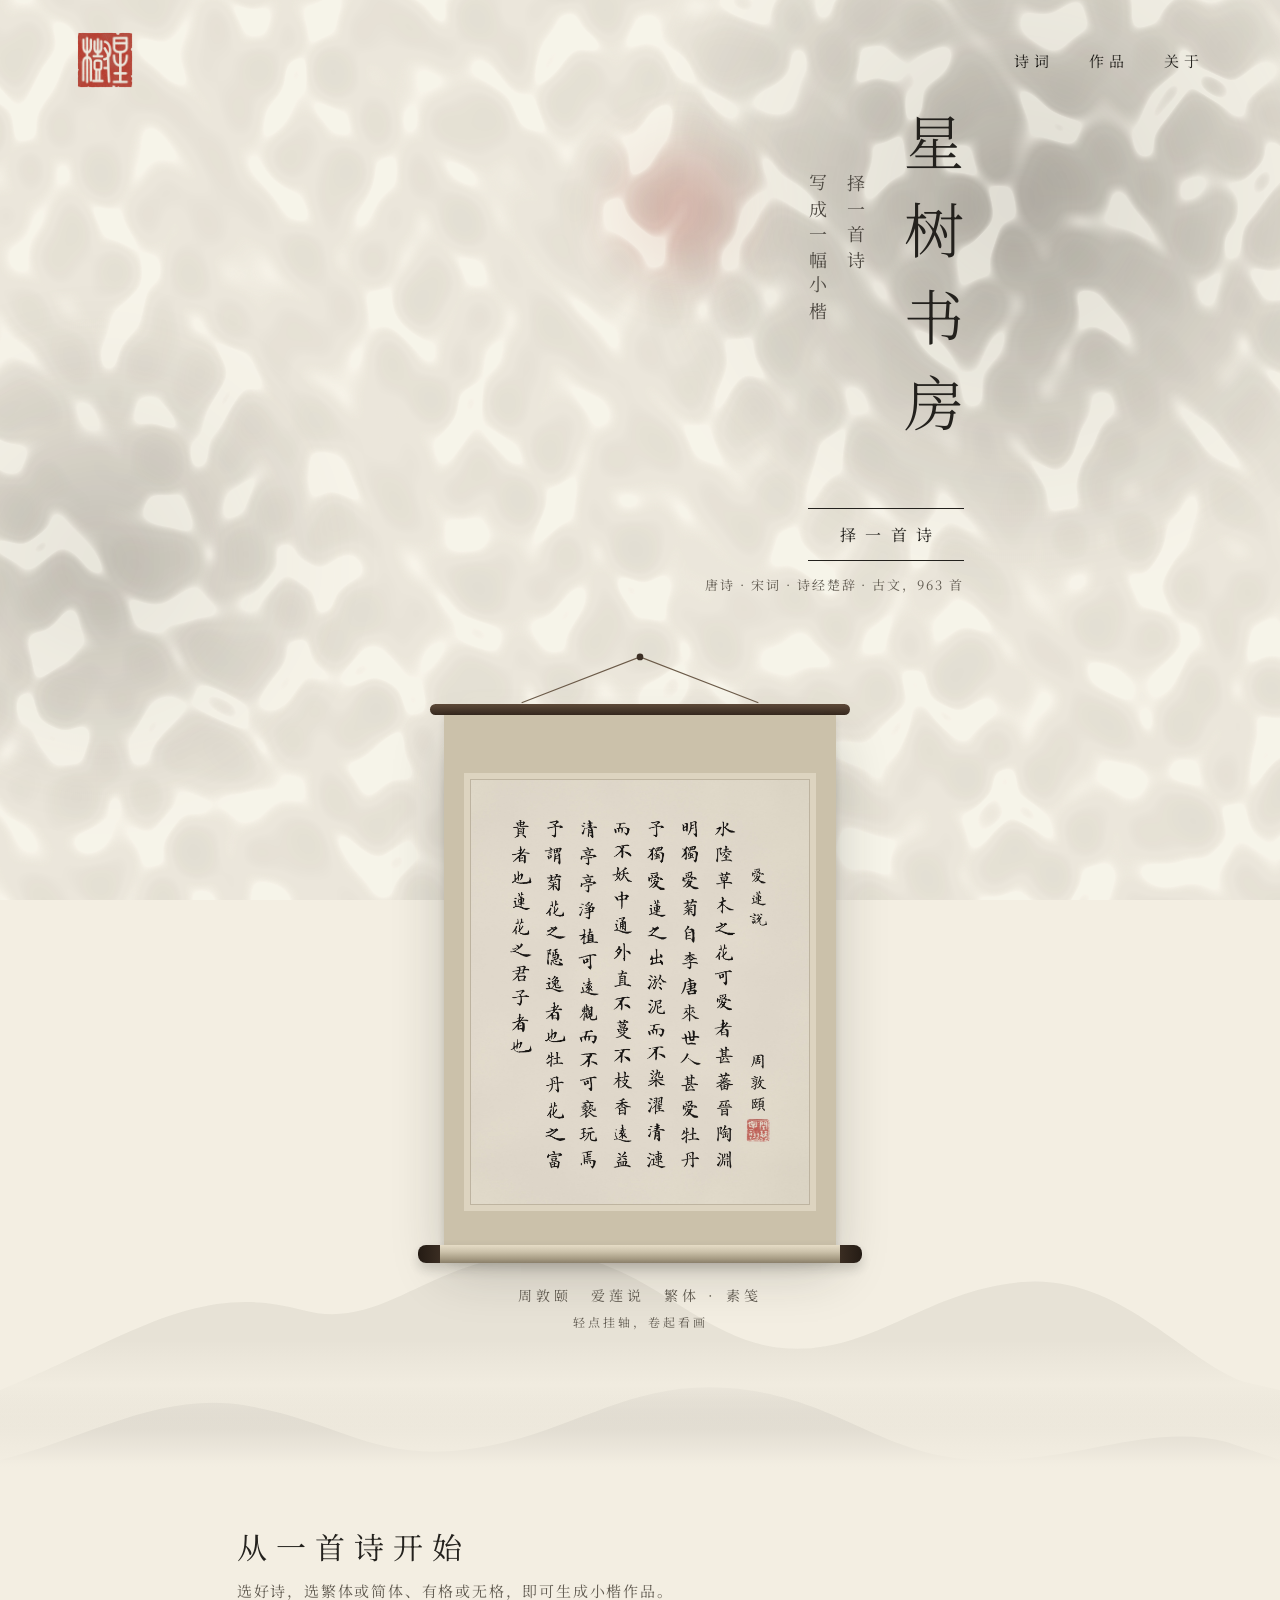
==== site/index.html @ 77167fa9 "首页：水域焦散与涟漪、挂轴卷起露出荷花图、墨虾出画回画与受惊逃散" ====
<!doctype html>
<html lang="zh-CN">
<head>
<meta charset="utf-8">
<meta name="viewport" content="width=device-width, initial-scale=1">
<title>星树书房</title>
<meta name="description" content="择一首诗，写成一幅小楷。">
<link rel="icon" href="assets/logo.png">
<link rel="preconnect" href="https://fonts.googleapis.com">
<link rel="preconnect" href="https://fonts.gstatic.com" crossorigin>
<link rel="stylesheet" href="https://fonts.googleapis.com/css2?family=Noto+Serif+SC:wght@300;400;600&amp;display=swap" media="print" onload="this.media='all'">
<link rel="stylesheet" href="css/base.css">
<style>
@keyframes mountainPan { from { transform: translateX(0) } to { transform: translateX(-50%) } }
@keyframes mistBreath { 0%, 100% { opacity: .55 } 50% { opacity: .9 } }
@keyframes riseIn { from { opacity: 0; transform: translateY(14px) } to { opacity: 1; transform: translateY(0) } }
@keyframes fallIn { from { opacity: 0; transform: translateY(-18px) } to { opacity: 1; transform: translateY(0) } }
@keyframes curlUp { 0% { opacity: 0 } 8% { opacity: 1 } 90% { opacity: 1 } 100% { opacity: 0 } }
@keyframes curlDown { 0% { opacity: 0 } 8% { opacity: 1 } 90% { opacity: 1 } 100% { opacity: 0 } }

.pond { position: relative; isolation: isolate; overflow: hidden; }
.pond-layer { position: fixed; left: 0; top: 0; width: 100%; height: 100%; pointer-events: none; z-index: -1; }
.pond-layer.top { z-index: 4; }

.hero { position: relative; min-height: 860px; box-sizing: border-box; padding: 0 6vw; }
.backdrop { position: absolute; inset: 0; pointer-events: none; z-index: -2; }
.bloom { position: absolute; }
.bloom .ink-blob { animation: inkMorph 18s ease-in-out infinite alternate, inkDrift 28s ease-in-out infinite alternate; }
.bloom.b1 { width: 760px; height: 760px; right: -120px; top: -180px; animation: inkBloom 4.5s cubic-bezier(.2,.7,.2,1) both; }
.bloom.b1 .ink-blob { background: radial-gradient(closest-side, rgba(35,33,29,.30), rgba(35,33,29,.12) 55%, rgba(35,33,29,0)); }
.bloom.b2 { width: 520px; height: 520px; left: -160px; top: 300px; animation: inkBloom 5.5s cubic-bezier(.2,.7,.2,1) .8s both; }
.bloom.b2 .ink-blob { background: radial-gradient(closest-side, rgba(35,33,29,.20), rgba(35,33,29,.07) 60%, rgba(35,33,29,0)); animation-duration: 18s, 34s; animation-direction: alternate, alternate-reverse; }
.bloom.b3 { width: 180px; height: 180px; left: 46%; top: 120px; animation: inkBloom 3.2s cubic-bezier(.2,.7,.2,1) 1.6s both; }
.bloom.b3 .ink-blob { background: radial-gradient(closest-side, rgba(168,53,43,.33), rgba(168,53,43,0)); animation-duration: 18s, 22s; }
.hills { position: absolute; left: 0; right: 0; bottom: 0; height: 300px; overflow: hidden; }
.hills .far { position: absolute; left: 0; bottom: 40px; width: 200%; height: 240px; animation: mountainPan 160s linear infinite; }
.hills .near { position: absolute; left: 0; bottom: 0; width: 200%; height: 190px; animation: mountainPan 90s linear infinite; }
.hills svg { width: 100%; height: 100%; display: block; }
.hills .mist { position: absolute; left: 0; right: 0; bottom: 70px; height: 90px; background: linear-gradient(rgba(243,238,226,0), rgba(243,238,226,.8) 50%, rgba(243,238,226,0)); animation: mistBreath 12s ease-in-out infinite; }
.hills .fade { position: absolute; left: 0; right: 0; bottom: 0; height: 110px; background: linear-gradient(rgba(243,238,226,0), var(--paper) 70%); }

.stage { position: relative; max-width: 1180px; margin: 0 auto; min-height: 780px; display: flex; flex-wrap: wrap; align-items: center; justify-content: center; gap: 56px 72px; padding: 24px 0 170px; }
.intro { flex: 0 1 240px; display: flex; flex-direction: column; align-items: flex-end; gap: 48px; animation: riseIn 1.6s ease-out 1.2s both; }
.intro .titles { display: flex; flex-direction: row-reverse; gap: 30px; align-items: flex-start; }
.intro h1 { margin: 0; writing-mode: vertical-rl; font-size: 60px; font-weight: 300; letter-spacing: .45em; line-height: 1; }
.intro .tagline { margin: 0; writing-mode: vertical-rl; padding-top: 3.4em; font-size: 18px; letter-spacing: .42em; line-height: 2.1; color: var(--ink-soft); }
.intro .cta { display: flex; flex-direction: column; align-items: flex-end; gap: 14px; }
.intro .cta p { margin: 0; font-size: 13px; letter-spacing: .15em; color: var(--muted); white-space: nowrap; }

/* 挂轴与后面的荷花图 */
.works { margin: 0; flex: 0 1 420px; min-width: 300px; display: flex; flex-direction: column; align-items: center; gap: 22px; animation: fallIn 2s ease-out .4s both; }
.works .slot { width: 100%; display: grid; }
.works .spacer { grid-area: 1 / 1; display: block; height: 86px; padding-bottom: 125.39%; visibility: hidden; }
.works .frame { grid-area: 1 / 1; align-self: stretch; margin: 95px 20px 10px; box-sizing: border-box; padding: 22px; display: flex; flex-direction: column; justify-content: center; background: #e4dccb; border: 3px solid #3b2e24; box-shadow: 0 6px 14px rgba(35,33,29,.14), inset 0 0 0 1px rgba(80,66,48,.18); }
.works .frame img { width: 100%; aspect-ratio: 1002 / 1024; display: block; box-shadow: 0 0 0 1px rgba(80,66,48,.25); }
.scroll-btn { grid-area: 1 / 1; align-self: start; position: relative; width: 100%; margin: 0; padding: 0; border: none; background: none; cursor: pointer; display: block; transform-origin: 50% 0; animation: scrollSway 9s ease-in-out infinite alternate; }
.scroll-btn:focus-visible { outline: 2px solid var(--ink); outline-offset: 4px; }
/* 纸面用 grid 行 1fr↔0fr 过渡；按钮必须是 block，不能是 flex，否则纸面和地杆缩放不同步 */
.scroll-paper { display: grid; width: calc(100% - 28px); margin: 0 auto; overflow: hidden; grid-template-rows: 1fr; transition: grid-template-rows 2.8s cubic-bezier(.4,.1,.6,.9); transition-delay: var(--roll-delay, 0s); }
.scroll-paper > span { display: block; min-height: 0; }
.scroll-paper img { aspect-ratio: 1276 / 1600; }
.rod-bottom { position: relative; display: block; width: calc(100% + 24px); margin-left: -12px; height: 18px; transition: height 2.8s cubic-bezier(.4,.1,.6,.9); transition-delay: var(--roll-delay, 0s); border-radius: 8px; background: linear-gradient(90deg, #241b14 0, #3a2d22 22px, rgba(0,0,0,0) 22px, rgba(0,0,0,0) calc(100% - 22px), #3a2d22 calc(100% - 22px), #241b14 100%), linear-gradient(#e6dcc6, #cbc1aa 38%, #a59a82 78%, #8a7f6a); box-shadow: 0 6px 12px rgba(35,33,29,.18); }
/* 卷动时地杆上方的纸面明暗，模拟纸弯进卷筒；首次点击前不播放 */
.rod-bottom .curl { position: absolute; left: 26px; right: 26px; bottom: 100%; height: 44px; background: linear-gradient(rgba(35,33,29,0), rgba(35,33,29,.08) 45%, rgba(35,33,29,.30) 88%, rgba(250,244,230,.45)); opacity: 0; animation: var(--curl, none) 2.8s cubic-bezier(.4,.1,.6,.9) both; animation-delay: var(--roll-delay, 0s); }
.works.rolled .scroll-paper { grid-template-rows: 0fr; }
.works.rolled .rod-bottom { height: 30px; }
.works figcaption { display: grid; text-align: center; }
.works figcaption > span { grid-area: 1 / 1; display: flex; flex-direction: column; align-items: center; gap: 8px; transition: opacity .5s ease; }
.works figcaption .name { font-size: 14px; letter-spacing: .3em; color: var(--muted); }
.works figcaption .hint { font-size: 12px; letter-spacing: .25em; color: var(--muted); }

.shelf { position: relative; max-width: 960px; margin: 0 auto; padding: 24px 6vw 96px; box-sizing: border-box; display: flex; flex-direction: column; gap: 40px; }
.shelf h2 { margin: 0; font-size: 30px; font-weight: 400; letter-spacing: .3em; }
.shelf .lead { margin: 0; font-size: 15px; letter-spacing: .12em; color: var(--muted); }
.shelf .heading, .shelf form { display: flex; flex-direction: column; gap: 12px; }
.shelf form { gap: 10px; }
.shelf label { font-size: 14px; letter-spacing: .2em; color: var(--ink-soft); }
.shelf input { font-family: inherit; font-size: 18px; letter-spacing: .1em; padding: 14px 4px; border: none; border-bottom: 1px solid var(--ink); border-radius: 0; background: transparent; color: var(--ink); outline-offset: 4px; -webkit-appearance: none; appearance: none; }
.shelf .cats { display: flex; flex-wrap: wrap; gap: 12px 28px; }
.shelf .cats a { text-decoration: none; font-size: 16px; letter-spacing: .2em; padding: 10px 0; min-height: 44px; box-sizing: border-box; }
.shelf .cats small { font-size: 13px; color: var(--muted); letter-spacing: .05em; margin-left: 8px; }
</style>
</head>
<body>
<div class="pond" id="pond">

  <section class="hero">
    <div class="backdrop" aria-hidden="true">
      <div class="bloom b1"><div class="ink-blob"></div></div>
      <div class="bloom b2"><div class="ink-blob"></div></div>
      <div class="bloom b3"><div class="ink-blob"></div></div>
      <div class="hills">
        <div class="far">
          <svg viewBox="0 0 2880 240" preserveAspectRatio="none">
            <path d="M0 170 C140 120 220 60 340 90 C430 112 480 40 600 34 C720 28 780 120 880 128 C980 136 1040 70 1150 62 C1260 54 1330 140 1400 162 L1440 170 L1440 240 L0 240 Z" fill="#23211d" opacity=".06"></path>
            <path transform="translate(1440 0)" d="M0 170 C140 120 220 60 340 90 C430 112 480 40 600 34 C720 28 780 120 880 128 C980 136 1040 70 1150 62 C1260 54 1330 140 1400 162 L1440 170 L1440 240 L0 240 Z" fill="#23211d" opacity=".06"></path>
          </svg>
        </div>
        <div class="near">
          <svg viewBox="0 0 2880 190" preserveAspectRatio="none">
            <path d="M0 150 C100 128 180 80 280 96 C380 112 420 150 520 140 C640 128 700 70 820 78 C940 86 990 146 1100 150 C1210 154 1290 112 1380 132 L1440 150 L1440 190 L0 190 Z" fill="#23211d" opacity=".11"></path>
            <path transform="translate(1440 0)" d="M0 150 C100 128 180 80 280 96 C380 112 420 150 520 140 C640 128 700 70 820 78 C940 86 990 146 1100 150 C1210 154 1290 112 1380 132 L1440 150 L1440 190 L0 190 Z" fill="#23211d" opacity=".11"></path>
          </svg>
        </div>
        <div class="mist"></div>
        <div class="fade"></div>
      </div>
    </div>

    <header class="site-header">
      <a class="logo" href="#top" aria-label="星树书房 首页"><img src="assets/logo.png" alt=""></a>
      <nav class="site-nav" aria-label="主导航">
        <a href="poems.html">诗词</a>
        <a href="#works">作品</a>
        <a href="#about">关于</a>
      </nav>
    </header>

    <div class="stage">
      <div class="intro">
        <div class="titles">
          <h1>星树书房</h1>
          <p class="tagline">择一首诗<br>写成一幅小楷</p>
        </div>
        <div class="cta">
          <a class="btn-line" href="poems.html">择一首诗</a>
          <p>唐诗 · 宋词 · 诗经楚辞 · 古文，963 首</p>
        </div>
      </div>

      <figure class="works" id="works">
        <div class="slot">
          <span class="spacer" aria-hidden="true"></span>
          <div class="frame">
            <img id="lotus" src="assets/lotus-wuguanzhong.jpg" alt="吴冠中 1990 年所作荷花图">
          </div>
          <button type="button" class="scroll-btn" id="scrollBtn" aria-pressed="false" aria-label="卷起《爱莲说》挂轴，看后面的荷花图">
            <svg class="scroll-hanger" viewBox="0 0 440 54" aria-hidden="true">
              <path d="M96 54 L220 6 L344 54" fill="none" stroke="#6b5a48" stroke-width="1.2"></path>
              <circle cx="220" cy="6" r="3.5" fill="#3b2e24"></circle>
            </svg>
            <span class="scroll-rod-top"></span>
            <span class="scroll-paper scroll-shadow">
              <span>
                <span class="scroll-mount">
                  <span class="scroll-core">
                    <img src="assets/ailianshuo-sample.jpg" alt="小楷作品样张：周敦颐《爱莲说》，繁体，无格素笺">
                  </span>
                </span>
              </span>
            </span>
            <span class="rod-bottom"><span class="curl"></span></span>
          </button>
        </div>
        <figcaption>
          <span id="capOpen" aria-hidden="false">
            <span class="name">周敦颐　爱莲说　繁体 · 素笺</span>
            <span class="hint">轻点挂轴，卷起看画</span>
          </span>
          <span id="capRolled" aria-hidden="true" style="opacity: 0">
            <span class="name">吴冠中　荷花　1990</span>
            <span class="hint">再点一下，放下挂轴</span>
          </span>
        </figcaption>
      </figure>
    </div>
  </section>

  <section class="shelf" id="shelf">
    <div class="heading">
      <h2>从一首诗开始</h2>
      <p class="lead">选好诗，选繁体或简体、有格或无格，即可生成小楷作品。</p>
    </div>

    <form action="poems.html" method="get" role="search">
      <label for="poemSearch">搜索</label>
      <input id="poemSearch" name="q" type="search" placeholder="诗题、作者或名句" enterkeyhint="search">
    </form>

    <div class="cats" role="list" aria-label="诗词分类">
      <a role="listitem" href="poems.html?cat=唐诗">唐诗<small>366</small></a>
      <a role="listitem" href="poems.html?cat=宋词">宋词<small>282</small></a>
      <a role="listitem" href="poems.html?cat=诗经楚辞">诗经楚辞<small>305</small></a>
      <a role="listitem" href="poems.html?cat=古文名篇">古文名篇<small>7</small></a>
      <a role="listitem" href="poems.html?cat=经文国学">经文国学<small>3</small></a>
    </div>
  </section>

  <footer class="site-footer" id="about">
    <span>星树书房 · 个人非商业项目</span>
    <span>书法渲染：[待原作者授权后确认署名]</span>
  </footer>

  <canvas class="pond-layer" id="pondUnder" aria-hidden="true"></canvas>
  <canvas class="pond-layer" id="pondWater" aria-hidden="true"></canvas>
  <canvas class="pond-layer top" id="pondTop" aria-hidden="true"></canvas>
</div>
<script type="module" src="js/page-home.js"></script>
</body>
</html>
---- site/css/base.css ----
/* 三页共用：配色、字体、页眉、页脚、挂轴、墨晕和动画 */
:root {
  --paper: #f3eee2;
  --ink: #23211d;
  --ink-soft: #4f4a43;
  --muted: #625c52;
  --accent: #a8352b;
  --rule: rgba(35, 33, 29, .18);
  --serif: 'Noto Serif SC', 'Songti SC', 'STSong', 'Noto Serif CJK SC', 'Source Han Serif SC', serif;
}

html { -webkit-text-size-adjust: 100%; }
body { margin: 0; background: var(--paper); color: var(--ink); font-family: var(--serif); }
a { color: var(--ink); }
a:hover { color: var(--accent); }
button { font-family: inherit; color: inherit; cursor: pointer; }
button:disabled { cursor: not-allowed; }
.sr { position: absolute; opacity: 0; width: 1px; height: 1px; margin: 0; pointer-events: none; }

.page { position: relative; overflow: hidden; padding: 0 6vw; }

/* 页眉 */
.site-header { position: relative; display: flex; justify-content: space-between; align-items: center; flex-wrap: wrap; gap: 16px; padding-top: 32px; }
.site-header .logo { display: flex; text-decoration: none; }
.site-header .logo img { width: 56px; height: 56px; display: block; }
.site-nav { display: flex; gap: 36px; font-size: 15px; letter-spacing: .3em; }
.site-nav a { text-decoration: none; padding: 12px 0; }
.site-nav a.on { color: var(--accent); border-bottom: 1px solid var(--accent); }

/* 页脚 */
.site-footer { max-width: 960px; margin: 0 auto; padding: 48px 6vw 64px; box-sizing: border-box; border-top: 1px solid var(--rule); display: flex; flex-wrap: wrap; justify-content: space-between; gap: 16px; font-size: 13px; letter-spacing: .15em; color: var(--muted); }

/* 上下两道细线的文字按钮：择一首诗、写成小楷、下载作品 */
.btn-line { display: inline-block; text-decoration: none; font-size: 16px; letter-spacing: .6em; padding: 14px 22px 14px 32px; border-top: 1px solid var(--ink); border-bottom: 1px solid var(--ink); min-height: 44px; box-sizing: border-box; }

/* 右上角一团慢慢变形的淡墨（选诗页、生成页） */
.ink-wash { position: absolute; width: 620px; height: 620px; right: -200px; top: -260px; pointer-events: none; }
.ink-blob { width: 100%; height: 100%; border-radius: 50%; filter: blur(22px); }
.ink-wash .ink-blob { background: radial-gradient(closest-side, rgba(35,33,29,.20), rgba(35,33,29,.07) 55%, rgba(35,33,29,0)); animation: inkMorph 18s ease-in-out infinite alternate, inkDrift 30s ease-in-out infinite alternate; }

/* 挂轴：挂绳、天杆、裱绫、纸心、地杆 */
.scroll-hanger { width: 100%; height: 54px; display: block; }
.scroll-rod-top { display: block; width: 100%; height: 11px; border-radius: 6px; background: linear-gradient(#5f4b3a, #36291f); }
.scroll-mount { display: block; box-sizing: border-box; padding: 58px 20px 34px; background: #cbc1aa; }
.scroll-core { display: block; position: relative; padding: 7px; background: #ddd4c0; }
.scroll-core img { width: 100%; display: block; box-shadow: 0 0 0 1px rgba(80,66,48,.22); }
.scroll-shadow { box-shadow: 0 26px 50px rgba(35,33,29,.20), 0 3px 8px rgba(35,33,29,.10); }

@keyframes inkBloom { 0% { transform: scale(.12); opacity: 0 } 30% { opacity: 1 } 100% { transform: scale(1); opacity: 1 } }
@keyframes inkDrift { 0% { transform: translate(0,0) scale(1) } 50% { transform: translate(4%,-3%) scale(1.07) } 100% { transform: translate(-3%,2%) scale(.95) } }
@keyframes inkMorph { 0% { border-radius: 42% 58% 63% 37%/41% 44% 56% 59% } 50% { border-radius: 58% 42% 38% 62%/55% 61% 39% 45% } 100% { border-radius: 47% 53% 55% 45%/62% 38% 62% 38% } }
@keyframes scrollSway { 0% { transform: rotate(-.45deg) } 100% { transform: rotate(.45deg) } }

@media (prefers-reduced-motion: reduce) {
  *, *::before, *::after { animation: none !important; transition: none !important; }
}
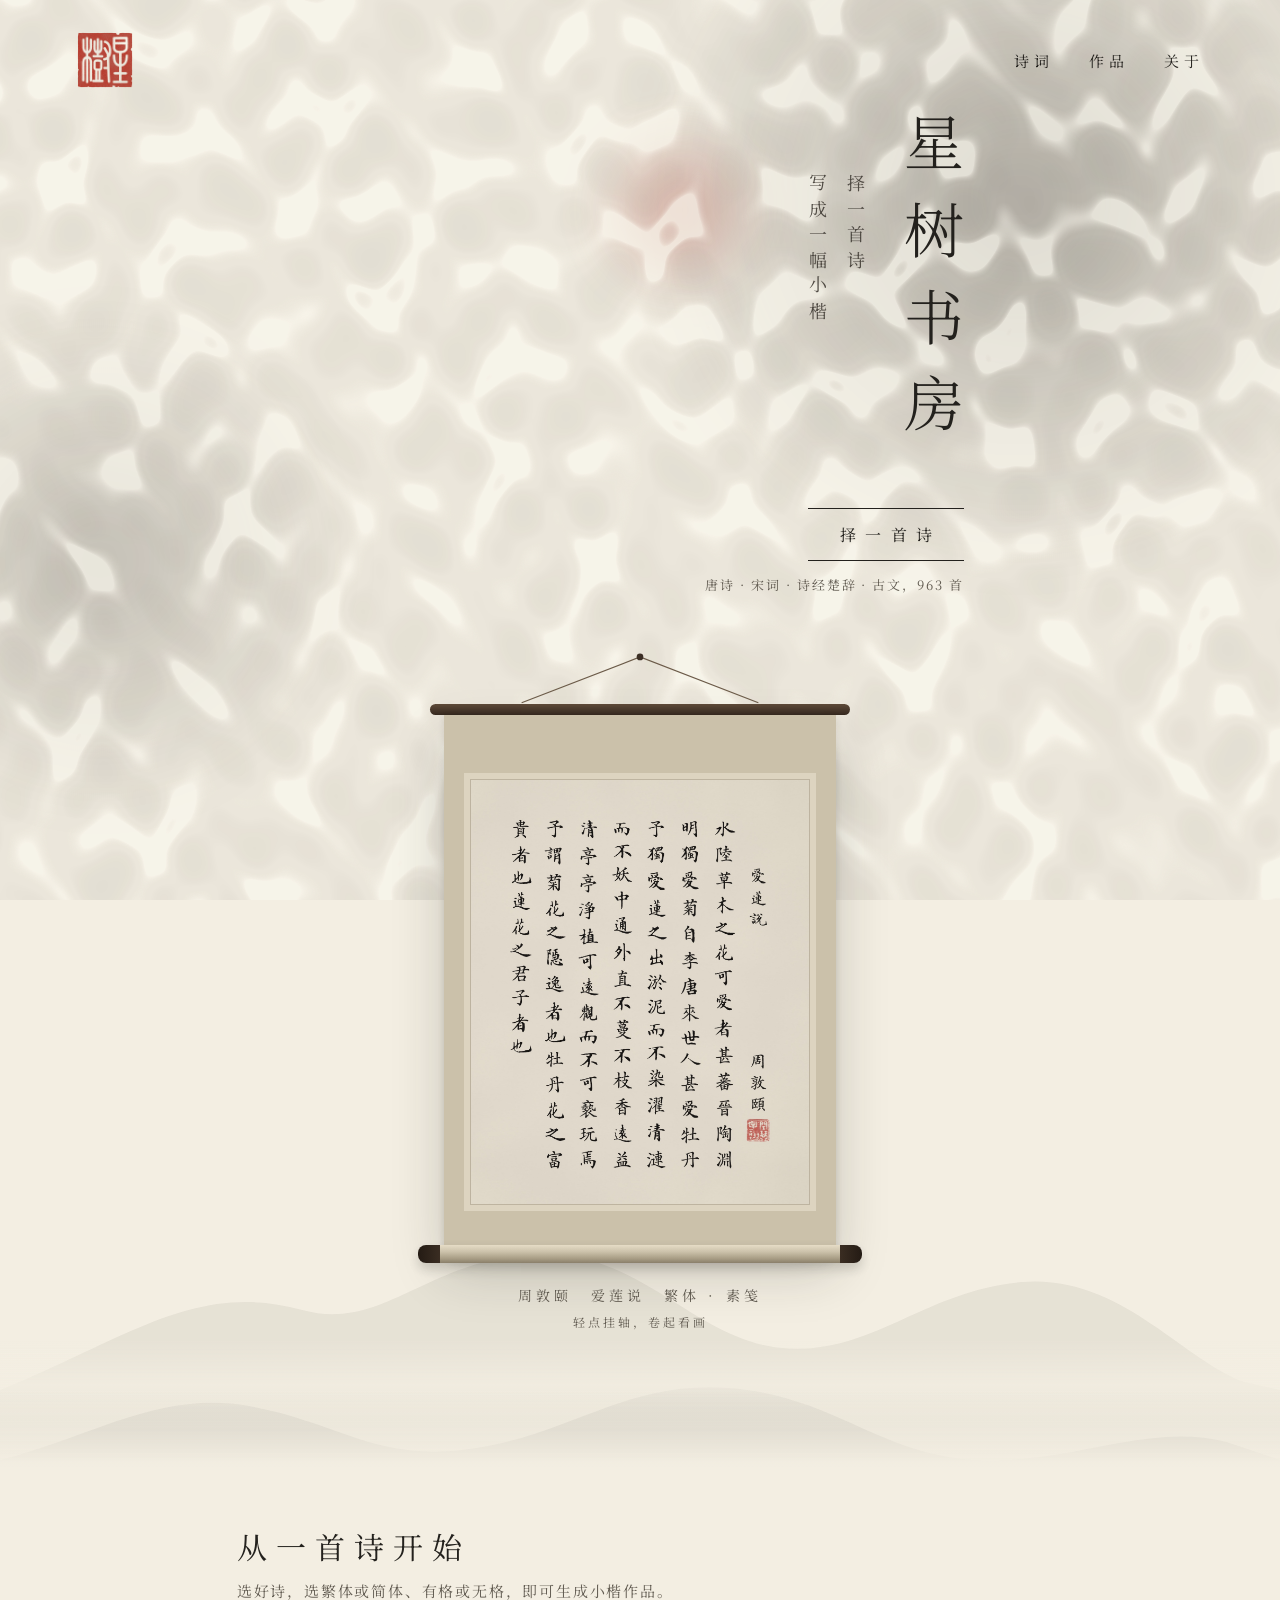
==== commit c7bd1aeb: "手机端修正：字体改为页面加载后再取，避免 Safari 连不上 Google Fonts 时整页卡住；窄屏墨晕缩小；点生成后滚到挂轴" ====
--- a/site/index.html
+++ b/site/index.html
@@ -6,9 +6,15 @@
 <title>星树书房</title>
 <meta name="description" content="择一首诗，写成一幅小楷。">
 <link rel="icon" href="assets/logo.png">
-<link rel="preconnect" href="https://fonts.googleapis.com">
-<link rel="preconnect" href="https://fonts.gstatic.com" crossorigin>
-<link rel="stylesheet" href="https://fonts.googleapis.com/css2?family=Noto+Serif+SC:wght@300;400;600&amp;display=swap" media="print" onload="this.media='all'">
+<script>
+  // 思源宋体等页面加载完再取：连不上 Google Fonts 时（Safari 会因此整页卡住）先用系统宋体
+  addEventListener('load', () => {
+    const l = document.createElement('link');
+    l.rel = 'stylesheet';
+    l.href = 'https://fonts.googleapis.com/css2?family=Noto+Serif+SC:wght@300;400;600&display=swap';
+    document.head.append(l);
+  });
+</script>
 <link rel="stylesheet" href="css/base.css">
 <style>
 @keyframes mountainPan { from { transform: translateX(0) } to { transform: translateX(-50%) } }
@@ -32,6 +38,12 @@
 .bloom.b2 .ink-blob { background: radial-gradient(closest-side, rgba(35,33,29,.20), rgba(35,33,29,.07) 60%, rgba(35,33,29,0)); animation-duration: 18s, 34s; animation-direction: alternate, alternate-reverse; }
 .bloom.b3 { width: 180px; height: 180px; left: 46%; top: 120px; animation: inkBloom 3.2s cubic-bezier(.2,.7,.2,1) 1.6s both; }
 .bloom.b3 .ink-blob { background: radial-gradient(closest-side, rgba(168,53,43,.33), rgba(168,53,43,0)); animation-duration: 18s, 22s; }
+/* 窄屏上墨晕按比例缩小，免得整屏发灰 */
+@media (max-width: 600px) {
+  .bloom.b1 { width: 420px; height: 420px; right: -160px; top: -140px; }
+  .bloom.b2 { width: 300px; height: 300px; left: -140px; top: 420px; }
+  .bloom.b3 { width: 120px; height: 120px; left: 40%; top: 160px; }
+}
 .hills { position: absolute; left: 0; right: 0; bottom: 0; height: 300px; overflow: hidden; }
 .hills .far { position: absolute; left: 0; bottom: 40px; width: 200%; height: 240px; animation: mountainPan 160s linear infinite; }
 .hills .near { position: absolute; left: 0; bottom: 0; width: 200%; height: 190px; animation: mountainPan 90s linear infinite; }
--- a/site/css/base.css
+++ b/site/css/base.css
@@ -10,6 +10,7 @@
 }
 
 html { -webkit-text-size-adjust: 100%; }
+[hidden] { display: none !important; }
 body { margin: 0; background: var(--paper); color: var(--ink); font-family: var(--serif); }
 a { color: var(--ink); }
 a:hover { color: var(--accent); }
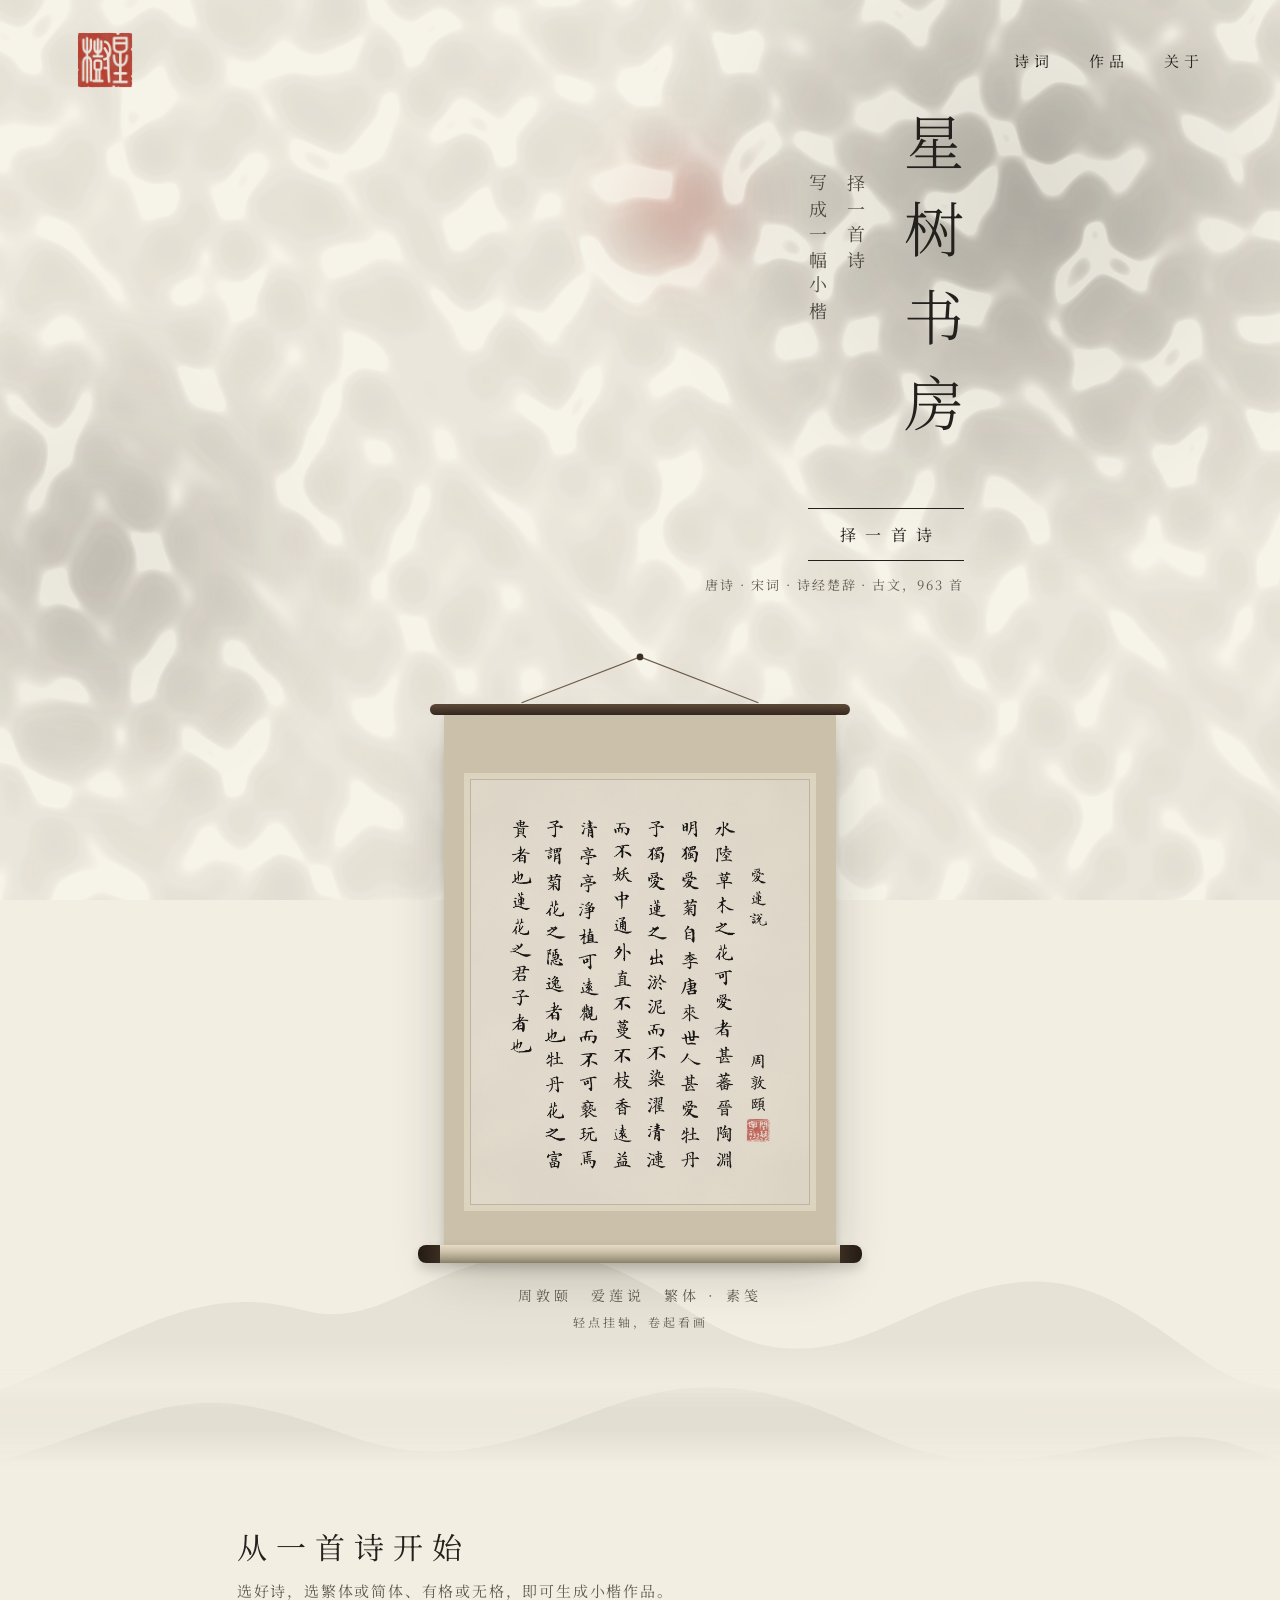
==== commit 9947b508: "字体改为自托管思源宋体切片：不再请求 Google Fonts，iPhone 上不再退回苹方黑体" ====
--- a/site/index.html
+++ b/site/index.html
@@ -6,15 +6,7 @@
 <title>星树书房</title>
 <meta name="description" content="择一首诗，写成一幅小楷。">
 <link rel="icon" href="assets/logo.png">
-<script>
-  // 思源宋体等页面加载完再取：连不上 Google Fonts 时（Safari 会因此整页卡住）先用系统宋体
-  addEventListener('load', () => {
-    const l = document.createElement('link');
-    l.rel = 'stylesheet';
-    l.href = 'https://fonts.googleapis.com/css2?family=Noto+Serif+SC:wght@300;400;600&display=swap';
-    document.head.append(l);
-  });
-</script>
+<link rel="stylesheet" href="css/fonts.css" media="print" onload="this.media='all'">
 <link rel="stylesheet" href="css/base.css">
 <style>
 @keyframes mountainPan { from { transform: translateX(0) } to { transform: translateX(-50%) } }
--- a/site/css/fonts.css
+++ b/site/css/fonts.css
@@ -0,0 +1,203 @@
+/* 思源宋体（Noto Serif SC，SIL OFL 1.1），按 Unicode 区段切片，页面只下载用到的切片。来源：@fontsource/noto-serif-sc 5.3.1 */
+@font-face { font-family: 'Noto Serif SC'; font-style: normal; font-display: swap; font-weight: 300; src: url(../fonts/noto-serif-sc-4-300-normal.woff2) format('woff2'); unicode-range: U+1f1e9-1f1f5,U+1f1f7-1f1ff,U+1f21a,U+1f232,U+1f234-1f237,U+1f250-1f251,U+1f300,U+1f302-1f308,U+1f30a-1f311,U+1f315,U+1f319-1f320,U+1f324,U+1f327,U+1f32a,U+1f32c-1f32d,U+1f330-1f357,U+1f359-1f37e; }
+@font-face { font-family: 'Noto Serif SC'; font-style: normal; font-display: swap; font-weight: 300; src: url(../fonts/noto-serif-sc-5-300-normal.woff2) format('woff2'); unicode-range: U+fee3,U+fef3,U+ff03-ff04,U+ff07,U+ff0a,U+ff17-ff19,U+ff1c-ff1d,U+ff20-ff3a,U+ff3c,U+ff3e-ff5b,U+ff5d,U+ff61-ff65,U+ff67-ff6a,U+ff6c,U+ff6f-ff78,U+ff7a-ff7d,U+ff80-ff84,U+ff86,U+ff89-ff8e,U+ff92,U+ff97-ff9b,U+ff9d-ff9f,U+ffe0-ffe4,U+ffe6,U+ffe9,U+ffeb,U+ffed,U+fffc,U+1f004,U+1f170-1f171,U+1f192-1f195,U+1f198-1f19a,U+1f1e6-1f1e8; }
+@font-face { font-family: 'Noto Serif SC'; font-style: normal; font-display: swap; font-weight: 300; src: url(../fonts/noto-serif-sc-6-300-normal.woff2) format('woff2'); unicode-range: U+f0a7,U+f0b2,U+f0b7,U+f0c9,U+f0d8,U+f0da,U+f0dc-f0dd,U+f0e0,U+f0e6,U+f0eb,U+f0fc,U+f101,U+f104-f105,U+f107,U+f10b,U+f11b,U+f14b,U+f18a,U+f193,U+f1d6-f1d7,U+f244,U+f27a,U+f296,U+f2ae,U+f471,U+f4b3,U+f610-f611,U+f880-f881,U+f8ec,U+f8f5,U+f8ff,U+f901,U+f90a,U+f92c-f92d,U+f934,U+f937,U+f941,U+f965,U+f967,U+f969,U+f96b,U+f96f,U+f974,U+f978-f979,U+f97e,U+f981,U+f98a,U+f98e,U+f997,U+f99c,U+f9b2,U+f9b5,U+f9ba,U+f9be,U+f9ca,U+f9d0-f9d1,U+f9dd,U+f9e0-f9e1,U+f9e4,U+f9f7,U+fa00-fa01,U+fa08,U+fa0a,U+fa11,U+fb01-fb02,U+fdfc,U+fe0e,U+fe30-fe31,U+fe33-fe44,U+fe49-fe52,U+fe54-fe57,U+fe59-fe66,U+fe68-fe6b,U+fe8e,U+fe92-fe93,U+feae,U+feb8,U+fecb-fecc,U+fee0; }
+@font-face { font-family: 'Noto Serif SC'; font-style: normal; font-display: swap; font-weight: 300; src: url(../fonts/noto-serif-sc-21-300-normal.woff2) format('woff2'); unicode-range: U+9f83,U+9f85-9f8d,U+9f90-9f91,U+9f94-9f96,U+9f98,U+9f9b-9f9c,U+9f9e,U+9fa0,U+9fa2,U+9ff0-9fff,U+a001,U+a007,U+a025,U+a046-a047,U+a057,U+a072,U+a078-a079,U+a083,U+a085,U+a100,U+a118,U+a132,U+a134,U+a1f4,U+a242,U+a4a6,U+a4aa,U+a4b0-a4b1,U+a4b3,U+a9c1-a9c2,U+ac00-ac01,U+ac04,U+ac08,U+ac10-ac11,U+ac13-ac16,U+ac19,U+ac1c-ac1d,U+ac24,U+ac70-ac71,U+ac74,U+ac77-ac78,U+ac80-ac81,U+ac83,U+ac8c,U+ac90,U+ac9f-aca0,U+aca8-aca9,U+acac,U+acb0,U+acbd,U+acc1,U+acc4,U+ace0-ace1,U+ace4,U+ace8,U+acf3,U+acf5,U+acfc-acfd,U+ad00,U+ad0c,U+ad11,U+ad1c,U+ad34,U+ad50,U+ad64,U+ad6c,U+ad70,U+ad74,U+ad7f,U+ad81,U+ad8c,U+adc0,U+adc8,U+addc,U+ade0,U+adf8-adf9,U+adfc,U+ae00,U+ae08-ae09,U+ae0b,U+ae30,U+ae34,U+ae38,U+ae40,U+ae4a,U+ae4c,U+ae54,U+ae68,U+aebc,U+aed8,U+af2c-af2d; }
+@font-face { font-family: 'Noto Serif SC'; font-style: normal; font-display: swap; font-weight: 300; src: url(../fonts/noto-serif-sc-22-300-normal.woff2) format('woff2'); unicode-range: U+9e30-9e33,U+9e35-9e3b,U+9e3e,U+9e40-9e44,U+9e46-9e4e,U+9e51,U+9e53,U+9e55-9e58,U+9e5a-9e5c,U+9e5e-9e63,U+9e66-9e6e,U+9e71,U+9e73,U+9e75,U+9e78-9e79,U+9e7c-9e7e,U+9e82,U+9e86-9e88,U+9e8b-9e8c,U+9e90-9e91,U+9e93,U+9e95,U+9e97,U+9e9d,U+9ea4-9ea5,U+9ea9-9eaa,U+9eb4-9eb5,U+9eb8-9eba,U+9ebc-9ebf,U+9ec3,U+9ec9,U+9ecd,U+9ed0,U+9ed2-9ed3,U+9ed5-9ed6,U+9ed9,U+9edc-9edd,U+9edf-9ee0,U+9ee2,U+9ee5,U+9ee7-9eea,U+9eef,U+9ef1,U+9ef3-9ef4,U+9ef6,U+9ef9,U+9efb-9efc,U+9efe,U+9f0b,U+9f0d,U+9f10,U+9f14,U+9f17,U+9f19,U+9f22,U+9f29,U+9f2c,U+9f2f,U+9f31,U+9f37,U+9f39,U+9f3d-9f3e,U+9f41,U+9f4a-9f4b,U+9f51-9f52,U+9f61-9f63,U+9f66-9f67,U+9f80-9f81; }
+@font-face { font-family: 'Noto Serif SC'; font-style: normal; font-display: swap; font-weight: 300; src: url(../fonts/noto-serif-sc-23-300-normal.woff2) format('woff2'); unicode-range: U+9c82-9c83,U+9c85-9c8c,U+9c8e-9c92,U+9c94-9c9b,U+9c9e-9ca3,U+9ca5-9ca7,U+9ca9,U+9cab,U+9cad-9cae,U+9cb1-9cb7,U+9cb9-9cbd,U+9cbf-9cc0,U+9cc3,U+9cc5-9cc7,U+9cc9-9cd1,U+9cd3-9cda,U+9cdc-9cdd,U+9cdf,U+9ce1-9ce3,U+9ce5,U+9ce9,U+9cee-9cef,U+9cf3-9cf4,U+9cf6,U+9cfc-9cfd,U+9d02,U+9d08-9d09,U+9d12,U+9d1b,U+9d1e,U+9d26,U+9d28,U+9d37,U+9d3b,U+9d3f,U+9d51,U+9d59,U+9d5c-9d5d,U+9d5f-9d61,U+9d6c,U+9d70,U+9d72,U+9d7a,U+9d7e,U+9d84,U+9d89,U+9d8f,U+9d92,U+9daf,U+9db4,U+9db8,U+9dbc,U+9dc4,U+9dc7,U+9dc9,U+9dd7,U+9ddf,U+9df2,U+9df9-9dfa,U+9e0a,U+9e11,U+9e1a,U+9e1e,U+9e20,U+9e22,U+9e28-9e2c,U+9e2e-9e2f; }
+@font-face { font-family: 'Noto Serif SC'; font-style: normal; font-display: swap; font-weight: 300; src: url(../fonts/noto-serif-sc-24-300-normal.woff2) format('woff2'); unicode-range: U+9a80,U+9a83,U+9a85,U+9a88-9a8a,U+9a8d-9a8e,U+9a90,U+9a92-9a93,U+9a95-9a96,U+9a98-9a99,U+9a9b-9aa2,U+9aa5,U+9aa7,U+9aaf-9ab1,U+9ab5-9ab6,U+9ab9-9aba,U+9ac0-9ac4,U+9ac8,U+9acb-9acc,U+9ace-9acf,U+9ad1-9ad2,U+9ad9,U+9adf,U+9ae1,U+9ae3,U+9aea-9aeb,U+9aed-9aef,U+9af4,U+9af9,U+9afb,U+9b03-9b04,U+9b06,U+9b08,U+9b0d,U+9b0f-9b10,U+9b13,U+9b18,U+9b1a,U+9b1f,U+9b22-9b23,U+9b25,U+9b27-9b28,U+9b2a,U+9b2f,U+9b31-9b32,U+9b3b,U+9b43,U+9b46-9b49,U+9b4d-9b4e,U+9b51,U+9b56,U+9b58,U+9b5a,U+9b5c,U+9b5f,U+9b61-9b62,U+9b6f,U+9b77,U+9b80,U+9b88,U+9b8b,U+9b8e,U+9b91,U+9b9f-9ba0,U+9ba8,U+9baa-9bab,U+9bad-9bae,U+9bb0-9bb1,U+9bb8,U+9bc9-9bca,U+9bd3,U+9bd6,U+9bdb,U+9be8,U+9bf0-9bf1,U+9c02,U+9c10,U+9c15,U+9c24,U+9c2d,U+9c32,U+9c39,U+9c3b,U+9c40,U+9c47-9c49,U+9c53,U+9c57,U+9c64,U+9c72,U+9c77-9c78,U+9c7b,U+9c7f-9c80; }
+@font-face { font-family: 'Noto Serif SC'; font-style: normal; font-display: swap; font-weight: 300; src: url(../fonts/noto-serif-sc-25-300-normal.woff2) format('woff2'); unicode-range: U+98dd,U+98e1-98e2,U+98e7-98ea,U+98ec,U+98ee-98ef,U+98f2,U+98f4,U+98fc-98fe,U+9903,U+9905,U+9908,U+990a,U+990c-990d,U+9913-9914,U+9918,U+991a-991b,U+991e,U+9921,U+9928,U+992c,U+992e,U+9935,U+9938-9939,U+993d-993e,U+9945,U+994b-994c,U+9951-9952,U+9954-9955,U+9957,U+995e,U+9963,U+9966-9969,U+996b-996c,U+996f,U+9974-9975,U+9977-9979,U+997d-997e,U+9980-9981,U+9983-9984,U+9987,U+998a-998b,U+998d-9991,U+9993-9995,U+9997-9998,U+99a5,U+99ab,U+99ad-99ae,U+99b1,U+99b3-99b4,U+99bc,U+99bf,U+99c1,U+99c3-99c6,U+99cc,U+99d0,U+99d2,U+99d5,U+99db,U+99dd,U+99e1,U+99ed,U+99f1,U+99ff,U+9a01,U+9a03-9a04,U+9a0e-9a0f,U+9a11-9a13,U+9a19,U+9a1b,U+9a28,U+9a2b,U+9a30,U+9a32,U+9a37,U+9a40,U+9a45,U+9a4a,U+9a4d-9a4e,U+9a52,U+9a55,U+9a57,U+9a5a-9a5b,U+9a5f,U+9a62,U+9a65,U+9a69,U+9a6b,U+9a6e,U+9a75,U+9a77-9a7a,U+9a7d; }
+@font-face { font-family: 'Noto Serif SC'; font-style: normal; font-display: swap; font-weight: 300; src: url(../fonts/noto-serif-sc-26-300-normal.woff2) format('woff2'); unicode-range: U+975b-975c,U+9763,U+9765-9766,U+976c-976d,U+9773,U+9776,U+977a,U+977c,U+9784-9785,U+978e-978f,U+9791-9792,U+9794-9795,U+9798,U+979a,U+979e,U+97a3,U+97a5-97a6,U+97a8,U+97ab-97ac,U+97ae-97af,U+97b2,U+97b4,U+97c6,U+97cb-97cc,U+97d3,U+97d8,U+97dc,U+97e1,U+97ea-97eb,U+97ee,U+97fb,U+97fe-97ff,U+9801-9803,U+9805-9806,U+9808,U+980c,U+9810-9814,U+9817-9818,U+981e,U+9820-9821,U+9824,U+9828,U+982b-982d,U+9830,U+9834,U+9838-9839,U+983c,U+9846,U+984d-984f,U+9851-9852,U+9854-9855,U+9857-9858,U+985a-985b,U+9862-9863,U+9865,U+9867,U+986b,U+986f-9871,U+9877-9878,U+987c,U+9880,U+9883,U+9885,U+9889,U+988b-988f,U+9893-9895,U+9899-989b,U+989e-989f,U+98a1-98a2,U+98a5-98a7,U+98a9,U+98af,U+98b1,U+98b6,U+98ba,U+98be,U+98c3-98c4,U+98c6-98c8,U+98cf-98d6,U+98da-98db; }
+@font-face { font-family: 'Noto Serif SC'; font-style: normal; font-display: swap; font-weight: 300; src: url(../fonts/noto-serif-sc-27-300-normal.woff2) format('woff2'); unicode-range: U+95c4-95ca,U+95cc-95cd,U+95d4-95d6,U+95d8,U+95e1-95e2,U+95e9,U+95f0-95f1,U+95f3,U+95f6,U+95fc,U+95fe-95ff,U+9602-9604,U+9606-960d,U+960f,U+9611-9613,U+9615-9617,U+9619-961b,U+961d,U+9621,U+9628,U+962f,U+963c-963e,U+9641-9642,U+9649,U+9654,U+965b-965f,U+9661,U+9663,U+9665,U+9667-9668,U+966c,U+9670,U+9672-9674,U+9678,U+967a,U+967d,U+9682,U+9685,U+9688,U+968a,U+968d-968e,U+9695,U+9697-9698,U+969e,U+96a0,U+96a3-96a4,U+96a8,U+96aa,U+96b0-96b1,U+96b3-96b4,U+96b7-96b9,U+96bb-96bd,U+96c9,U+96cb,U+96ce,U+96d1-96d2,U+96d6,U+96d9,U+96db-96dc,U+96de,U+96e0,U+96e3,U+96e9,U+96eb,U+96f0-96f2,U+96f9,U+96ff,U+9701-9702,U+9705,U+9708,U+970a,U+970e-970f,U+9711,U+9719,U+9727,U+972a,U+972d,U+9730,U+973d,U+9742,U+9744,U+9748-9749,U+9750-9751,U+975a; }
+@font-face { font-family: 'Noto Serif SC'; font-style: normal; font-display: swap; font-weight: 300; src: url(../fonts/noto-serif-sc-28-300-normal.woff2) format('woff2'); unicode-range: U+94f5,U+94f7,U+94f9,U+94fb-94fd,U+94ff,U+9503-9504,U+9506-9507,U+9509-950a,U+950d-950f,U+9511-9518,U+951a-9520,U+9522,U+9528-952d,U+9530-953a,U+953c-953f,U+9543-9546,U+9548-9550,U+9552-9555,U+9557-955b,U+955d-9568,U+956a-956d,U+9570-9574,U+9583,U+9586,U+9589,U+958e-958f,U+9591-9592,U+9594,U+9598-9599,U+959e-95a0,U+95a2-95a6,U+95a8-95b2,U+95b4,U+95b8-95c3; }
+@font-face { font-family: 'Noto Serif SC'; font-style: normal; font-display: swap; font-weight: 300; src: url(../fonts/noto-serif-sc-29-300-normal.woff2) format('woff2'); unicode-range: U+941c-942b,U+942d-942e,U+9432-9433,U+9435,U+9438,U+943a,U+943e,U+9444,U+944a,U+9451-9452,U+945a,U+9462-9463,U+9465,U+9470-9487,U+948a-9492,U+9494-9498,U+949a,U+949c-949d,U+94a1,U+94a3-94a4,U+94a8,U+94aa-94ad,U+94af,U+94b2,U+94b4-94ba,U+94bc-94c0,U+94c4,U+94c6-94db,U+94de-94ec,U+94ee-94f1,U+94f3; }
+@font-face { font-family: 'Noto Serif SC'; font-style: normal; font-display: swap; font-weight: 300; src: url(../fonts/noto-serif-sc-30-300-normal.woff2) format('woff2'); unicode-range: U+92ec-92ed,U+92f0,U+92f3,U+92f8,U+92fc,U+9304,U+9306,U+9310,U+9312,U+9315,U+9318,U+931a,U+931e,U+9320-9322,U+9324,U+9326-9329,U+932b-932c,U+932f,U+9331-9332,U+9335-9336,U+933e,U+9340-9341,U+934a-9360,U+9362-9363,U+9365-936b,U+936e,U+9375,U+937e,U+9382,U+938a,U+938c,U+938f,U+9393-9394,U+9396-9397,U+939a,U+93a2,U+93a7,U+93ac-93cd,U+93d0-93d1,U+93d6-93d8,U+93de-93df,U+93e1-93e2,U+93e4,U+93f8,U+93fb,U+93fd,U+940e-941a; }
+@font-face { font-family: 'Noto Serif SC'; font-style: normal; font-display: swap; font-weight: 300; src: url(../fonts/noto-serif-sc-31-300-normal.woff2) format('woff2'); unicode-range: U+9163-9164,U+9169,U+9170,U+9172,U+9174,U+9179-917a,U+917d-917e,U+9182-9183,U+9185,U+918c-918d,U+9190-9191,U+919a,U+919c,U+91a1-91a4,U+91a8,U+91aa-91af,U+91b4-91b5,U+91b8,U+91ba,U+91be,U+91c0-91c1,U+91c6,U+91c8,U+91cb,U+91d0,U+91d2,U+91d7-91d8,U+91dd,U+91e3,U+91e6-91e7,U+91ed,U+91f0,U+91f5,U+91f9,U+9200,U+9205,U+9207-920a,U+920d-920e,U+9210,U+9214-9215,U+921c,U+921e,U+9221,U+9223-9227,U+9229-922a,U+922d,U+9234-9235,U+9237,U+9239-923a,U+923c-9240,U+9244-9246,U+9249,U+924e-924f,U+9251,U+9253,U+9257,U+925b,U+925e,U+9262,U+9264-9266,U+9268,U+926c,U+926f,U+9271,U+927b,U+927e,U+9280,U+9283,U+9285-928a,U+928e,U+9291,U+9293,U+9296,U+9298,U+929c-929d,U+92a8,U+92ab-92ae,U+92b3,U+92b6-92b7,U+92b9,U+92c1,U+92c5-92c6,U+92c8,U+92cc,U+92d0,U+92d2,U+92e4,U+92ea; }
+@font-face { font-family: 'Noto Serif SC'; font-style: normal; font-display: swap; font-weight: 300; src: url(../fonts/noto-serif-sc-32-300-normal.woff2) format('woff2'); unicode-range: U+9004,U+900b,U+9011,U+9015-9016,U+901e,U+9021,U+9026,U+902d,U+902f,U+9031,U+9035-9036,U+9039-903a,U+9041,U+9044-9046,U+904a,U+904f-9052,U+9054-9055,U+9058-9059,U+905b-905e,U+9060-9062,U+9068-9069,U+906f,U+9072,U+9074,U+9076-907a,U+907c-907d,U+9081,U+9083,U+9085,U+9087-908b,U+908f,U+9095,U+9097,U+9099-909b,U+909d,U+90a0-90a1,U+90a8-90a9,U+90ac,U+90b0,U+90b2-90b4,U+90b6,U+90b8,U+90ba,U+90bd-90be,U+90c3-90c5,U+90c7-90c8,U+90cf-90d0,U+90d3,U+90d5,U+90d7,U+90da-90dc,U+90de,U+90e2,U+90e4,U+90e6-90e7,U+90ea-90eb,U+90ef,U+90f4-90f5,U+90f7,U+90fe-9100,U+9104,U+9109,U+910c,U+9112,U+9114-9115,U+9118,U+911c,U+911e,U+9120,U+9122-9123,U+9127,U+912d,U+912f-9132,U+9139-913a,U+9143,U+9146,U+9149-914a,U+914c,U+914e-9150,U+9154,U+9157,U+915a,U+915d-915e,U+9161-9162; }
+@font-face { font-family: 'Noto Serif SC'; font-style: normal; font-display: swap; font-weight: 300; src: url(../fonts/noto-serif-sc-33-300-normal.woff2) format('woff2'); unicode-range: U+8e41-8e42,U+8e47,U+8e49-8e4b,U+8e50-8e53,U+8e59-8e5a,U+8e5f-8e60,U+8e64,U+8e69,U+8e6c,U+8e70,U+8e74,U+8e76,U+8e7a-8e7c,U+8e7f,U+8e84-8e85,U+8e87,U+8e89,U+8e8b,U+8e8d,U+8e8f-8e90,U+8e94,U+8e99,U+8e9c,U+8e9e,U+8eaa,U+8eac,U+8eb0,U+8eb6,U+8ec0,U+8ec6,U+8eca-8ece,U+8ed2,U+8eda,U+8edf,U+8ee2,U+8eeb,U+8ef8,U+8efb-8efe,U+8f03,U+8f09,U+8f0b,U+8f12-8f15,U+8f1b,U+8f1d,U+8f1f,U+8f29-8f2a,U+8f2f,U+8f36,U+8f38,U+8f3b,U+8f3e-8f3f,U+8f44-8f45,U+8f49,U+8f4d-8f4e,U+8f5f,U+8f6b,U+8f6d,U+8f71-8f73,U+8f75-8f76,U+8f78-8f7a,U+8f7c,U+8f7e,U+8f81-8f82,U+8f84,U+8f87,U+8f8a-8f8b,U+8f8d-8f8f,U+8f94-8f95,U+8f97-8f9a,U+8fa6,U+8fad-8faf,U+8fb2,U+8fb5-8fb7,U+8fba-8fbc,U+8fbf,U+8fc2,U+8fcb,U+8fcd,U+8fd3,U+8fd5,U+8fd7,U+8fda,U+8fe2-8fe5,U+8fe8-8fe9,U+8fee,U+8ff3-8ff4,U+8ff8,U+8ffa; }
+@font-face { font-family: 'Noto Serif SC'; font-style: normal; font-display: swap; font-weight: 300; src: url(../fonts/noto-serif-sc-34-300-normal.woff2) format('woff2'); unicode-range: U+8cbd,U+8cbf-8cc4,U+8cc7-8cc8,U+8cca,U+8ccd,U+8cd1,U+8cd3,U+8cdb-8cdc,U+8cde,U+8ce0,U+8ce2-8ce4,U+8ce6-8ce8,U+8cea,U+8ced,U+8cf4,U+8cf8,U+8cfa,U+8cfc-8cfd,U+8d04-8d05,U+8d07-8d08,U+8d0a,U+8d0d,U+8d0f,U+8d13-8d14,U+8d16,U+8d1b,U+8d20,U+8d30,U+8d32-8d33,U+8d36,U+8d3b,U+8d3d,U+8d40,U+8d42-8d43,U+8d45-8d46,U+8d48-8d4a,U+8d4d,U+8d51,U+8d53,U+8d55,U+8d59,U+8d5c-8d5d,U+8d5f,U+8d61,U+8d66-8d67,U+8d6a,U+8d6d,U+8d71,U+8d73,U+8d84,U+8d90-8d91,U+8d94-8d95,U+8d99,U+8da8,U+8daf,U+8db1,U+8db5,U+8db8,U+8dba,U+8dbc,U+8dbf,U+8dc2,U+8dc4,U+8dc6,U+8dcb,U+8dce-8dcf,U+8dd6-8dd7,U+8dda-8ddb,U+8dde,U+8de1,U+8de3-8de4,U+8de9,U+8deb-8dec,U+8df0-8df1,U+8df6-8dfd,U+8e05,U+8e07,U+8e09-8e0a,U+8e0c,U+8e0e,U+8e10,U+8e14,U+8e1d-8e1f,U+8e23,U+8e26,U+8e2b-8e31,U+8e34-8e35,U+8e39-8e3a,U+8e3d,U+8e40; }
+@font-face { font-family: 'Noto Serif SC'; font-style: normal; font-display: swap; font-weight: 300; src: url(../fonts/noto-serif-sc-35-300-normal.woff2) format('woff2'); unicode-range: U+8b80,U+8b83,U+8b8a,U+8b8c,U+8b90,U+8b93,U+8b99-8b9a,U+8ba0,U+8ba3,U+8ba5-8ba7,U+8baa-8bac,U+8bb4-8bb5,U+8bb7,U+8bb9,U+8bc2-8bc3,U+8bc5,U+8bcb-8bcc,U+8bce-8bd0,U+8bd2-8bd4,U+8bd6,U+8bd8-8bd9,U+8bdc,U+8bdf,U+8be3-8be4,U+8be7-8be9,U+8beb-8bec,U+8bee,U+8bf0,U+8bf2-8bf3,U+8bf6,U+8bf9,U+8bfc-8bfd,U+8bff-8c00,U+8c02,U+8c04,U+8c06-8c07,U+8c0c,U+8c0f,U+8c11-8c12,U+8c14-8c1b,U+8c1d-8c21,U+8c24-8c25,U+8c27,U+8c2a-8c2c,U+8c2e-8c30,U+8c32-8c36,U+8c3f,U+8c47-8c4c,U+8c4e-8c50,U+8c54-8c56,U+8c62,U+8c68,U+8c6c,U+8c73,U+8c78,U+8c7a,U+8c82,U+8c85,U+8c89-8c8a,U+8c8d-8c8e,U+8c90,U+8c93-8c94,U+8c98,U+8c9d-8c9e,U+8ca0-8ca2,U+8ca7-8cac,U+8caf-8cb0,U+8cb3-8cb4,U+8cb6-8cb9,U+8cbb-8cbc; }
+@font-face { font-family: 'Noto Serif SC'; font-style: normal; font-display: swap; font-weight: 300; src: url(../fonts/noto-serif-sc-36-300-normal.woff2) format('woff2'); unicode-range: U+8a15-8a18,U+8a1a-8a1b,U+8a1d,U+8a1f,U+8a22-8a23,U+8a25,U+8a2b,U+8a2d,U+8a31,U+8a33-8a34,U+8a36-8a38,U+8a3a,U+8a3c,U+8a3e,U+8a40-8a41,U+8a46,U+8a48,U+8a50,U+8a52,U+8a54-8a55,U+8a58,U+8a5b,U+8a5d-8a63,U+8a66,U+8a69-8a6b,U+8a6d-8a6e,U+8a70,U+8a72-8a73,U+8a7a,U+8a85,U+8a87,U+8a8a,U+8a8c-8a8d,U+8a90-8a92,U+8a95,U+8a98,U+8aa0-8aa1,U+8aa3-8aa6,U+8aa8-8aa9,U+8aac-8aae,U+8ab0,U+8ab2,U+8ab8-8ab9,U+8abc,U+8abe-8abf,U+8ac7,U+8acf,U+8ad2,U+8ad6-8ad7,U+8adb-8adc,U+8adf,U+8ae1,U+8ae6-8ae8,U+8aeb,U+8aed-8aee,U+8af1,U+8af3-8af4,U+8af7-8af8,U+8afa,U+8afe,U+8b00-8b02,U+8b07,U+8b0a,U+8b0c,U+8b0e,U+8b10,U+8b17,U+8b19,U+8b1b,U+8b1d,U+8b20-8b21,U+8b26,U+8b28,U+8b2c,U+8b33,U+8b39,U+8b3e-8b3f,U+8b41,U+8b45,U+8b49,U+8b4c,U+8b4f,U+8b57-8b58,U+8b5a,U+8b5c,U+8b5e,U+8b60,U+8b6c,U+8b6f-8b70,U+8b72,U+8b74,U+8b77,U+8b7d; }
+@font-face { font-family: 'Noto Serif SC'; font-style: normal; font-display: swap; font-weight: 300; src: url(../fonts/noto-serif-sc-37-300-normal.woff2) format('woff2'); unicode-range: U+8882,U+8884-8886,U+8888,U+888f,U+8892-8893,U+889b,U+88a2,U+88a4,U+88a6,U+88a8,U+88aa,U+88ae,U+88b1,U+88b4,U+88b7,U+88bc,U+88c0,U+88c6-88c9,U+88ce-88cf,U+88d1-88d3,U+88d8,U+88db-88dd,U+88df,U+88e1-88e3,U+88e5,U+88e8,U+88ec,U+88f0-88f1,U+88f3-88f4,U+88fc-88fe,U+8900,U+8902,U+8906-8907,U+8909-890c,U+8912-8915,U+8918-891b,U+8921,U+8925,U+892b,U+8930,U+8932,U+8934,U+8936,U+893b,U+893d,U+8941,U+894c,U+8955-8956,U+8959,U+895c,U+895e-8960,U+8966,U+896a,U+896c,U+896f-8970,U+8972,U+897b,U+897e,U+8980,U+8983,U+8985,U+8987-8988,U+898c,U+898f,U+8993,U+8997,U+899a,U+89a1,U+89a7,U+89a9-89aa,U+89b2-89b3,U+89b7,U+89c0,U+89c7,U+89ca-89cc,U+89ce-89d1,U+89d6,U+89da,U+89dc,U+89de,U+89e5,U+89e7,U+89eb,U+89ef,U+89f1,U+89f3-89f4,U+89f8,U+89ff,U+8a01-8a03,U+8a07-8a0a,U+8a0e-8a0f,U+8a13; }
+@font-face { font-family: 'Noto Serif SC'; font-style: normal; font-display: swap; font-weight: 300; src: url(../fonts/noto-serif-sc-38-300-normal.woff2) format('woff2'); unicode-range: U+86f4,U+86f8-86f9,U+86fb,U+86fe,U+8703,U+8706-870a,U+870d,U+8711-8713,U+871a,U+871e,U+8722-8723,U+8725,U+8729,U+872e,U+8731,U+8734,U+8737,U+873a-873b,U+873e-8740,U+8742,U+8747-8748,U+8753,U+8755,U+8757-8758,U+875d,U+875f,U+8762-8766,U+8768,U+876e,U+8770,U+8772,U+8775,U+8778,U+877b-877e,U+8782,U+8785,U+8788,U+878b,U+8793,U+8797,U+879a,U+879e-87a0,U+87a2-87a3,U+87a8,U+87ab-87ad,U+87af,U+87b3,U+87b5,U+87bd,U+87c0,U+87c4,U+87c6,U+87ca-87cb,U+87d1-87d2,U+87db-87dc,U+87de,U+87e0,U+87e5,U+87ea,U+87ec,U+87ee,U+87f2-87f3,U+87fb,U+87fd-87fe,U+8802-8803,U+8805,U+880a-880b,U+880d,U+8813-8816,U+8819,U+881b,U+881f,U+8821,U+8823,U+8831-8832,U+8835-8836,U+8839,U+883b-883c,U+8844,U+8846,U+884a,U+884e,U+8852-8853,U+8855,U+8859,U+885b,U+885d-885e,U+8862,U+8864,U+8869-886a,U+886e-886f,U+8872,U+8879,U+887d-887f; }
+@font-face { font-family: 'Noto Serif SC'; font-style: normal; font-display: swap; font-weight: 300; src: url(../fonts/noto-serif-sc-39-300-normal.woff2) format('woff2'); unicode-range: U+8548,U+854e,U+8553,U+8556-8557,U+8559,U+855e,U+8561,U+8564-8565,U+8568-856a,U+856d,U+856f-8570,U+8572,U+8576,U+8579-857b,U+8580,U+8585-8586,U+8588,U+858a,U+858f,U+8591,U+8594,U+8599,U+859c,U+85a2,U+85a4,U+85a6,U+85a8-85a9,U+85ab-85ac,U+85ae,U+85b7-85b9,U+85be,U+85c1,U+85c7,U+85cd,U+85d0,U+85d3,U+85d5,U+85dc-85dd,U+85df-85e0,U+85e5-85e6,U+85e8-85ea,U+85f4,U+85f9,U+85fe-85ff,U+8602,U+8605-8607,U+860a-860b,U+8616,U+8618,U+861a,U+8627,U+8629,U+862d,U+8638,U+863c,U+863f,U+864d,U+864f,U+8652-8655,U+865b-865c,U+865f,U+8662,U+8667,U+866c,U+866e,U+8671,U+8675,U+867a-867c,U+867f,U+868b,U+868d,U+8693,U+869c-869d,U+86a1,U+86a3-86a4,U+86a7-86a9,U+86ac,U+86af-86b1,U+86b4-86b6,U+86ba,U+86c0,U+86c4,U+86c6,U+86c9-86ca,U+86cd-86d1,U+86d4,U+86d8,U+86de-86df,U+86e4,U+86e6,U+86e9,U+86ed,U+86ef-86f3; }
+@font-face { font-family: 'Noto Serif SC'; font-style: normal; font-display: swap; font-weight: 300; src: url(../fonts/noto-serif-sc-40-300-normal.woff2) format('woff2'); unicode-range: U+83c5,U+83c8-83c9,U+83cb,U+83d1,U+83d3-83d6,U+83d8,U+83db,U+83dd,U+83df,U+83e1,U+83e5,U+83ea-83eb,U+83f0,U+83f4,U+83f8-83f9,U+83fb,U+83fd,U+83ff,U+8401,U+8406,U+840a-840b,U+840f,U+8411,U+8418,U+841c,U+8420,U+8422-8424,U+8426,U+8429,U+842c,U+8438-8439,U+843b-843c,U+843f,U+8446-8447,U+8449,U+844e,U+8451-8452,U+8456,U+8459-845a,U+845c,U+8462,U+8466,U+846d,U+846f-8470,U+8473,U+8476-8478,U+847a,U+847d,U+8484-8485,U+8487,U+8489,U+848c,U+848e,U+8490,U+8493-8494,U+8497,U+849b,U+849e-849f,U+84a1,U+84a5,U+84a8,U+84af,U+84b4,U+84b9-84bf,U+84c1-84c2,U+84c5-84c7,U+84ca-84cb,U+84cd,U+84d0-84d1,U+84d3,U+84d6,U+84df-84e0,U+84e2-84e3,U+84e5-84e7,U+84ee,U+84f3,U+84f6,U+84fa,U+84fc,U+84ff-8500,U+850c,U+8511,U+8514-8515,U+8517-8518,U+851f,U+8523,U+8525-8526,U+8529,U+852b,U+852d,U+8532,U+8534-8535,U+8538-853a,U+853c,U+8543,U+8545; }
+@font-face { font-family: 'Noto Serif SC'; font-style: normal; font-display: swap; font-weight: 300; src: url(../fonts/noto-serif-sc-41-300-normal.woff2) format('woff2'); unicode-range: U+82bc,U+82be,U+82c0-82c2,U+82c4-82c8,U+82ca-82cc,U+82ce,U+82d0,U+82d2-82d3,U+82d5-82d6,U+82d8-82d9,U+82dc-82de,U+82e0-82e4,U+82e7,U+82e9-82eb,U+82ed-82ee,U+82f3-82f4,U+82f7-82f8,U+82fa-8301,U+8306-8308,U+830c-830d,U+830f,U+8311,U+8313-8315,U+8318,U+831a-831b,U+831d,U+8324,U+8327,U+832a,U+832c-832d,U+832f,U+8331-8334,U+833a-833c,U+8340,U+8343-8345,U+8347-8348,U+834a,U+834c,U+834f,U+8351,U+8356,U+8358-835c,U+835e,U+8360,U+8364-8366,U+8368-836a,U+836c-836e,U+8373,U+8378,U+837b-837d,U+837f-8380,U+8382,U+8388,U+838a-838b,U+8392,U+8394,U+8396,U+8398-8399,U+839b-839c,U+83a0,U+83a2-83a3,U+83a8-83aa,U+83ae-83b0,U+83b3-83b4,U+83b6,U+83b8,U+83ba,U+83bc-83bd,U+83bf-83c0,U+83c2; }
+@font-face { font-family: 'Noto Serif SC'; font-style: normal; font-display: swap; font-weight: 300; src: url(../fonts/noto-serif-sc-42-300-normal.woff2) format('woff2'); unicode-range: U+8166-8169,U+816b,U+816d,U+8171,U+8173-8174,U+8178,U+817c-817d,U+8182,U+8188,U+8191,U+8198-819b,U+81a0,U+81a3,U+81a5-81a6,U+81a9,U+81b6,U+81ba-81bb,U+81bd,U+81bf,U+81c1,U+81c3,U+81c6,U+81c9-81ca,U+81cc-81cd,U+81d1,U+81d3-81d4,U+81d8,U+81db-81dc,U+81de-81df,U+81e5,U+81e7-81e9,U+81eb-81ec,U+81ee-81ef,U+81f5,U+81f8,U+81fa,U+81fc,U+81fe,U+8200-8202,U+8204,U+8208-820a,U+820e-8210,U+8216-8218,U+821b-821c,U+8221-8224,U+8226-8228,U+822b,U+822d,U+822f,U+8232-8234,U+8237-8238,U+823a-823b,U+823e,U+8244,U+8249,U+824b,U+824f,U+8259-825a,U+825f,U+8266,U+8268,U+826e,U+8271,U+8276-8279,U+827d,U+827f,U+8283-8284,U+8288-828a,U+828d-8291,U+8293-8294,U+8296-8298,U+829f-82a1,U+82a3-82a4,U+82a7-82ab,U+82ae,U+82b0,U+82b2,U+82b4-82b6; }
+@font-face { font-family: 'Noto Serif SC'; font-style: normal; font-display: swap; font-weight: 300; src: url(../fonts/noto-serif-sc-43-300-normal.woff2) format('woff2'); unicode-range: U+8016,U+8018-8019,U+801c,U+801e,U+8026-802a,U+8031,U+8034-8035,U+8037,U+8043,U+804b,U+804d,U+8052,U+8056,U+8059,U+805e,U+8061,U+8068-8069,U+806e-8074,U+8076-8078,U+807c-8080,U+8082,U+8084-8085,U+8088,U+808f,U+8093,U+809c,U+809f,U+80ab,U+80ad-80ae,U+80b1,U+80b6-80b8,U+80bc-80bd,U+80c2,U+80c4,U+80ca,U+80cd,U+80d1,U+80d4,U+80d7,U+80d9-80db,U+80dd,U+80e0,U+80e4-80e5,U+80e7-80ed,U+80ef-80f1,U+80f3-80f4,U+80fc,U+8101,U+8104-8105,U+8107-8108,U+810c-810e,U+8112-8115,U+8117-8119,U+811b-811f,U+8121-8130,U+8132-8134,U+8137,U+8139,U+813f-8140,U+8142,U+8146,U+8148,U+814d-814e,U+8151,U+8153,U+8158-815a,U+815e,U+8160; }
+@font-face { font-family: 'Noto Serif SC'; font-style: normal; font-display: swap; font-weight: 300; src: url(../fonts/noto-serif-sc-44-300-normal.woff2) format('woff2'); unicode-range: U+7ef0-7ef2,U+7ef6,U+7efa-7efb,U+7efe,U+7f01-7f04,U+7f08,U+7f0a-7f12,U+7f17,U+7f19,U+7f1b-7f1c,U+7f1f,U+7f21-7f23,U+7f25-7f28,U+7f2a-7f33,U+7f35-7f37,U+7f3d,U+7f42,U+7f44-7f45,U+7f4c-7f4d,U+7f52,U+7f54,U+7f58-7f59,U+7f5d,U+7f5f-7f61,U+7f63,U+7f65,U+7f68,U+7f70-7f71,U+7f73-7f75,U+7f77,U+7f79,U+7f7d-7f7e,U+7f85-7f86,U+7f88-7f89,U+7f8b-7f8c,U+7f90-7f91,U+7f94-7f96,U+7f98-7f9b,U+7f9d,U+7f9f,U+7fa3,U+7fa7-7fa9,U+7fac-7fb2,U+7fb4,U+7fb6,U+7fb8,U+7fbc,U+7fbf-7fc0,U+7fc3,U+7fca,U+7fcc,U+7fce,U+7fd2,U+7fd5,U+7fd9-7fdb,U+7fdf,U+7fe3,U+7fe5-7fe7,U+7fe9,U+7feb-7fec,U+7fee-7fef,U+7ff1,U+7ff3-7ff4,U+7ff9-7ffa,U+7ffe,U+8004,U+8006,U+800b,U+800e,U+8011-8012,U+8014; }
+@font-face { font-family: 'Noto Serif SC'; font-style: normal; font-display: swap; font-weight: 300; src: url(../fonts/noto-serif-sc-45-300-normal.woff2) format('woff2'); unicode-range: U+7dd2,U+7dd4,U+7dd6-7dd8,U+7dda-7de0,U+7de2-7de6,U+7de8-7ded,U+7def,U+7df1-7df5,U+7df7,U+7df9,U+7dfb-7dfc,U+7dfe-7e02,U+7e04,U+7e08-7e0b,U+7e12,U+7e1b,U+7e1e,U+7e20,U+7e22-7e23,U+7e26,U+7e29,U+7e2b,U+7e2e-7e2f,U+7e31,U+7e37,U+7e39-7e3e,U+7e40,U+7e43-7e44,U+7e46-7e47,U+7e4a-7e4b,U+7e4d-7e4e,U+7e51,U+7e54-7e56,U+7e58-7e5b,U+7e5d-7e5e,U+7e61,U+7e66-7e67,U+7e69-7e6b,U+7e6d,U+7e70,U+7e73,U+7e77,U+7e79,U+7e7b-7e7d,U+7e81-7e82,U+7e8c-7e8d,U+7e8f,U+7e92-7e94,U+7e96,U+7e98,U+7e9a-7e9c,U+7e9e-7e9f,U+7ea1,U+7ea3,U+7ea5,U+7ea8-7ea9,U+7eab,U+7ead-7eae,U+7eb0,U+7ebb,U+7ebe,U+7ec0-7ec2,U+7ec9,U+7ecb-7ecc,U+7ed0,U+7ed4,U+7ed7,U+7edb,U+7ee0-7ee2,U+7ee5-7ee6,U+7ee8,U+7eeb; }
+@font-face { font-family: 'Noto Serif SC'; font-style: normal; font-display: swap; font-weight: 300; src: url(../fonts/noto-serif-sc-46-300-normal.woff2) format('woff2'); unicode-range: U+7ce8,U+7cec,U+7cf0,U+7cf5-7cf9,U+7cfc,U+7cfe,U+7d00,U+7d04-7d0b,U+7d0d,U+7d10-7d14,U+7d17-7d19,U+7d1b-7d1f,U+7d21,U+7d24-7d26,U+7d28-7d2a,U+7d2c-7d2e,U+7d30-7d31,U+7d33,U+7d35-7d36,U+7d38-7d3a,U+7d40,U+7d42-7d44,U+7d46,U+7d4b-7d4c,U+7d4f,U+7d51,U+7d54-7d56,U+7d58,U+7d5b-7d5c,U+7d5e,U+7d61-7d63,U+7d66,U+7d68,U+7d6a-7d6c,U+7d6f,U+7d71-7d73,U+7d75-7d77,U+7d79-7d7a,U+7d7e,U+7d81,U+7d84-7d8b,U+7d8d,U+7d8f,U+7d91,U+7d94,U+7d96,U+7d98-7d9a,U+7d9c-7da0,U+7da2,U+7da6,U+7daa-7db1,U+7db4-7db8,U+7dba-7dbf,U+7dc1,U+7dc4,U+7dc7-7dc8,U+7dca-7dcd,U+7dcf,U+7dd1; }
+@font-face { font-family: 'Noto Serif SC'; font-style: normal; font-display: swap; font-weight: 300; src: url(../fonts/noto-serif-sc-47-300-normal.woff2) format('woff2'); unicode-range: U+7bd3-7bd4,U+7bd9-7bda,U+7bdd,U+7be0-7be1,U+7be4-7be6,U+7be9-7bea,U+7bef,U+7bf4,U+7bf6,U+7bfc,U+7bfe,U+7c01,U+7c03,U+7c07-7c08,U+7c0a-7c0d,U+7c0f,U+7c11,U+7c15-7c16,U+7c19,U+7c1e-7c21,U+7c23-7c24,U+7c26,U+7c28-7c33,U+7c35,U+7c37-7c3b,U+7c3d-7c3e,U+7c40-7c41,U+7c43,U+7c47-7c48,U+7c4c,U+7c50,U+7c53-7c54,U+7c59,U+7c5f-7c60,U+7c63-7c65,U+7c6c,U+7c6e,U+7c72,U+7c74,U+7c79-7c7a,U+7c7c,U+7c81-7c82,U+7c84-7c85,U+7c88,U+7c8a-7c91,U+7c93-7c96,U+7c99,U+7c9b-7c9e,U+7ca0-7ca2,U+7ca6-7ca9,U+7cac,U+7caf-7cb3,U+7cb5-7cb7,U+7cba-7cbd,U+7cbf-7cc2,U+7cc5,U+7cc7-7cc9,U+7ccc-7ccd,U+7cd7,U+7cdc,U+7cde,U+7ce0,U+7ce4-7ce5,U+7ce7; }
+@font-face { font-family: 'Noto Serif SC'; font-style: normal; font-display: swap; font-weight: 300; src: url(../fonts/noto-serif-sc-48-300-normal.woff2) format('woff2'); unicode-range: U+7ae6,U+7af4-7af7,U+7afa-7afb,U+7afd-7b0a,U+7b0c,U+7b0e-7b0f,U+7b13,U+7b15-7b16,U+7b18-7b19,U+7b1e-7b20,U+7b22-7b25,U+7b29-7b2b,U+7b2d-7b2e,U+7b30-7b3b,U+7b3e-7b3f,U+7b41-7b42,U+7b44-7b47,U+7b4a,U+7b4c-7b50,U+7b58,U+7b5a,U+7b5c,U+7b60,U+7b66-7b67,U+7b69,U+7b6c-7b6f,U+7b72-7b76,U+7b7b-7b7d,U+7b7f,U+7b82,U+7b85,U+7b87,U+7b8b-7b96,U+7b98-7b99,U+7b9b-7b9f,U+7ba2-7ba4,U+7ba6-7bac,U+7bae-7bb0,U+7bb4,U+7bb7-7bb9,U+7bbb,U+7bc0-7bc1,U+7bc3-7bc4,U+7bc6,U+7bc8-7bcc,U+7bd1; }
+@font-face { font-family: 'Noto Serif SC'; font-style: normal; font-display: swap; font-weight: 300; src: url(../fonts/noto-serif-sc-49-300-normal.woff2) format('woff2'); unicode-range: U+798b-798e,U+7992,U+7994-7995,U+7997-7998,U+799a-799c,U+799f,U+79a3-79a6,U+79a8-79ac,U+79ae-79b1,U+79b3-79b5,U+79b8,U+79ba,U+79bf,U+79c2,U+79c6,U+79c8,U+79cf,U+79d5-79d6,U+79dd-79de,U+79e3,U+79e7-79e8,U+79eb,U+79ed,U+79f4,U+79f7-79f8,U+79fa,U+79fe,U+7a02-7a03,U+7a05,U+7a0a,U+7a14,U+7a17,U+7a19,U+7a1c,U+7a1e-7a1f,U+7a23,U+7a25-7a26,U+7a2c,U+7a2e,U+7a30-7a32,U+7a36-7a37,U+7a39,U+7a3c,U+7a40,U+7a42,U+7a47,U+7a49,U+7a4c-7a4f,U+7a51,U+7a55,U+7a5b,U+7a5d-7a5e,U+7a62-7a63,U+7a66,U+7a68-7a69,U+7a6b,U+7a70,U+7a78,U+7a80,U+7a85-7a88,U+7a8a,U+7a90,U+7a93-7a96,U+7a98,U+7a9b-7a9c,U+7a9e,U+7aa0-7aa1,U+7aa3,U+7aa8-7aaa,U+7aac-7ab0,U+7ab3,U+7ab8,U+7aba,U+7abd-7abf,U+7ac4-7ac5,U+7ac7-7ac8,U+7aca,U+7ad1-7ad2,U+7ada-7add,U+7ae1,U+7ae4; }
+@font-face { font-family: 'Noto Serif SC'; font-style: normal; font-display: swap; font-weight: 300; src: url(../fonts/noto-serif-sc-50-300-normal.woff2) format('woff2'); unicode-range: U+784c,U+784e-7854,U+7856-7857,U+7859-785a,U+7865,U+7869-786a,U+786d,U+786f,U+7876-7877,U+787c,U+787e-787f,U+7881,U+7887-7889,U+7893-7894,U+7898-789e,U+78a1,U+78a3,U+78a5,U+78a9,U+78ad,U+78b2,U+78b4,U+78b6,U+78b9-78ba,U+78bc,U+78bf,U+78c3,U+78c9,U+78cb,U+78d0-78d2,U+78d4,U+78d9-78da,U+78dc,U+78de,U+78e1,U+78e5-78e6,U+78ea,U+78ec,U+78ef,U+78f1-78f2,U+78f4,U+78fa-78fb,U+78fe,U+7901-7902,U+7905,U+7907,U+7909,U+790b-790c,U+790e,U+7910,U+7913,U+7919-791b,U+791e-791f,U+7921,U+7924,U+7926,U+792a-792b,U+7934,U+7936,U+7939,U+793b,U+793d,U+7940,U+7942-7943,U+7945-7947,U+7949-794a,U+794c,U+794e-7951,U+7953-7955,U+7957-795a,U+795c,U+795f-7960,U+7962,U+7964,U+7966-7967,U+7969,U+796b,U+796f,U+7972,U+7974,U+7979,U+797b-797c,U+797e-7980,U+7982,U+7986-7987,U+7989-798a; }
+@font-face { font-family: 'Noto Serif SC'; font-style: normal; font-display: swap; font-weight: 300; src: url(../fonts/noto-serif-sc-51-300-normal.woff2) format('woff2'); unicode-range: U+7722,U+7726,U+7728,U+772b-7730,U+7732-7736,U+7739-773a,U+773d-773f,U+7743,U+7746-7747,U+774c-774f,U+7751-7752,U+7758-775a,U+775c-775e,U+7762,U+7765-7766,U+7768-776a,U+776c-776d,U+7771-7772,U+777a,U+777c-777e,U+7780,U+7785,U+7787,U+778b-778d,U+778f-7791,U+7793,U+779e-77a0,U+77a2,U+77a5,U+77ad,U+77af,U+77b4-77b7,U+77bd-77c0,U+77c2,U+77c5,U+77c7,U+77cd,U+77d6-77d7,U+77d9-77da,U+77dd-77de,U+77e7,U+77ea,U+77ec,U+77ef,U+77f8,U+77fb,U+77fd-77fe,U+7800,U+7803,U+7806,U+7809,U+780f-7812,U+7815,U+7817-7818,U+781a-781f,U+7821-7823,U+7825-7827,U+7829,U+782b-7830,U+7832-7833,U+7835,U+7837,U+7839-783c,U+783e,U+7841-7844,U+7847-7849,U+784b; }
+@font-face { font-family: 'Noto Serif SC'; font-style: normal; font-display: swap; font-weight: 300; src: url(../fonts/noto-serif-sc-52-300-normal.woff2) format('woff2'); unicode-range: U+7613-7619,U+761b-761d,U+761f-7622,U+7625,U+7627-762a,U+762e-7630,U+7632-7635,U+7638-763a,U+763c-763d,U+763f-7640,U+7642-7643,U+7647-7648,U+764d-764e,U+7652,U+7654,U+7658,U+765a,U+765c,U+765e-765f,U+7661-7663,U+7665,U+7669,U+766c,U+766e-766f,U+7671-7673,U+7675-7676,U+7678-767a,U+767f,U+7681,U+7683,U+7688,U+768a-768c,U+768e,U+7690-7692,U+7695,U+7698,U+769a-769b,U+769d-76a0,U+76a2,U+76a4-76a7,U+76ab-76ac,U+76af-76b0,U+76b2,U+76b4-76b5,U+76ba-76bb,U+76bf,U+76c2-76c3,U+76c5,U+76c9,U+76cc-76ce,U+76dc-76de,U+76e1-76ea,U+76f1,U+76f9-76fb,U+76fd,U+76ff-7700,U+7703-7704,U+7707-7708,U+770c-770f,U+7712,U+7714,U+7716,U+7719-771b,U+771e,U+7721; }
+@font-face { font-family: 'Noto Serif SC'; font-style: normal; font-display: swap; font-weight: 300; src: url(../fonts/noto-serif-sc-53-300-normal.woff2) format('woff2'); unicode-range: U+750d,U+750f,U+7511,U+7513,U+7515,U+7517,U+7519,U+7521-7527,U+752a,U+752c-752d,U+752f,U+7534,U+7536,U+753a,U+753e,U+7540,U+7544,U+7547-754b,U+754d-754e,U+7550-7553,U+7556-7557,U+755a-755b,U+755d-755e,U+7560,U+7562,U+7564,U+7566-7568,U+756b-756c,U+756f-7573,U+7575,U+7579-757c,U+757e-757f,U+7581-7584,U+7587,U+7589-758e,U+7590,U+7592,U+7594,U+7596,U+7599-759a,U+759d,U+759f-75a0,U+75a3,U+75a5,U+75a8,U+75ac-75ad,U+75b0-75b1,U+75b3-75b5,U+75b8,U+75bd,U+75c1-75c4,U+75c8-75ca,U+75cc-75cd,U+75d4,U+75d6,U+75d9,U+75de,U+75e0,U+75e2-75e4,U+75e6-75ea,U+75f1-75f3,U+75f7,U+75f9-75fa,U+75fc,U+75fe-7601,U+7603,U+7605-7606,U+7608-760e,U+7610-7612; }
+@font-face { font-family: 'Noto Serif SC'; font-style: normal; font-display: swap; font-weight: 300; src: url(../fonts/noto-serif-sc-54-300-normal.woff2) format('woff2'); unicode-range: U+73f0,U+73f2,U+73f4-73f5,U+73f7,U+73f9-73fa,U+73fc-73fd,U+73ff-7402,U+7404,U+7407-7408,U+740a-740f,U+7418,U+741a-741c,U+741e,U+7424-7425,U+7428-7429,U+742c-7430,U+7432,U+7435-7436,U+7438-743b,U+743e-7441,U+7443-7446,U+7448,U+744a-744b,U+7452,U+7457,U+745b,U+745d,U+7460,U+7462-7465,U+7467-746a,U+746d,U+746f,U+7471,U+7473-7474,U+7477,U+747a,U+747e,U+7481-7482,U+7484,U+7486,U+7488-748b,U+748e-748f,U+7493,U+7498,U+749a,U+749c-74a0,U+74a3,U+74a6,U+74a9-74aa,U+74ae,U+74b0-74b2,U+74b6,U+74b8-74ba,U+74bd,U+74bf,U+74c1,U+74c3,U+74c5,U+74c8,U+74ca,U+74cc,U+74cf,U+74d1-74d2,U+74d4-74d5,U+74d8-74db,U+74de-74e0,U+74e2,U+74e4-74e5,U+74e7-74e9,U+74ee-74ef,U+74f4,U+74ff,U+7501,U+7503,U+7505,U+7508; }
+@font-face { font-family: 'Noto Serif SC'; font-style: normal; font-display: swap; font-weight: 300; src: url(../fonts/noto-serif-sc-55-300-normal.woff2) format('woff2'); unicode-range: U+72e6,U+72e8,U+72ef-72f0,U+72f2-72f4,U+72f6-72f7,U+72f9-72fb,U+72fd,U+7300-7304,U+7307,U+730a-730c,U+7313-7317,U+731d-7322,U+7327,U+7329,U+732c-732d,U+7330-7331,U+7333,U+7335-7337,U+7339,U+733d-733e,U+7340,U+7342,U+7344-7345,U+734a,U+734d-7350,U+7352,U+7355,U+7357,U+7359,U+735f-7360,U+7362-7363,U+7365,U+7368,U+736c-736d,U+736f-7370,U+7372,U+7374-7376,U+7378,U+737a-737b,U+737d-737e,U+7382-7383,U+7386,U+7388,U+738a,U+738c-7393,U+7395,U+7397-739a,U+739c,U+739e,U+73a0-73a3,U+73a5-73a8,U+73aa,U+73ad,U+73b1,U+73b3,U+73b6-73b7,U+73b9,U+73c2,U+73c5-73c9,U+73cc,U+73ce-73d0,U+73d2,U+73d6,U+73d9,U+73db-73de,U+73e3,U+73e5-73ea,U+73ee-73ef; }
+@font-face { font-family: 'Noto Serif SC'; font-style: normal; font-display: swap; font-weight: 300; src: url(../fonts/noto-serif-sc-56-300-normal.woff2) format('woff2'); unicode-range: U+71a8,U+71af,U+71b1-71bc,U+71be,U+71c1-71c2,U+71c4,U+71c8-71cb,U+71ce-71d0,U+71d2,U+71d4,U+71d9-71da,U+71dc,U+71df-71e0,U+71e6-71e8,U+71ea,U+71ed-71ee,U+71f4,U+71f6,U+71f9,U+71fb-71fc,U+71ff-7200,U+7207,U+720c-720d,U+7210,U+7216,U+721a-721e,U+7223,U+7228,U+722b,U+722d-722e,U+7230,U+7232,U+723a-723c,U+723e-7242,U+7246,U+724b,U+724d-724e,U+7252,U+7256,U+7258,U+725a,U+725c-725d,U+7260,U+7264-7266,U+726a,U+726c,U+726e-726f,U+7271,U+7273-7274,U+7278,U+727b,U+727d-727e,U+7281-7282,U+7284,U+7287,U+728a,U+728d,U+728f,U+7292,U+729b,U+729f-72a0,U+72a7,U+72ad-72ae,U+72b0-72b5,U+72b7-72b8,U+72ba-72be,U+72c0-72c1,U+72c3,U+72c5-72c6,U+72c8,U+72cc-72ce,U+72d2,U+72d6,U+72db,U+72dd-72df,U+72e1,U+72e5; }
+@font-face { font-family: 'Noto Serif SC'; font-style: normal; font-display: swap; font-weight: 300; src: url(../fonts/noto-serif-sc-57-300-normal.woff2) format('woff2'); unicode-range: U+700b,U+700d,U+7015,U+7018,U+701b,U+701d-701f,U+7023,U+7026-7028,U+702c,U+702e-7030,U+7035,U+7037,U+7039-703a,U+703c-703e,U+7044,U+7049-704b,U+704f,U+7051,U+7058,U+705a,U+705c-705e,U+7061,U+7064,U+7066,U+706c,U+707d,U+7080-7081,U+7085-7086,U+708a,U+708f,U+7091,U+7094-7095,U+7098-7099,U+709c-709d,U+709f,U+70a4,U+70a9-70aa,U+70af-70b2,U+70b4-70b7,U+70bb,U+70c0,U+70c3,U+70c7,U+70cb,U+70ce-70cf,U+70d4,U+70d9-70da,U+70dc-70dd,U+70e0,U+70e9,U+70ec,U+70f7,U+70fa,U+70fd,U+70ff,U+7104,U+7108-7109,U+710c,U+7110,U+7113-7114,U+7116-7118,U+711c,U+711e,U+7120,U+712e-712f,U+7131,U+713c,U+7142,U+7144-7147,U+7149-714b,U+7150,U+7152,U+7155-7156,U+7159-715a,U+715c,U+7161,U+7165-7166,U+7168-7169,U+716d,U+7173-7174,U+7176,U+7178,U+717a,U+717d,U+717f-7180,U+7184,U+7186-7188,U+7192,U+7198,U+719c,U+71a0,U+71a4-71a5; }
+@font-face { font-family: 'Noto Serif SC'; font-style: normal; font-display: swap; font-weight: 300; src: url(../fonts/noto-serif-sc-58-300-normal.woff2) format('woff2'); unicode-range: U+6ed9,U+6edb,U+6edd,U+6edf-6ee0,U+6ee2,U+6ee6,U+6eea,U+6eec,U+6eee-6eef,U+6ef2-6ef3,U+6ef7-6efa,U+6efe,U+6f01,U+6f03,U+6f08-6f09,U+6f15-6f16,U+6f19,U+6f22-6f25,U+6f28-6f2a,U+6f2c-6f2d,U+6f2f,U+6f32,U+6f36-6f38,U+6f3f,U+6f43-6f46,U+6f48,U+6f4b,U+6f4e-6f4f,U+6f51,U+6f54-6f57,U+6f59-6f5b,U+6f5e-6f5f,U+6f61,U+6f64-6f67,U+6f69-6f6c,U+6f6f-6f72,U+6f74-6f76,U+6f78-6f7e,U+6f80-6f83,U+6f86,U+6f89,U+6f8b-6f8d,U+6f90,U+6f92,U+6f94,U+6f97-6f98,U+6f9b,U+6fa3-6fa5,U+6fa7,U+6faa,U+6faf,U+6fb1,U+6fb4,U+6fb6,U+6fb9,U+6fc1-6fcb,U+6fd1-6fd3,U+6fd5,U+6fdb,U+6fde-6fe1,U+6fe4,U+6fe9,U+6feb-6fec,U+6fee-6ff1,U+6ffa,U+6ffe,U+7005-7006,U+7009; }
+@font-face { font-family: 'Noto Serif SC'; font-style: normal; font-display: swap; font-weight: 300; src: url(../fonts/noto-serif-sc-59-300-normal.woff2) format('woff2'); unicode-range: U+6dc3,U+6dc5-6dc6,U+6dc9,U+6dcc,U+6dcf,U+6dd2-6dd3,U+6dd6,U+6dd9-6dde,U+6de0,U+6de4,U+6de6,U+6de8-6dea,U+6dec,U+6def-6df0,U+6df5-6df6,U+6df8,U+6dfa,U+6dfc,U+6e03-6e04,U+6e07-6e09,U+6e0b-6e0c,U+6e0e,U+6e11,U+6e13,U+6e15-6e16,U+6e19-6e1b,U+6e1e-6e1f,U+6e22,U+6e25-6e27,U+6e2b-6e2c,U+6e36-6e37,U+6e39-6e3a,U+6e3c-6e41,U+6e44-6e45,U+6e47,U+6e49-6e4b,U+6e4d-6e4e,U+6e51,U+6e53-6e55,U+6e5c-6e5f,U+6e61-6e63,U+6e65-6e67,U+6e6a-6e6b,U+6e6d-6e70,U+6e72-6e74,U+6e76-6e78,U+6e7c,U+6e80-6e82,U+6e86-6e87,U+6e89,U+6e8d,U+6e8f,U+6e96,U+6e98,U+6e9d-6e9f,U+6ea1,U+6ea5-6ea7,U+6eab,U+6eb1-6eb2,U+6eb4,U+6eb7,U+6ebb-6ebd,U+6ebf-6ec6,U+6ec8-6ec9,U+6ecc,U+6ecf-6ed0,U+6ed3-6ed4,U+6ed7-6ed8; }
+@font-face { font-family: 'Noto Serif SC'; font-style: normal; font-display: swap; font-weight: 300; src: url(../fonts/noto-serif-sc-60-300-normal.woff2) format('woff2'); unicode-range: U+6cb1-6cb2,U+6cb4-6cb5,U+6cb7,U+6cba,U+6cbc-6cbd,U+6cc1-6cc3,U+6cc5-6cc7,U+6cd0-6cd4,U+6cd6-6cd7,U+6cd9-6cda,U+6cde-6ce0,U+6ce4,U+6ce6,U+6ce9,U+6ceb-6cef,U+6cf1-6cf2,U+6cf6-6cf7,U+6cfa,U+6cfe,U+6d03-6d05,U+6d07-6d08,U+6d0a,U+6d0c,U+6d0e-6d11,U+6d13-6d14,U+6d16,U+6d18-6d1a,U+6d1c,U+6d1f,U+6d22-6d23,U+6d26-6d29,U+6d2b,U+6d2e-6d30,U+6d33,U+6d35-6d36,U+6d38-6d3a,U+6d3c,U+6d3f,U+6d42-6d44,U+6d48-6d49,U+6d4d,U+6d50,U+6d52,U+6d54,U+6d56-6d58,U+6d5a-6d5c,U+6d5e,U+6d60-6d61,U+6d63-6d65,U+6d67,U+6d6c-6d6d,U+6d6f,U+6d75,U+6d7b-6d7d,U+6d87,U+6d8a,U+6d8e,U+6d90-6d9a,U+6d9c-6da0,U+6da2-6da3,U+6da7,U+6daa-6dac,U+6dae,U+6db3-6db4,U+6db6,U+6db8,U+6dbc,U+6dbf,U+6dc2; }
+@font-face { font-family: 'Noto Serif SC'; font-style: normal; font-display: swap; font-weight: 300; src: url(../fonts/noto-serif-sc-61-300-normal.woff2) format('woff2'); unicode-range: U+6b83-6b86,U+6b89,U+6b8d,U+6b91-6b93,U+6b95,U+6b97-6b98,U+6b9a-6b9b,U+6b9e,U+6ba1-6ba4,U+6ba9-6baa,U+6bad,U+6baf-6bb0,U+6bb2-6bb3,U+6bba-6bbd,U+6bc0,U+6bc2,U+6bc6,U+6bca-6bcc,U+6bce,U+6bd0-6bd1,U+6bd3,U+6bd6-6bd8,U+6bda,U+6be1,U+6be6,U+6bec,U+6bf1,U+6bf3-6bf5,U+6bf9,U+6bfd,U+6c05-6c08,U+6c0d,U+6c10,U+6c15-6c1a,U+6c21,U+6c23-6c26,U+6c29-6c2d,U+6c30-6c33,U+6c35-6c37,U+6c39-6c3a,U+6c3c-6c3f,U+6c46,U+6c4a-6c4c,U+6c4e-6c50,U+6c54,U+6c56,U+6c59-6c5c,U+6c5e,U+6c63,U+6c67-6c69,U+6c6b,U+6c6d,U+6c6f,U+6c72-6c74,U+6c78-6c7a,U+6c7c,U+6c84-6c87,U+6c8b-6c8c,U+6c8f,U+6c91,U+6c93-6c96,U+6c98,U+6c9a,U+6c9d,U+6ca2-6ca4,U+6ca8-6ca9,U+6cac-6cae; }
+@font-face { font-family: 'Noto Serif SC'; font-style: normal; font-display: swap; font-weight: 300; src: url(../fonts/noto-serif-sc-62-300-normal.woff2) format('woff2'); unicode-range: U+69fe-6a01,U+6a06,U+6a09,U+6a0b,U+6a11,U+6a13,U+6a17-6a19,U+6a1b,U+6a1e,U+6a23,U+6a28-6a29,U+6a2b,U+6a2f-6a30,U+6a35,U+6a38-6a40,U+6a46-6a48,U+6a4a-6a4b,U+6a4e,U+6a50,U+6a52,U+6a5b,U+6a5e,U+6a62,U+6a65-6a67,U+6a6b,U+6a79,U+6a7c,U+6a7e-6a7f,U+6a84,U+6a86,U+6a8e,U+6a90-6a91,U+6a94,U+6a97,U+6a9c,U+6a9e,U+6aa0,U+6aa2,U+6aa4,U+6aa9,U+6aab,U+6aae-6ab0,U+6ab2-6ab3,U+6ab5,U+6ab7-6ab8,U+6aba-6abb,U+6abd,U+6abf,U+6ac2-6ac4,U+6ac6,U+6ac8,U+6acc,U+6ace,U+6ad2-6ad3,U+6ad8-6adc,U+6adf-6ae0,U+6ae4-6ae5,U+6ae7-6ae8,U+6afb,U+6b04-6b05,U+6b0d-6b13,U+6b16-6b17,U+6b19,U+6b24-6b25,U+6b2c,U+6b37-6b39,U+6b3b,U+6b3d,U+6b43,U+6b46,U+6b4e,U+6b50,U+6b53-6b54,U+6b58-6b59,U+6b5b,U+6b60,U+6b69,U+6b6d,U+6b6f-6b70,U+6b73-6b74,U+6b77-6b7a,U+6b80-6b82; }
+@font-face { font-family: 'Noto Serif SC'; font-style: normal; font-display: swap; font-weight: 300; src: url(../fonts/noto-serif-sc-63-300-normal.woff2) format('woff2'); unicode-range: U+68d3,U+68d7,U+68dd,U+68df,U+68e1,U+68e3-68e4,U+68e6-68ed,U+68ef-68f0,U+68f2,U+68f4,U+68f6-68f7,U+68f9,U+68fb-68fd,U+68ff-6902,U+6906-6908,U+690b,U+6910,U+691a-691c,U+691f-6920,U+6924-6925,U+692a,U+692d,U+6934,U+6939,U+693c-6945,U+694a-694b,U+6952-6954,U+6957,U+6959,U+695b,U+695d,U+695f,U+6962-6964,U+6966,U+6968-696c,U+696e-696f,U+6971,U+6973-6974,U+6978-6979,U+697d,U+697f-6980,U+6985,U+6987-698a,U+698d-698e,U+6994-6999,U+699b,U+69a3-69a4,U+69a6-69a7,U+69ab,U+69ad-69ae,U+69b1,U+69b7,U+69bb-69bc,U+69c1,U+69c3-69c5,U+69c7,U+69ca-69ce,U+69d0-69d1,U+69d3-69d4,U+69d7-69da,U+69e0,U+69e4,U+69e6,U+69ec-69ed,U+69f1-69f3,U+69f8,U+69fa-69fc; }
+@font-face { font-family: 'Noto Serif SC'; font-style: normal; font-display: swap; font-weight: 300; src: url(../fonts/noto-serif-sc-64-300-normal.woff2) format('woff2'); unicode-range: U+678b-678d,U+678f,U+6792-6793,U+6796,U+6798,U+679e-67a1,U+67a5,U+67a7-67a9,U+67ac-67ad,U+67b0-67b1,U+67b3,U+67b5,U+67b7,U+67b9,U+67bb-67bc,U+67c0-67c1,U+67c3,U+67c5-67ca,U+67d1-67d2,U+67d7-67d9,U+67dd-67df,U+67e2-67e4,U+67e6-67e9,U+67f0,U+67f5,U+67f7-67f8,U+67fa-67fb,U+67fd-67fe,U+6800-6801,U+6803-6804,U+6806,U+6809-680a,U+680c,U+680e,U+6812,U+681d-681f,U+6822,U+6824-6829,U+682b-682d,U+6831-6835,U+683b,U+683e,U+6840-6841,U+6844-6845,U+6849,U+684e,U+6853,U+6855-6856,U+685c-685d,U+685f-6862,U+6864,U+6866-6868,U+686b,U+686f,U+6872,U+6874,U+6877,U+687f,U+6883,U+6886,U+688f,U+689b,U+689f-68a0,U+68a2-68a3,U+68b1,U+68b6,U+68b9-68ba,U+68bc-68bf,U+68c1-68c4,U+68c6,U+68c8,U+68ca,U+68cc,U+68d0-68d1; }
+@font-face { font-family: 'Noto Serif SC'; font-style: normal; font-display: swap; font-weight: 300; src: url(../fonts/noto-serif-sc-65-300-normal.woff2) format('woff2'); unicode-range: U+6631,U+6633-6634,U+6636,U+663a-663b,U+663d,U+6641,U+6644-6645,U+6649,U+664c,U+664f,U+6654,U+6659,U+665b,U+665d-665e,U+6660-6667,U+6669,U+666b-666c,U+6671,U+6673,U+6677-6679,U+667c,U+6680-6681,U+6684-6685,U+6688-6689,U+668b-668e,U+6690,U+6692,U+6695,U+6698,U+669a,U+669d,U+669f-66a0,U+66a2-66a3,U+66a6,U+66aa-66ab,U+66b1-66b2,U+66b5,U+66b8-66b9,U+66bb,U+66be,U+66c1,U+66c6-66c9,U+66cc,U+66d5-66d8,U+66da-66dc,U+66de-66e2,U+66e8-66ea,U+66ec,U+66f1,U+66f3,U+66f7,U+66fa,U+66fd,U+6702,U+6705,U+670a,U+670f-6710,U+6713,U+6715,U+6719,U+6722-6723,U+6725-6727,U+6729,U+672d-672e,U+6732-6733,U+6736,U+6739,U+673b,U+673f,U+6744,U+6748,U+674c-674d,U+6753,U+6755,U+6762,U+6767,U+6769-676c,U+676e,U+6772-6773,U+6775,U+6777,U+677a-677d,U+6782-6783,U+6787,U+678a; }
+@font-face { font-family: 'Noto Serif SC'; font-style: normal; font-display: swap; font-weight: 300; src: url(../fonts/noto-serif-sc-66-300-normal.woff2) format('woff2'); unicode-range: U+64f1-64f2,U+64f4,U+64f7-64f8,U+64fa,U+64fc,U+64fe-64ff,U+6503,U+6509,U+650f,U+6514,U+6518,U+651c-651e,U+6522-6525,U+652a-652c,U+652e,U+6530-6532,U+6534-6535,U+6537-6538,U+653a,U+653c-653d,U+6542,U+6549-654b,U+654d-654e,U+6553-6555,U+6557-6558,U+655d,U+6564,U+6569,U+656b,U+656d-656f,U+6571,U+6573,U+6575-6576,U+6578-657e,U+6581-6583,U+6585-6586,U+6589,U+658e-658f,U+6592-6593,U+6595-6596,U+659b,U+659d,U+659f-65a1,U+65a3,U+65ab-65ac,U+65b2,U+65b6-65b7,U+65ba-65bb,U+65be-65c0,U+65c2-65c4,U+65c6-65c8,U+65cc,U+65ce,U+65d0,U+65d2-65d3,U+65d6,U+65db,U+65dd,U+65e1,U+65e3,U+65ee-65f0,U+65f3-65f5,U+65f8,U+65fb-65fc,U+65fe-6600,U+6603,U+6607,U+6609,U+660b,U+6610-6611,U+6619-661a,U+661c-661e,U+6621,U+6624,U+6626,U+662a-662c,U+662e,U+6630; }
+@font-face { font-family: 'Noto Serif SC'; font-style: normal; font-display: swap; font-weight: 300; src: url(../fonts/noto-serif-sc-67-300-normal.woff2) format('woff2'); unicode-range: U+63b8-63bc,U+63be,U+63c0,U+63c3-63c4,U+63c6,U+63c8,U+63cd-63ce,U+63d1,U+63d6,U+63da-63db,U+63de,U+63e0,U+63e3,U+63e9-63ea,U+63ee,U+63f2,U+63f5-63fa,U+63fc,U+63fe-6400,U+6406,U+640b-640d,U+6410,U+6414,U+6416-6417,U+641b,U+6420-6423,U+6425-6428,U+642a,U+6431-6432,U+6434-6437,U+643d-6442,U+6445,U+6448,U+6450-6452,U+645b-645f,U+6462,U+6465,U+6468,U+646d,U+646f-6471,U+6473,U+6477,U+6479-647d,U+6482-6485,U+6487-6488,U+648c,U+6490,U+6493,U+6496-649a,U+649d,U+64a0,U+64a5,U+64ab-64ac,U+64b1-64b7,U+64b9-64bb,U+64be-64c1,U+64c4,U+64c7,U+64c9-64cb,U+64d0,U+64d4,U+64d7-64d8,U+64da,U+64de,U+64e0-64e2,U+64e4,U+64e9,U+64ec,U+64f0; }
+@font-face { font-family: 'Noto Serif SC'; font-style: normal; font-display: swap; font-weight: 300; src: url(../fonts/noto-serif-sc-68-300-normal.woff2) format('woff2'); unicode-range: U+622c,U+622e-6230,U+6232,U+6238,U+623b,U+623d-623e,U+6243,U+6246,U+6248-6249,U+624c,U+6255,U+6259,U+625e,U+6260-6261,U+6265-6266,U+626a,U+6271,U+627a,U+627c-627d,U+6283,U+6286,U+6289,U+628e,U+6294,U+629c,U+629e-629f,U+62a1,U+62a8,U+62ba-62bb,U+62bf,U+62c2,U+62c4,U+62c8,U+62ca-62cb,U+62cf,U+62d1,U+62d7,U+62d9-62da,U+62dd,U+62e0-62e1,U+62e3-62e4,U+62e7,U+62eb,U+62ee,U+62f0,U+62f4-62f6,U+6308,U+630a-630e,U+6310,U+6312-6313,U+6317,U+6319,U+631b,U+631d-631f,U+6322,U+6326,U+6329,U+6331-6332,U+6334-6337,U+6339,U+633b-633c,U+633e-6340,U+6343,U+6347,U+634b-634e,U+6354,U+635c-635d,U+6368-6369,U+636d,U+636f-6372,U+6376,U+637a-637b,U+637d,U+6382-6383,U+6387,U+638a-638b,U+638d-638e,U+6391,U+6393-6397,U+6399,U+639b,U+639e-639f,U+63a1,U+63a3-63a4,U+63ac-63ae,U+63b1-63b5; }
+@font-face { font-family: 'Noto Serif SC'; font-style: normal; font-display: swap; font-weight: 300; src: url(../fonts/noto-serif-sc-69-300-normal.woff2) format('woff2'); unicode-range: U+60ed-60ee,U+60f0-60f1,U+60f4,U+60f6,U+60fa,U+6100,U+6106,U+610d-610e,U+6112,U+6114-6115,U+6119,U+611c,U+6120,U+6122-6123,U+6126,U+6128-6130,U+6136-6137,U+613a,U+613d-613e,U+6144,U+6146-6147,U+614a-614b,U+6151,U+6153,U+6158,U+615a,U+615c-615d,U+615f,U+6161,U+6163-6165,U+616b-616c,U+616e,U+6171,U+6173-6177,U+617e,U+6182,U+6187,U+618a,U+618d-618e,U+6190-6191,U+6194,U+6199-619a,U+619c,U+619f,U+61a1,U+61a3-61a4,U+61a7-61a9,U+61ab-61ad,U+61b2-61b3,U+61b5-61b7,U+61ba-61bb,U+61bf,U+61c3-61c4,U+61c6-61c7,U+61c9-61cb,U+61d0-61d1,U+61d3-61d4,U+61d7,U+61da,U+61df-61e1,U+61e6,U+61ee,U+61f0,U+61f2,U+61f6-61f8,U+61fa,U+61fc-61fe,U+6200,U+6206-6207,U+6209,U+620b,U+620d-620e,U+6213-6215,U+6217,U+6219,U+621b-6223,U+6225-6226; }
+@font-face { font-family: 'Noto Serif SC'; font-style: normal; font-display: swap; font-weight: 300; src: url(../fonts/noto-serif-sc-70-300-normal.woff2) format('woff2'); unicode-range: U+5fc4,U+5fc9,U+5fcb,U+5fce-5fd6,U+5fda-5fde,U+5fe1-5fe2,U+5fe4-5fe5,U+5fea,U+5fed-5fee,U+5ff1-5ff3,U+5ff6,U+5ff8,U+5ffb,U+5ffe-5fff,U+6002-6006,U+600a,U+600d,U+600f,U+6014,U+6019,U+601b,U+6020,U+6023,U+6026,U+6029,U+602b,U+602e-602f,U+6031,U+6033,U+6035,U+6039,U+603f,U+6041-6043,U+6046,U+604f,U+6053-6054,U+6058-605b,U+605d-605e,U+6060,U+6063,U+6065,U+6067,U+606a-606c,U+6075,U+6078-6079,U+607b,U+607d,U+607f,U+6083,U+6085-6087,U+608a,U+608c,U+608e-608f,U+6092-6093,U+6095-6097,U+609b-609d,U+60a2,U+60a7,U+60a9-60ab,U+60ad,U+60af-60b1,U+60b3-60b6,U+60b8,U+60bb,U+60bd-60be,U+60c0-60c3,U+60c6-60c9,U+60cb,U+60ce,U+60d3-60d4,U+60d7-60db,U+60dd,U+60e1-60e4,U+60e6,U+60ea,U+60ec; }
+@font-face { font-family: 'Noto Serif SC'; font-style: normal; font-display: swap; font-weight: 300; src: url(../fonts/noto-serif-sc-71-300-normal.woff2) format('woff2'); unicode-range: U+5e98,U+5e9b,U+5e9d,U+5ea0-5ea5,U+5ea8,U+5eab,U+5eaf,U+5eb3,U+5eb5-5eb6,U+5eb9,U+5ebe,U+5ec1-5ec3,U+5ec6,U+5ec8,U+5ecb-5ecc,U+5ed1-5ed2,U+5ed4,U+5ed9-5edb,U+5edd,U+5edf-5ee0,U+5ee2-5ee3,U+5ee8,U+5eea,U+5eec,U+5eef-5ef0,U+5ef3-5ef4,U+5ef8,U+5efb-5efc,U+5efe-5eff,U+5f01,U+5f07,U+5f0b-5f0e,U+5f10-5f12,U+5f14,U+5f1a,U+5f22,U+5f28-5f29,U+5f2c-5f2d,U+5f35-5f36,U+5f38,U+5f3b-5f43,U+5f45-5f4a,U+5f4c-5f4e,U+5f50,U+5f54,U+5f56-5f59,U+5f5b-5f5f,U+5f61,U+5f63,U+5f65,U+5f67-5f68,U+5f6b,U+5f6e-5f6f,U+5f72-5f78,U+5f7a,U+5f7e-5f7f,U+5f82-5f83,U+5f87,U+5f89-5f8a,U+5f8d,U+5f91,U+5f93,U+5f95,U+5f98-5f99,U+5f9c,U+5f9e,U+5fa0,U+5fa6-5fa9,U+5fac-5fad,U+5faf,U+5fb3-5fb5,U+5fb9,U+5fbc; }
+@font-face { font-family: 'Noto Serif SC'; font-style: normal; font-display: swap; font-weight: 300; src: url(../fonts/noto-serif-sc-72-300-normal.woff2) format('woff2'); unicode-range: U+5d26-5d27,U+5d2e-5d34,U+5d3c-5d3e,U+5d41-5d44,U+5d46-5d48,U+5d4a-5d4b,U+5d4e,U+5d50,U+5d52,U+5d55-5d58,U+5d5a-5d5d,U+5d68-5d69,U+5d6b-5d6c,U+5d6f,U+5d74,U+5d7f,U+5d82-5d89,U+5d8b-5d8c,U+5d8f,U+5d92-5d93,U+5d99,U+5d9d,U+5db2,U+5db6-5db7,U+5dba,U+5dbc-5dbd,U+5dc2-5dc3,U+5dc6-5dc7,U+5dc9,U+5dcc,U+5dd2,U+5dd4,U+5dd6-5dd8,U+5ddb-5ddc,U+5de3,U+5ded,U+5def,U+5df3,U+5df6,U+5dfa-5dfd,U+5dff-5e00,U+5e07,U+5e0f,U+5e11,U+5e13-5e14,U+5e19-5e1b,U+5e22,U+5e25,U+5e28,U+5e2a,U+5e2f-5e31,U+5e33-5e34,U+5e36,U+5e39-5e3c,U+5e3e,U+5e40,U+5e44,U+5e46-5e48,U+5e4c,U+5e4f,U+5e53-5e54,U+5e57,U+5e59,U+5e5b,U+5e5e-5e5f,U+5e61,U+5e63,U+5e6a-5e6b,U+5e75,U+5e77,U+5e79-5e7a,U+5e7e,U+5e80-5e81,U+5e83,U+5e85,U+5e87,U+5e8b,U+5e91-5e92,U+5e96; }
+@font-face { font-family: 'Noto Serif SC'; font-style: normal; font-display: swap; font-weight: 300; src: url(../fonts/noto-serif-sc-73-300-normal.woff2) format('woff2'); unicode-range: U+5bec,U+5bee-5bf0,U+5bf2-5bf3,U+5bf5-5bf6,U+5bfe,U+5c02-5c03,U+5c05,U+5c07-5c09,U+5c0b-5c0c,U+5c0e,U+5c10,U+5c12-5c13,U+5c15,U+5c17,U+5c19,U+5c1b-5c1c,U+5c1e-5c1f,U+5c22,U+5c25,U+5c28,U+5c2a-5c2b,U+5c2f-5c30,U+5c37,U+5c3b,U+5c43-5c44,U+5c46-5c47,U+5c4d,U+5c50,U+5c59,U+5c5b-5c5c,U+5c62-5c64,U+5c66,U+5c6c,U+5c6e,U+5c74,U+5c78-5c7e,U+5c80,U+5c83-5c84,U+5c88,U+5c8b-5c8d,U+5c91,U+5c94-5c96,U+5c98-5c99,U+5c9c,U+5c9e,U+5ca1-5ca3,U+5cab-5cac,U+5cb1,U+5cb5,U+5cb7,U+5cba,U+5cbd-5cbf,U+5cc1,U+5cc3-5cc4,U+5cc7,U+5ccb,U+5cd2,U+5cd8-5cd9,U+5cdf-5ce0,U+5ce3-5ce6,U+5ce8-5cea,U+5ced,U+5cef,U+5cf3-5cf4,U+5cf6,U+5cf8,U+5cfd,U+5d00-5d04,U+5d06,U+5d08,U+5d0b-5d0d,U+5d0f-5d13,U+5d15,U+5d17-5d1a,U+5d1d-5d22,U+5d24-5d25; }
+@font-face { font-family: 'Noto Serif SC'; font-style: normal; font-display: swap; font-weight: 300; src: url(../fonts/noto-serif-sc-74-300-normal.woff2) format('woff2'); unicode-range: U+5aa0,U+5aa3-5aa4,U+5aaa,U+5aae-5aaf,U+5ab1-5ab2,U+5ab4-5ab5,U+5ab7-5aba,U+5abd-5abf,U+5ac3-5ac4,U+5ac6-5ac8,U+5aca-5acb,U+5acd,U+5acf-5ad2,U+5ad4,U+5ad8-5ada,U+5adc,U+5adf-5ae2,U+5ae4,U+5ae6,U+5ae8,U+5aea-5aed,U+5af0-5af3,U+5af5,U+5af9-5afb,U+5afd,U+5b01,U+5b05,U+5b08,U+5b0b-5b0c,U+5b11,U+5b16-5b17,U+5b1b,U+5b21-5b22,U+5b24,U+5b27-5b2e,U+5b30,U+5b32,U+5b34,U+5b36-5b38,U+5b3e-5b40,U+5b43,U+5b45,U+5b4a-5b4b,U+5b51-5b53,U+5b56,U+5b5a-5b5b,U+5b62,U+5b65,U+5b67,U+5b6a-5b6e,U+5b70-5b71,U+5b73,U+5b7a-5b7b,U+5b7f-5b80,U+5b84,U+5b8d,U+5b91,U+5b93-5b95,U+5b9f,U+5ba5-5ba6,U+5bac,U+5bae,U+5bb8,U+5bc0,U+5bc3,U+5bcb,U+5bd0-5bd1,U+5bd4-5bd8,U+5bda-5bdc,U+5be2,U+5be4-5be5,U+5be7,U+5be9,U+5beb; }
+@font-face { font-family: 'Noto Serif SC'; font-style: normal; font-display: swap; font-weight: 300; src: url(../fonts/noto-serif-sc-75-300-normal.woff2) format('woff2'); unicode-range: U+596a,U+596c-596e,U+5977,U+597b-597c,U+5981,U+598f,U+5997-5998,U+599a,U+599c-599d,U+59a0-59a1,U+59a3-59a4,U+59a7,U+59aa-59ad,U+59af,U+59b2-59b3,U+59b5-59b6,U+59b8,U+59ba,U+59bd-59be,U+59c0-59c1,U+59c3-59c4,U+59c7-59ca,U+59cc-59cd,U+59cf,U+59d2,U+59d5-59d6,U+59d8-59d9,U+59db,U+59dd-59e0,U+59e2-59e7,U+59e9-59eb,U+59ee,U+59f1,U+59f3,U+59f5,U+59f7-59f9,U+59fd,U+5a06,U+5a08-5a0a,U+5a0c-5a0d,U+5a11-5a13,U+5a15-5a16,U+5a1a-5a1b,U+5a21-5a23,U+5a2d-5a2f,U+5a32,U+5a38,U+5a3c,U+5a3e-5a45,U+5a47,U+5a4a,U+5a4c-5a4d,U+5a4f-5a51,U+5a53,U+5a55-5a57,U+5a5e,U+5a60,U+5a62,U+5a65-5a67,U+5a6a,U+5a6c-5a6d,U+5a72-5a73,U+5a75-5a76,U+5a79-5a7c,U+5a81-5a84,U+5a8c,U+5a8e,U+5a93,U+5a96-5a97,U+5a9c,U+5a9e; }
+@font-face { font-family: 'Noto Serif SC'; font-style: normal; font-display: swap; font-weight: 300; src: url(../fonts/noto-serif-sc-76-300-normal.woff2) format('woff2'); unicode-range: U+5820,U+5822-5823,U+5825-5826,U+582c,U+582f,U+5831,U+583a,U+583d,U+583f-5842,U+5844-5846,U+5848,U+584a,U+584d,U+5852,U+5857,U+5859-585a,U+585c-585d,U+5862,U+5868-5869,U+586c-586d,U+586f-5873,U+5875,U+5879,U+587d-587e,U+5880-5881,U+5888-588a,U+588d,U+5892,U+5896-5898,U+589a,U+589c-589d,U+58a0-58a1,U+58a3,U+58a6,U+58a9,U+58ab-58ae,U+58b0,U+58b3,U+58bb-58bf,U+58c2-58c3,U+58c5-58c8,U+58ca,U+58cc,U+58ce,U+58d1-58d3,U+58d5,U+58d8-58d9,U+58de-58df,U+58e2,U+58e9,U+58ec,U+58ef,U+58f1-58f2,U+58f5,U+58f7-58f8,U+58fa,U+58fd,U+5900,U+5902,U+5906,U+5908-590c,U+590e,U+5910,U+5914,U+5919,U+591b,U+591d-591e,U+5920,U+5922-5925,U+5928,U+592c-592d,U+592f,U+5932,U+5936,U+593c,U+593e,U+5940-5942,U+5944,U+594c-594d,U+5950,U+5953,U+5958,U+595a,U+5961,U+5966-5968; }
+@font-face { font-family: 'Noto Serif SC'; font-style: normal; font-display: swap; font-weight: 300; src: url(../fonts/noto-serif-sc-77-300-normal.woff2) format('woff2'); unicode-range: U+56f9,U+56fc,U+56ff-5700,U+5703-5704,U+5709-570a,U+570c-570d,U+570f,U+5712-5713,U+5718-5719,U+571c,U+571e,U+5725,U+5727,U+5729-572a,U+572c,U+572e-572f,U+5734-5735,U+5739,U+573b,U+5741,U+5743,U+5745,U+5749,U+574c-574d,U+575c,U+5763,U+5768-5769,U+576b,U+576d-576e,U+5770,U+5773,U+5775,U+5777,U+577b-577c,U+5785-5786,U+5788,U+578c,U+578e-578f,U+5793-5795,U+5799-57a1,U+57a3-57a4,U+57a6-57aa,U+57ac-57ad,U+57af-57b2,U+57b4-57b6,U+57b8-57b9,U+57bd-57bf,U+57c2,U+57c4-57c8,U+57cc-57cd,U+57cf,U+57d2,U+57d5-57de,U+57e1-57e2,U+57e4-57e5,U+57e7,U+57eb,U+57ed,U+57ef,U+57f4-57f8,U+57fc-57fd,U+5800-5801,U+5803,U+5805,U+5807,U+5809,U+580b-580e,U+5811,U+5814,U+5819,U+581b-581f; }
+@font-face { font-family: 'Noto Serif SC'; font-style: normal; font-display: swap; font-weight: 300; src: url(../fonts/noto-serif-sc-78-300-normal.woff2) format('woff2'); unicode-range: U+55f5-55f7,U+55fb,U+55fe,U+5600-5601,U+5605-5606,U+5608,U+560c-560d,U+560f,U+5614,U+5616-5617,U+561a,U+561c,U+561e,U+5621-5625,U+5627,U+5629,U+562b-5630,U+5636,U+5638-563a,U+563c,U+5640-5642,U+5649,U+564c-5650,U+5653-5655,U+5657-565b,U+5660,U+5663-5664,U+5666,U+566b,U+566f-5671,U+5673-567c,U+567e,U+5684-5687,U+568c,U+568e-5693,U+5695,U+5697,U+569b-569c,U+569e-569f,U+56a1-56a2,U+56a4-56a9,U+56ac-56af,U+56b1,U+56b4,U+56b6-56b8,U+56bf,U+56c1-56c3,U+56c9,U+56cd,U+56d1,U+56d4,U+56d6-56d9,U+56dd,U+56df,U+56e1,U+56e3-56e6,U+56e8-56ec,U+56ee-56ef,U+56f1-56f3,U+56f5,U+56f7-56f8; }
+@font-face { font-family: 'Noto Serif SC'; font-style: normal; font-display: swap; font-weight: 300; src: url(../fonts/noto-serif-sc-79-300-normal.woff2) format('woff2'); unicode-range: U+550f,U+5511-5514,U+5516-5517,U+5519,U+551b,U+551d-551e,U+5520,U+5522-5523,U+5526-5527,U+552a-552c,U+5530,U+5532-5535,U+5537-5538,U+553b-5541,U+5543-5544,U+5547-5549,U+554b,U+554d,U+5550,U+5553,U+5555-5558,U+555b-555f,U+5567-5569,U+556b-5572,U+5574-5577,U+557b-557c,U+557e-557f,U+5581,U+5583,U+5585-5586,U+5588,U+558b-558c,U+558e-5591,U+5593,U+5599-559a,U+559f,U+55a5-55a6,U+55a8-55ac,U+55ae,U+55b0-55b3,U+55b6,U+55b9-55ba,U+55bc-55be,U+55c4,U+55c6-55c7,U+55c9,U+55cc-55d2,U+55d4-55db,U+55dd-55df,U+55e1,U+55e3-55e6,U+55ea-55ee,U+55f0-55f3; }
+@font-face { font-family: 'Noto Serif SC'; font-style: normal; font-display: swap; font-weight: 300; src: url(../fonts/noto-serif-sc-80-300-normal.woff2) format('woff2'); unicode-range: U+53e7-53e9,U+53f1,U+53f4-53f5,U+53fa-5400,U+5402,U+5405-5407,U+540b,U+540f,U+5412,U+5414,U+5416,U+5418-541a,U+541d,U+5420-5423,U+5425,U+5429-542a,U+542d-542e,U+5431-5433,U+5436,U+543d,U+543f,U+5442-5443,U+5449,U+544b-544c,U+544e,U+5451-5454,U+5456,U+5459,U+545b-545c,U+5461,U+5463-5464,U+546a-5472,U+5474,U+5476-5478,U+547a,U+547e-5484,U+5486,U+548a,U+548d-548e,U+5490-5491,U+5494,U+5497-5499,U+549b,U+549d,U+54a1-54a7,U+54a9,U+54ab,U+54ad,U+54b4-54b5,U+54b9,U+54bb,U+54be-54bf,U+54c2-54c3,U+54c9-54cc,U+54cf-54d0,U+54d3,U+54d5-54d6,U+54d9-54da,U+54dc-54de,U+54e2,U+54e7,U+54f3-54f4,U+54f8-54f9,U+54fd-54ff,U+5501,U+5504-5506,U+550c-550e; }
+@font-face { font-family: 'Noto Serif SC'; font-style: normal; font-display: swap; font-weight: 300; src: url(../fonts/noto-serif-sc-81-300-normal.woff2) format('woff2'); unicode-range: U+5289,U+528b,U+528d,U+528f,U+5291-5293,U+529a,U+52a2,U+52a6-52a7,U+52ac-52ad,U+52af,U+52b4-52b5,U+52b9,U+52bb-52bc,U+52be,U+52c1,U+52c5,U+52ca,U+52cd,U+52d0,U+52d6-52d7,U+52d9,U+52db,U+52dd-52de,U+52e0,U+52e2-52e3,U+52e5,U+52e7-52f0,U+52f2-52f3,U+52f5-52f9,U+52fb-52fc,U+5302,U+5304,U+530b,U+530d,U+530f-5310,U+5315,U+531a,U+531c-531d,U+5321,U+5323,U+5326,U+532e-5331,U+5338,U+533c-533e,U+5344-5345,U+534b-534d,U+5350,U+5354,U+5358,U+535d-535f,U+5363,U+5368-5369,U+536c,U+536e-536f,U+5372,U+5379-537b,U+537d,U+538d-538e,U+5390,U+5393-5394,U+5396,U+539b-539d,U+53a0-53a1,U+53a3-53a5,U+53a9,U+53ad-53ae,U+53b0,U+53b2-53b3,U+53b5-53b8,U+53bc,U+53be,U+53c1,U+53c3-53c7,U+53ce-53cf,U+53d2-53d3,U+53d5,U+53da,U+53de-53df,U+53e1-53e2; }
+@font-face { font-family: 'Noto Serif SC'; font-style: normal; font-display: swap; font-weight: 300; src: url(../fonts/noto-serif-sc-82-300-normal.woff2) format('woff2'); unicode-range: U+5104,U+5106-5107,U+5109-510b,U+510d,U+510f-5110,U+5113,U+5115,U+5117-5118,U+511a-511c,U+511e-511f,U+5121,U+5128,U+512b-512d,U+5131-5135,U+5137-5139,U+513c,U+5140,U+5142,U+5147,U+514c,U+514e-5150,U+5155-5158,U+5162,U+5169,U+5172,U+517f,U+5181-5184,U+5186-5187,U+518b,U+518f,U+5191,U+5195-5197,U+519a,U+51a2-51a3,U+51a6-51ab,U+51ad-51ae,U+51b1,U+51b4,U+51bc-51bd,U+51bf,U+51c3,U+51c7-51c8,U+51ca-51cb,U+51cd-51ce,U+51d4,U+51d6,U+51db-51dc,U+51e6,U+51e8-51eb,U+51f1,U+51f5,U+51fc,U+51ff,U+5202,U+5205,U+5208,U+520b,U+520d-520e,U+5215-5216,U+5228,U+522a,U+522c-522d,U+5233,U+523c-523d,U+523f-5240,U+5245,U+5247,U+5249,U+524b-524c,U+524e,U+5250,U+525b-525f,U+5261,U+5263-5264,U+5270,U+5273,U+5275,U+5277,U+527d,U+527f,U+5281-5285,U+5287; }
+@font-face { font-family: 'Noto Serif SC'; font-style: normal; font-display: swap; font-weight: 300; src: url(../fonts/noto-serif-sc-83-300-normal.woff2) format('woff2'); unicode-range: U+4fd1,U+4fd3,U+4fda-4fdc,U+4fdf-4fe0,U+4fe2-4fe4,U+4fe6,U+4fe8,U+4feb-4fed,U+4ff3,U+4ff5-4ff6,U+4ff8,U+4ffe,U+5001,U+5005-5006,U+5009,U+500c,U+500f,U+5013-5018,U+501b-501e,U+5022-5025,U+5027-5028,U+502b-502e,U+5030,U+5033-5034,U+5036-5039,U+503b,U+5041-5043,U+5045-5046,U+5048-504a,U+504c-504e,U+5051,U+5053,U+5055-5057,U+505b,U+505e,U+5060,U+5062-5063,U+5067,U+506a,U+506c,U+5070-5072,U+5074-5075,U+5078,U+507b,U+507d-507e,U+5080,U+5088-5089,U+5091-5092,U+5095,U+5097-509e,U+50a2-50a3,U+50a5-50a7,U+50a9,U+50ad,U+50b3,U+50b5,U+50b7,U+50ba,U+50be,U+50c4-50c5,U+50c7,U+50ca,U+50cd,U+50d1,U+50d5-50d6,U+50da,U+50de,U+50e5-50e6,U+50ec-50ee,U+50f0-50f1,U+50f3,U+50f9-50fb,U+50fe-5102; }
+@font-face { font-family: 'Noto Serif SC'; font-style: normal; font-display: swap; font-weight: 300; src: url(../fonts/noto-serif-sc-84-300-normal.woff2) format('woff2'); unicode-range: U+4ea3,U+4ea5,U+4eb0-4eb1,U+4eb3-4eb6,U+4eb8-4eb9,U+4ebb-4ebe,U+4ec2-4ec4,U+4ec8-4ec9,U+4ecc,U+4ecf-4ed0,U+4ed2,U+4eda-4edb,U+4edd-4ee1,U+4ee6-4ee9,U+4eeb,U+4eee-4eef,U+4ef3-4ef5,U+4ef8-4efa,U+4efc,U+4f00,U+4f03-4f05,U+4f08-4f09,U+4f0b,U+4f0e,U+4f12-4f13,U+4f15,U+4f1b,U+4f1d,U+4f21-4f22,U+4f25,U+4f27-4f29,U+4f2b-4f2e,U+4f31-4f33,U+4f36-4f37,U+4f39,U+4f3e,U+4f40-4f41,U+4f43,U+4f47-4f49,U+4f54,U+4f57-4f58,U+4f5d-4f5e,U+4f61-4f62,U+4f64-4f65,U+4f67,U+4f6a,U+4f6e-4f6f,U+4f72,U+4f74-4f7e,U+4f80-4f82,U+4f84,U+4f89-4f8a,U+4f8e-4f98,U+4f9e,U+4fa1,U+4fa5,U+4fa9-4faa,U+4fac,U+4fb3,U+4fb6-4fb8,U+4fbd,U+4fc2,U+4fc5-4fc6,U+4fcd-4fce,U+4fd0; }
+@font-face { font-family: 'Noto Serif SC'; font-style: normal; font-display: swap; font-weight: 300; src: url(../fonts/noto-serif-sc-85-300-normal.woff2) format('woff2'); unicode-range: U+3129,U+3131,U+3134,U+3137,U+3139,U+3141-3142,U+3145,U+3147-3148,U+314b,U+314d-314e,U+315c,U+3160-3161,U+3163-3164,U+3186,U+318d,U+3192,U+3196-3198,U+319e-319f,U+3220-3229,U+3231,U+3268,U+3297,U+3299,U+32a3,U+338e-338f,U+3395,U+339c-339e,U+33c4,U+33d1-33d2,U+33d5,U+3434,U+34dc,U+34ee,U+353e,U+355d,U+3566,U+3575,U+3592,U+35a0-35a1,U+35ad,U+35ce,U+36a2,U+36ab,U+38a8,U+3dab,U+3de7,U+3deb,U+3e1a,U+3f1b,U+3f6d,U+4495,U+4723,U+48fa,U+4ca3,U+4db6-4dbf,U+4e02,U+4e04-4e06,U+4e0c,U+4e0f,U+4e15,U+4e17,U+4e1f-4e21,U+4e26,U+4e29,U+4e2c,U+4e2f,U+4e31,U+4e35,U+4e37,U+4e3c,U+4e3f-4e42,U+4e44,U+4e46-4e47,U+4e57,U+4e5a-4e5c,U+4e64-4e65,U+4e67,U+4e69,U+4e6d,U+4e78,U+4e7f-4e82,U+4e85,U+4e87,U+4e8a,U+4e8d,U+4e93,U+4e96,U+4e98-4e99,U+4e9c,U+4e9e-4ea0,U+4ea2; }
+@font-face { font-family: 'Noto Serif SC'; font-style: normal; font-display: swap; font-weight: 300; src: url(../fonts/noto-serif-sc-86-300-normal.woff2) format('woff2'); unicode-range: U+279f-27a2,U+27a4-27a5,U+27a8,U+27b0,U+27b2-27b3,U+27b9,U+27e8-27e9,U+27f6,U+2800,U+28ec,U+2913,U+2921-2922,U+2934-2935,U+2a2f,U+2b05-2b07,U+2b50,U+2b55,U+2bc5-2bc6,U+2e1c-2e1d,U+2ebb,U+2f00,U+2f08,U+2f24,U+2f2d,U+2f2f-2f30,U+2f3c,U+2f45,U+2f63-2f64,U+2f74,U+2f83,U+2f8f,U+2fbc,U+3003,U+3005-3007,U+3012-3013,U+301c-301e,U+3021,U+3023-3024,U+3030,U+3034-3035,U+3041,U+3043,U+3045,U+3047,U+3049,U+3056,U+3058,U+305c,U+305e,U+3062,U+306c,U+3074,U+3077,U+307a,U+307c-307d,U+3080,U+308e,U+3090-3091,U+3099-309b,U+309d-309e,U+30a5,U+30bc,U+30be,U+30c2,U+30c5,U+30cc,U+30d8,U+30e2,U+30e8,U+30ee,U+30f0-30f2,U+30f4-30f6,U+30fd-30fe,U+3105-3126,U+3128; }
+@font-face { font-family: 'Noto Serif SC'; font-style: normal; font-display: swap; font-weight: 300; src: url(../fonts/noto-serif-sc-87-300-normal.woff2) format('woff2'); unicode-range: U+2651-2655,U+2658,U+265a-265b,U+265d-265e,U+2660-266d,U+266f,U+267b,U+2688,U+2693-2696,U+2698-2699,U+269c,U+26a0-26a1,U+26a4,U+26aa-26ab,U+26bd-26be,U+26c4-26c5,U+26d4,U+26e9,U+26f0-26f1,U+26f3,U+26f5,U+26fd,U+2702,U+2704-2706,U+2708-270f,U+2712-2718,U+271a-271b,U+271d,U+271f,U+2721,U+2724-2730,U+2732-2734,U+273a,U+273d-2744,U+2747-2749,U+274c,U+274e-274f,U+2753-2757,U+275b,U+275d-275e,U+2763,U+2765-2767,U+276e-276f,U+2776-277e,U+2780-2782,U+278a-278c,U+278e,U+2794-2796,U+279c; }
+@font-face { font-family: 'Noto Serif SC'; font-style: normal; font-display: swap; font-weight: 300; src: url(../fonts/noto-serif-sc-88-300-normal.woff2) format('woff2'); unicode-range: U+2550-2551,U+2554,U+2557,U+255a-255b,U+255d,U+255f-2560,U+2562-2563,U+2565-2567,U+2569-256a,U+256c-2572,U+2579,U+2580-2595,U+25a1,U+25a3,U+25a9-25ad,U+25b0,U+25b3-25bb,U+25bd-25c2,U+25c4,U+25c8-25cb,U+25cd,U+25d0-25d1,U+25d4-25d5,U+25d8,U+25dc-25e6,U+25ea-25eb,U+25ef,U+25fe,U+2600-2604,U+2609,U+260e-260f,U+2611,U+2614-2615,U+2618,U+261a-2620,U+2622-2623,U+262a,U+262d-2630,U+2639-2640,U+2642,U+2648-2650; }
+@font-face { font-family: 'Noto Serif SC'; font-style: normal; font-display: swap; font-weight: 300; src: url(../fonts/noto-serif-sc-89-300-normal.woff2) format('woff2'); unicode-range: U+23f0,U+23f3,U+2445,U+2449,U+2465-2471,U+2474-249b,U+24b8,U+24c2,U+24c7,U+24c9,U+24d0,U+24d2,U+24d4,U+24d8,U+24dd-24de,U+24e3,U+24e6,U+24e8,U+2500-2509,U+250b-2526,U+2528-2534,U+2536-2537,U+253b-2548,U+254a-254b; }
+@font-face { font-family: 'Noto Serif SC'; font-style: normal; font-display: swap; font-weight: 300; src: url(../fonts/noto-serif-sc-90-300-normal.woff2) format('woff2'); unicode-range: U+207c-2083,U+208c-208e,U+2092,U+20a6,U+20a8-20ad,U+20af,U+20b1,U+20b4-20b5,U+20b8-20ba,U+20bd,U+20db,U+20dd,U+20e0,U+20e3,U+2105,U+2109,U+2113,U+2116-2117,U+2120-2121,U+2126,U+212b,U+2133,U+2139,U+2194,U+2196-2199,U+21a0,U+21a9-21aa,U+21af,U+21b3,U+21b5,U+21ba-21bb,U+21c4,U+21ca,U+21cc,U+21d0-21d4,U+21e1,U+21e6-21e9,U+2200,U+2202,U+2205-2208,U+220f,U+2211-2212,U+2215,U+2217-2219,U+221d-2220,U+2223,U+2225,U+2227-222b,U+222e,U+2234-2237,U+223c-223d,U+2248,U+224c,U+2252,U+2256,U+2260-2261,U+2266-2267,U+226a-226b,U+226e-226f,U+2282-2283,U+2295,U+2297,U+2299,U+22a5,U+22b0-22b1,U+22b9,U+22bf,U+22c5-22c6,U+22ef,U+2304,U+2307,U+230b,U+2312-2314,U+2318,U+231a-231b,U+2323,U+239b,U+239d-239e,U+23a0,U+23e9; }
+@font-face { font-family: 'Noto Serif SC'; font-style: normal; font-display: swap; font-weight: 300; src: url(../fonts/noto-serif-sc-91-300-normal.woff2) format('woff2'); unicode-range: U+1d34-1d35,U+1d38-1d3a,U+1d3c,U+1d3f-1d40,U+1d49,U+1d4e-1d4f,U+1d52,U+1d55,U+1d5b,U+1d5e,U+1d9c,U+1da0,U+1dc4-1dc5,U+1e69,U+1e73,U+1ea0-1ea9,U+1eab-1ead,U+1eaf,U+1eb1,U+1eb3,U+1eb5,U+1eb7,U+1eb9,U+1ebb,U+1ebd-1ebe,U+1ec0-1ec3,U+1ec5-1ec6,U+1ec9-1ecd,U+1ecf-1ed3,U+1ed5,U+1ed7-1edf,U+1ee1,U+1ee3,U+1ee5-1eeb,U+1eed,U+1eef-1ef1,U+1ef3,U+1ef7,U+1ef9,U+1f62,U+1f7b,U+2001-2002,U+2004-2006,U+2009-200a,U+200c-2012,U+2015-2016,U+201a,U+201e-2021,U+2023,U+2025,U+2028,U+202a-202d,U+202f-2030,U+2032-2033,U+2035,U+2038,U+203c,U+203e-203f,U+2043-2044,U+2049,U+204d-204e,U+2060-2061,U+2070,U+2074-2078,U+207a-207b; }
+@font-face { font-family: 'Noto Serif SC'; font-style: normal; font-display: swap; font-weight: 300; src: url(../fonts/noto-serif-sc-97-300-normal.woff2) format('woff2'); unicode-range: U+2ae-2b3,U+2b5-2bf,U+2c2-2c3,U+2c6-2d1,U+2d8-2da,U+2dc,U+2e1-2e3,U+2e5,U+2eb,U+2ee-2f0,U+2f2-2f7,U+2f9-2ff,U+302-30d,U+311,U+31b,U+321-325,U+327-329,U+32b-32c,U+32e-32f,U+331-339,U+33c-33d,U+33f,U+348,U+352,U+35c,U+35e-35f,U+361,U+363,U+368,U+36c,U+36f,U+530-540,U+55d-55e,U+561,U+563,U+565,U+56b,U+56e-579; }
+@font-face { font-family: 'Noto Serif SC'; font-style: normal; font-display: swap; font-weight: 300; src: url(../fonts/noto-serif-sc-98-300-normal.woff2) format('woff2'); unicode-range: U+176-17f,U+192,U+194,U+19a-19b,U+19d,U+1a0-1a1,U+1a3-1a4,U+1aa,U+1ac-1ad,U+1af-1bf,U+1d2,U+1d4,U+1d6,U+1d8,U+1da,U+1dc,U+1e3,U+1e7,U+1e9,U+1ee,U+1f0-1f1,U+1f3,U+1f5-1ff,U+219-21b,U+221,U+223-226,U+228,U+22b,U+22f,U+231,U+234-237,U+23a-23b,U+23d,U+250-252,U+254-255,U+259-25e,U+261-263,U+265,U+268,U+26a-26b,U+26f-277,U+279,U+27b-280,U+282-283,U+285,U+28a,U+28c,U+28f,U+292,U+294-296,U+298-29a,U+29c,U+29f,U+2a1-2a4,U+2a6-2a7,U+2a9,U+2ab; }
+@font-face { font-family: 'Noto Serif SC'; font-style: normal; font-display: swap; font-weight: 300; src: url(../fonts/noto-serif-sc-99-300-normal.woff2) format('woff2'); unicode-range: U+a1-a4,U+a6-a8,U+aa,U+ac,U+af,U+b1,U+b3-b6,U+b8-ba,U+bc-d6,U+d8-de,U+e6,U+eb,U+ee-f0,U+f5,U+f7-f8,U+fb,U+fd-100,U+102,U+104-107,U+10d,U+10f-112,U+115,U+117,U+119,U+11b,U+11e-11f,U+121,U+123,U+125-127,U+129-12a,U+12d,U+12f-13f,U+141-142,U+144,U+146,U+14b-14c,U+14f-153,U+158-15b,U+15e-160,U+163-165,U+168-16a,U+16d-175; }
+@font-face { font-family: 'Noto Serif SC'; font-style: normal; font-display: swap; font-weight: 300; src: url(../fonts/noto-serif-sc-100-300-normal.woff2) format('woff2'); unicode-range: U+221a,U+2264,U+2464,U+25a0,U+3008,U+4e10,U+512a,U+5152,U+5201,U+5241,U+5340,U+5352,U+549a,U+54b2,U+54c6,U+54d7,U+54e1,U+5509,U+55c5,U+5618,U+5716,U+576f,U+5784,U+57a2,U+589f,U+5a20,U+5a25,U+5a29,U+5a34,U+5a7f,U+5ad6,U+5b09,U+5b5c,U+5bc7,U+5be6,U+5c27,U+5d2d,U+5dcd,U+5f1b,U+5f37,U+604d,U+6055,U+6073,U+60eb,U+61ff,U+62ce,U+62ed,U+6345,U+6390,U+63b0,U+63b7,U+64ae,U+64c2,U+64d2,U+6556,U+663c,U+667e,U+66d9,U+66f8,U+6756,U+6789,U+689d,U+68f1,U+695e,U+6975,U+6a1f,U+6b0a,U+6b61,U+6b87,U+6c5d,U+6c7e,U+6c92,U+6d31,U+6df9,U+6e0d,U+6e2d,U+6f31,U+6f3e,U+70b3,U+70bd,U+70ca,U+70e8,U+725f,U+733f,U+7396,U+739f,U+7459,U+74a7,U+75a1,U+75f0,U+76cf,U+76d4,U+7729,U+77aa,U+77b0,U+77e3,U+780c,U+78d5,U+7941,U+7977,U+797a,U+79c3,U+7a20,U+7a92,U+7b71,U+7bf1,U+7c9f,U+7eb6,U+7eca,U+7ef7,U+7f07,U+7f09,U+7f15,U+7f81,U+7fb9,U+8038,U+8098,U+80b4,U+8110,U+814b-814c,U+816e,U+818a,U+8205,U+8235,U+828b,U+82a5,U+82b7,U+82d4,U+82db,U+82df,U+8317,U+8338,U+8385-8386,U+83c1,U+83cf,U+8537,U+853b,U+854a,U+8715,U+8783,U+892a,U+8a71,U+8bb3,U+8d2e,U+8d58,U+8dbe,U+8f67,U+8fab,U+8fc4,U+8fe6,U+9023,U+9084,U+9091,U+916a,U+91c9,U+91dc,U+94b3,U+9502,U+9523,U+9551,U+956f,U+960e,U+962a,U+962e,U+9647,U+96f3,U+9739,U+97a0,U+97ed,U+983b,U+985e,U+988a,U+99ac,U+9a6f,U+9a87,U+9a8b,U+9ab7,U+9abc,U+9ac5,U+9e25,U+e608,U+e621,U+ff06,U+ff14-ff16; }
+@font-face { font-family: 'Noto Serif SC'; font-style: normal; font-display: swap; font-weight: 300; src: url(../fonts/noto-serif-sc-101-300-normal.woff2) format('woff2'); unicode-range: U+161,U+926,U+928,U+939,U+93f-940,U+94d,U+e17,U+e22,U+e44,U+25c7,U+25ce,U+2764,U+3009,U+3016-3017,U+4e4d,U+4e53,U+4f5a,U+4f70,U+4fae,U+4fd8,U+4ffa,U+5011,U+501a,U+51c4,U+5225,U+547b,U+5495,U+54e8,U+54ee,U+5594,U+55d3,U+55dc,U+55fd,U+560e,U+565c,U+5662,U+5669,U+566c,U+56bc,U+5742,U+5824,U+5834,U+598a,U+5992,U+59a9,U+5a04,U+5ac9,U+5b75,U+5b7d,U+5bc5,U+5c49,U+5c90,U+5e1c,U+5e27,U+5e2b,U+5e37,U+5e90,U+618b,U+61f5,U+620a,U+620c,U+6273,U+62c7,U+62f7,U+6320,U+6342,U+6401-6402,U+6413,U+6512,U+655b,U+65a7,U+65f1,U+65f7,U+665f,U+6687,U+66a7,U+673d,U+67b8,U+6854,U+68d8,U+68fa,U+696d,U+6a02,U+6a0a,U+6a80,U+6b7c,U+6bd9,U+6c2e,U+6c76,U+6cf8,U+6d4a,U+6d85,U+6e24,U+6e32,U+6ec7,U+6f88,U+700f,U+701a,U+7078,U+707c,U+70ac,U+70c1,U+72e9,U+7409,U+7422,U+745a,U+7480,U+74a8,U+752b,U+7574,U+7656,U+7699,U+7737,U+785d,U+78be,U+79b9,U+7a3d,U+7a91,U+7a9f,U+7ae3,U+7b77,U+7c3f,U+7d1a,U+7d50,U+7d93,U+8042,U+808b,U+8236,U+82b8-82b9,U+82ef,U+8309,U+836b,U+83ef,U+8431,U+85c9,U+865e,U+868c,U+8759,U+8760,U+8845,U+89ba,U+8a2a,U+8aaa,U+8c41,U+8d2c,U+8d4e,U+8e66,U+8e6d,U+8eaf,U+902e,U+914b,U+916e,U+919b,U+949b,U+94a0,U+94b0,U+9541-9542,U+9556,U+95eb,U+95f5,U+964b,U+968b,U+96cc-96cd,U+96cf,U+9713,U+9890,U+98a8,U+9985,U+9992,U+9a6d,U+9a81,U+9a86,U+9ab8,U+9ca4,U+e606-e607,U+e60a,U+e60c,U+e60e,U+fe0f,U+ff02,U+ff1e; }
+@font-face { font-family: 'Noto Serif SC'; font-style: normal; font-display: swap; font-weight: 300; src: url(../fonts/noto-serif-sc-102-300-normal.woff2) format('woff2'); unicode-range: U+10c,U+627-629,U+639,U+644,U+64a,U+203b,U+2265,U+2463,U+2573,U+25b2,U+3448-3449,U+4e1e,U+4e5e,U+4f3a,U+4f5f,U+4fea,U+5026,U+508d,U+516e,U+5189,U+5254,U+5288,U+52d8,U+52fa,U+5306,U+5308,U+5364,U+5384,U+53ed,U+543c,U+5450,U+5455,U+5466,U+54c4,U+5578,U+55a7,U+561f,U+5631,U+572d,U+575f,U+57ae,U+57e0,U+5830,U+594e,U+5984,U+5993,U+5bdd,U+5c0d,U+5c7f,U+5c82,U+5e62,U+5ed3,U+5f08,U+607a,U+60bc,U+625b,U+6292,U+62e2,U+6363,U+6467,U+6714,U+675e,U+6771,U+67a2,U+67ff,U+6805,U+68a7,U+68e0,U+6930,U+6986,U+69a8,U+69df,U+6a44,U+6a5f,U+6c13,U+6c1f,U+6c22,U+6c2f,U+6c40,U+6c81,U+6c9b,U+6ca5,U+6da4,U+6df3,U+6e85,U+6eba,U+6ed5,U+6f13,U+6f33,U+6f62,U+715e,U+72c4,U+73d1,U+7405,U+7487,U+7578,U+75a4,U+75eb,U+7693,U+7738,U+7741,U+776b,U+7792,U+77a7,U+77a9,U+77b3,U+788c,U+7984,U+79a7,U+79e4,U+7a1a,U+7a57,U+7aa6,U+7b0b,U+7b5d,U+7c27,U+7c7d,U+7caa,U+7cd9,U+7cef,U+7eda,U+7ede,U+7f24,U+803f,U+8046,U+80fa,U+81fb,U+8207,U+8258,U+8335,U+8339,U+8354,U+840e,U+85b0,U+85fb,U+8695,U+86aa,U+8717,U+8749,U+874c,U+8996,U+89bd,U+89c5,U+8bdb,U+8bf5,U+8c5a,U+8cec,U+8d3f,U+8d9f,U+8e44,U+8fed,U+9005,U+9019,U+9082,U+90af,U+90dd,U+90e1,U+90f8,U+916f,U+9176,U+949e,U+94a7,U+94c2,U+9525,U+9580,U+95dc,U+96e2,U+96fb,U+9704,U+9a7c,U+9a7f,U+9b41,U+9ca8,U+9cc4,U+9cde,U+9e92,U+9ede,U+9f9a,U+e60b,U+e610,U+ff10,U+ff13,U+ff3b,U+ff3d,U+f012b; }
+@font-face { font-family: 'Noto Serif SC'; font-style: normal; font-display: swap; font-weight: 300; src: url(../fonts/noto-serif-sc-103-300-normal.woff2) format('woff2'); unicode-range: U+60,U+631,U+2606,U+3014-3015,U+309c,U+33a1,U+4e52,U+4ec6,U+4f86,U+4f8d,U+4fde,U+4fef,U+500b,U+502a,U+515c,U+518a,U+51a5,U+51f3,U+5243,U+52c9,U+52d5,U+53a2,U+53ee,U+54ce,U+54fa,U+54fc,U+5580,U+5587,U+563f,U+56da,U+5792,U+5815,U+5960,U+59d7,U+5b78,U+5b9b,U+5be1,U+5c4e,U+5c51,U+5c6f,U+5c9a,U+5cfb,U+5d16,U+5ed6,U+5f27,U+5f6a,U+609a,U+60df,U+6168,U+61c8,U+6236,U+62f1,U+62fd,U+631a,U+6328,U+632b,U+6346,U+638f,U+63a0,U+63c9,U+655e,U+6590,U+6615,U+6627,U+66ae,U+66e6,U+66f0,U+67da,U+67ec,U+6813,U+6816,U+6869,U+6893,U+68ad,U+68f5,U+6977,U+6984,U+69db,U+6b72,U+6bb7,U+6ce3,U+6cfb,U+6d47,U+6da1,U+6dc4,U+6e43,U+6eaf,U+6eff,U+6f8e,U+7011,U+7063,U+7076,U+7096,U+70ba,U+70db,U+70ef,U+7119-711a,U+7172,U+718f,U+7194,U+727a,U+72d9,U+72ed,U+7325,U+73ae,U+73ba,U+73c0,U+73fe,U+7410,U+7426,U+7455,U+7554,U+7576,U+75ae,U+75b9,U+762b,U+766b,U+7682,U+7750,U+7779,U+7784,U+77eb,U+77ee,U+78f7,U+79e9,U+7a79,U+7b1b,U+7b28,U+7bf7,U+7db2,U+7ec5,U+7eee,U+7f14,U+7f1a,U+7fe1,U+8087,U+809b,U+81b3,U+8231,U+830e,U+835f,U+83e9,U+849c,U+851a,U+868a,U+8718,U+874e,U+8822,U+8910,U+8944,U+8a3b,U+8bb6,U+8bbc,U+8e72,U+8f9c,U+900d,U+904b,U+904e,U+9063,U+90a2,U+90b9,U+9119,U+94f2,U+952f,U+9576-9577,U+9593,U+95f8,U+961c,U+969b,U+96a7,U+96c1,U+9716,U+9761,U+97ad,U+97e7,U+98a4,U+997a,U+9a73,U+9b44,U+9e3d,U+9ecf,U+9ed4,U+ff11-ff12,U+fffd; }
+@font-face { font-family: 'Noto Serif SC'; font-style: normal; font-display: swap; font-weight: 300; src: url(../fonts/noto-serif-sc-104-300-normal.woff2) format('woff2'); unicode-range: U+2003,U+2193,U+2462,U+4e19,U+4e2b,U+4e36,U+4ea8,U+4ed1,U+4ed7,U+4f51,U+4f63,U+4f83,U+50e7,U+5112,U+5167,U+51a4,U+51b6,U+5239,U+5265,U+532a,U+5351,U+537f,U+5401,U+548f,U+5492,U+54af,U+54b3,U+54bd,U+54d1,U+54df,U+554f,U+5564,U+5598,U+5632,U+56a3,U+56e7,U+574e,U+575d-575e,U+57d4,U+584c,U+58e4,U+5937,U+5955,U+5a05,U+5a1f,U+5a49,U+5ac2,U+5c39,U+5c61,U+5d0e,U+5de9,U+5e9a,U+5eb8,U+5f0a,U+5f13,U+5f6c,U+5f8c,U+603c,U+608d,U+611b,U+6127,U+62a0,U+62d0,U+634f,U+635e,U+63fd,U+6577,U+658b,U+65bc,U+660a,U+6643,U+6656,U+6703,U+6760,U+67af,U+67c4,U+67e0,U+6817,U+68cd,U+690e,U+6960,U+69b4,U+6a71,U+6aac,U+6b67,U+6bb4,U+6c55,U+6c70,U+6c82,U+6ca6,U+6cb8,U+6cbe,U+6ede,U+6ee5,U+6f4d,U+6f84,U+6f9c,U+7115,U+7121,U+722a,U+7261,U+7272,U+7280,U+72f8,U+7504,U+754f,U+75d8,U+767c,U+76ef,U+778e,U+77bb,U+77f6,U+786b,U+78b1,U+7948,U+7985,U+79be,U+7a83,U+7a8d,U+7eac,U+7eef,U+7ef8,U+7efd,U+7f00,U+803d,U+8086,U+810a,U+8165,U+819d,U+81a8,U+8214,U+829c,U+831c,U+832b,U+8367,U+83e0,U+83f1,U+8403,U+846b,U+8475,U+84b2,U+8513,U+8574,U+85af,U+86d9,U+86db,U+8acb,U+8bbd,U+8be0-8be1,U+8c0e,U+8d29,U+8d50,U+8d63,U+8f7f,U+9032,U+9042,U+90b1,U+90b5,U+9165,U+9175,U+94a6,U+94c5,U+950c,U+9610,U+9631,U+9699,U+973e,U+978d,U+97ec,U+97f6,U+984c,U+987d,U+9882,U+9965,U+996a,U+9972,U+9a8f,U+9ad3,U+9ae6,U+9cb8,U+9edb,U+e600,U+e60f,U+e611,U+ff05,U+ff0b; }
+@font-face { font-family: 'Noto Serif SC'; font-style: normal; font-display: swap; font-weight: 300; src: url(../fonts/noto-serif-sc-105-300-normal.woff2) format('woff2'); unicode-range: U+5e,U+2190,U+250a,U+25bc,U+25cf,U+4e56,U+4ea9,U+4f3d,U+4f6c,U+4f88,U+4fa8,U+4fcf,U+5029,U+5188,U+51f9,U+5203,U+524a,U+5256,U+529d,U+5375,U+53db,U+541f,U+5435,U+5457,U+548b,U+54c7,U+54d4,U+54e9,U+556a,U+5589,U+55bb,U+55e8,U+55ef,U+563b,U+566a,U+576a,U+58f9,U+598d,U+599e,U+59a8,U+5a9b,U+5ae3,U+5bb0,U+5bde,U+5c4c,U+5c60,U+5d1b,U+5deb,U+5df7,U+5e18,U+5f26,U+5f64,U+601c,U+6084,U+60e9,U+614c,U+6208,U+621a,U+6233,U+6254,U+62d8,U+62e6,U+62ef,U+6323,U+632a,U+633d,U+6361,U+6405,U+640f,U+6614,U+6642,U+6657,U+67a3,U+6808,U+683d,U+6850,U+6897,U+68b3,U+68b5,U+68d5,U+6a58,U+6b47,U+6b6a,U+6c28,U+6c90,U+6ca7,U+6cf5,U+6d51,U+6da9,U+6dc7,U+6dd1,U+6e0a,U+6e5b,U+6e9c,U+6f47,U+6f6d,U+70ad,U+70f9,U+710a,U+7130,U+71ac,U+745f,U+7476,U+7490,U+7529,U+7538,U+75d2,U+7696,U+76b1,U+76fc,U+777f,U+77dc,U+789f,U+795b,U+79bd,U+79c9,U+7a3b,U+7a46,U+7aa5,U+7ad6,U+7ca5,U+7cb9,U+7cdf,U+7d6e,U+7f06,U+7f38,U+7fa1,U+7fc1,U+8015,U+803b,U+80a2,U+80aa,U+8116,U+813e,U+82bd,U+8305,U+8328,U+8346,U+846c,U+8549,U+859b,U+8611,U+8680,U+87f9,U+884d,U+8877,U+888d,U+88d4,U+898b,U+8a79,U+8a93,U+8c05,U+8c0d,U+8c26,U+8d1e,U+8d31,U+8d81,U+8e22,U+8e81,U+8f90,U+8f96,U+90ca,U+916c,U+917f,U+9187,U+918b,U+9499,U+94a9,U+9524,U+9540,U+958b,U+9600,U+9640,U+96b6,U+96c7,U+96ef,U+98d9,U+9976,U+997f,U+9a74,U+9a84,U+9c8d,U+9e26,U+9e9f,U+ad6d,U+c5b4,U+d55c,U+ff0f; }
+@font-face { font-family: 'Noto Serif SC'; font-style: normal; font-display: swap; font-weight: 300; src: url(../fonts/noto-serif-sc-106-300-normal.woff2) format('woff2'); unicode-range: U+b0,U+2191,U+2460-2461,U+25c6,U+300e-300f,U+4e1b,U+4e7e,U+4ed5,U+4ef2,U+4f10,U+4f1e,U+4f50,U+4fa6,U+4faf,U+5021,U+50f5,U+5179,U+5180,U+51d1,U+522e,U+52a3,U+52c3,U+52cb,U+5300,U+5319,U+5320,U+5349,U+5395,U+53d9,U+541e,U+5428,U+543e,U+54b1,U+54c0,U+54d2,U+570b,U+5858,U+58f6,U+5974,U+59a5,U+59e8,U+59ec,U+5a36,U+5a9a,U+5ab3,U+5b99,U+5baa,U+5ce1,U+5d14,U+5d4c,U+5dc5,U+5de2,U+5e99,U+5e9e,U+5f18,U+5f66,U+5f70,U+6070,U+60d5,U+60e7,U+6101,U+611a,U+61be,U+6241,U+6252,U+626f,U+6296,U+62bc,U+62cc,U+6380,U+63a9,U+644a,U+6454,U+64a9,U+64b8,U+6500,U+6572,U+65a5,U+65a9,U+65ec,U+660f,U+6749,U+6795,U+67ab,U+68da,U+6912,U+6bbf,U+6bef,U+6cab,U+6cca,U+6ccc,U+6cfc,U+6d3d,U+6d78,U+6dee,U+6e17,U+6e34,U+6e83,U+6ea2,U+6eb6,U+6f20,U+6fa1,U+707f,U+70d8,U+70eb,U+714c,U+714e,U+7235,U+7239,U+73ca,U+743c,U+745c,U+7624,U+763e,U+76f2,U+77db,U+77e9,U+780d,U+7838,U+7845,U+78ca,U+796d,U+7a84,U+7aed,U+7b3c,U+7eb2,U+7f05,U+7f20,U+7f34,U+7f62,U+7fc5,U+7fd8,U+7ff0,U+800d,U+8036,U+80ba,U+80be,U+80c0-80c1,U+8155,U+817a,U+8180,U+81e3,U+8206,U+8247,U+8270,U+8299,U+82ad,U+8304,U+8393,U+83b9,U+840d,U+8427,U+8469,U+8471,U+84c4,U+84ec,U+853d,U+8681-8682,U+8721,U+8854,U+88d5,U+88f9,U+8bc0,U+8c0a,U+8c29,U+8c2d,U+8d41,U+8dea,U+8eb2,U+8f9f,U+903b,U+903e,U+9102,U+9493,U+94a5,U+94f8,U+95f7,U+9706,U+9709,U+9774,U+98a0,U+9e64,U+9f9f,U+e603; }
+@font-face { font-family: 'Noto Serif SC'; font-style: normal; font-display: swap; font-weight: 300; src: url(../fonts/noto-serif-sc-107-300-normal.woff2) format('woff2'); unicode-range: U+200b,U+2103,U+4e18,U+4e27-4e28,U+4e38,U+4e59,U+4e8f,U+4ead,U+4ec7,U+4fe9,U+503a,U+5085,U+5146,U+51af,U+51f8,U+52ab,U+5339,U+535c,U+5378,U+538c,U+5398,U+53f9,U+5415,U+5475,U+54aa,U+54ac,U+54b8,U+5582,U+5760,U+5764,U+57cb,U+5835,U+5885,U+5951,U+5983,U+59da,U+5a77,U+5b5d,U+5b5f,U+5bb5,U+5bc2,U+5be8,U+5bfa,U+5c2c,U+5c34,U+5c41,U+5c48,U+5c65,U+5cad,U+5e06,U+5e42,U+5ef7,U+5f17,U+5f25,U+5f6d,U+5f79,U+6028,U+6064,U+6068,U+606d,U+607c,U+6094,U+6109,U+6124,U+6247,U+626d,U+6291,U+629a,U+62ac,U+62b9,U+62fe,U+6324,U+6349,U+6367,U+6398,U+6495,U+64a4,U+64b0,U+64bc,U+64ce,U+658c,U+65ed,U+6602,U+6674,U+6691,U+66a8,U+674f,U+679a,U+67ef,U+67f4,U+680b,U+6876,U+68a8,U+6a59,U+6a61,U+6b20,U+6bc5,U+6d12,U+6d46,U+6d8c,U+6dc0,U+6e14,U+6e23,U+6f06,U+7164,U+716e,U+7199,U+71e5,U+72ac,U+742a,U+755c,U+75ab,U+75b2,U+75f4,U+7897,U+78b3,U+78c5,U+7978,U+79fd,U+7a74,U+7b4b,U+7b5b,U+7ece,U+7ed2,U+7ee3,U+7ef3,U+7f50,U+7f55,U+7f9e,U+7fe0,U+809d,U+8106,U+814a,U+8154,U+817b,U+818f,U+81c2,U+81ed,U+821f,U+82a6,U+82d1,U+8302,U+83c7,U+83ca,U+845b,U+848b,U+84c9,U+85e4,U+86ee,U+8700,U+8774,U+8881,U+8c1c,U+8c79,U+8d2a,U+8d3c,U+8eba,U+8f70,U+8fa9,U+8fb1,U+900a,U+9017,U+901d,U+9022,U+906e,U+946b,U+94dd,U+94ed,U+953b,U+95ef,U+95fa,U+95fd,U+96c0,U+971e,U+9753,U+9756,U+97e6,U+9881,U+9887,U+9b4f,U+9e2d,U+9f0e,U+e601-e602,U+e604-e605,U+ff5c; }
+@font-face { font-family: 'Noto Serif SC'; font-style: normal; font-display: swap; font-weight: 300; src: url(../fonts/noto-serif-sc-108-300-normal.woff2) format('woff2'); unicode-range: U+24,U+4e08,U+4e43,U+4e4f,U+4ef0,U+4f2a,U+507f,U+50ac,U+50bb,U+5151,U+51bb,U+51f6,U+51fd,U+5272,U+52fe,U+5362,U+53c9,U+53d4,U+53e0,U+543b,U+54f2,U+5507,U+5524,U+558a,U+55b5,U+561b,U+56ca,U+5782,U+57c3,U+5893,U+5915,U+5949,U+5962,U+59ae,U+59dc,U+59fb,U+5bd3,U+5c38,U+5cb3,U+5d07,U+5d29,U+5de1,U+5dfe,U+5e15,U+5eca,U+5f2f,U+5f7c,U+5fcc,U+6021,U+609f,U+60f9,U+6108,U+6148,U+6155,U+6170,U+61d2,U+6251,U+629b,U+62ab,U+62e8,U+62f3,U+6321,U+6350,U+6566,U+659c,U+65e8,U+6635,U+6655,U+6670,U+66f9,U+6734,U+679d,U+6851,U+6905,U+6b49,U+6b96,U+6c1b,U+6c41,U+6c6a,U+6c83,U+6cf3,U+6d9b,U+6dcb,U+6e1d,U+6e20-6e21,U+6eaa,U+6ee4,U+6ee9,U+6f58,U+70e4,U+722c,U+7262,U+7267,U+72b9,U+72e0,U+72ee,U+72f1,U+7334,U+73ab,U+7433,U+7470,U+758f,U+75d5,U+764c,U+7686,U+76c6,U+76fe,U+7720,U+77e2,U+7802,U+7816,U+788d,U+7891,U+7a00,U+7a9d,U+7b52,U+7bad,U+7c98,U+7cca,U+7eba,U+7eea,U+7ef5,U+7f1d,U+7f69,U+806a,U+809a,U+80bf,U+80c3,U+81c0,U+820c,U+82ac,U+82af,U+82cd,U+82d7,U+838e,U+839e,U+8404,U+84b8,U+852c,U+8587,U+8650,U+8679,U+86c7,U+8702,U+87ba,U+886b-886c,U+8870,U+8c10,U+8c23,U+8c6b,U+8d3e,U+8d4b-8d4c,U+8d64,U+8d6b,U+8d74,U+8e29,U+8f69,U+8f74,U+8fb0,U+8fdf,U+901b,U+9038,U+9093,U+9171,U+9489,U+94ae,U+94c3,U+9508,U+9510,U+9601,U+9614,U+964c,U+9675,U+971c,U+97f5,U+9888,U+98d8,U+9971,U+9aa4,U+9e3f,U+9e45,U+9e4f,U+9e70,U+9f7f,U+e715; }
+@font-face { font-family: 'Noto Serif SC'; font-style: normal; font-display: swap; font-weight: 300; src: url(../fonts/noto-serif-sc-109-300-normal.woff2) format('woff2'); unicode-range: U+a5,U+2192,U+2605,U+4e11,U+4e22,U+4e32,U+4f0d,U+4f0f,U+4f69,U+4ff1,U+50b2,U+5154,U+51dd,U+51f0,U+5211,U+5269,U+533f,U+5366-5367,U+5389,U+5413,U+5440,U+5446,U+5561,U+574a,U+5751,U+57ab,U+5806,U+5821,U+582a,U+58f3,U+5938,U+5948,U+5978,U+59d1,U+5a03,U+5a07,U+5ac1,U+5acc,U+5ae9,U+5bb4,U+5bc4,U+5c3f,U+5e3d,U+5e7d,U+5f92,U+5faa,U+5fe0,U+5ffd,U+6016,U+60a0,U+60dc,U+60e8,U+614e,U+6212,U+6284,U+62c6,U+62d3-62d4,U+63f4,U+642c,U+6478,U+6491-6492,U+64e6,U+6591,U+65a4,U+664b,U+6735,U+6746,U+67f1,U+67f3,U+6842,U+68af,U+68c9,U+68cb,U+6a31,U+6b3a,U+6bc1,U+6c0f,U+6c27,U+6c57,U+6cc4,U+6ce5,U+6d2a,U+6d66,U+6d69,U+6daf,U+6e58,U+6ecb,U+6ef4,U+707e,U+7092,U+70ab,U+71d5,U+7275,U+7384,U+73b2,U+7434,U+74e6,U+74f7,U+75bc,U+76c8,U+76d0,U+7709,U+77ac,U+7855,U+78a7,U+78c1,U+7a77,U+7b79,U+7c92,U+7cae,U+7cd5,U+7ea4,U+7eb5,U+7ebd,U+7f5a,U+7fd4,U+7ffc,U+8083,U+8096,U+80a0,U+80d6,U+80de,U+8102,U+8109,U+810f,U+8179,U+8292,U+82b3,U+8352,U+8361,U+83cc,U+841d,U+8461,U+8482,U+8521,U+857e,U+85aa,U+866b,U+8776,U+8896,U+889c,U+88f8,U+8a9e,U+8bc8,U+8bf8,U+8c0b,U+8c28,U+8d2b,U+8d2f,U+8d37,U+8d3a,U+8d54,U+8dc3,U+8dcc,U+8df5,U+8e0f,U+8e48,U+8f86,U+8f88,U+8f9e,U+8fc1,U+8fc8,U+8feb,U+9065,U+90a6,U+90aa,U+90bb,U+90c1,U+94dc,U+9521,U+9676,U+96d5,U+970d,U+9897,U+997c,U+9a70,U+9a76,U+9a9a,U+9ad4,U+9e23,U+9e7f,U+9f3b,U+e675,U+e6b9,U+ffe5; }
+@font-face { font-family: 'Noto Serif SC'; font-style: normal; font-display: swap; font-weight: 300; src: url(../fonts/noto-serif-sc-110-300-normal.woff2) format('woff2'); unicode-range: U+300c-300d,U+4e54,U+4e58,U+4e95,U+4ec1,U+4f2f,U+4f38,U+4fa3,U+4fca,U+503e,U+5141,U+5144,U+517c,U+51cc,U+51ed,U+5242,U+52b2,U+52d2,U+52e4,U+540a,U+5439,U+5448,U+5496,U+54ed,U+5565,U+5761,U+5766,U+58ee,U+593a,U+594b,U+594f,U+5954,U+5996,U+59c6,U+59ff,U+5b64,U+5bff,U+5c18,U+5c1d,U+5c97,U+5ca9,U+5cb8,U+5e9f,U+5ec9,U+5f04,U+5f7b,U+5fa1,U+5fcd,U+6012,U+60a6,U+60ac,U+60b2,U+60ef,U+626e,U+6270,U+6276,U+62d6,U+62dc,U+6316,U+632f,U+633a,U+6355,U+63aa,U+6447,U+649e,U+64c5,U+654c,U+65c1,U+65cb,U+65e6,U+6606,U+6731,U+675c,U+67cf,U+67dc,U+6846,U+6b8b,U+6beb,U+6c61,U+6c88,U+6cbf,U+6cdb,U+6cea,U+6d45,U+6d53,U+6d74,U+6d82,U+6da8,U+6db5,U+6deb,U+6eda,U+6ee8,U+6f0f,U+706d,U+708e,U+70ae,U+70bc,U+70c2,U+70e6,U+7237-7238,U+72fc,U+730e,U+731b,U+739b,U+73bb,U+7483,U+74dc,U+74f6,U+7586,U+7626,U+775b,U+77ff,U+788e,U+78b0,U+7956,U+7965,U+79e6,U+7af9,U+7bee,U+7c97,U+7eb1,U+7eb7,U+7ed1,U+7ed5,U+7f6a,U+7f72,U+7fbd,U+8017,U+808c,U+80a9,U+80c6,U+80ce,U+8150,U+8170,U+819c,U+820d,U+8230,U+8239,U+827e,U+8377,U+8389,U+83b2,U+8428,U+8463,U+867e,U+88c2,U+88d9,U+8986,U+8bca,U+8bde,U+8c13,U+8c8c,U+8d21,U+8d24,U+8d56,U+8d60,U+8d8b,U+8db4,U+8e2a,U+8f68,U+8f89,U+8f9b,U+8fa8,U+8fbd,U+9003,U+90ce,U+90ed,U+9189,U+94bb,U+9505,U+95f9,U+963b,U+9655,U+966a,U+9677,U+96fe,U+9896,U+99a8,U+9a71,U+9a82,U+9a91,U+9b45,U+9ece,U+9f20,U+feff,U+ff0d; }
+@font-face { font-family: 'Noto Serif SC'; font-style: normal; font-display: swap; font-weight: 300; src: url(../fonts/noto-serif-sc-111-300-normal.woff2) format('woff2'); unicode-range: U+4e4c,U+4e88,U+4ea1,U+4ea6,U+4ed3-4ed4,U+4eff,U+4f30,U+4fa7,U+4fc4,U+4fd7,U+500d,U+504f,U+5076-5077,U+517d,U+5192,U+51c9,U+51ef,U+5238,U+5251,U+526a,U+52c7,U+52df,U+52ff,U+53a6,U+53a8,U+53ec,U+5410,U+559d,U+55b7,U+5634,U+573e,U+5783,U+585e,U+586b,U+58a8,U+5999,U+59d3,U+5a1c,U+5a46,U+5b54-5b55,U+5b85,U+5b8b,U+5b8f,U+5bbf,U+5bd2,U+5c16,U+5c24,U+5e05,U+5e45,U+5e7c,U+5e84,U+5f03,U+5f1f,U+5f31,U+5f84,U+5f90,U+5fbd,U+5fc6,U+5fd9,U+5fe7,U+6052,U+6062,U+6089,U+60a3,U+60d1,U+6167,U+622a,U+6234,U+624e,U+6269,U+626c,U+62b5,U+62d2,U+6325,U+63e1,U+643a,U+6446,U+6562,U+656c,U+65e2,U+65fa,U+660c,U+6628,U+6652,U+6668,U+6676,U+66fc,U+66ff,U+6717,U+676d,U+67aa,U+67d4,U+6843,U+6881,U+68d2,U+695a,U+69fd,U+6a2a,U+6b8a,U+6c60,U+6c64,U+6c9f,U+6caa,U+6cc9,U+6ce1,U+6cfd,U+6d1b,U+6d1e,U+6d6e,U+6de1,U+6e10,U+6e7f,U+6f5c,U+704c,U+7070,U+7089,U+70b8,U+718a,U+71c3,U+723d,U+732a,U+73cd,U+7518,U+756a,U+75af,U+75be,U+75c7,U+76d2,U+76d7,U+7763,U+78e8,U+795d,U+79df,U+7c4d,U+7d2f,U+7ee9,U+7f13,U+7f8a,U+8000,U+8010,U+80af,U+80f6,U+80f8,U+8212,U+8273,U+82f9,U+83ab,U+83b1,U+83f2,U+8584,U+871c,U+8861,U+888b,U+88c1,U+88e4,U+8bd1,U+8bf1,U+8c31,U+8d5a,U+8d75-8d76,U+8de8,U+8f85,U+8fa3,U+8fc5,U+9006,U+903c,U+904d,U+9075,U+9178,U+9274,U+950b,U+9526,U+95ea,U+9636,U+9686,U+978b,U+987f,U+9a7e,U+9b42,U+9e1f,U+9ea6,U+9f13,U+9f84,U+ff5e; }
+@font-face { font-family: 'Noto Serif SC'; font-style: normal; font-display: swap; font-weight: 300; src: url(../fonts/noto-serif-sc-112-300-normal.woff2) format('woff2'); unicode-range: U+23,U+3d,U+4e01,U+4e39,U+4e73,U+4ecd,U+4ed9,U+4eea,U+4f0a,U+4f1f,U+4f5b,U+4fa0,U+4fc3,U+501f,U+50a8,U+515a,U+5175,U+51a0,U+51c0,U+51e1,U+51e4,U+5200,U+520a,U+5224,U+523a,U+52aa,U+52b1,U+52b3,U+5348,U+5353,U+5360,U+5371,U+5377,U+539a,U+541b,U+5434,U+547c,U+54e6,U+5510,U+5531,U+5609,U+56f0,U+56fa,U+5733,U+574f,U+5851,U+5854,U+5899,U+58c1,U+592e,U+5939,U+5976,U+5986,U+59bb,U+5a18,U+5a74,U+5b59,U+5b87,U+5b97,U+5ba0,U+5bab,U+5bbd-5bbe,U+5bf8,U+5c0a,U+5c3a,U+5c4a,U+5e16,U+5e1d,U+5e2d,U+5e8a,U+6015,U+602a,U+6050,U+6069,U+6162,U+61c2,U+6293,U+6297,U+62b1,U+62bd,U+62df,U+62fc,U+6302,U+635f,U+638c,U+63ed,U+6458,U+6469,U+6563,U+6620,U+6653,U+6696-6697,U+66dd,U+675f,U+676f-6770,U+67d0,U+67d3,U+684c,U+6865,U+6885,U+68b0,U+68ee,U+690d,U+6b23,U+6b32,U+6bd5,U+6c89,U+6d01,U+6d25,U+6d89,U+6da6,U+6db2,U+6df7,U+6ed1,U+6f02,U+70c8,U+70df,U+70e7,U+7126,U+7236,U+7259,U+731c,U+745e,U+74e3,U+751a,U+751c,U+7532,U+7545,U+75db,U+7761,U+7a0d,U+7b51,U+7ca4,U+7cd6,U+7d2b,U+7ea0,U+7eb9,U+7ed8,U+7f18,U+7f29,U+8033,U+804a,U+80a4-80a5,U+80e1,U+817f,U+829d,U+82e6,U+8336,U+840c,U+8499,U+864e,U+8651,U+865a,U+88ad,U+89e6,U+8bd7,U+8bfa,U+8c37,U+8d25,U+8d38,U+8ddd,U+8fea,U+9010,U+9012,U+906d,U+907f-9080,U+90d1,U+9177,U+91ca,U+94fa,U+9501,U+9634-9635,U+9694,U+9707,U+9738,U+9769,U+9a7b,U+9a97,U+9aa8,U+9b3c,U+9c81,U+9ed8; }
+@font-face { font-family: 'Noto Serif SC'; font-style: normal; font-display: swap; font-weight: 300; src: url(../fonts/noto-serif-sc-113-300-normal.woff2) format('woff2'); unicode-range: U+26,U+3c,U+d7,U+4e4e,U+4e61,U+4e71,U+4ebf,U+4f26,U+5012,U+51ac,U+51b0,U+51b2,U+51b7,U+5218,U+521a,U+5220,U+5237,U+523b,U+526f,U+5385,U+53bf,U+53e5,U+53eb,U+53f3,U+53f6,U+5409,U+5438,U+54c8,U+54e5,U+552f,U+5584,U+5706,U+5723,U+5750,U+575a,U+5987-5988,U+59b9,U+59d0,U+59d4,U+5b88,U+5b9c,U+5bdf,U+5bfb,U+5c01,U+5c04,U+5c3e,U+5c4b,U+5c4f,U+5c9b,U+5cf0,U+5ddd,U+5de6,U+5de8,U+5e01,U+5e78,U+5e7b,U+5e9c,U+5ead,U+5ef6,U+5f39,U+5fd8,U+6000,U+6025,U+604b,U+6076,U+613f,U+6258,U+6263,U+6267,U+6298,U+62a2,U+62e5,U+62ec,U+6311,U+6377,U+6388-6389,U+63a2,U+63d2,U+641e,U+642d,U+654f,U+6551,U+6597,U+65cf,U+65d7,U+65e7,U+6682,U+66f2,U+671d,U+672b,U+6740,U+6751,U+6768,U+6811,U+6863,U+6982,U+6bd2,U+6cf0,U+6d0b,U+6d17,U+6d59,U+6dd8,U+6dfb,U+6e7e,U+6f6e,U+6fb3,U+706f,U+719f,U+72af,U+72d0,U+72d7,U+732b,U+732e,U+7389,U+73e0,U+7530,U+7687,U+76d6,U+76db,U+7840,U+786c,U+79cb,U+79d2,U+7a0e,U+7a33,U+7a3f,U+7a97,U+7ade-7adf,U+7b26,U+7e41,U+7ec3,U+7f3a,U+8089,U+80dc,U+811a,U+8131,U+8138,U+821e,U+8349,U+83dc,U+8457,U+867d,U+86cb,U+8a89,U+8ba8,U+8bad,U+8bef,U+8bfe,U+8c6a,U+8d1d,U+8d4f,U+8d62,U+8dd1,U+8df3,U+8f6e,U+8ff9,U+900f,U+9014,U+9057,U+9192,U+91ce,U+9488,U+94a2,U+9547,U+955c,U+95f2,U+9644,U+964d,U+96c4-96c5,U+96e8,U+96f6-96f7,U+9732,U+9759,U+9760,U+987a,U+989c,U+9910,U+996d-996e,U+9b54,U+9e21,U+9ebb,U+9f50; }
+@font-face { font-family: 'Noto Serif SC'; font-style: normal; font-display: swap; font-weight: 300; src: url(../fonts/noto-serif-sc-114-300-normal.woff2) format('woff2'); unicode-range: U+7e,U+2026,U+4e03,U+4e25,U+4e30,U+4e34,U+4e45,U+4e5d,U+4e89,U+4eae,U+4ed8,U+4f11,U+4f19,U+4f24,U+4f34,U+4f59,U+4f73,U+4f9d,U+4fb5,U+5047,U+505c,U+5170,U+519c,U+51cf,U+5267,U+5356,U+5374,U+5382,U+538b,U+53e6,U+5426,U+542b,U+542f,U+5462,U+5473,U+554a,U+5566,U+5708,U+571f,U+5757,U+57df,U+57f9,U+5802,U+590f,U+591c,U+591f,U+592b,U+5965,U+5979,U+5a01,U+5a5a,U+5b63,U+5b69,U+5b81,U+5ba1,U+5ba3,U+5c3c,U+5c42,U+5c81,U+5de7,U+5dee,U+5e0c,U+5e10,U+5e55,U+5e86,U+5e8f,U+5ea7,U+5f02,U+5f52,U+5f81,U+5ff5,U+60ca,U+60e0,U+6279,U+62c5,U+62ff,U+63cf,U+6444,U+64cd,U+653b,U+65bd,U+65e9,U+665a,U+66b4,U+66fe,U+6728,U+6742,U+677e,U+67b6,U+680f,U+68a6,U+68c0,U+699c,U+6b4c,U+6b66,U+6b7b,U+6bcd,U+6bdb,U+6c38,U+6c47,U+6c49,U+6cb3,U+6cb9,U+6ce2,U+6d32,U+6d3e,U+6d4f,U+6e56,U+6fc0,U+7075,U+7206,U+725b,U+72c2,U+73ed,U+7565,U+7591,U+7597,U+75c5,U+76ae,U+76d1,U+76df,U+7834,U+7968,U+7981,U+79c0,U+7a7f,U+7a81,U+7ae5,U+7b14,U+7c89,U+7d27,U+7eaf,U+7eb3,U+7eb8,U+7ec7,U+7ee7,U+7eff,U+7f57,U+7ffb,U+805a,U+80a1,U+822c,U+82cf,U+82e5,U+8363,U+836f,U+84dd,U+878d,U+8840,U+8857,U+8863,U+8865,U+8b66,U+8bb2,U+8bda,U+8c01,U+8c08,U+8c46,U+8d1f,U+8d35,U+8d5b,U+8d5e,U+8da3,U+8ddf,U+8f93,U+8fdd,U+8ff0,U+8ff7,U+8ffd,U+9000,U+9047,U+9152,U+949f,U+94c1,U+94f6,U+9646,U+9648,U+9669,U+969c,U+96ea,U+97e9,U+987b,U+987e,U+989d,U+9970,U+9986,U+9c7c,U+9c9c; }
+@font-face { font-family: 'Noto Serif SC'; font-style: normal; font-display: swap; font-weight: 300; src: url(../fonts/noto-serif-sc-115-300-normal.woff2) format('woff2'); unicode-range: U+25,U+4e14,U+4e1d,U+4e3d,U+4e49,U+4e60,U+4e9a,U+4eb2,U+4ec5,U+4efd,U+4f3c,U+4f4f,U+4f8b,U+4fbf,U+5019,U+5145,U+514b,U+516b,U+516d,U+5174,U+5178,U+517b,U+5199,U+519b,U+51b3,U+51b5,U+5207,U+5212,U+5219,U+521d,U+52bf,U+533b,U+5343,U+5347,U+534a,U+536b,U+5370,U+53e4,U+53f2,U+5403,U+542c,U+547d,U+54a8,U+54cd,U+54ea,U+552e,U+56f4,U+5747,U+575b,U+5883,U+589e,U+5931,U+5947,U+5956-5957,U+5a92,U+5b83,U+5ba4,U+5bb3,U+5bcc,U+5c14,U+5c1a,U+5c3d,U+5c40,U+5c45,U+5c5e,U+5df4,U+5e72,U+5e95,U+5f80,U+5f85,U+5fb7,U+5fd7,U+601d,U+626b,U+627f,U+62c9,U+62cd,U+6309,U+63a7,U+6545,U+65ad,U+65af,U+65c5,U+666e,U+667a,U+670b,U+671b,U+674e,U+677f,U+6781,U+6790,U+6797,U+6821,U+6838-6839,U+697c,U+6b27,U+6b62,U+6bb5,U+6c7d,U+6c99,U+6d4b,U+6d4e,U+6d6a,U+6e29,U+6e2f,U+6ee1,U+6f14,U+6f2b,U+72b6,U+72ec,U+7387,U+7533,U+753b,U+76ca,U+76d8,U+7701,U+773c,U+77ed,U+77f3,U+7814,U+793c,U+79bb,U+79c1,U+79d8,U+79ef,U+79fb,U+7a76,U+7b11,U+7b54,U+7b56,U+7b97,U+7bc7,U+7c73,U+7d20,U+7eaa,U+7ec8,U+7edd,U+7eed,U+7efc,U+7fa4,U+804c,U+8058,U+80cc,U+8111,U+817e,U+826f,U+8303,U+843d,U+89c9,U+89d2,U+8ba2,U+8bbf,U+8bc9,U+8bcd,U+8be6,U+8c22,U+8c61,U+8d22,U+8d26-8d27,U+8d8a,U+8f6f,U+8f7b,U+8f83,U+8f91,U+8fb9,U+8fd4,U+8fdc,U+9002,U+94b1,U+9519,U+95ed,U+961f,U+9632-9633,U+963f,U+968f-9690,U+96be,U+9876,U+9884,U+98de,U+9988,U+9999,U+9ec4,U+ff1b; }
+@font-face { font-family: 'Noto Serif SC'; font-style: normal; font-display: swap; font-weight: 300; src: url(../fonts/noto-serif-sc-116-300-normal.woff2) format('woff2'); unicode-range: U+2b,U+40,U+3000,U+300a-300b,U+4e16,U+4e66,U+4e70,U+4e91-4e92,U+4e94,U+4e9b,U+4ec0,U+4eca,U+4f01,U+4f17-4f18,U+4f46,U+4f4e,U+4f9b,U+4fee,U+503c,U+5065,U+50cf,U+513f,U+5148,U+518d,U+51c6,U+51e0,U+5217,U+529e-529f,U+5341,U+534f,U+5361,U+5386,U+53c2,U+53c8,U+53cc,U+53d7-53d8,U+53ea,U+5404,U+5411,U+5417,U+5427,U+5468,U+559c,U+5668,U+56e0,U+56e2,U+56ed,U+5740,U+57fa,U+58eb,U+5904,U+592a,U+59cb,U+5a31,U+5b58,U+5b9d,U+5bc6,U+5c71,U+5dde,U+5df1,U+5e08,U+5e26,U+5e2e,U+5e93,U+5e97,U+5eb7,U+5f15,U+5f20,U+5f3a,U+5f62,U+5f69,U+5f88,U+5f8b,U+5fc5,U+600e,U+620f,U+6218,U+623f,U+627e,U+628a,U+62a4,U+62db,U+62e9,U+6307,U+6362,U+636e,U+64ad,U+6539,U+653f,U+6548,U+6574,U+6613,U+6625,U+663e,U+666f,U+672a,U+6750,U+6784,U+6a21,U+6b3e,U+6b65,U+6bcf,U+6c11,U+6c5f,U+6df1,U+706b,U+7167,U+724c,U+738b,U+73a9,U+73af,U+7403,U+7537,U+754c,U+7559,U+767d,U+7740,U+786e,U+795e,U+798f,U+79f0,U+7aef,U+7b7e,U+7bb1,U+7ea2,U+7ea6,U+7ec4,U+7ec6,U+7ecd,U+7edc,U+7ef4,U+8003,U+80b2,U+81f3-81f4,U+822a,U+827a,U+82f1,U+83b7,U+8425,U+89c2,U+89c8,U+8ba9,U+8bb8,U+8bc6,U+8bd5,U+8be2,U+8be5,U+8bed,U+8c03,U+8d23,U+8d2d,U+8d34,U+8d70,U+8db3,U+8fbe,U+8fce,U+8fd1,U+8fde,U+9001,U+901f-9020,U+90a3,U+914d,U+91c7,U+94fe,U+9500,U+952e,U+9605,U+9645,U+9662,U+9664,U+9700,U+9752,U+975e,U+97f3,U+9879,U+9886,U+98df,U+9a6c,U+9a8c,U+9ed1,U+9f99; }
+@font-face { font-family: 'Noto Serif SC'; font-style: normal; font-display: swap; font-weight: 300; src: url(../fonts/noto-serif-sc-117-300-normal.woff2) format('woff2'); unicode-range: U+4e,U+201c-201d,U+3010-3011,U+4e07,U+4e1c,U+4e24,U+4e3e,U+4e48,U+4e50,U+4e5f,U+4e8b-4e8c,U+4ea4,U+4eab-4eac,U+4ecb,U+4ece,U+4ed6,U+4ee3,U+4ef6-4ef7,U+4efb,U+4f20,U+4f55,U+4f7f,U+4fdd,U+505a,U+5143,U+5149,U+514d,U+5171,U+5177,U+518c,U+51fb,U+521b,U+5229,U+522b,U+52a9,U+5305,U+5317,U+534e,U+5355,U+5357,U+535a,U+5373,U+539f,U+53bb,U+53ca,U+53cd,U+53d6,U+53e3,U+53f0,U+5458,U+5546,U+56db,U+573a,U+578b,U+57ce,U+58f0,U+590d,U+5934,U+5973,U+5b57,U+5b8c,U+5b98,U+5bb9,U+5bfc,U+5c06,U+5c11,U+5c31,U+5c55,U+5df2,U+5e03,U+5e38,U+5e76,U+5e94,U+5efa,U+5f71,U+5f97,U+5feb,U+6001,U+603b,U+60f3,U+611f,U+6216,U+624d,U+6253,U+6295,U+6301,U+6392,U+641c,U+652f,U+653e,U+6559,U+6599,U+661f,U+671f,U+672f,U+6761,U+67e5,U+6807,U+6837,U+683c,U+6848,U+6b22,U+6b64,U+6bd4,U+6c14,U+6c34,U+6c42,U+6ca1,U+6d41,U+6d77,U+6d88,U+6e05,U+6e38,U+6e90,U+7136,U+7231,U+7531,U+767e,U+76ee,U+76f4,U+771f,U+7801,U+793a,U+79cd,U+7a0b,U+7a7a,U+7acb,U+7ae0,U+7b2c,U+7b80,U+7ba1,U+7cbe,U+7d22,U+7ea7,U+7ed3,U+7ed9,U+7edf,U+7f16,U+7f6e,U+8001,U+800c,U+8272,U+8282,U+82b1,U+8350,U+88ab,U+88c5,U+897f,U+89c1,U+89c4,U+89e3,U+8a00,U+8ba1,U+8ba4,U+8bae-8bb0,U+8bbe,U+8bc1,U+8bc4,U+8bfb,U+8d28,U+8d39,U+8d77,U+8d85,U+8def,U+8eab,U+8f66,U+8f6c,U+8f7d,U+8fd0,U+9009,U+90ae,U+90fd,U+91cc-91cd,U+91cf,U+95fb,U+9650,U+96c6,U+9891,U+98ce,U+ff1f; }
+@font-face { font-family: 'Noto Serif SC'; font-style: normal; font-display: swap; font-weight: 300; src: url(../fonts/noto-serif-sc-118-300-normal.woff2) format('woff2'); unicode-range: U+d,U+3e,U+5f,U+7c,U+a0,U+a9,U+4e09-4e0b,U+4e0d-4e0e,U+4e13,U+4e1a,U+4e2a,U+4e3a-4e3b,U+4e4b,U+4e86,U+4e8e,U+4ea7,U+4eba,U+4ee4-4ee5,U+4eec,U+4f1a,U+4f4d,U+4f53,U+4f5c,U+4f60,U+4fe1,U+5165,U+5168,U+516c,U+5173,U+5176,U+5185,U+51fa,U+5206,U+5230,U+5236,U+524d,U+529b,U+52a0-52a1,U+52a8,U+5316,U+533a,U+53cb,U+53d1,U+53ef,U+53f7-53f8,U+5408,U+540c-540e,U+544a,U+548c,U+54c1,U+56de,U+56fd-56fe,U+5728,U+5730,U+5907,U+5916,U+591a,U+5927,U+5929,U+597d,U+5982,U+5b50,U+5b66,U+5b89,U+5b9a,U+5b9e,U+5ba2,U+5bb6,U+5bf9,U+5c0f,U+5de5,U+5e02,U+5e73-5e74,U+5e7f,U+5ea6,U+5f00,U+5f0f,U+5f53,U+5f55,U+5fae,U+5fc3,U+6027,U+606f,U+60a8,U+60c5,U+610f,U+6210-6211,U+6237,U+6240,U+624b,U+6280,U+62a5,U+63a5,U+63a8,U+63d0,U+6536,U+6570,U+6587,U+65b9,U+65e0,U+65f6,U+660e,U+662d,U+662f,U+66f4,U+6700,U+670d,U+672c,U+673a,U+6743,U+6765,U+679c,U+682a,U+6b21,U+6b63,U+6cbb,U+6cd5,U+6ce8,U+6d3b,U+70ed,U+7247-7248,U+7269,U+7279,U+73b0,U+7406,U+751f,U+7528,U+7535,U+767b,U+76f8,U+770b,U+77e5,U+793e,U+79d1,U+7ad9,U+7b49,U+7c7b,U+7cfb,U+7ebf,U+7ecf,U+7f8e,U+8005,U+8054,U+80fd,U+81ea,U+85cf,U+884c,U+8868,U+8981,U+89c6,U+8bba,U+8bdd,U+8bf4,U+8bf7,U+8d44,U+8fc7,U+8fd8-8fd9,U+8fdb,U+901a,U+9053,U+90e8,U+91d1,U+957f,U+95e8,U+95ee,U+95f4,U+9762,U+9875,U+9898,U+9996,U+9ad8,U+ff01,U+ff08-ff09; }
+@font-face { font-family: 'Noto Serif SC'; font-style: normal; font-display: swap; font-weight: 300; src: url(../fonts/noto-serif-sc-119-300-normal.woff2) format('woff2'); unicode-range: U+20-22,U+27-2a,U+2c-3b,U+3f,U+41-4d,U+4f-5d,U+61-7b,U+7d,U+ab,U+ae,U+b2,U+b7,U+bb,U+df-e5,U+e7-ea,U+ec-ed,U+f1-f4,U+f6,U+f9-fa,U+fc,U+101,U+103,U+113,U+12b,U+148,U+14d,U+16b,U+1ce,U+1d0,U+300-301,U+1ebf,U+1ec7,U+2013-2014,U+2022,U+2027,U+2039-203a,U+2122,U+3001-3002,U+3042,U+3044,U+3046,U+3048,U+304a-3055,U+3057,U+3059-305b,U+305d,U+305f-3061,U+3063-306b,U+306d-3073,U+3075-3076,U+3078-3079,U+307b,U+307e-307f,U+3081-308d,U+308f,U+3092-3093,U+30a1-30a4,U+30a6-30bb,U+30bd,U+30bf-30c1,U+30c3-30c4,U+30c6-30cb,U+30cd-30d7,U+30d9-30e1,U+30e3-30e7,U+30e9-30ed,U+30ef,U+30f3,U+30fb-30fc,U+3127,U+4e00,U+4e2d,U+65b0,U+65e5,U+6708-6709,U+70b9,U+7684,U+7f51,U+ff0c,U+ff0e,U+ff1a; }
+@font-face { font-family: 'Noto Serif SC'; font-style: normal; font-display: swap; font-weight: 300; src: url(../fonts/noto-serif-sc-cyrillic-300-normal.woff2) format('woff2'); unicode-range: U+0301,U+0400-045F,U+0490-0491,U+04B0-04B1,U+2116; }
+@font-face { font-family: 'Noto Serif SC'; font-style: normal; font-display: swap; font-weight: 300; src: url(../fonts/noto-serif-sc-vietnamese-300-normal.woff2) format('woff2'); unicode-range: U+0102-0103,U+0110-0111,U+0128-0129,U+0168-0169,U+01A0-01A1,U+01AF-01B0,U+0300-0301,U+0303-0304,U+0308-0309,U+0323,U+0329,U+1EA0-1EF9,U+20AB; }
+@font-face { font-family: 'Noto Serif SC'; font-style: normal; font-display: swap; font-weight: 300; src: url(../fonts/noto-serif-sc-latin-ext-300-normal.woff2) format('woff2'); unicode-range: U+0100-02BA,U+02BD-02C5,U+02C7-02CC,U+02CE-02D7,U+02DD-02FF,U+0304,U+0308,U+0329,U+1D00-1DBF,U+1E00-1E9F,U+1EF2-1EFF,U+2020,U+20A0-20AB,U+20AD-20C4,U+2113,U+2C60-2C7F,U+A720-A7FF; }
+@font-face { font-family: 'Noto Serif SC'; font-style: normal; font-display: swap; font-weight: 300; src: url(../fonts/noto-serif-sc-latin-300-normal.woff2) format('woff2'); unicode-range: U+0000-00FF,U+0131,U+0152-0153,U+02BB-02BC,U+02C6,U+02DA,U+02DC,U+0304,U+0308,U+0329,U+2000-206F,U+20AC,U+2122,U+2191,U+2193,U+2212,U+2215,U+FEFF,U+FFFD; }
+@font-face { font-family: 'Noto Serif SC'; font-style: normal; font-display: swap; font-weight: 400; src: url(../fonts/noto-serif-sc-4-400-normal.woff2) format('woff2'); unicode-range: U+1f1e9-1f1f5,U+1f1f7-1f1ff,U+1f21a,U+1f232,U+1f234-1f237,U+1f250-1f251,U+1f300,U+1f302-1f308,U+1f30a-1f311,U+1f315,U+1f319-1f320,U+1f324,U+1f327,U+1f32a,U+1f32c-1f32d,U+1f330-1f357,U+1f359-1f37e; }
+@font-face { font-family: 'Noto Serif SC'; font-style: normal; font-display: swap; font-weight: 400; src: url(../fonts/noto-serif-sc-5-400-normal.woff2) format('woff2'); unicode-range: U+fee3,U+fef3,U+ff03-ff04,U+ff07,U+ff0a,U+ff17-ff19,U+ff1c-ff1d,U+ff20-ff3a,U+ff3c,U+ff3e-ff5b,U+ff5d,U+ff61-ff65,U+ff67-ff6a,U+ff6c,U+ff6f-ff78,U+ff7a-ff7d,U+ff80-ff84,U+ff86,U+ff89-ff8e,U+ff92,U+ff97-ff9b,U+ff9d-ff9f,U+ffe0-ffe4,U+ffe6,U+ffe9,U+ffeb,U+ffed,U+fffc,U+1f004,U+1f170-1f171,U+1f192-1f195,U+1f198-1f19a,U+1f1e6-1f1e8; }
+@font-face { font-family: 'Noto Serif SC'; font-style: normal; font-display: swap; font-weight: 400; src: url(../fonts/noto-serif-sc-6-400-normal.woff2) format('woff2'); unicode-range: U+f0a7,U+f0b2,U+f0b7,U+f0c9,U+f0d8,U+f0da,U+f0dc-f0dd,U+f0e0,U+f0e6,U+f0eb,U+f0fc,U+f101,U+f104-f105,U+f107,U+f10b,U+f11b,U+f14b,U+f18a,U+f193,U+f1d6-f1d7,U+f244,U+f27a,U+f296,U+f2ae,U+f471,U+f4b3,U+f610-f611,U+f880-f881,U+f8ec,U+f8f5,U+f8ff,U+f901,U+f90a,U+f92c-f92d,U+f934,U+f937,U+f941,U+f965,U+f967,U+f969,U+f96b,U+f96f,U+f974,U+f978-f979,U+f97e,U+f981,U+f98a,U+f98e,U+f997,U+f99c,U+f9b2,U+f9b5,U+f9ba,U+f9be,U+f9ca,U+f9d0-f9d1,U+f9dd,U+f9e0-f9e1,U+f9e4,U+f9f7,U+fa00-fa01,U+fa08,U+fa0a,U+fa11,U+fb01-fb02,U+fdfc,U+fe0e,U+fe30-fe31,U+fe33-fe44,U+fe49-fe52,U+fe54-fe57,U+fe59-fe66,U+fe68-fe6b,U+fe8e,U+fe92-fe93,U+feae,U+feb8,U+fecb-fecc,U+fee0; }
+@font-face { font-family: 'Noto Serif SC'; font-style: normal; font-display: swap; font-weight: 400; src: url(../fonts/noto-serif-sc-21-400-normal.woff2) format('woff2'); unicode-range: U+9f83,U+9f85-9f8d,U+9f90-9f91,U+9f94-9f96,U+9f98,U+9f9b-9f9c,U+9f9e,U+9fa0,U+9fa2,U+9ff0-9fff,U+a001,U+a007,U+a025,U+a046-a047,U+a057,U+a072,U+a078-a079,U+a083,U+a085,U+a100,U+a118,U+a132,U+a134,U+a1f4,U+a242,U+a4a6,U+a4aa,U+a4b0-a4b1,U+a4b3,U+a9c1-a9c2,U+ac00-ac01,U+ac04,U+ac08,U+ac10-ac11,U+ac13-ac16,U+ac19,U+ac1c-ac1d,U+ac24,U+ac70-ac71,U+ac74,U+ac77-ac78,U+ac80-ac81,U+ac83,U+ac8c,U+ac90,U+ac9f-aca0,U+aca8-aca9,U+acac,U+acb0,U+acbd,U+acc1,U+acc4,U+ace0-ace1,U+ace4,U+ace8,U+acf3,U+acf5,U+acfc-acfd,U+ad00,U+ad0c,U+ad11,U+ad1c,U+ad34,U+ad50,U+ad64,U+ad6c,U+ad70,U+ad74,U+ad7f,U+ad81,U+ad8c,U+adc0,U+adc8,U+addc,U+ade0,U+adf8-adf9,U+adfc,U+ae00,U+ae08-ae09,U+ae0b,U+ae30,U+ae34,U+ae38,U+ae40,U+ae4a,U+ae4c,U+ae54,U+ae68,U+aebc,U+aed8,U+af2c-af2d; }
+@font-face { font-family: 'Noto Serif SC'; font-style: normal; font-display: swap; font-weight: 400; src: url(../fonts/noto-serif-sc-22-400-normal.woff2) format('woff2'); unicode-range: U+9e30-9e33,U+9e35-9e3b,U+9e3e,U+9e40-9e44,U+9e46-9e4e,U+9e51,U+9e53,U+9e55-9e58,U+9e5a-9e5c,U+9e5e-9e63,U+9e66-9e6e,U+9e71,U+9e73,U+9e75,U+9e78-9e79,U+9e7c-9e7e,U+9e82,U+9e86-9e88,U+9e8b-9e8c,U+9e90-9e91,U+9e93,U+9e95,U+9e97,U+9e9d,U+9ea4-9ea5,U+9ea9-9eaa,U+9eb4-9eb5,U+9eb8-9eba,U+9ebc-9ebf,U+9ec3,U+9ec9,U+9ecd,U+9ed0,U+9ed2-9ed3,U+9ed5-9ed6,U+9ed9,U+9edc-9edd,U+9edf-9ee0,U+9ee2,U+9ee5,U+9ee7-9eea,U+9eef,U+9ef1,U+9ef3-9ef4,U+9ef6,U+9ef9,U+9efb-9efc,U+9efe,U+9f0b,U+9f0d,U+9f10,U+9f14,U+9f17,U+9f19,U+9f22,U+9f29,U+9f2c,U+9f2f,U+9f31,U+9f37,U+9f39,U+9f3d-9f3e,U+9f41,U+9f4a-9f4b,U+9f51-9f52,U+9f61-9f63,U+9f66-9f67,U+9f80-9f81; }
+@font-face { font-family: 'Noto Serif SC'; font-style: normal; font-display: swap; font-weight: 400; src: url(../fonts/noto-serif-sc-23-400-normal.woff2) format('woff2'); unicode-range: U+9c82-9c83,U+9c85-9c8c,U+9c8e-9c92,U+9c94-9c9b,U+9c9e-9ca3,U+9ca5-9ca7,U+9ca9,U+9cab,U+9cad-9cae,U+9cb1-9cb7,U+9cb9-9cbd,U+9cbf-9cc0,U+9cc3,U+9cc5-9cc7,U+9cc9-9cd1,U+9cd3-9cda,U+9cdc-9cdd,U+9cdf,U+9ce1-9ce3,U+9ce5,U+9ce9,U+9cee-9cef,U+9cf3-9cf4,U+9cf6,U+9cfc-9cfd,U+9d02,U+9d08-9d09,U+9d12,U+9d1b,U+9d1e,U+9d26,U+9d28,U+9d37,U+9d3b,U+9d3f,U+9d51,U+9d59,U+9d5c-9d5d,U+9d5f-9d61,U+9d6c,U+9d70,U+9d72,U+9d7a,U+9d7e,U+9d84,U+9d89,U+9d8f,U+9d92,U+9daf,U+9db4,U+9db8,U+9dbc,U+9dc4,U+9dc7,U+9dc9,U+9dd7,U+9ddf,U+9df2,U+9df9-9dfa,U+9e0a,U+9e11,U+9e1a,U+9e1e,U+9e20,U+9e22,U+9e28-9e2c,U+9e2e-9e2f; }
+@font-face { font-family: 'Noto Serif SC'; font-style: normal; font-display: swap; font-weight: 400; src: url(../fonts/noto-serif-sc-24-400-normal.woff2) format('woff2'); unicode-range: U+9a80,U+9a83,U+9a85,U+9a88-9a8a,U+9a8d-9a8e,U+9a90,U+9a92-9a93,U+9a95-9a96,U+9a98-9a99,U+9a9b-9aa2,U+9aa5,U+9aa7,U+9aaf-9ab1,U+9ab5-9ab6,U+9ab9-9aba,U+9ac0-9ac4,U+9ac8,U+9acb-9acc,U+9ace-9acf,U+9ad1-9ad2,U+9ad9,U+9adf,U+9ae1,U+9ae3,U+9aea-9aeb,U+9aed-9aef,U+9af4,U+9af9,U+9afb,U+9b03-9b04,U+9b06,U+9b08,U+9b0d,U+9b0f-9b10,U+9b13,U+9b18,U+9b1a,U+9b1f,U+9b22-9b23,U+9b25,U+9b27-9b28,U+9b2a,U+9b2f,U+9b31-9b32,U+9b3b,U+9b43,U+9b46-9b49,U+9b4d-9b4e,U+9b51,U+9b56,U+9b58,U+9b5a,U+9b5c,U+9b5f,U+9b61-9b62,U+9b6f,U+9b77,U+9b80,U+9b88,U+9b8b,U+9b8e,U+9b91,U+9b9f-9ba0,U+9ba8,U+9baa-9bab,U+9bad-9bae,U+9bb0-9bb1,U+9bb8,U+9bc9-9bca,U+9bd3,U+9bd6,U+9bdb,U+9be8,U+9bf0-9bf1,U+9c02,U+9c10,U+9c15,U+9c24,U+9c2d,U+9c32,U+9c39,U+9c3b,U+9c40,U+9c47-9c49,U+9c53,U+9c57,U+9c64,U+9c72,U+9c77-9c78,U+9c7b,U+9c7f-9c80; }
+@font-face { font-family: 'Noto Serif SC'; font-style: normal; font-display: swap; font-weight: 400; src: url(../fonts/noto-serif-sc-25-400-normal.woff2) format('woff2'); unicode-range: U+98dd,U+98e1-98e2,U+98e7-98ea,U+98ec,U+98ee-98ef,U+98f2,U+98f4,U+98fc-98fe,U+9903,U+9905,U+9908,U+990a,U+990c-990d,U+9913-9914,U+9918,U+991a-991b,U+991e,U+9921,U+9928,U+992c,U+992e,U+9935,U+9938-9939,U+993d-993e,U+9945,U+994b-994c,U+9951-9952,U+9954-9955,U+9957,U+995e,U+9963,U+9966-9969,U+996b-996c,U+996f,U+9974-9975,U+9977-9979,U+997d-997e,U+9980-9981,U+9983-9984,U+9987,U+998a-998b,U+998d-9991,U+9993-9995,U+9997-9998,U+99a5,U+99ab,U+99ad-99ae,U+99b1,U+99b3-99b4,U+99bc,U+99bf,U+99c1,U+99c3-99c6,U+99cc,U+99d0,U+99d2,U+99d5,U+99db,U+99dd,U+99e1,U+99ed,U+99f1,U+99ff,U+9a01,U+9a03-9a04,U+9a0e-9a0f,U+9a11-9a13,U+9a19,U+9a1b,U+9a28,U+9a2b,U+9a30,U+9a32,U+9a37,U+9a40,U+9a45,U+9a4a,U+9a4d-9a4e,U+9a52,U+9a55,U+9a57,U+9a5a-9a5b,U+9a5f,U+9a62,U+9a65,U+9a69,U+9a6b,U+9a6e,U+9a75,U+9a77-9a7a,U+9a7d; }
+@font-face { font-family: 'Noto Serif SC'; font-style: normal; font-display: swap; font-weight: 400; src: url(../fonts/noto-serif-sc-26-400-normal.woff2) format('woff2'); unicode-range: U+975b-975c,U+9763,U+9765-9766,U+976c-976d,U+9773,U+9776,U+977a,U+977c,U+9784-9785,U+978e-978f,U+9791-9792,U+9794-9795,U+9798,U+979a,U+979e,U+97a3,U+97a5-97a6,U+97a8,U+97ab-97ac,U+97ae-97af,U+97b2,U+97b4,U+97c6,U+97cb-97cc,U+97d3,U+97d8,U+97dc,U+97e1,U+97ea-97eb,U+97ee,U+97fb,U+97fe-97ff,U+9801-9803,U+9805-9806,U+9808,U+980c,U+9810-9814,U+9817-9818,U+981e,U+9820-9821,U+9824,U+9828,U+982b-982d,U+9830,U+9834,U+9838-9839,U+983c,U+9846,U+984d-984f,U+9851-9852,U+9854-9855,U+9857-9858,U+985a-985b,U+9862-9863,U+9865,U+9867,U+986b,U+986f-9871,U+9877-9878,U+987c,U+9880,U+9883,U+9885,U+9889,U+988b-988f,U+9893-9895,U+9899-989b,U+989e-989f,U+98a1-98a2,U+98a5-98a7,U+98a9,U+98af,U+98b1,U+98b6,U+98ba,U+98be,U+98c3-98c4,U+98c6-98c8,U+98cf-98d6,U+98da-98db; }
+@font-face { font-family: 'Noto Serif SC'; font-style: normal; font-display: swap; font-weight: 400; src: url(../fonts/noto-serif-sc-27-400-normal.woff2) format('woff2'); unicode-range: U+95c4-95ca,U+95cc-95cd,U+95d4-95d6,U+95d8,U+95e1-95e2,U+95e9,U+95f0-95f1,U+95f3,U+95f6,U+95fc,U+95fe-95ff,U+9602-9604,U+9606-960d,U+960f,U+9611-9613,U+9615-9617,U+9619-961b,U+961d,U+9621,U+9628,U+962f,U+963c-963e,U+9641-9642,U+9649,U+9654,U+965b-965f,U+9661,U+9663,U+9665,U+9667-9668,U+966c,U+9670,U+9672-9674,U+9678,U+967a,U+967d,U+9682,U+9685,U+9688,U+968a,U+968d-968e,U+9695,U+9697-9698,U+969e,U+96a0,U+96a3-96a4,U+96a8,U+96aa,U+96b0-96b1,U+96b3-96b4,U+96b7-96b9,U+96bb-96bd,U+96c9,U+96cb,U+96ce,U+96d1-96d2,U+96d6,U+96d9,U+96db-96dc,U+96de,U+96e0,U+96e3,U+96e9,U+96eb,U+96f0-96f2,U+96f9,U+96ff,U+9701-9702,U+9705,U+9708,U+970a,U+970e-970f,U+9711,U+9719,U+9727,U+972a,U+972d,U+9730,U+973d,U+9742,U+9744,U+9748-9749,U+9750-9751,U+975a; }
+@font-face { font-family: 'Noto Serif SC'; font-style: normal; font-display: swap; font-weight: 400; src: url(../fonts/noto-serif-sc-28-400-normal.woff2) format('woff2'); unicode-range: U+94f5,U+94f7,U+94f9,U+94fb-94fd,U+94ff,U+9503-9504,U+9506-9507,U+9509-950a,U+950d-950f,U+9511-9518,U+951a-9520,U+9522,U+9528-952d,U+9530-953a,U+953c-953f,U+9543-9546,U+9548-9550,U+9552-9555,U+9557-955b,U+955d-9568,U+956a-956d,U+9570-9574,U+9583,U+9586,U+9589,U+958e-958f,U+9591-9592,U+9594,U+9598-9599,U+959e-95a0,U+95a2-95a6,U+95a8-95b2,U+95b4,U+95b8-95c3; }
+@font-face { font-family: 'Noto Serif SC'; font-style: normal; font-display: swap; font-weight: 400; src: url(../fonts/noto-serif-sc-29-400-normal.woff2) format('woff2'); unicode-range: U+941c-942b,U+942d-942e,U+9432-9433,U+9435,U+9438,U+943a,U+943e,U+9444,U+944a,U+9451-9452,U+945a,U+9462-9463,U+9465,U+9470-9487,U+948a-9492,U+9494-9498,U+949a,U+949c-949d,U+94a1,U+94a3-94a4,U+94a8,U+94aa-94ad,U+94af,U+94b2,U+94b4-94ba,U+94bc-94c0,U+94c4,U+94c6-94db,U+94de-94ec,U+94ee-94f1,U+94f3; }
+@font-face { font-family: 'Noto Serif SC'; font-style: normal; font-display: swap; font-weight: 400; src: url(../fonts/noto-serif-sc-30-400-normal.woff2) format('woff2'); unicode-range: U+92ec-92ed,U+92f0,U+92f3,U+92f8,U+92fc,U+9304,U+9306,U+9310,U+9312,U+9315,U+9318,U+931a,U+931e,U+9320-9322,U+9324,U+9326-9329,U+932b-932c,U+932f,U+9331-9332,U+9335-9336,U+933e,U+9340-9341,U+934a-9360,U+9362-9363,U+9365-936b,U+936e,U+9375,U+937e,U+9382,U+938a,U+938c,U+938f,U+9393-9394,U+9396-9397,U+939a,U+93a2,U+93a7,U+93ac-93cd,U+93d0-93d1,U+93d6-93d8,U+93de-93df,U+93e1-93e2,U+93e4,U+93f8,U+93fb,U+93fd,U+940e-941a; }
+@font-face { font-family: 'Noto Serif SC'; font-style: normal; font-display: swap; font-weight: 400; src: url(../fonts/noto-serif-sc-31-400-normal.woff2) format('woff2'); unicode-range: U+9163-9164,U+9169,U+9170,U+9172,U+9174,U+9179-917a,U+917d-917e,U+9182-9183,U+9185,U+918c-918d,U+9190-9191,U+919a,U+919c,U+91a1-91a4,U+91a8,U+91aa-91af,U+91b4-91b5,U+91b8,U+91ba,U+91be,U+91c0-91c1,U+91c6,U+91c8,U+91cb,U+91d0,U+91d2,U+91d7-91d8,U+91dd,U+91e3,U+91e6-91e7,U+91ed,U+91f0,U+91f5,U+91f9,U+9200,U+9205,U+9207-920a,U+920d-920e,U+9210,U+9214-9215,U+921c,U+921e,U+9221,U+9223-9227,U+9229-922a,U+922d,U+9234-9235,U+9237,U+9239-923a,U+923c-9240,U+9244-9246,U+9249,U+924e-924f,U+9251,U+9253,U+9257,U+925b,U+925e,U+9262,U+9264-9266,U+9268,U+926c,U+926f,U+9271,U+927b,U+927e,U+9280,U+9283,U+9285-928a,U+928e,U+9291,U+9293,U+9296,U+9298,U+929c-929d,U+92a8,U+92ab-92ae,U+92b3,U+92b6-92b7,U+92b9,U+92c1,U+92c5-92c6,U+92c8,U+92cc,U+92d0,U+92d2,U+92e4,U+92ea; }
+@font-face { font-family: 'Noto Serif SC'; font-style: normal; font-display: swap; font-weight: 400; src: url(../fonts/noto-serif-sc-32-400-normal.woff2) format('woff2'); unicode-range: U+9004,U+900b,U+9011,U+9015-9016,U+901e,U+9021,U+9026,U+902d,U+902f,U+9031,U+9035-9036,U+9039-903a,U+9041,U+9044-9046,U+904a,U+904f-9052,U+9054-9055,U+9058-9059,U+905b-905e,U+9060-9062,U+9068-9069,U+906f,U+9072,U+9074,U+9076-907a,U+907c-907d,U+9081,U+9083,U+9085,U+9087-908b,U+908f,U+9095,U+9097,U+9099-909b,U+909d,U+90a0-90a1,U+90a8-90a9,U+90ac,U+90b0,U+90b2-90b4,U+90b6,U+90b8,U+90ba,U+90bd-90be,U+90c3-90c5,U+90c7-90c8,U+90cf-90d0,U+90d3,U+90d5,U+90d7,U+90da-90dc,U+90de,U+90e2,U+90e4,U+90e6-90e7,U+90ea-90eb,U+90ef,U+90f4-90f5,U+90f7,U+90fe-9100,U+9104,U+9109,U+910c,U+9112,U+9114-9115,U+9118,U+911c,U+911e,U+9120,U+9122-9123,U+9127,U+912d,U+912f-9132,U+9139-913a,U+9143,U+9146,U+9149-914a,U+914c,U+914e-9150,U+9154,U+9157,U+915a,U+915d-915e,U+9161-9162; }
+@font-face { font-family: 'Noto Serif SC'; font-style: normal; font-display: swap; font-weight: 400; src: url(../fonts/noto-serif-sc-33-400-normal.woff2) format('woff2'); unicode-range: U+8e41-8e42,U+8e47,U+8e49-8e4b,U+8e50-8e53,U+8e59-8e5a,U+8e5f-8e60,U+8e64,U+8e69,U+8e6c,U+8e70,U+8e74,U+8e76,U+8e7a-8e7c,U+8e7f,U+8e84-8e85,U+8e87,U+8e89,U+8e8b,U+8e8d,U+8e8f-8e90,U+8e94,U+8e99,U+8e9c,U+8e9e,U+8eaa,U+8eac,U+8eb0,U+8eb6,U+8ec0,U+8ec6,U+8eca-8ece,U+8ed2,U+8eda,U+8edf,U+8ee2,U+8eeb,U+8ef8,U+8efb-8efe,U+8f03,U+8f09,U+8f0b,U+8f12-8f15,U+8f1b,U+8f1d,U+8f1f,U+8f29-8f2a,U+8f2f,U+8f36,U+8f38,U+8f3b,U+8f3e-8f3f,U+8f44-8f45,U+8f49,U+8f4d-8f4e,U+8f5f,U+8f6b,U+8f6d,U+8f71-8f73,U+8f75-8f76,U+8f78-8f7a,U+8f7c,U+8f7e,U+8f81-8f82,U+8f84,U+8f87,U+8f8a-8f8b,U+8f8d-8f8f,U+8f94-8f95,U+8f97-8f9a,U+8fa6,U+8fad-8faf,U+8fb2,U+8fb5-8fb7,U+8fba-8fbc,U+8fbf,U+8fc2,U+8fcb,U+8fcd,U+8fd3,U+8fd5,U+8fd7,U+8fda,U+8fe2-8fe5,U+8fe8-8fe9,U+8fee,U+8ff3-8ff4,U+8ff8,U+8ffa; }
+@font-face { font-family: 'Noto Serif SC'; font-style: normal; font-display: swap; font-weight: 400; src: url(../fonts/noto-serif-sc-34-400-normal.woff2) format('woff2'); unicode-range: U+8cbd,U+8cbf-8cc4,U+8cc7-8cc8,U+8cca,U+8ccd,U+8cd1,U+8cd3,U+8cdb-8cdc,U+8cde,U+8ce0,U+8ce2-8ce4,U+8ce6-8ce8,U+8cea,U+8ced,U+8cf4,U+8cf8,U+8cfa,U+8cfc-8cfd,U+8d04-8d05,U+8d07-8d08,U+8d0a,U+8d0d,U+8d0f,U+8d13-8d14,U+8d16,U+8d1b,U+8d20,U+8d30,U+8d32-8d33,U+8d36,U+8d3b,U+8d3d,U+8d40,U+8d42-8d43,U+8d45-8d46,U+8d48-8d4a,U+8d4d,U+8d51,U+8d53,U+8d55,U+8d59,U+8d5c-8d5d,U+8d5f,U+8d61,U+8d66-8d67,U+8d6a,U+8d6d,U+8d71,U+8d73,U+8d84,U+8d90-8d91,U+8d94-8d95,U+8d99,U+8da8,U+8daf,U+8db1,U+8db5,U+8db8,U+8dba,U+8dbc,U+8dbf,U+8dc2,U+8dc4,U+8dc6,U+8dcb,U+8dce-8dcf,U+8dd6-8dd7,U+8dda-8ddb,U+8dde,U+8de1,U+8de3-8de4,U+8de9,U+8deb-8dec,U+8df0-8df1,U+8df6-8dfd,U+8e05,U+8e07,U+8e09-8e0a,U+8e0c,U+8e0e,U+8e10,U+8e14,U+8e1d-8e1f,U+8e23,U+8e26,U+8e2b-8e31,U+8e34-8e35,U+8e39-8e3a,U+8e3d,U+8e40; }
+@font-face { font-family: 'Noto Serif SC'; font-style: normal; font-display: swap; font-weight: 400; src: url(../fonts/noto-serif-sc-35-400-normal.woff2) format('woff2'); unicode-range: U+8b80,U+8b83,U+8b8a,U+8b8c,U+8b90,U+8b93,U+8b99-8b9a,U+8ba0,U+8ba3,U+8ba5-8ba7,U+8baa-8bac,U+8bb4-8bb5,U+8bb7,U+8bb9,U+8bc2-8bc3,U+8bc5,U+8bcb-8bcc,U+8bce-8bd0,U+8bd2-8bd4,U+8bd6,U+8bd8-8bd9,U+8bdc,U+8bdf,U+8be3-8be4,U+8be7-8be9,U+8beb-8bec,U+8bee,U+8bf0,U+8bf2-8bf3,U+8bf6,U+8bf9,U+8bfc-8bfd,U+8bff-8c00,U+8c02,U+8c04,U+8c06-8c07,U+8c0c,U+8c0f,U+8c11-8c12,U+8c14-8c1b,U+8c1d-8c21,U+8c24-8c25,U+8c27,U+8c2a-8c2c,U+8c2e-8c30,U+8c32-8c36,U+8c3f,U+8c47-8c4c,U+8c4e-8c50,U+8c54-8c56,U+8c62,U+8c68,U+8c6c,U+8c73,U+8c78,U+8c7a,U+8c82,U+8c85,U+8c89-8c8a,U+8c8d-8c8e,U+8c90,U+8c93-8c94,U+8c98,U+8c9d-8c9e,U+8ca0-8ca2,U+8ca7-8cac,U+8caf-8cb0,U+8cb3-8cb4,U+8cb6-8cb9,U+8cbb-8cbc; }
+@font-face { font-family: 'Noto Serif SC'; font-style: normal; font-display: swap; font-weight: 400; src: url(../fonts/noto-serif-sc-36-400-normal.woff2) format('woff2'); unicode-range: U+8a15-8a18,U+8a1a-8a1b,U+8a1d,U+8a1f,U+8a22-8a23,U+8a25,U+8a2b,U+8a2d,U+8a31,U+8a33-8a34,U+8a36-8a38,U+8a3a,U+8a3c,U+8a3e,U+8a40-8a41,U+8a46,U+8a48,U+8a50,U+8a52,U+8a54-8a55,U+8a58,U+8a5b,U+8a5d-8a63,U+8a66,U+8a69-8a6b,U+8a6d-8a6e,U+8a70,U+8a72-8a73,U+8a7a,U+8a85,U+8a87,U+8a8a,U+8a8c-8a8d,U+8a90-8a92,U+8a95,U+8a98,U+8aa0-8aa1,U+8aa3-8aa6,U+8aa8-8aa9,U+8aac-8aae,U+8ab0,U+8ab2,U+8ab8-8ab9,U+8abc,U+8abe-8abf,U+8ac7,U+8acf,U+8ad2,U+8ad6-8ad7,U+8adb-8adc,U+8adf,U+8ae1,U+8ae6-8ae8,U+8aeb,U+8aed-8aee,U+8af1,U+8af3-8af4,U+8af7-8af8,U+8afa,U+8afe,U+8b00-8b02,U+8b07,U+8b0a,U+8b0c,U+8b0e,U+8b10,U+8b17,U+8b19,U+8b1b,U+8b1d,U+8b20-8b21,U+8b26,U+8b28,U+8b2c,U+8b33,U+8b39,U+8b3e-8b3f,U+8b41,U+8b45,U+8b49,U+8b4c,U+8b4f,U+8b57-8b58,U+8b5a,U+8b5c,U+8b5e,U+8b60,U+8b6c,U+8b6f-8b70,U+8b72,U+8b74,U+8b77,U+8b7d; }
+@font-face { font-family: 'Noto Serif SC'; font-style: normal; font-display: swap; font-weight: 400; src: url(../fonts/noto-serif-sc-37-400-normal.woff2) format('woff2'); unicode-range: U+8882,U+8884-8886,U+8888,U+888f,U+8892-8893,U+889b,U+88a2,U+88a4,U+88a6,U+88a8,U+88aa,U+88ae,U+88b1,U+88b4,U+88b7,U+88bc,U+88c0,U+88c6-88c9,U+88ce-88cf,U+88d1-88d3,U+88d8,U+88db-88dd,U+88df,U+88e1-88e3,U+88e5,U+88e8,U+88ec,U+88f0-88f1,U+88f3-88f4,U+88fc-88fe,U+8900,U+8902,U+8906-8907,U+8909-890c,U+8912-8915,U+8918-891b,U+8921,U+8925,U+892b,U+8930,U+8932,U+8934,U+8936,U+893b,U+893d,U+8941,U+894c,U+8955-8956,U+8959,U+895c,U+895e-8960,U+8966,U+896a,U+896c,U+896f-8970,U+8972,U+897b,U+897e,U+8980,U+8983,U+8985,U+8987-8988,U+898c,U+898f,U+8993,U+8997,U+899a,U+89a1,U+89a7,U+89a9-89aa,U+89b2-89b3,U+89b7,U+89c0,U+89c7,U+89ca-89cc,U+89ce-89d1,U+89d6,U+89da,U+89dc,U+89de,U+89e5,U+89e7,U+89eb,U+89ef,U+89f1,U+89f3-89f4,U+89f8,U+89ff,U+8a01-8a03,U+8a07-8a0a,U+8a0e-8a0f,U+8a13; }
+@font-face { font-family: 'Noto Serif SC'; font-style: normal; font-display: swap; font-weight: 400; src: url(../fonts/noto-serif-sc-38-400-normal.woff2) format('woff2'); unicode-range: U+86f4,U+86f8-86f9,U+86fb,U+86fe,U+8703,U+8706-870a,U+870d,U+8711-8713,U+871a,U+871e,U+8722-8723,U+8725,U+8729,U+872e,U+8731,U+8734,U+8737,U+873a-873b,U+873e-8740,U+8742,U+8747-8748,U+8753,U+8755,U+8757-8758,U+875d,U+875f,U+8762-8766,U+8768,U+876e,U+8770,U+8772,U+8775,U+8778,U+877b-877e,U+8782,U+8785,U+8788,U+878b,U+8793,U+8797,U+879a,U+879e-87a0,U+87a2-87a3,U+87a8,U+87ab-87ad,U+87af,U+87b3,U+87b5,U+87bd,U+87c0,U+87c4,U+87c6,U+87ca-87cb,U+87d1-87d2,U+87db-87dc,U+87de,U+87e0,U+87e5,U+87ea,U+87ec,U+87ee,U+87f2-87f3,U+87fb,U+87fd-87fe,U+8802-8803,U+8805,U+880a-880b,U+880d,U+8813-8816,U+8819,U+881b,U+881f,U+8821,U+8823,U+8831-8832,U+8835-8836,U+8839,U+883b-883c,U+8844,U+8846,U+884a,U+884e,U+8852-8853,U+8855,U+8859,U+885b,U+885d-885e,U+8862,U+8864,U+8869-886a,U+886e-886f,U+8872,U+8879,U+887d-887f; }
+@font-face { font-family: 'Noto Serif SC'; font-style: normal; font-display: swap; font-weight: 400; src: url(../fonts/noto-serif-sc-39-400-normal.woff2) format('woff2'); unicode-range: U+8548,U+854e,U+8553,U+8556-8557,U+8559,U+855e,U+8561,U+8564-8565,U+8568-856a,U+856d,U+856f-8570,U+8572,U+8576,U+8579-857b,U+8580,U+8585-8586,U+8588,U+858a,U+858f,U+8591,U+8594,U+8599,U+859c,U+85a2,U+85a4,U+85a6,U+85a8-85a9,U+85ab-85ac,U+85ae,U+85b7-85b9,U+85be,U+85c1,U+85c7,U+85cd,U+85d0,U+85d3,U+85d5,U+85dc-85dd,U+85df-85e0,U+85e5-85e6,U+85e8-85ea,U+85f4,U+85f9,U+85fe-85ff,U+8602,U+8605-8607,U+860a-860b,U+8616,U+8618,U+861a,U+8627,U+8629,U+862d,U+8638,U+863c,U+863f,U+864d,U+864f,U+8652-8655,U+865b-865c,U+865f,U+8662,U+8667,U+866c,U+866e,U+8671,U+8675,U+867a-867c,U+867f,U+868b,U+868d,U+8693,U+869c-869d,U+86a1,U+86a3-86a4,U+86a7-86a9,U+86ac,U+86af-86b1,U+86b4-86b6,U+86ba,U+86c0,U+86c4,U+86c6,U+86c9-86ca,U+86cd-86d1,U+86d4,U+86d8,U+86de-86df,U+86e4,U+86e6,U+86e9,U+86ed,U+86ef-86f3; }
+@font-face { font-family: 'Noto Serif SC'; font-style: normal; font-display: swap; font-weight: 400; src: url(../fonts/noto-serif-sc-40-400-normal.woff2) format('woff2'); unicode-range: U+83c5,U+83c8-83c9,U+83cb,U+83d1,U+83d3-83d6,U+83d8,U+83db,U+83dd,U+83df,U+83e1,U+83e5,U+83ea-83eb,U+83f0,U+83f4,U+83f8-83f9,U+83fb,U+83fd,U+83ff,U+8401,U+8406,U+840a-840b,U+840f,U+8411,U+8418,U+841c,U+8420,U+8422-8424,U+8426,U+8429,U+842c,U+8438-8439,U+843b-843c,U+843f,U+8446-8447,U+8449,U+844e,U+8451-8452,U+8456,U+8459-845a,U+845c,U+8462,U+8466,U+846d,U+846f-8470,U+8473,U+8476-8478,U+847a,U+847d,U+8484-8485,U+8487,U+8489,U+848c,U+848e,U+8490,U+8493-8494,U+8497,U+849b,U+849e-849f,U+84a1,U+84a5,U+84a8,U+84af,U+84b4,U+84b9-84bf,U+84c1-84c2,U+84c5-84c7,U+84ca-84cb,U+84cd,U+84d0-84d1,U+84d3,U+84d6,U+84df-84e0,U+84e2-84e3,U+84e5-84e7,U+84ee,U+84f3,U+84f6,U+84fa,U+84fc,U+84ff-8500,U+850c,U+8511,U+8514-8515,U+8517-8518,U+851f,U+8523,U+8525-8526,U+8529,U+852b,U+852d,U+8532,U+8534-8535,U+8538-853a,U+853c,U+8543,U+8545; }
+@font-face { font-family: 'Noto Serif SC'; font-style: normal; font-display: swap; font-weight: 400; src: url(../fonts/noto-serif-sc-41-400-normal.woff2) format('woff2'); unicode-range: U+82bc,U+82be,U+82c0-82c2,U+82c4-82c8,U+82ca-82cc,U+82ce,U+82d0,U+82d2-82d3,U+82d5-82d6,U+82d8-82d9,U+82dc-82de,U+82e0-82e4,U+82e7,U+82e9-82eb,U+82ed-82ee,U+82f3-82f4,U+82f7-82f8,U+82fa-8301,U+8306-8308,U+830c-830d,U+830f,U+8311,U+8313-8315,U+8318,U+831a-831b,U+831d,U+8324,U+8327,U+832a,U+832c-832d,U+832f,U+8331-8334,U+833a-833c,U+8340,U+8343-8345,U+8347-8348,U+834a,U+834c,U+834f,U+8351,U+8356,U+8358-835c,U+835e,U+8360,U+8364-8366,U+8368-836a,U+836c-836e,U+8373,U+8378,U+837b-837d,U+837f-8380,U+8382,U+8388,U+838a-838b,U+8392,U+8394,U+8396,U+8398-8399,U+839b-839c,U+83a0,U+83a2-83a3,U+83a8-83aa,U+83ae-83b0,U+83b3-83b4,U+83b6,U+83b8,U+83ba,U+83bc-83bd,U+83bf-83c0,U+83c2; }
+@font-face { font-family: 'Noto Serif SC'; font-style: normal; font-display: swap; font-weight: 400; src: url(../fonts/noto-serif-sc-42-400-normal.woff2) format('woff2'); unicode-range: U+8166-8169,U+816b,U+816d,U+8171,U+8173-8174,U+8178,U+817c-817d,U+8182,U+8188,U+8191,U+8198-819b,U+81a0,U+81a3,U+81a5-81a6,U+81a9,U+81b6,U+81ba-81bb,U+81bd,U+81bf,U+81c1,U+81c3,U+81c6,U+81c9-81ca,U+81cc-81cd,U+81d1,U+81d3-81d4,U+81d8,U+81db-81dc,U+81de-81df,U+81e5,U+81e7-81e9,U+81eb-81ec,U+81ee-81ef,U+81f5,U+81f8,U+81fa,U+81fc,U+81fe,U+8200-8202,U+8204,U+8208-820a,U+820e-8210,U+8216-8218,U+821b-821c,U+8221-8224,U+8226-8228,U+822b,U+822d,U+822f,U+8232-8234,U+8237-8238,U+823a-823b,U+823e,U+8244,U+8249,U+824b,U+824f,U+8259-825a,U+825f,U+8266,U+8268,U+826e,U+8271,U+8276-8279,U+827d,U+827f,U+8283-8284,U+8288-828a,U+828d-8291,U+8293-8294,U+8296-8298,U+829f-82a1,U+82a3-82a4,U+82a7-82ab,U+82ae,U+82b0,U+82b2,U+82b4-82b6; }
+@font-face { font-family: 'Noto Serif SC'; font-style: normal; font-display: swap; font-weight: 400; src: url(../fonts/noto-serif-sc-43-400-normal.woff2) format('woff2'); unicode-range: U+8016,U+8018-8019,U+801c,U+801e,U+8026-802a,U+8031,U+8034-8035,U+8037,U+8043,U+804b,U+804d,U+8052,U+8056,U+8059,U+805e,U+8061,U+8068-8069,U+806e-8074,U+8076-8078,U+807c-8080,U+8082,U+8084-8085,U+8088,U+808f,U+8093,U+809c,U+809f,U+80ab,U+80ad-80ae,U+80b1,U+80b6-80b8,U+80bc-80bd,U+80c2,U+80c4,U+80ca,U+80cd,U+80d1,U+80d4,U+80d7,U+80d9-80db,U+80dd,U+80e0,U+80e4-80e5,U+80e7-80ed,U+80ef-80f1,U+80f3-80f4,U+80fc,U+8101,U+8104-8105,U+8107-8108,U+810c-810e,U+8112-8115,U+8117-8119,U+811b-811f,U+8121-8130,U+8132-8134,U+8137,U+8139,U+813f-8140,U+8142,U+8146,U+8148,U+814d-814e,U+8151,U+8153,U+8158-815a,U+815e,U+8160; }
+@font-face { font-family: 'Noto Serif SC'; font-style: normal; font-display: swap; font-weight: 400; src: url(../fonts/noto-serif-sc-44-400-normal.woff2) format('woff2'); unicode-range: U+7ef0-7ef2,U+7ef6,U+7efa-7efb,U+7efe,U+7f01-7f04,U+7f08,U+7f0a-7f12,U+7f17,U+7f19,U+7f1b-7f1c,U+7f1f,U+7f21-7f23,U+7f25-7f28,U+7f2a-7f33,U+7f35-7f37,U+7f3d,U+7f42,U+7f44-7f45,U+7f4c-7f4d,U+7f52,U+7f54,U+7f58-7f59,U+7f5d,U+7f5f-7f61,U+7f63,U+7f65,U+7f68,U+7f70-7f71,U+7f73-7f75,U+7f77,U+7f79,U+7f7d-7f7e,U+7f85-7f86,U+7f88-7f89,U+7f8b-7f8c,U+7f90-7f91,U+7f94-7f96,U+7f98-7f9b,U+7f9d,U+7f9f,U+7fa3,U+7fa7-7fa9,U+7fac-7fb2,U+7fb4,U+7fb6,U+7fb8,U+7fbc,U+7fbf-7fc0,U+7fc3,U+7fca,U+7fcc,U+7fce,U+7fd2,U+7fd5,U+7fd9-7fdb,U+7fdf,U+7fe3,U+7fe5-7fe7,U+7fe9,U+7feb-7fec,U+7fee-7fef,U+7ff1,U+7ff3-7ff4,U+7ff9-7ffa,U+7ffe,U+8004,U+8006,U+800b,U+800e,U+8011-8012,U+8014; }
+@font-face { font-family: 'Noto Serif SC'; font-style: normal; font-display: swap; font-weight: 400; src: url(../fonts/noto-serif-sc-45-400-normal.woff2) format('woff2'); unicode-range: U+7dd2,U+7dd4,U+7dd6-7dd8,U+7dda-7de0,U+7de2-7de6,U+7de8-7ded,U+7def,U+7df1-7df5,U+7df7,U+7df9,U+7dfb-7dfc,U+7dfe-7e02,U+7e04,U+7e08-7e0b,U+7e12,U+7e1b,U+7e1e,U+7e20,U+7e22-7e23,U+7e26,U+7e29,U+7e2b,U+7e2e-7e2f,U+7e31,U+7e37,U+7e39-7e3e,U+7e40,U+7e43-7e44,U+7e46-7e47,U+7e4a-7e4b,U+7e4d-7e4e,U+7e51,U+7e54-7e56,U+7e58-7e5b,U+7e5d-7e5e,U+7e61,U+7e66-7e67,U+7e69-7e6b,U+7e6d,U+7e70,U+7e73,U+7e77,U+7e79,U+7e7b-7e7d,U+7e81-7e82,U+7e8c-7e8d,U+7e8f,U+7e92-7e94,U+7e96,U+7e98,U+7e9a-7e9c,U+7e9e-7e9f,U+7ea1,U+7ea3,U+7ea5,U+7ea8-7ea9,U+7eab,U+7ead-7eae,U+7eb0,U+7ebb,U+7ebe,U+7ec0-7ec2,U+7ec9,U+7ecb-7ecc,U+7ed0,U+7ed4,U+7ed7,U+7edb,U+7ee0-7ee2,U+7ee5-7ee6,U+7ee8,U+7eeb; }
+@font-face { font-family: 'Noto Serif SC'; font-style: normal; font-display: swap; font-weight: 400; src: url(../fonts/noto-serif-sc-46-400-normal.woff2) format('woff2'); unicode-range: U+7ce8,U+7cec,U+7cf0,U+7cf5-7cf9,U+7cfc,U+7cfe,U+7d00,U+7d04-7d0b,U+7d0d,U+7d10-7d14,U+7d17-7d19,U+7d1b-7d1f,U+7d21,U+7d24-7d26,U+7d28-7d2a,U+7d2c-7d2e,U+7d30-7d31,U+7d33,U+7d35-7d36,U+7d38-7d3a,U+7d40,U+7d42-7d44,U+7d46,U+7d4b-7d4c,U+7d4f,U+7d51,U+7d54-7d56,U+7d58,U+7d5b-7d5c,U+7d5e,U+7d61-7d63,U+7d66,U+7d68,U+7d6a-7d6c,U+7d6f,U+7d71-7d73,U+7d75-7d77,U+7d79-7d7a,U+7d7e,U+7d81,U+7d84-7d8b,U+7d8d,U+7d8f,U+7d91,U+7d94,U+7d96,U+7d98-7d9a,U+7d9c-7da0,U+7da2,U+7da6,U+7daa-7db1,U+7db4-7db8,U+7dba-7dbf,U+7dc1,U+7dc4,U+7dc7-7dc8,U+7dca-7dcd,U+7dcf,U+7dd1; }
+@font-face { font-family: 'Noto Serif SC'; font-style: normal; font-display: swap; font-weight: 400; src: url(../fonts/noto-serif-sc-47-400-normal.woff2) format('woff2'); unicode-range: U+7bd3-7bd4,U+7bd9-7bda,U+7bdd,U+7be0-7be1,U+7be4-7be6,U+7be9-7bea,U+7bef,U+7bf4,U+7bf6,U+7bfc,U+7bfe,U+7c01,U+7c03,U+7c07-7c08,U+7c0a-7c0d,U+7c0f,U+7c11,U+7c15-7c16,U+7c19,U+7c1e-7c21,U+7c23-7c24,U+7c26,U+7c28-7c33,U+7c35,U+7c37-7c3b,U+7c3d-7c3e,U+7c40-7c41,U+7c43,U+7c47-7c48,U+7c4c,U+7c50,U+7c53-7c54,U+7c59,U+7c5f-7c60,U+7c63-7c65,U+7c6c,U+7c6e,U+7c72,U+7c74,U+7c79-7c7a,U+7c7c,U+7c81-7c82,U+7c84-7c85,U+7c88,U+7c8a-7c91,U+7c93-7c96,U+7c99,U+7c9b-7c9e,U+7ca0-7ca2,U+7ca6-7ca9,U+7cac,U+7caf-7cb3,U+7cb5-7cb7,U+7cba-7cbd,U+7cbf-7cc2,U+7cc5,U+7cc7-7cc9,U+7ccc-7ccd,U+7cd7,U+7cdc,U+7cde,U+7ce0,U+7ce4-7ce5,U+7ce7; }
+@font-face { font-family: 'Noto Serif SC'; font-style: normal; font-display: swap; font-weight: 400; src: url(../fonts/noto-serif-sc-48-400-normal.woff2) format('woff2'); unicode-range: U+7ae6,U+7af4-7af7,U+7afa-7afb,U+7afd-7b0a,U+7b0c,U+7b0e-7b0f,U+7b13,U+7b15-7b16,U+7b18-7b19,U+7b1e-7b20,U+7b22-7b25,U+7b29-7b2b,U+7b2d-7b2e,U+7b30-7b3b,U+7b3e-7b3f,U+7b41-7b42,U+7b44-7b47,U+7b4a,U+7b4c-7b50,U+7b58,U+7b5a,U+7b5c,U+7b60,U+7b66-7b67,U+7b69,U+7b6c-7b6f,U+7b72-7b76,U+7b7b-7b7d,U+7b7f,U+7b82,U+7b85,U+7b87,U+7b8b-7b96,U+7b98-7b99,U+7b9b-7b9f,U+7ba2-7ba4,U+7ba6-7bac,U+7bae-7bb0,U+7bb4,U+7bb7-7bb9,U+7bbb,U+7bc0-7bc1,U+7bc3-7bc4,U+7bc6,U+7bc8-7bcc,U+7bd1; }
+@font-face { font-family: 'Noto Serif SC'; font-style: normal; font-display: swap; font-weight: 400; src: url(../fonts/noto-serif-sc-49-400-normal.woff2) format('woff2'); unicode-range: U+798b-798e,U+7992,U+7994-7995,U+7997-7998,U+799a-799c,U+799f,U+79a3-79a6,U+79a8-79ac,U+79ae-79b1,U+79b3-79b5,U+79b8,U+79ba,U+79bf,U+79c2,U+79c6,U+79c8,U+79cf,U+79d5-79d6,U+79dd-79de,U+79e3,U+79e7-79e8,U+79eb,U+79ed,U+79f4,U+79f7-79f8,U+79fa,U+79fe,U+7a02-7a03,U+7a05,U+7a0a,U+7a14,U+7a17,U+7a19,U+7a1c,U+7a1e-7a1f,U+7a23,U+7a25-7a26,U+7a2c,U+7a2e,U+7a30-7a32,U+7a36-7a37,U+7a39,U+7a3c,U+7a40,U+7a42,U+7a47,U+7a49,U+7a4c-7a4f,U+7a51,U+7a55,U+7a5b,U+7a5d-7a5e,U+7a62-7a63,U+7a66,U+7a68-7a69,U+7a6b,U+7a70,U+7a78,U+7a80,U+7a85-7a88,U+7a8a,U+7a90,U+7a93-7a96,U+7a98,U+7a9b-7a9c,U+7a9e,U+7aa0-7aa1,U+7aa3,U+7aa8-7aaa,U+7aac-7ab0,U+7ab3,U+7ab8,U+7aba,U+7abd-7abf,U+7ac4-7ac5,U+7ac7-7ac8,U+7aca,U+7ad1-7ad2,U+7ada-7add,U+7ae1,U+7ae4; }
+@font-face { font-family: 'Noto Serif SC'; font-style: normal; font-display: swap; font-weight: 400; src: url(../fonts/noto-serif-sc-50-400-normal.woff2) format('woff2'); unicode-range: U+784c,U+784e-7854,U+7856-7857,U+7859-785a,U+7865,U+7869-786a,U+786d,U+786f,U+7876-7877,U+787c,U+787e-787f,U+7881,U+7887-7889,U+7893-7894,U+7898-789e,U+78a1,U+78a3,U+78a5,U+78a9,U+78ad,U+78b2,U+78b4,U+78b6,U+78b9-78ba,U+78bc,U+78bf,U+78c3,U+78c9,U+78cb,U+78d0-78d2,U+78d4,U+78d9-78da,U+78dc,U+78de,U+78e1,U+78e5-78e6,U+78ea,U+78ec,U+78ef,U+78f1-78f2,U+78f4,U+78fa-78fb,U+78fe,U+7901-7902,U+7905,U+7907,U+7909,U+790b-790c,U+790e,U+7910,U+7913,U+7919-791b,U+791e-791f,U+7921,U+7924,U+7926,U+792a-792b,U+7934,U+7936,U+7939,U+793b,U+793d,U+7940,U+7942-7943,U+7945-7947,U+7949-794a,U+794c,U+794e-7951,U+7953-7955,U+7957-795a,U+795c,U+795f-7960,U+7962,U+7964,U+7966-7967,U+7969,U+796b,U+796f,U+7972,U+7974,U+7979,U+797b-797c,U+797e-7980,U+7982,U+7986-7987,U+7989-798a; }
+@font-face { font-family: 'Noto Serif SC'; font-style: normal; font-display: swap; font-weight: 400; src: url(../fonts/noto-serif-sc-51-400-normal.woff2) format('woff2'); unicode-range: U+7722,U+7726,U+7728,U+772b-7730,U+7732-7736,U+7739-773a,U+773d-773f,U+7743,U+7746-7747,U+774c-774f,U+7751-7752,U+7758-775a,U+775c-775e,U+7762,U+7765-7766,U+7768-776a,U+776c-776d,U+7771-7772,U+777a,U+777c-777e,U+7780,U+7785,U+7787,U+778b-778d,U+778f-7791,U+7793,U+779e-77a0,U+77a2,U+77a5,U+77ad,U+77af,U+77b4-77b7,U+77bd-77c0,U+77c2,U+77c5,U+77c7,U+77cd,U+77d6-77d7,U+77d9-77da,U+77dd-77de,U+77e7,U+77ea,U+77ec,U+77ef,U+77f8,U+77fb,U+77fd-77fe,U+7800,U+7803,U+7806,U+7809,U+780f-7812,U+7815,U+7817-7818,U+781a-781f,U+7821-7823,U+7825-7827,U+7829,U+782b-7830,U+7832-7833,U+7835,U+7837,U+7839-783c,U+783e,U+7841-7844,U+7847-7849,U+784b; }
+@font-face { font-family: 'Noto Serif SC'; font-style: normal; font-display: swap; font-weight: 400; src: url(../fonts/noto-serif-sc-52-400-normal.woff2) format('woff2'); unicode-range: U+7613-7619,U+761b-761d,U+761f-7622,U+7625,U+7627-762a,U+762e-7630,U+7632-7635,U+7638-763a,U+763c-763d,U+763f-7640,U+7642-7643,U+7647-7648,U+764d-764e,U+7652,U+7654,U+7658,U+765a,U+765c,U+765e-765f,U+7661-7663,U+7665,U+7669,U+766c,U+766e-766f,U+7671-7673,U+7675-7676,U+7678-767a,U+767f,U+7681,U+7683,U+7688,U+768a-768c,U+768e,U+7690-7692,U+7695,U+7698,U+769a-769b,U+769d-76a0,U+76a2,U+76a4-76a7,U+76ab-76ac,U+76af-76b0,U+76b2,U+76b4-76b5,U+76ba-76bb,U+76bf,U+76c2-76c3,U+76c5,U+76c9,U+76cc-76ce,U+76dc-76de,U+76e1-76ea,U+76f1,U+76f9-76fb,U+76fd,U+76ff-7700,U+7703-7704,U+7707-7708,U+770c-770f,U+7712,U+7714,U+7716,U+7719-771b,U+771e,U+7721; }
+@font-face { font-family: 'Noto Serif SC'; font-style: normal; font-display: swap; font-weight: 400; src: url(../fonts/noto-serif-sc-53-400-normal.woff2) format('woff2'); unicode-range: U+750d,U+750f,U+7511,U+7513,U+7515,U+7517,U+7519,U+7521-7527,U+752a,U+752c-752d,U+752f,U+7534,U+7536,U+753a,U+753e,U+7540,U+7544,U+7547-754b,U+754d-754e,U+7550-7553,U+7556-7557,U+755a-755b,U+755d-755e,U+7560,U+7562,U+7564,U+7566-7568,U+756b-756c,U+756f-7573,U+7575,U+7579-757c,U+757e-757f,U+7581-7584,U+7587,U+7589-758e,U+7590,U+7592,U+7594,U+7596,U+7599-759a,U+759d,U+759f-75a0,U+75a3,U+75a5,U+75a8,U+75ac-75ad,U+75b0-75b1,U+75b3-75b5,U+75b8,U+75bd,U+75c1-75c4,U+75c8-75ca,U+75cc-75cd,U+75d4,U+75d6,U+75d9,U+75de,U+75e0,U+75e2-75e4,U+75e6-75ea,U+75f1-75f3,U+75f7,U+75f9-75fa,U+75fc,U+75fe-7601,U+7603,U+7605-7606,U+7608-760e,U+7610-7612; }
+@font-face { font-family: 'Noto Serif SC'; font-style: normal; font-display: swap; font-weight: 400; src: url(../fonts/noto-serif-sc-54-400-normal.woff2) format('woff2'); unicode-range: U+73f0,U+73f2,U+73f4-73f5,U+73f7,U+73f9-73fa,U+73fc-73fd,U+73ff-7402,U+7404,U+7407-7408,U+740a-740f,U+7418,U+741a-741c,U+741e,U+7424-7425,U+7428-7429,U+742c-7430,U+7432,U+7435-7436,U+7438-743b,U+743e-7441,U+7443-7446,U+7448,U+744a-744b,U+7452,U+7457,U+745b,U+745d,U+7460,U+7462-7465,U+7467-746a,U+746d,U+746f,U+7471,U+7473-7474,U+7477,U+747a,U+747e,U+7481-7482,U+7484,U+7486,U+7488-748b,U+748e-748f,U+7493,U+7498,U+749a,U+749c-74a0,U+74a3,U+74a6,U+74a9-74aa,U+74ae,U+74b0-74b2,U+74b6,U+74b8-74ba,U+74bd,U+74bf,U+74c1,U+74c3,U+74c5,U+74c8,U+74ca,U+74cc,U+74cf,U+74d1-74d2,U+74d4-74d5,U+74d8-74db,U+74de-74e0,U+74e2,U+74e4-74e5,U+74e7-74e9,U+74ee-74ef,U+74f4,U+74ff,U+7501,U+7503,U+7505,U+7508; }
+@font-face { font-family: 'Noto Serif SC'; font-style: normal; font-display: swap; font-weight: 400; src: url(../fonts/noto-serif-sc-55-400-normal.woff2) format('woff2'); unicode-range: U+72e6,U+72e8,U+72ef-72f0,U+72f2-72f4,U+72f6-72f7,U+72f9-72fb,U+72fd,U+7300-7304,U+7307,U+730a-730c,U+7313-7317,U+731d-7322,U+7327,U+7329,U+732c-732d,U+7330-7331,U+7333,U+7335-7337,U+7339,U+733d-733e,U+7340,U+7342,U+7344-7345,U+734a,U+734d-7350,U+7352,U+7355,U+7357,U+7359,U+735f-7360,U+7362-7363,U+7365,U+7368,U+736c-736d,U+736f-7370,U+7372,U+7374-7376,U+7378,U+737a-737b,U+737d-737e,U+7382-7383,U+7386,U+7388,U+738a,U+738c-7393,U+7395,U+7397-739a,U+739c,U+739e,U+73a0-73a3,U+73a5-73a8,U+73aa,U+73ad,U+73b1,U+73b3,U+73b6-73b7,U+73b9,U+73c2,U+73c5-73c9,U+73cc,U+73ce-73d0,U+73d2,U+73d6,U+73d9,U+73db-73de,U+73e3,U+73e5-73ea,U+73ee-73ef; }
+@font-face { font-family: 'Noto Serif SC'; font-style: normal; font-display: swap; font-weight: 400; src: url(../fonts/noto-serif-sc-56-400-normal.woff2) format('woff2'); unicode-range: U+71a8,U+71af,U+71b1-71bc,U+71be,U+71c1-71c2,U+71c4,U+71c8-71cb,U+71ce-71d0,U+71d2,U+71d4,U+71d9-71da,U+71dc,U+71df-71e0,U+71e6-71e8,U+71ea,U+71ed-71ee,U+71f4,U+71f6,U+71f9,U+71fb-71fc,U+71ff-7200,U+7207,U+720c-720d,U+7210,U+7216,U+721a-721e,U+7223,U+7228,U+722b,U+722d-722e,U+7230,U+7232,U+723a-723c,U+723e-7242,U+7246,U+724b,U+724d-724e,U+7252,U+7256,U+7258,U+725a,U+725c-725d,U+7260,U+7264-7266,U+726a,U+726c,U+726e-726f,U+7271,U+7273-7274,U+7278,U+727b,U+727d-727e,U+7281-7282,U+7284,U+7287,U+728a,U+728d,U+728f,U+7292,U+729b,U+729f-72a0,U+72a7,U+72ad-72ae,U+72b0-72b5,U+72b7-72b8,U+72ba-72be,U+72c0-72c1,U+72c3,U+72c5-72c6,U+72c8,U+72cc-72ce,U+72d2,U+72d6,U+72db,U+72dd-72df,U+72e1,U+72e5; }
+@font-face { font-family: 'Noto Serif SC'; font-style: normal; font-display: swap; font-weight: 400; src: url(../fonts/noto-serif-sc-57-400-normal.woff2) format('woff2'); unicode-range: U+700b,U+700d,U+7015,U+7018,U+701b,U+701d-701f,U+7023,U+7026-7028,U+702c,U+702e-7030,U+7035,U+7037,U+7039-703a,U+703c-703e,U+7044,U+7049-704b,U+704f,U+7051,U+7058,U+705a,U+705c-705e,U+7061,U+7064,U+7066,U+706c,U+707d,U+7080-7081,U+7085-7086,U+708a,U+708f,U+7091,U+7094-7095,U+7098-7099,U+709c-709d,U+709f,U+70a4,U+70a9-70aa,U+70af-70b2,U+70b4-70b7,U+70bb,U+70c0,U+70c3,U+70c7,U+70cb,U+70ce-70cf,U+70d4,U+70d9-70da,U+70dc-70dd,U+70e0,U+70e9,U+70ec,U+70f7,U+70fa,U+70fd,U+70ff,U+7104,U+7108-7109,U+710c,U+7110,U+7113-7114,U+7116-7118,U+711c,U+711e,U+7120,U+712e-712f,U+7131,U+713c,U+7142,U+7144-7147,U+7149-714b,U+7150,U+7152,U+7155-7156,U+7159-715a,U+715c,U+7161,U+7165-7166,U+7168-7169,U+716d,U+7173-7174,U+7176,U+7178,U+717a,U+717d,U+717f-7180,U+7184,U+7186-7188,U+7192,U+7198,U+719c,U+71a0,U+71a4-71a5; }
+@font-face { font-family: 'Noto Serif SC'; font-style: normal; font-display: swap; font-weight: 400; src: url(../fonts/noto-serif-sc-58-400-normal.woff2) format('woff2'); unicode-range: U+6ed9,U+6edb,U+6edd,U+6edf-6ee0,U+6ee2,U+6ee6,U+6eea,U+6eec,U+6eee-6eef,U+6ef2-6ef3,U+6ef7-6efa,U+6efe,U+6f01,U+6f03,U+6f08-6f09,U+6f15-6f16,U+6f19,U+6f22-6f25,U+6f28-6f2a,U+6f2c-6f2d,U+6f2f,U+6f32,U+6f36-6f38,U+6f3f,U+6f43-6f46,U+6f48,U+6f4b,U+6f4e-6f4f,U+6f51,U+6f54-6f57,U+6f59-6f5b,U+6f5e-6f5f,U+6f61,U+6f64-6f67,U+6f69-6f6c,U+6f6f-6f72,U+6f74-6f76,U+6f78-6f7e,U+6f80-6f83,U+6f86,U+6f89,U+6f8b-6f8d,U+6f90,U+6f92,U+6f94,U+6f97-6f98,U+6f9b,U+6fa3-6fa5,U+6fa7,U+6faa,U+6faf,U+6fb1,U+6fb4,U+6fb6,U+6fb9,U+6fc1-6fcb,U+6fd1-6fd3,U+6fd5,U+6fdb,U+6fde-6fe1,U+6fe4,U+6fe9,U+6feb-6fec,U+6fee-6ff1,U+6ffa,U+6ffe,U+7005-7006,U+7009; }
+@font-face { font-family: 'Noto Serif SC'; font-style: normal; font-display: swap; font-weight: 400; src: url(../fonts/noto-serif-sc-59-400-normal.woff2) format('woff2'); unicode-range: U+6dc3,U+6dc5-6dc6,U+6dc9,U+6dcc,U+6dcf,U+6dd2-6dd3,U+6dd6,U+6dd9-6dde,U+6de0,U+6de4,U+6de6,U+6de8-6dea,U+6dec,U+6def-6df0,U+6df5-6df6,U+6df8,U+6dfa,U+6dfc,U+6e03-6e04,U+6e07-6e09,U+6e0b-6e0c,U+6e0e,U+6e11,U+6e13,U+6e15-6e16,U+6e19-6e1b,U+6e1e-6e1f,U+6e22,U+6e25-6e27,U+6e2b-6e2c,U+6e36-6e37,U+6e39-6e3a,U+6e3c-6e41,U+6e44-6e45,U+6e47,U+6e49-6e4b,U+6e4d-6e4e,U+6e51,U+6e53-6e55,U+6e5c-6e5f,U+6e61-6e63,U+6e65-6e67,U+6e6a-6e6b,U+6e6d-6e70,U+6e72-6e74,U+6e76-6e78,U+6e7c,U+6e80-6e82,U+6e86-6e87,U+6e89,U+6e8d,U+6e8f,U+6e96,U+6e98,U+6e9d-6e9f,U+6ea1,U+6ea5-6ea7,U+6eab,U+6eb1-6eb2,U+6eb4,U+6eb7,U+6ebb-6ebd,U+6ebf-6ec6,U+6ec8-6ec9,U+6ecc,U+6ecf-6ed0,U+6ed3-6ed4,U+6ed7-6ed8; }
+@font-face { font-family: 'Noto Serif SC'; font-style: normal; font-display: swap; font-weight: 400; src: url(../fonts/noto-serif-sc-60-400-normal.woff2) format('woff2'); unicode-range: U+6cb1-6cb2,U+6cb4-6cb5,U+6cb7,U+6cba,U+6cbc-6cbd,U+6cc1-6cc3,U+6cc5-6cc7,U+6cd0-6cd4,U+6cd6-6cd7,U+6cd9-6cda,U+6cde-6ce0,U+6ce4,U+6ce6,U+6ce9,U+6ceb-6cef,U+6cf1-6cf2,U+6cf6-6cf7,U+6cfa,U+6cfe,U+6d03-6d05,U+6d07-6d08,U+6d0a,U+6d0c,U+6d0e-6d11,U+6d13-6d14,U+6d16,U+6d18-6d1a,U+6d1c,U+6d1f,U+6d22-6d23,U+6d26-6d29,U+6d2b,U+6d2e-6d30,U+6d33,U+6d35-6d36,U+6d38-6d3a,U+6d3c,U+6d3f,U+6d42-6d44,U+6d48-6d49,U+6d4d,U+6d50,U+6d52,U+6d54,U+6d56-6d58,U+6d5a-6d5c,U+6d5e,U+6d60-6d61,U+6d63-6d65,U+6d67,U+6d6c-6d6d,U+6d6f,U+6d75,U+6d7b-6d7d,U+6d87,U+6d8a,U+6d8e,U+6d90-6d9a,U+6d9c-6da0,U+6da2-6da3,U+6da7,U+6daa-6dac,U+6dae,U+6db3-6db4,U+6db6,U+6db8,U+6dbc,U+6dbf,U+6dc2; }
+@font-face { font-family: 'Noto Serif SC'; font-style: normal; font-display: swap; font-weight: 400; src: url(../fonts/noto-serif-sc-61-400-normal.woff2) format('woff2'); unicode-range: U+6b83-6b86,U+6b89,U+6b8d,U+6b91-6b93,U+6b95,U+6b97-6b98,U+6b9a-6b9b,U+6b9e,U+6ba1-6ba4,U+6ba9-6baa,U+6bad,U+6baf-6bb0,U+6bb2-6bb3,U+6bba-6bbd,U+6bc0,U+6bc2,U+6bc6,U+6bca-6bcc,U+6bce,U+6bd0-6bd1,U+6bd3,U+6bd6-6bd8,U+6bda,U+6be1,U+6be6,U+6bec,U+6bf1,U+6bf3-6bf5,U+6bf9,U+6bfd,U+6c05-6c08,U+6c0d,U+6c10,U+6c15-6c1a,U+6c21,U+6c23-6c26,U+6c29-6c2d,U+6c30-6c33,U+6c35-6c37,U+6c39-6c3a,U+6c3c-6c3f,U+6c46,U+6c4a-6c4c,U+6c4e-6c50,U+6c54,U+6c56,U+6c59-6c5c,U+6c5e,U+6c63,U+6c67-6c69,U+6c6b,U+6c6d,U+6c6f,U+6c72-6c74,U+6c78-6c7a,U+6c7c,U+6c84-6c87,U+6c8b-6c8c,U+6c8f,U+6c91,U+6c93-6c96,U+6c98,U+6c9a,U+6c9d,U+6ca2-6ca4,U+6ca8-6ca9,U+6cac-6cae; }
+@font-face { font-family: 'Noto Serif SC'; font-style: normal; font-display: swap; font-weight: 400; src: url(../fonts/noto-serif-sc-62-400-normal.woff2) format('woff2'); unicode-range: U+69fe-6a01,U+6a06,U+6a09,U+6a0b,U+6a11,U+6a13,U+6a17-6a19,U+6a1b,U+6a1e,U+6a23,U+6a28-6a29,U+6a2b,U+6a2f-6a30,U+6a35,U+6a38-6a40,U+6a46-6a48,U+6a4a-6a4b,U+6a4e,U+6a50,U+6a52,U+6a5b,U+6a5e,U+6a62,U+6a65-6a67,U+6a6b,U+6a79,U+6a7c,U+6a7e-6a7f,U+6a84,U+6a86,U+6a8e,U+6a90-6a91,U+6a94,U+6a97,U+6a9c,U+6a9e,U+6aa0,U+6aa2,U+6aa4,U+6aa9,U+6aab,U+6aae-6ab0,U+6ab2-6ab3,U+6ab5,U+6ab7-6ab8,U+6aba-6abb,U+6abd,U+6abf,U+6ac2-6ac4,U+6ac6,U+6ac8,U+6acc,U+6ace,U+6ad2-6ad3,U+6ad8-6adc,U+6adf-6ae0,U+6ae4-6ae5,U+6ae7-6ae8,U+6afb,U+6b04-6b05,U+6b0d-6b13,U+6b16-6b17,U+6b19,U+6b24-6b25,U+6b2c,U+6b37-6b39,U+6b3b,U+6b3d,U+6b43,U+6b46,U+6b4e,U+6b50,U+6b53-6b54,U+6b58-6b59,U+6b5b,U+6b60,U+6b69,U+6b6d,U+6b6f-6b70,U+6b73-6b74,U+6b77-6b7a,U+6b80-6b82; }
+@font-face { font-family: 'Noto Serif SC'; font-style: normal; font-display: swap; font-weight: 400; src: url(../fonts/noto-serif-sc-63-400-normal.woff2) format('woff2'); unicode-range: U+68d3,U+68d7,U+68dd,U+68df,U+68e1,U+68e3-68e4,U+68e6-68ed,U+68ef-68f0,U+68f2,U+68f4,U+68f6-68f7,U+68f9,U+68fb-68fd,U+68ff-6902,U+6906-6908,U+690b,U+6910,U+691a-691c,U+691f-6920,U+6924-6925,U+692a,U+692d,U+6934,U+6939,U+693c-6945,U+694a-694b,U+6952-6954,U+6957,U+6959,U+695b,U+695d,U+695f,U+6962-6964,U+6966,U+6968-696c,U+696e-696f,U+6971,U+6973-6974,U+6978-6979,U+697d,U+697f-6980,U+6985,U+6987-698a,U+698d-698e,U+6994-6999,U+699b,U+69a3-69a4,U+69a6-69a7,U+69ab,U+69ad-69ae,U+69b1,U+69b7,U+69bb-69bc,U+69c1,U+69c3-69c5,U+69c7,U+69ca-69ce,U+69d0-69d1,U+69d3-69d4,U+69d7-69da,U+69e0,U+69e4,U+69e6,U+69ec-69ed,U+69f1-69f3,U+69f8,U+69fa-69fc; }
+@font-face { font-family: 'Noto Serif SC'; font-style: normal; font-display: swap; font-weight: 400; src: url(../fonts/noto-serif-sc-64-400-normal.woff2) format('woff2'); unicode-range: U+678b-678d,U+678f,U+6792-6793,U+6796,U+6798,U+679e-67a1,U+67a5,U+67a7-67a9,U+67ac-67ad,U+67b0-67b1,U+67b3,U+67b5,U+67b7,U+67b9,U+67bb-67bc,U+67c0-67c1,U+67c3,U+67c5-67ca,U+67d1-67d2,U+67d7-67d9,U+67dd-67df,U+67e2-67e4,U+67e6-67e9,U+67f0,U+67f5,U+67f7-67f8,U+67fa-67fb,U+67fd-67fe,U+6800-6801,U+6803-6804,U+6806,U+6809-680a,U+680c,U+680e,U+6812,U+681d-681f,U+6822,U+6824-6829,U+682b-682d,U+6831-6835,U+683b,U+683e,U+6840-6841,U+6844-6845,U+6849,U+684e,U+6853,U+6855-6856,U+685c-685d,U+685f-6862,U+6864,U+6866-6868,U+686b,U+686f,U+6872,U+6874,U+6877,U+687f,U+6883,U+6886,U+688f,U+689b,U+689f-68a0,U+68a2-68a3,U+68b1,U+68b6,U+68b9-68ba,U+68bc-68bf,U+68c1-68c4,U+68c6,U+68c8,U+68ca,U+68cc,U+68d0-68d1; }
+@font-face { font-family: 'Noto Serif SC'; font-style: normal; font-display: swap; font-weight: 400; src: url(../fonts/noto-serif-sc-65-400-normal.woff2) format('woff2'); unicode-range: U+6631,U+6633-6634,U+6636,U+663a-663b,U+663d,U+6641,U+6644-6645,U+6649,U+664c,U+664f,U+6654,U+6659,U+665b,U+665d-665e,U+6660-6667,U+6669,U+666b-666c,U+6671,U+6673,U+6677-6679,U+667c,U+6680-6681,U+6684-6685,U+6688-6689,U+668b-668e,U+6690,U+6692,U+6695,U+6698,U+669a,U+669d,U+669f-66a0,U+66a2-66a3,U+66a6,U+66aa-66ab,U+66b1-66b2,U+66b5,U+66b8-66b9,U+66bb,U+66be,U+66c1,U+66c6-66c9,U+66cc,U+66d5-66d8,U+66da-66dc,U+66de-66e2,U+66e8-66ea,U+66ec,U+66f1,U+66f3,U+66f7,U+66fa,U+66fd,U+6702,U+6705,U+670a,U+670f-6710,U+6713,U+6715,U+6719,U+6722-6723,U+6725-6727,U+6729,U+672d-672e,U+6732-6733,U+6736,U+6739,U+673b,U+673f,U+6744,U+6748,U+674c-674d,U+6753,U+6755,U+6762,U+6767,U+6769-676c,U+676e,U+6772-6773,U+6775,U+6777,U+677a-677d,U+6782-6783,U+6787,U+678a; }
+@font-face { font-family: 'Noto Serif SC'; font-style: normal; font-display: swap; font-weight: 400; src: url(../fonts/noto-serif-sc-66-400-normal.woff2) format('woff2'); unicode-range: U+64f1-64f2,U+64f4,U+64f7-64f8,U+64fa,U+64fc,U+64fe-64ff,U+6503,U+6509,U+650f,U+6514,U+6518,U+651c-651e,U+6522-6525,U+652a-652c,U+652e,U+6530-6532,U+6534-6535,U+6537-6538,U+653a,U+653c-653d,U+6542,U+6549-654b,U+654d-654e,U+6553-6555,U+6557-6558,U+655d,U+6564,U+6569,U+656b,U+656d-656f,U+6571,U+6573,U+6575-6576,U+6578-657e,U+6581-6583,U+6585-6586,U+6589,U+658e-658f,U+6592-6593,U+6595-6596,U+659b,U+659d,U+659f-65a1,U+65a3,U+65ab-65ac,U+65b2,U+65b6-65b7,U+65ba-65bb,U+65be-65c0,U+65c2-65c4,U+65c6-65c8,U+65cc,U+65ce,U+65d0,U+65d2-65d3,U+65d6,U+65db,U+65dd,U+65e1,U+65e3,U+65ee-65f0,U+65f3-65f5,U+65f8,U+65fb-65fc,U+65fe-6600,U+6603,U+6607,U+6609,U+660b,U+6610-6611,U+6619-661a,U+661c-661e,U+6621,U+6624,U+6626,U+662a-662c,U+662e,U+6630; }
+@font-face { font-family: 'Noto Serif SC'; font-style: normal; font-display: swap; font-weight: 400; src: url(../fonts/noto-serif-sc-67-400-normal.woff2) format('woff2'); unicode-range: U+63b8-63bc,U+63be,U+63c0,U+63c3-63c4,U+63c6,U+63c8,U+63cd-63ce,U+63d1,U+63d6,U+63da-63db,U+63de,U+63e0,U+63e3,U+63e9-63ea,U+63ee,U+63f2,U+63f5-63fa,U+63fc,U+63fe-6400,U+6406,U+640b-640d,U+6410,U+6414,U+6416-6417,U+641b,U+6420-6423,U+6425-6428,U+642a,U+6431-6432,U+6434-6437,U+643d-6442,U+6445,U+6448,U+6450-6452,U+645b-645f,U+6462,U+6465,U+6468,U+646d,U+646f-6471,U+6473,U+6477,U+6479-647d,U+6482-6485,U+6487-6488,U+648c,U+6490,U+6493,U+6496-649a,U+649d,U+64a0,U+64a5,U+64ab-64ac,U+64b1-64b7,U+64b9-64bb,U+64be-64c1,U+64c4,U+64c7,U+64c9-64cb,U+64d0,U+64d4,U+64d7-64d8,U+64da,U+64de,U+64e0-64e2,U+64e4,U+64e9,U+64ec,U+64f0; }
+@font-face { font-family: 'Noto Serif SC'; font-style: normal; font-display: swap; font-weight: 400; src: url(../fonts/noto-serif-sc-68-400-normal.woff2) format('woff2'); unicode-range: U+622c,U+622e-6230,U+6232,U+6238,U+623b,U+623d-623e,U+6243,U+6246,U+6248-6249,U+624c,U+6255,U+6259,U+625e,U+6260-6261,U+6265-6266,U+626a,U+6271,U+627a,U+627c-627d,U+6283,U+6286,U+6289,U+628e,U+6294,U+629c,U+629e-629f,U+62a1,U+62a8,U+62ba-62bb,U+62bf,U+62c2,U+62c4,U+62c8,U+62ca-62cb,U+62cf,U+62d1,U+62d7,U+62d9-62da,U+62dd,U+62e0-62e1,U+62e3-62e4,U+62e7,U+62eb,U+62ee,U+62f0,U+62f4-62f6,U+6308,U+630a-630e,U+6310,U+6312-6313,U+6317,U+6319,U+631b,U+631d-631f,U+6322,U+6326,U+6329,U+6331-6332,U+6334-6337,U+6339,U+633b-633c,U+633e-6340,U+6343,U+6347,U+634b-634e,U+6354,U+635c-635d,U+6368-6369,U+636d,U+636f-6372,U+6376,U+637a-637b,U+637d,U+6382-6383,U+6387,U+638a-638b,U+638d-638e,U+6391,U+6393-6397,U+6399,U+639b,U+639e-639f,U+63a1,U+63a3-63a4,U+63ac-63ae,U+63b1-63b5; }
+@font-face { font-family: 'Noto Serif SC'; font-style: normal; font-display: swap; font-weight: 400; src: url(../fonts/noto-serif-sc-69-400-normal.woff2) format('woff2'); unicode-range: U+60ed-60ee,U+60f0-60f1,U+60f4,U+60f6,U+60fa,U+6100,U+6106,U+610d-610e,U+6112,U+6114-6115,U+6119,U+611c,U+6120,U+6122-6123,U+6126,U+6128-6130,U+6136-6137,U+613a,U+613d-613e,U+6144,U+6146-6147,U+614a-614b,U+6151,U+6153,U+6158,U+615a,U+615c-615d,U+615f,U+6161,U+6163-6165,U+616b-616c,U+616e,U+6171,U+6173-6177,U+617e,U+6182,U+6187,U+618a,U+618d-618e,U+6190-6191,U+6194,U+6199-619a,U+619c,U+619f,U+61a1,U+61a3-61a4,U+61a7-61a9,U+61ab-61ad,U+61b2-61b3,U+61b5-61b7,U+61ba-61bb,U+61bf,U+61c3-61c4,U+61c6-61c7,U+61c9-61cb,U+61d0-61d1,U+61d3-61d4,U+61d7,U+61da,U+61df-61e1,U+61e6,U+61ee,U+61f0,U+61f2,U+61f6-61f8,U+61fa,U+61fc-61fe,U+6200,U+6206-6207,U+6209,U+620b,U+620d-620e,U+6213-6215,U+6217,U+6219,U+621b-6223,U+6225-6226; }
+@font-face { font-family: 'Noto Serif SC'; font-style: normal; font-display: swap; font-weight: 400; src: url(../fonts/noto-serif-sc-70-400-normal.woff2) format('woff2'); unicode-range: U+5fc4,U+5fc9,U+5fcb,U+5fce-5fd6,U+5fda-5fde,U+5fe1-5fe2,U+5fe4-5fe5,U+5fea,U+5fed-5fee,U+5ff1-5ff3,U+5ff6,U+5ff8,U+5ffb,U+5ffe-5fff,U+6002-6006,U+600a,U+600d,U+600f,U+6014,U+6019,U+601b,U+6020,U+6023,U+6026,U+6029,U+602b,U+602e-602f,U+6031,U+6033,U+6035,U+6039,U+603f,U+6041-6043,U+6046,U+604f,U+6053-6054,U+6058-605b,U+605d-605e,U+6060,U+6063,U+6065,U+6067,U+606a-606c,U+6075,U+6078-6079,U+607b,U+607d,U+607f,U+6083,U+6085-6087,U+608a,U+608c,U+608e-608f,U+6092-6093,U+6095-6097,U+609b-609d,U+60a2,U+60a7,U+60a9-60ab,U+60ad,U+60af-60b1,U+60b3-60b6,U+60b8,U+60bb,U+60bd-60be,U+60c0-60c3,U+60c6-60c9,U+60cb,U+60ce,U+60d3-60d4,U+60d7-60db,U+60dd,U+60e1-60e4,U+60e6,U+60ea,U+60ec; }
+@font-face { font-family: 'Noto Serif SC'; font-style: normal; font-display: swap; font-weight: 400; src: url(../fonts/noto-serif-sc-71-400-normal.woff2) format('woff2'); unicode-range: U+5e98,U+5e9b,U+5e9d,U+5ea0-5ea5,U+5ea8,U+5eab,U+5eaf,U+5eb3,U+5eb5-5eb6,U+5eb9,U+5ebe,U+5ec1-5ec3,U+5ec6,U+5ec8,U+5ecb-5ecc,U+5ed1-5ed2,U+5ed4,U+5ed9-5edb,U+5edd,U+5edf-5ee0,U+5ee2-5ee3,U+5ee8,U+5eea,U+5eec,U+5eef-5ef0,U+5ef3-5ef4,U+5ef8,U+5efb-5efc,U+5efe-5eff,U+5f01,U+5f07,U+5f0b-5f0e,U+5f10-5f12,U+5f14,U+5f1a,U+5f22,U+5f28-5f29,U+5f2c-5f2d,U+5f35-5f36,U+5f38,U+5f3b-5f43,U+5f45-5f4a,U+5f4c-5f4e,U+5f50,U+5f54,U+5f56-5f59,U+5f5b-5f5f,U+5f61,U+5f63,U+5f65,U+5f67-5f68,U+5f6b,U+5f6e-5f6f,U+5f72-5f78,U+5f7a,U+5f7e-5f7f,U+5f82-5f83,U+5f87,U+5f89-5f8a,U+5f8d,U+5f91,U+5f93,U+5f95,U+5f98-5f99,U+5f9c,U+5f9e,U+5fa0,U+5fa6-5fa9,U+5fac-5fad,U+5faf,U+5fb3-5fb5,U+5fb9,U+5fbc; }
+@font-face { font-family: 'Noto Serif SC'; font-style: normal; font-display: swap; font-weight: 400; src: url(../fonts/noto-serif-sc-72-400-normal.woff2) format('woff2'); unicode-range: U+5d26-5d27,U+5d2e-5d34,U+5d3c-5d3e,U+5d41-5d44,U+5d46-5d48,U+5d4a-5d4b,U+5d4e,U+5d50,U+5d52,U+5d55-5d58,U+5d5a-5d5d,U+5d68-5d69,U+5d6b-5d6c,U+5d6f,U+5d74,U+5d7f,U+5d82-5d89,U+5d8b-5d8c,U+5d8f,U+5d92-5d93,U+5d99,U+5d9d,U+5db2,U+5db6-5db7,U+5dba,U+5dbc-5dbd,U+5dc2-5dc3,U+5dc6-5dc7,U+5dc9,U+5dcc,U+5dd2,U+5dd4,U+5dd6-5dd8,U+5ddb-5ddc,U+5de3,U+5ded,U+5def,U+5df3,U+5df6,U+5dfa-5dfd,U+5dff-5e00,U+5e07,U+5e0f,U+5e11,U+5e13-5e14,U+5e19-5e1b,U+5e22,U+5e25,U+5e28,U+5e2a,U+5e2f-5e31,U+5e33-5e34,U+5e36,U+5e39-5e3c,U+5e3e,U+5e40,U+5e44,U+5e46-5e48,U+5e4c,U+5e4f,U+5e53-5e54,U+5e57,U+5e59,U+5e5b,U+5e5e-5e5f,U+5e61,U+5e63,U+5e6a-5e6b,U+5e75,U+5e77,U+5e79-5e7a,U+5e7e,U+5e80-5e81,U+5e83,U+5e85,U+5e87,U+5e8b,U+5e91-5e92,U+5e96; }
+@font-face { font-family: 'Noto Serif SC'; font-style: normal; font-display: swap; font-weight: 400; src: url(../fonts/noto-serif-sc-73-400-normal.woff2) format('woff2'); unicode-range: U+5bec,U+5bee-5bf0,U+5bf2-5bf3,U+5bf5-5bf6,U+5bfe,U+5c02-5c03,U+5c05,U+5c07-5c09,U+5c0b-5c0c,U+5c0e,U+5c10,U+5c12-5c13,U+5c15,U+5c17,U+5c19,U+5c1b-5c1c,U+5c1e-5c1f,U+5c22,U+5c25,U+5c28,U+5c2a-5c2b,U+5c2f-5c30,U+5c37,U+5c3b,U+5c43-5c44,U+5c46-5c47,U+5c4d,U+5c50,U+5c59,U+5c5b-5c5c,U+5c62-5c64,U+5c66,U+5c6c,U+5c6e,U+5c74,U+5c78-5c7e,U+5c80,U+5c83-5c84,U+5c88,U+5c8b-5c8d,U+5c91,U+5c94-5c96,U+5c98-5c99,U+5c9c,U+5c9e,U+5ca1-5ca3,U+5cab-5cac,U+5cb1,U+5cb5,U+5cb7,U+5cba,U+5cbd-5cbf,U+5cc1,U+5cc3-5cc4,U+5cc7,U+5ccb,U+5cd2,U+5cd8-5cd9,U+5cdf-5ce0,U+5ce3-5ce6,U+5ce8-5cea,U+5ced,U+5cef,U+5cf3-5cf4,U+5cf6,U+5cf8,U+5cfd,U+5d00-5d04,U+5d06,U+5d08,U+5d0b-5d0d,U+5d0f-5d13,U+5d15,U+5d17-5d1a,U+5d1d-5d22,U+5d24-5d25; }
+@font-face { font-family: 'Noto Serif SC'; font-style: normal; font-display: swap; font-weight: 400; src: url(../fonts/noto-serif-sc-74-400-normal.woff2) format('woff2'); unicode-range: U+5aa0,U+5aa3-5aa4,U+5aaa,U+5aae-5aaf,U+5ab1-5ab2,U+5ab4-5ab5,U+5ab7-5aba,U+5abd-5abf,U+5ac3-5ac4,U+5ac6-5ac8,U+5aca-5acb,U+5acd,U+5acf-5ad2,U+5ad4,U+5ad8-5ada,U+5adc,U+5adf-5ae2,U+5ae4,U+5ae6,U+5ae8,U+5aea-5aed,U+5af0-5af3,U+5af5,U+5af9-5afb,U+5afd,U+5b01,U+5b05,U+5b08,U+5b0b-5b0c,U+5b11,U+5b16-5b17,U+5b1b,U+5b21-5b22,U+5b24,U+5b27-5b2e,U+5b30,U+5b32,U+5b34,U+5b36-5b38,U+5b3e-5b40,U+5b43,U+5b45,U+5b4a-5b4b,U+5b51-5b53,U+5b56,U+5b5a-5b5b,U+5b62,U+5b65,U+5b67,U+5b6a-5b6e,U+5b70-5b71,U+5b73,U+5b7a-5b7b,U+5b7f-5b80,U+5b84,U+5b8d,U+5b91,U+5b93-5b95,U+5b9f,U+5ba5-5ba6,U+5bac,U+5bae,U+5bb8,U+5bc0,U+5bc3,U+5bcb,U+5bd0-5bd1,U+5bd4-5bd8,U+5bda-5bdc,U+5be2,U+5be4-5be5,U+5be7,U+5be9,U+5beb; }
+@font-face { font-family: 'Noto Serif SC'; font-style: normal; font-display: swap; font-weight: 400; src: url(../fonts/noto-serif-sc-75-400-normal.woff2) format('woff2'); unicode-range: U+596a,U+596c-596e,U+5977,U+597b-597c,U+5981,U+598f,U+5997-5998,U+599a,U+599c-599d,U+59a0-59a1,U+59a3-59a4,U+59a7,U+59aa-59ad,U+59af,U+59b2-59b3,U+59b5-59b6,U+59b8,U+59ba,U+59bd-59be,U+59c0-59c1,U+59c3-59c4,U+59c7-59ca,U+59cc-59cd,U+59cf,U+59d2,U+59d5-59d6,U+59d8-59d9,U+59db,U+59dd-59e0,U+59e2-59e7,U+59e9-59eb,U+59ee,U+59f1,U+59f3,U+59f5,U+59f7-59f9,U+59fd,U+5a06,U+5a08-5a0a,U+5a0c-5a0d,U+5a11-5a13,U+5a15-5a16,U+5a1a-5a1b,U+5a21-5a23,U+5a2d-5a2f,U+5a32,U+5a38,U+5a3c,U+5a3e-5a45,U+5a47,U+5a4a,U+5a4c-5a4d,U+5a4f-5a51,U+5a53,U+5a55-5a57,U+5a5e,U+5a60,U+5a62,U+5a65-5a67,U+5a6a,U+5a6c-5a6d,U+5a72-5a73,U+5a75-5a76,U+5a79-5a7c,U+5a81-5a84,U+5a8c,U+5a8e,U+5a93,U+5a96-5a97,U+5a9c,U+5a9e; }
+@font-face { font-family: 'Noto Serif SC'; font-style: normal; font-display: swap; font-weight: 400; src: url(../fonts/noto-serif-sc-76-400-normal.woff2) format('woff2'); unicode-range: U+5820,U+5822-5823,U+5825-5826,U+582c,U+582f,U+5831,U+583a,U+583d,U+583f-5842,U+5844-5846,U+5848,U+584a,U+584d,U+5852,U+5857,U+5859-585a,U+585c-585d,U+5862,U+5868-5869,U+586c-586d,U+586f-5873,U+5875,U+5879,U+587d-587e,U+5880-5881,U+5888-588a,U+588d,U+5892,U+5896-5898,U+589a,U+589c-589d,U+58a0-58a1,U+58a3,U+58a6,U+58a9,U+58ab-58ae,U+58b0,U+58b3,U+58bb-58bf,U+58c2-58c3,U+58c5-58c8,U+58ca,U+58cc,U+58ce,U+58d1-58d3,U+58d5,U+58d8-58d9,U+58de-58df,U+58e2,U+58e9,U+58ec,U+58ef,U+58f1-58f2,U+58f5,U+58f7-58f8,U+58fa,U+58fd,U+5900,U+5902,U+5906,U+5908-590c,U+590e,U+5910,U+5914,U+5919,U+591b,U+591d-591e,U+5920,U+5922-5925,U+5928,U+592c-592d,U+592f,U+5932,U+5936,U+593c,U+593e,U+5940-5942,U+5944,U+594c-594d,U+5950,U+5953,U+5958,U+595a,U+5961,U+5966-5968; }
+@font-face { font-family: 'Noto Serif SC'; font-style: normal; font-display: swap; font-weight: 400; src: url(../fonts/noto-serif-sc-77-400-normal.woff2) format('woff2'); unicode-range: U+56f9,U+56fc,U+56ff-5700,U+5703-5704,U+5709-570a,U+570c-570d,U+570f,U+5712-5713,U+5718-5719,U+571c,U+571e,U+5725,U+5727,U+5729-572a,U+572c,U+572e-572f,U+5734-5735,U+5739,U+573b,U+5741,U+5743,U+5745,U+5749,U+574c-574d,U+575c,U+5763,U+5768-5769,U+576b,U+576d-576e,U+5770,U+5773,U+5775,U+5777,U+577b-577c,U+5785-5786,U+5788,U+578c,U+578e-578f,U+5793-5795,U+5799-57a1,U+57a3-57a4,U+57a6-57aa,U+57ac-57ad,U+57af-57b2,U+57b4-57b6,U+57b8-57b9,U+57bd-57bf,U+57c2,U+57c4-57c8,U+57cc-57cd,U+57cf,U+57d2,U+57d5-57de,U+57e1-57e2,U+57e4-57e5,U+57e7,U+57eb,U+57ed,U+57ef,U+57f4-57f8,U+57fc-57fd,U+5800-5801,U+5803,U+5805,U+5807,U+5809,U+580b-580e,U+5811,U+5814,U+5819,U+581b-581f; }
+@font-face { font-family: 'Noto Serif SC'; font-style: normal; font-display: swap; font-weight: 400; src: url(../fonts/noto-serif-sc-78-400-normal.woff2) format('woff2'); unicode-range: U+55f5-55f7,U+55fb,U+55fe,U+5600-5601,U+5605-5606,U+5608,U+560c-560d,U+560f,U+5614,U+5616-5617,U+561a,U+561c,U+561e,U+5621-5625,U+5627,U+5629,U+562b-5630,U+5636,U+5638-563a,U+563c,U+5640-5642,U+5649,U+564c-5650,U+5653-5655,U+5657-565b,U+5660,U+5663-5664,U+5666,U+566b,U+566f-5671,U+5673-567c,U+567e,U+5684-5687,U+568c,U+568e-5693,U+5695,U+5697,U+569b-569c,U+569e-569f,U+56a1-56a2,U+56a4-56a9,U+56ac-56af,U+56b1,U+56b4,U+56b6-56b8,U+56bf,U+56c1-56c3,U+56c9,U+56cd,U+56d1,U+56d4,U+56d6-56d9,U+56dd,U+56df,U+56e1,U+56e3-56e6,U+56e8-56ec,U+56ee-56ef,U+56f1-56f3,U+56f5,U+56f7-56f8; }
+@font-face { font-family: 'Noto Serif SC'; font-style: normal; font-display: swap; font-weight: 400; src: url(../fonts/noto-serif-sc-79-400-normal.woff2) format('woff2'); unicode-range: U+550f,U+5511-5514,U+5516-5517,U+5519,U+551b,U+551d-551e,U+5520,U+5522-5523,U+5526-5527,U+552a-552c,U+5530,U+5532-5535,U+5537-5538,U+553b-5541,U+5543-5544,U+5547-5549,U+554b,U+554d,U+5550,U+5553,U+5555-5558,U+555b-555f,U+5567-5569,U+556b-5572,U+5574-5577,U+557b-557c,U+557e-557f,U+5581,U+5583,U+5585-5586,U+5588,U+558b-558c,U+558e-5591,U+5593,U+5599-559a,U+559f,U+55a5-55a6,U+55a8-55ac,U+55ae,U+55b0-55b3,U+55b6,U+55b9-55ba,U+55bc-55be,U+55c4,U+55c6-55c7,U+55c9,U+55cc-55d2,U+55d4-55db,U+55dd-55df,U+55e1,U+55e3-55e6,U+55ea-55ee,U+55f0-55f3; }
+@font-face { font-family: 'Noto Serif SC'; font-style: normal; font-display: swap; font-weight: 400; src: url(../fonts/noto-serif-sc-80-400-normal.woff2) format('woff2'); unicode-range: U+53e7-53e9,U+53f1,U+53f4-53f5,U+53fa-5400,U+5402,U+5405-5407,U+540b,U+540f,U+5412,U+5414,U+5416,U+5418-541a,U+541d,U+5420-5423,U+5425,U+5429-542a,U+542d-542e,U+5431-5433,U+5436,U+543d,U+543f,U+5442-5443,U+5449,U+544b-544c,U+544e,U+5451-5454,U+5456,U+5459,U+545b-545c,U+5461,U+5463-5464,U+546a-5472,U+5474,U+5476-5478,U+547a,U+547e-5484,U+5486,U+548a,U+548d-548e,U+5490-5491,U+5494,U+5497-5499,U+549b,U+549d,U+54a1-54a7,U+54a9,U+54ab,U+54ad,U+54b4-54b5,U+54b9,U+54bb,U+54be-54bf,U+54c2-54c3,U+54c9-54cc,U+54cf-54d0,U+54d3,U+54d5-54d6,U+54d9-54da,U+54dc-54de,U+54e2,U+54e7,U+54f3-54f4,U+54f8-54f9,U+54fd-54ff,U+5501,U+5504-5506,U+550c-550e; }
+@font-face { font-family: 'Noto Serif SC'; font-style: normal; font-display: swap; font-weight: 400; src: url(../fonts/noto-serif-sc-81-400-normal.woff2) format('woff2'); unicode-range: U+5289,U+528b,U+528d,U+528f,U+5291-5293,U+529a,U+52a2,U+52a6-52a7,U+52ac-52ad,U+52af,U+52b4-52b5,U+52b9,U+52bb-52bc,U+52be,U+52c1,U+52c5,U+52ca,U+52cd,U+52d0,U+52d6-52d7,U+52d9,U+52db,U+52dd-52de,U+52e0,U+52e2-52e3,U+52e5,U+52e7-52f0,U+52f2-52f3,U+52f5-52f9,U+52fb-52fc,U+5302,U+5304,U+530b,U+530d,U+530f-5310,U+5315,U+531a,U+531c-531d,U+5321,U+5323,U+5326,U+532e-5331,U+5338,U+533c-533e,U+5344-5345,U+534b-534d,U+5350,U+5354,U+5358,U+535d-535f,U+5363,U+5368-5369,U+536c,U+536e-536f,U+5372,U+5379-537b,U+537d,U+538d-538e,U+5390,U+5393-5394,U+5396,U+539b-539d,U+53a0-53a1,U+53a3-53a5,U+53a9,U+53ad-53ae,U+53b0,U+53b2-53b3,U+53b5-53b8,U+53bc,U+53be,U+53c1,U+53c3-53c7,U+53ce-53cf,U+53d2-53d3,U+53d5,U+53da,U+53de-53df,U+53e1-53e2; }
+@font-face { font-family: 'Noto Serif SC'; font-style: normal; font-display: swap; font-weight: 400; src: url(../fonts/noto-serif-sc-82-400-normal.woff2) format('woff2'); unicode-range: U+5104,U+5106-5107,U+5109-510b,U+510d,U+510f-5110,U+5113,U+5115,U+5117-5118,U+511a-511c,U+511e-511f,U+5121,U+5128,U+512b-512d,U+5131-5135,U+5137-5139,U+513c,U+5140,U+5142,U+5147,U+514c,U+514e-5150,U+5155-5158,U+5162,U+5169,U+5172,U+517f,U+5181-5184,U+5186-5187,U+518b,U+518f,U+5191,U+5195-5197,U+519a,U+51a2-51a3,U+51a6-51ab,U+51ad-51ae,U+51b1,U+51b4,U+51bc-51bd,U+51bf,U+51c3,U+51c7-51c8,U+51ca-51cb,U+51cd-51ce,U+51d4,U+51d6,U+51db-51dc,U+51e6,U+51e8-51eb,U+51f1,U+51f5,U+51fc,U+51ff,U+5202,U+5205,U+5208,U+520b,U+520d-520e,U+5215-5216,U+5228,U+522a,U+522c-522d,U+5233,U+523c-523d,U+523f-5240,U+5245,U+5247,U+5249,U+524b-524c,U+524e,U+5250,U+525b-525f,U+5261,U+5263-5264,U+5270,U+5273,U+5275,U+5277,U+527d,U+527f,U+5281-5285,U+5287; }
+@font-face { font-family: 'Noto Serif SC'; font-style: normal; font-display: swap; font-weight: 400; src: url(../fonts/noto-serif-sc-83-400-normal.woff2) format('woff2'); unicode-range: U+4fd1,U+4fd3,U+4fda-4fdc,U+4fdf-4fe0,U+4fe2-4fe4,U+4fe6,U+4fe8,U+4feb-4fed,U+4ff3,U+4ff5-4ff6,U+4ff8,U+4ffe,U+5001,U+5005-5006,U+5009,U+500c,U+500f,U+5013-5018,U+501b-501e,U+5022-5025,U+5027-5028,U+502b-502e,U+5030,U+5033-5034,U+5036-5039,U+503b,U+5041-5043,U+5045-5046,U+5048-504a,U+504c-504e,U+5051,U+5053,U+5055-5057,U+505b,U+505e,U+5060,U+5062-5063,U+5067,U+506a,U+506c,U+5070-5072,U+5074-5075,U+5078,U+507b,U+507d-507e,U+5080,U+5088-5089,U+5091-5092,U+5095,U+5097-509e,U+50a2-50a3,U+50a5-50a7,U+50a9,U+50ad,U+50b3,U+50b5,U+50b7,U+50ba,U+50be,U+50c4-50c5,U+50c7,U+50ca,U+50cd,U+50d1,U+50d5-50d6,U+50da,U+50de,U+50e5-50e6,U+50ec-50ee,U+50f0-50f1,U+50f3,U+50f9-50fb,U+50fe-5102; }
+@font-face { font-family: 'Noto Serif SC'; font-style: normal; font-display: swap; font-weight: 400; src: url(../fonts/noto-serif-sc-84-400-normal.woff2) format('woff2'); unicode-range: U+4ea3,U+4ea5,U+4eb0-4eb1,U+4eb3-4eb6,U+4eb8-4eb9,U+4ebb-4ebe,U+4ec2-4ec4,U+4ec8-4ec9,U+4ecc,U+4ecf-4ed0,U+4ed2,U+4eda-4edb,U+4edd-4ee1,U+4ee6-4ee9,U+4eeb,U+4eee-4eef,U+4ef3-4ef5,U+4ef8-4efa,U+4efc,U+4f00,U+4f03-4f05,U+4f08-4f09,U+4f0b,U+4f0e,U+4f12-4f13,U+4f15,U+4f1b,U+4f1d,U+4f21-4f22,U+4f25,U+4f27-4f29,U+4f2b-4f2e,U+4f31-4f33,U+4f36-4f37,U+4f39,U+4f3e,U+4f40-4f41,U+4f43,U+4f47-4f49,U+4f54,U+4f57-4f58,U+4f5d-4f5e,U+4f61-4f62,U+4f64-4f65,U+4f67,U+4f6a,U+4f6e-4f6f,U+4f72,U+4f74-4f7e,U+4f80-4f82,U+4f84,U+4f89-4f8a,U+4f8e-4f98,U+4f9e,U+4fa1,U+4fa5,U+4fa9-4faa,U+4fac,U+4fb3,U+4fb6-4fb8,U+4fbd,U+4fc2,U+4fc5-4fc6,U+4fcd-4fce,U+4fd0; }
+@font-face { font-family: 'Noto Serif SC'; font-style: normal; font-display: swap; font-weight: 400; src: url(../fonts/noto-serif-sc-85-400-normal.woff2) format('woff2'); unicode-range: U+3129,U+3131,U+3134,U+3137,U+3139,U+3141-3142,U+3145,U+3147-3148,U+314b,U+314d-314e,U+315c,U+3160-3161,U+3163-3164,U+3186,U+318d,U+3192,U+3196-3198,U+319e-319f,U+3220-3229,U+3231,U+3268,U+3297,U+3299,U+32a3,U+338e-338f,U+3395,U+339c-339e,U+33c4,U+33d1-33d2,U+33d5,U+3434,U+34dc,U+34ee,U+353e,U+355d,U+3566,U+3575,U+3592,U+35a0-35a1,U+35ad,U+35ce,U+36a2,U+36ab,U+38a8,U+3dab,U+3de7,U+3deb,U+3e1a,U+3f1b,U+3f6d,U+4495,U+4723,U+48fa,U+4ca3,U+4db6-4dbf,U+4e02,U+4e04-4e06,U+4e0c,U+4e0f,U+4e15,U+4e17,U+4e1f-4e21,U+4e26,U+4e29,U+4e2c,U+4e2f,U+4e31,U+4e35,U+4e37,U+4e3c,U+4e3f-4e42,U+4e44,U+4e46-4e47,U+4e57,U+4e5a-4e5c,U+4e64-4e65,U+4e67,U+4e69,U+4e6d,U+4e78,U+4e7f-4e82,U+4e85,U+4e87,U+4e8a,U+4e8d,U+4e93,U+4e96,U+4e98-4e99,U+4e9c,U+4e9e-4ea0,U+4ea2; }
+@font-face { font-family: 'Noto Serif SC'; font-style: normal; font-display: swap; font-weight: 400; src: url(../fonts/noto-serif-sc-86-400-normal.woff2) format('woff2'); unicode-range: U+279f-27a2,U+27a4-27a5,U+27a8,U+27b0,U+27b2-27b3,U+27b9,U+27e8-27e9,U+27f6,U+2800,U+28ec,U+2913,U+2921-2922,U+2934-2935,U+2a2f,U+2b05-2b07,U+2b50,U+2b55,U+2bc5-2bc6,U+2e1c-2e1d,U+2ebb,U+2f00,U+2f08,U+2f24,U+2f2d,U+2f2f-2f30,U+2f3c,U+2f45,U+2f63-2f64,U+2f74,U+2f83,U+2f8f,U+2fbc,U+3003,U+3005-3007,U+3012-3013,U+301c-301e,U+3021,U+3023-3024,U+3030,U+3034-3035,U+3041,U+3043,U+3045,U+3047,U+3049,U+3056,U+3058,U+305c,U+305e,U+3062,U+306c,U+3074,U+3077,U+307a,U+307c-307d,U+3080,U+308e,U+3090-3091,U+3099-309b,U+309d-309e,U+30a5,U+30bc,U+30be,U+30c2,U+30c5,U+30cc,U+30d8,U+30e2,U+30e8,U+30ee,U+30f0-30f2,U+30f4-30f6,U+30fd-30fe,U+3105-3126,U+3128; }
+@font-face { font-family: 'Noto Serif SC'; font-style: normal; font-display: swap; font-weight: 400; src: url(../fonts/noto-serif-sc-87-400-normal.woff2) format('woff2'); unicode-range: U+2651-2655,U+2658,U+265a-265b,U+265d-265e,U+2660-266d,U+266f,U+267b,U+2688,U+2693-2696,U+2698-2699,U+269c,U+26a0-26a1,U+26a4,U+26aa-26ab,U+26bd-26be,U+26c4-26c5,U+26d4,U+26e9,U+26f0-26f1,U+26f3,U+26f5,U+26fd,U+2702,U+2704-2706,U+2708-270f,U+2712-2718,U+271a-271b,U+271d,U+271f,U+2721,U+2724-2730,U+2732-2734,U+273a,U+273d-2744,U+2747-2749,U+274c,U+274e-274f,U+2753-2757,U+275b,U+275d-275e,U+2763,U+2765-2767,U+276e-276f,U+2776-277e,U+2780-2782,U+278a-278c,U+278e,U+2794-2796,U+279c; }
+@font-face { font-family: 'Noto Serif SC'; font-style: normal; font-display: swap; font-weight: 400; src: url(../fonts/noto-serif-sc-88-400-normal.woff2) format('woff2'); unicode-range: U+2550-2551,U+2554,U+2557,U+255a-255b,U+255d,U+255f-2560,U+2562-2563,U+2565-2567,U+2569-256a,U+256c-2572,U+2579,U+2580-2595,U+25a1,U+25a3,U+25a9-25ad,U+25b0,U+25b3-25bb,U+25bd-25c2,U+25c4,U+25c8-25cb,U+25cd,U+25d0-25d1,U+25d4-25d5,U+25d8,U+25dc-25e6,U+25ea-25eb,U+25ef,U+25fe,U+2600-2604,U+2609,U+260e-260f,U+2611,U+2614-2615,U+2618,U+261a-2620,U+2622-2623,U+262a,U+262d-2630,U+2639-2640,U+2642,U+2648-2650; }
+@font-face { font-family: 'Noto Serif SC'; font-style: normal; font-display: swap; font-weight: 400; src: url(../fonts/noto-serif-sc-89-400-normal.woff2) format('woff2'); unicode-range: U+23f0,U+23f3,U+2445,U+2449,U+2465-2471,U+2474-249b,U+24b8,U+24c2,U+24c7,U+24c9,U+24d0,U+24d2,U+24d4,U+24d8,U+24dd-24de,U+24e3,U+24e6,U+24e8,U+2500-2509,U+250b-2526,U+2528-2534,U+2536-2537,U+253b-2548,U+254a-254b; }
+@font-face { font-family: 'Noto Serif SC'; font-style: normal; font-display: swap; font-weight: 400; src: url(../fonts/noto-serif-sc-90-400-normal.woff2) format('woff2'); unicode-range: U+207c-2083,U+208c-208e,U+2092,U+20a6,U+20a8-20ad,U+20af,U+20b1,U+20b4-20b5,U+20b8-20ba,U+20bd,U+20db,U+20dd,U+20e0,U+20e3,U+2105,U+2109,U+2113,U+2116-2117,U+2120-2121,U+2126,U+212b,U+2133,U+2139,U+2194,U+2196-2199,U+21a0,U+21a9-21aa,U+21af,U+21b3,U+21b5,U+21ba-21bb,U+21c4,U+21ca,U+21cc,U+21d0-21d4,U+21e1,U+21e6-21e9,U+2200,U+2202,U+2205-2208,U+220f,U+2211-2212,U+2215,U+2217-2219,U+221d-2220,U+2223,U+2225,U+2227-222b,U+222e,U+2234-2237,U+223c-223d,U+2248,U+224c,U+2252,U+2256,U+2260-2261,U+2266-2267,U+226a-226b,U+226e-226f,U+2282-2283,U+2295,U+2297,U+2299,U+22a5,U+22b0-22b1,U+22b9,U+22bf,U+22c5-22c6,U+22ef,U+2304,U+2307,U+230b,U+2312-2314,U+2318,U+231a-231b,U+2323,U+239b,U+239d-239e,U+23a0,U+23e9; }
+@font-face { font-family: 'Noto Serif SC'; font-style: normal; font-display: swap; font-weight: 400; src: url(../fonts/noto-serif-sc-91-400-normal.woff2) format('woff2'); unicode-range: U+1d34-1d35,U+1d38-1d3a,U+1d3c,U+1d3f-1d40,U+1d49,U+1d4e-1d4f,U+1d52,U+1d55,U+1d5b,U+1d5e,U+1d9c,U+1da0,U+1dc4-1dc5,U+1e69,U+1e73,U+1ea0-1ea9,U+1eab-1ead,U+1eaf,U+1eb1,U+1eb3,U+1eb5,U+1eb7,U+1eb9,U+1ebb,U+1ebd-1ebe,U+1ec0-1ec3,U+1ec5-1ec6,U+1ec9-1ecd,U+1ecf-1ed3,U+1ed5,U+1ed7-1edf,U+1ee1,U+1ee3,U+1ee5-1eeb,U+1eed,U+1eef-1ef1,U+1ef3,U+1ef7,U+1ef9,U+1f62,U+1f7b,U+2001-2002,U+2004-2006,U+2009-200a,U+200c-2012,U+2015-2016,U+201a,U+201e-2021,U+2023,U+2025,U+2028,U+202a-202d,U+202f-2030,U+2032-2033,U+2035,U+2038,U+203c,U+203e-203f,U+2043-2044,U+2049,U+204d-204e,U+2060-2061,U+2070,U+2074-2078,U+207a-207b; }
+@font-face { font-family: 'Noto Serif SC'; font-style: normal; font-display: swap; font-weight: 400; src: url(../fonts/noto-serif-sc-97-400-normal.woff2) format('woff2'); unicode-range: U+2ae-2b3,U+2b5-2bf,U+2c2-2c3,U+2c6-2d1,U+2d8-2da,U+2dc,U+2e1-2e3,U+2e5,U+2eb,U+2ee-2f0,U+2f2-2f7,U+2f9-2ff,U+302-30d,U+311,U+31b,U+321-325,U+327-329,U+32b-32c,U+32e-32f,U+331-339,U+33c-33d,U+33f,U+348,U+352,U+35c,U+35e-35f,U+361,U+363,U+368,U+36c,U+36f,U+530-540,U+55d-55e,U+561,U+563,U+565,U+56b,U+56e-579; }
+@font-face { font-family: 'Noto Serif SC'; font-style: normal; font-display: swap; font-weight: 400; src: url(../fonts/noto-serif-sc-98-400-normal.woff2) format('woff2'); unicode-range: U+176-17f,U+192,U+194,U+19a-19b,U+19d,U+1a0-1a1,U+1a3-1a4,U+1aa,U+1ac-1ad,U+1af-1bf,U+1d2,U+1d4,U+1d6,U+1d8,U+1da,U+1dc,U+1e3,U+1e7,U+1e9,U+1ee,U+1f0-1f1,U+1f3,U+1f5-1ff,U+219-21b,U+221,U+223-226,U+228,U+22b,U+22f,U+231,U+234-237,U+23a-23b,U+23d,U+250-252,U+254-255,U+259-25e,U+261-263,U+265,U+268,U+26a-26b,U+26f-277,U+279,U+27b-280,U+282-283,U+285,U+28a,U+28c,U+28f,U+292,U+294-296,U+298-29a,U+29c,U+29f,U+2a1-2a4,U+2a6-2a7,U+2a9,U+2ab; }
+@font-face { font-family: 'Noto Serif SC'; font-style: normal; font-display: swap; font-weight: 400; src: url(../fonts/noto-serif-sc-99-400-normal.woff2) format('woff2'); unicode-range: U+a1-a4,U+a6-a8,U+aa,U+ac,U+af,U+b1,U+b3-b6,U+b8-ba,U+bc-d6,U+d8-de,U+e6,U+eb,U+ee-f0,U+f5,U+f7-f8,U+fb,U+fd-100,U+102,U+104-107,U+10d,U+10f-112,U+115,U+117,U+119,U+11b,U+11e-11f,U+121,U+123,U+125-127,U+129-12a,U+12d,U+12f-13f,U+141-142,U+144,U+146,U+14b-14c,U+14f-153,U+158-15b,U+15e-160,U+163-165,U+168-16a,U+16d-175; }
+@font-face { font-family: 'Noto Serif SC'; font-style: normal; font-display: swap; font-weight: 400; src: url(../fonts/noto-serif-sc-100-400-normal.woff2) format('woff2'); unicode-range: U+221a,U+2264,U+2464,U+25a0,U+3008,U+4e10,U+512a,U+5152,U+5201,U+5241,U+5340,U+5352,U+549a,U+54b2,U+54c6,U+54d7,U+54e1,U+5509,U+55c5,U+5618,U+5716,U+576f,U+5784,U+57a2,U+589f,U+5a20,U+5a25,U+5a29,U+5a34,U+5a7f,U+5ad6,U+5b09,U+5b5c,U+5bc7,U+5be6,U+5c27,U+5d2d,U+5dcd,U+5f1b,U+5f37,U+604d,U+6055,U+6073,U+60eb,U+61ff,U+62ce,U+62ed,U+6345,U+6390,U+63b0,U+63b7,U+64ae,U+64c2,U+64d2,U+6556,U+663c,U+667e,U+66d9,U+66f8,U+6756,U+6789,U+689d,U+68f1,U+695e,U+6975,U+6a1f,U+6b0a,U+6b61,U+6b87,U+6c5d,U+6c7e,U+6c92,U+6d31,U+6df9,U+6e0d,U+6e2d,U+6f31,U+6f3e,U+70b3,U+70bd,U+70ca,U+70e8,U+725f,U+733f,U+7396,U+739f,U+7459,U+74a7,U+75a1,U+75f0,U+76cf,U+76d4,U+7729,U+77aa,U+77b0,U+77e3,U+780c,U+78d5,U+7941,U+7977,U+797a,U+79c3,U+7a20,U+7a92,U+7b71,U+7bf1,U+7c9f,U+7eb6,U+7eca,U+7ef7,U+7f07,U+7f09,U+7f15,U+7f81,U+7fb9,U+8038,U+8098,U+80b4,U+8110,U+814b-814c,U+816e,U+818a,U+8205,U+8235,U+828b,U+82a5,U+82b7,U+82d4,U+82db,U+82df,U+8317,U+8338,U+8385-8386,U+83c1,U+83cf,U+8537,U+853b,U+854a,U+8715,U+8783,U+892a,U+8a71,U+8bb3,U+8d2e,U+8d58,U+8dbe,U+8f67,U+8fab,U+8fc4,U+8fe6,U+9023,U+9084,U+9091,U+916a,U+91c9,U+91dc,U+94b3,U+9502,U+9523,U+9551,U+956f,U+960e,U+962a,U+962e,U+9647,U+96f3,U+9739,U+97a0,U+97ed,U+983b,U+985e,U+988a,U+99ac,U+9a6f,U+9a87,U+9a8b,U+9ab7,U+9abc,U+9ac5,U+9e25,U+e608,U+e621,U+ff06,U+ff14-ff16; }
+@font-face { font-family: 'Noto Serif SC'; font-style: normal; font-display: swap; font-weight: 400; src: url(../fonts/noto-serif-sc-101-400-normal.woff2) format('woff2'); unicode-range: U+161,U+926,U+928,U+939,U+93f-940,U+94d,U+e17,U+e22,U+e44,U+25c7,U+25ce,U+2764,U+3009,U+3016-3017,U+4e4d,U+4e53,U+4f5a,U+4f70,U+4fae,U+4fd8,U+4ffa,U+5011,U+501a,U+51c4,U+5225,U+547b,U+5495,U+54e8,U+54ee,U+5594,U+55d3,U+55dc,U+55fd,U+560e,U+565c,U+5662,U+5669,U+566c,U+56bc,U+5742,U+5824,U+5834,U+598a,U+5992,U+59a9,U+5a04,U+5ac9,U+5b75,U+5b7d,U+5bc5,U+5c49,U+5c90,U+5e1c,U+5e27,U+5e2b,U+5e37,U+5e90,U+618b,U+61f5,U+620a,U+620c,U+6273,U+62c7,U+62f7,U+6320,U+6342,U+6401-6402,U+6413,U+6512,U+655b,U+65a7,U+65f1,U+65f7,U+665f,U+6687,U+66a7,U+673d,U+67b8,U+6854,U+68d8,U+68fa,U+696d,U+6a02,U+6a0a,U+6a80,U+6b7c,U+6bd9,U+6c2e,U+6c76,U+6cf8,U+6d4a,U+6d85,U+6e24,U+6e32,U+6ec7,U+6f88,U+700f,U+701a,U+7078,U+707c,U+70ac,U+70c1,U+72e9,U+7409,U+7422,U+745a,U+7480,U+74a8,U+752b,U+7574,U+7656,U+7699,U+7737,U+785d,U+78be,U+79b9,U+7a3d,U+7a91,U+7a9f,U+7ae3,U+7b77,U+7c3f,U+7d1a,U+7d50,U+7d93,U+8042,U+808b,U+8236,U+82b8-82b9,U+82ef,U+8309,U+836b,U+83ef,U+8431,U+85c9,U+865e,U+868c,U+8759,U+8760,U+8845,U+89ba,U+8a2a,U+8aaa,U+8c41,U+8d2c,U+8d4e,U+8e66,U+8e6d,U+8eaf,U+902e,U+914b,U+916e,U+919b,U+949b,U+94a0,U+94b0,U+9541-9542,U+9556,U+95eb,U+95f5,U+964b,U+968b,U+96cc-96cd,U+96cf,U+9713,U+9890,U+98a8,U+9985,U+9992,U+9a6d,U+9a81,U+9a86,U+9ab8,U+9ca4,U+e606-e607,U+e60a,U+e60c,U+e60e,U+fe0f,U+ff02,U+ff1e; }
+@font-face { font-family: 'Noto Serif SC'; font-style: normal; font-display: swap; font-weight: 400; src: url(../fonts/noto-serif-sc-102-400-normal.woff2) format('woff2'); unicode-range: U+10c,U+627-629,U+639,U+644,U+64a,U+203b,U+2265,U+2463,U+2573,U+25b2,U+3448-3449,U+4e1e,U+4e5e,U+4f3a,U+4f5f,U+4fea,U+5026,U+508d,U+516e,U+5189,U+5254,U+5288,U+52d8,U+52fa,U+5306,U+5308,U+5364,U+5384,U+53ed,U+543c,U+5450,U+5455,U+5466,U+54c4,U+5578,U+55a7,U+561f,U+5631,U+572d,U+575f,U+57ae,U+57e0,U+5830,U+594e,U+5984,U+5993,U+5bdd,U+5c0d,U+5c7f,U+5c82,U+5e62,U+5ed3,U+5f08,U+607a,U+60bc,U+625b,U+6292,U+62e2,U+6363,U+6467,U+6714,U+675e,U+6771,U+67a2,U+67ff,U+6805,U+68a7,U+68e0,U+6930,U+6986,U+69a8,U+69df,U+6a44,U+6a5f,U+6c13,U+6c1f,U+6c22,U+6c2f,U+6c40,U+6c81,U+6c9b,U+6ca5,U+6da4,U+6df3,U+6e85,U+6eba,U+6ed5,U+6f13,U+6f33,U+6f62,U+715e,U+72c4,U+73d1,U+7405,U+7487,U+7578,U+75a4,U+75eb,U+7693,U+7738,U+7741,U+776b,U+7792,U+77a7,U+77a9,U+77b3,U+788c,U+7984,U+79a7,U+79e4,U+7a1a,U+7a57,U+7aa6,U+7b0b,U+7b5d,U+7c27,U+7c7d,U+7caa,U+7cd9,U+7cef,U+7eda,U+7ede,U+7f24,U+803f,U+8046,U+80fa,U+81fb,U+8207,U+8258,U+8335,U+8339,U+8354,U+840e,U+85b0,U+85fb,U+8695,U+86aa,U+8717,U+8749,U+874c,U+8996,U+89bd,U+89c5,U+8bdb,U+8bf5,U+8c5a,U+8cec,U+8d3f,U+8d9f,U+8e44,U+8fed,U+9005,U+9019,U+9082,U+90af,U+90dd,U+90e1,U+90f8,U+916f,U+9176,U+949e,U+94a7,U+94c2,U+9525,U+9580,U+95dc,U+96e2,U+96fb,U+9704,U+9a7c,U+9a7f,U+9b41,U+9ca8,U+9cc4,U+9cde,U+9e92,U+9ede,U+9f9a,U+e60b,U+e610,U+ff10,U+ff13,U+ff3b,U+ff3d,U+f012b; }
+@font-face { font-family: 'Noto Serif SC'; font-style: normal; font-display: swap; font-weight: 400; src: url(../fonts/noto-serif-sc-103-400-normal.woff2) format('woff2'); unicode-range: U+60,U+631,U+2606,U+3014-3015,U+309c,U+33a1,U+4e52,U+4ec6,U+4f86,U+4f8d,U+4fde,U+4fef,U+500b,U+502a,U+515c,U+518a,U+51a5,U+51f3,U+5243,U+52c9,U+52d5,U+53a2,U+53ee,U+54ce,U+54fa,U+54fc,U+5580,U+5587,U+563f,U+56da,U+5792,U+5815,U+5960,U+59d7,U+5b78,U+5b9b,U+5be1,U+5c4e,U+5c51,U+5c6f,U+5c9a,U+5cfb,U+5d16,U+5ed6,U+5f27,U+5f6a,U+609a,U+60df,U+6168,U+61c8,U+6236,U+62f1,U+62fd,U+631a,U+6328,U+632b,U+6346,U+638f,U+63a0,U+63c9,U+655e,U+6590,U+6615,U+6627,U+66ae,U+66e6,U+66f0,U+67da,U+67ec,U+6813,U+6816,U+6869,U+6893,U+68ad,U+68f5,U+6977,U+6984,U+69db,U+6b72,U+6bb7,U+6ce3,U+6cfb,U+6d47,U+6da1,U+6dc4,U+6e43,U+6eaf,U+6eff,U+6f8e,U+7011,U+7063,U+7076,U+7096,U+70ba,U+70db,U+70ef,U+7119-711a,U+7172,U+718f,U+7194,U+727a,U+72d9,U+72ed,U+7325,U+73ae,U+73ba,U+73c0,U+73fe,U+7410,U+7426,U+7455,U+7554,U+7576,U+75ae,U+75b9,U+762b,U+766b,U+7682,U+7750,U+7779,U+7784,U+77eb,U+77ee,U+78f7,U+79e9,U+7a79,U+7b1b,U+7b28,U+7bf7,U+7db2,U+7ec5,U+7eee,U+7f14,U+7f1a,U+7fe1,U+8087,U+809b,U+81b3,U+8231,U+830e,U+835f,U+83e9,U+849c,U+851a,U+868a,U+8718,U+874e,U+8822,U+8910,U+8944,U+8a3b,U+8bb6,U+8bbc,U+8e72,U+8f9c,U+900d,U+904b,U+904e,U+9063,U+90a2,U+90b9,U+9119,U+94f2,U+952f,U+9576-9577,U+9593,U+95f8,U+961c,U+969b,U+96a7,U+96c1,U+9716,U+9761,U+97ad,U+97e7,U+98a4,U+997a,U+9a73,U+9b44,U+9e3d,U+9ecf,U+9ed4,U+ff11-ff12,U+fffd; }
+@font-face { font-family: 'Noto Serif SC'; font-style: normal; font-display: swap; font-weight: 400; src: url(../fonts/noto-serif-sc-104-400-normal.woff2) format('woff2'); unicode-range: U+2003,U+2193,U+2462,U+4e19,U+4e2b,U+4e36,U+4ea8,U+4ed1,U+4ed7,U+4f51,U+4f63,U+4f83,U+50e7,U+5112,U+5167,U+51a4,U+51b6,U+5239,U+5265,U+532a,U+5351,U+537f,U+5401,U+548f,U+5492,U+54af,U+54b3,U+54bd,U+54d1,U+54df,U+554f,U+5564,U+5598,U+5632,U+56a3,U+56e7,U+574e,U+575d-575e,U+57d4,U+584c,U+58e4,U+5937,U+5955,U+5a05,U+5a1f,U+5a49,U+5ac2,U+5c39,U+5c61,U+5d0e,U+5de9,U+5e9a,U+5eb8,U+5f0a,U+5f13,U+5f6c,U+5f8c,U+603c,U+608d,U+611b,U+6127,U+62a0,U+62d0,U+634f,U+635e,U+63fd,U+6577,U+658b,U+65bc,U+660a,U+6643,U+6656,U+6703,U+6760,U+67af,U+67c4,U+67e0,U+6817,U+68cd,U+690e,U+6960,U+69b4,U+6a71,U+6aac,U+6b67,U+6bb4,U+6c55,U+6c70,U+6c82,U+6ca6,U+6cb8,U+6cbe,U+6ede,U+6ee5,U+6f4d,U+6f84,U+6f9c,U+7115,U+7121,U+722a,U+7261,U+7272,U+7280,U+72f8,U+7504,U+754f,U+75d8,U+767c,U+76ef,U+778e,U+77bb,U+77f6,U+786b,U+78b1,U+7948,U+7985,U+79be,U+7a83,U+7a8d,U+7eac,U+7eef,U+7ef8,U+7efd,U+7f00,U+803d,U+8086,U+810a,U+8165,U+819d,U+81a8,U+8214,U+829c,U+831c,U+832b,U+8367,U+83e0,U+83f1,U+8403,U+846b,U+8475,U+84b2,U+8513,U+8574,U+85af,U+86d9,U+86db,U+8acb,U+8bbd,U+8be0-8be1,U+8c0e,U+8d29,U+8d50,U+8d63,U+8f7f,U+9032,U+9042,U+90b1,U+90b5,U+9165,U+9175,U+94a6,U+94c5,U+950c,U+9610,U+9631,U+9699,U+973e,U+978d,U+97ec,U+97f6,U+984c,U+987d,U+9882,U+9965,U+996a,U+9972,U+9a8f,U+9ad3,U+9ae6,U+9cb8,U+9edb,U+e600,U+e60f,U+e611,U+ff05,U+ff0b; }
+@font-face { font-family: 'Noto Serif SC'; font-style: normal; font-display: swap; font-weight: 400; src: url(../fonts/noto-serif-sc-105-400-normal.woff2) format('woff2'); unicode-range: U+5e,U+2190,U+250a,U+25bc,U+25cf,U+4e56,U+4ea9,U+4f3d,U+4f6c,U+4f88,U+4fa8,U+4fcf,U+5029,U+5188,U+51f9,U+5203,U+524a,U+5256,U+529d,U+5375,U+53db,U+541f,U+5435,U+5457,U+548b,U+54c7,U+54d4,U+54e9,U+556a,U+5589,U+55bb,U+55e8,U+55ef,U+563b,U+566a,U+576a,U+58f9,U+598d,U+599e,U+59a8,U+5a9b,U+5ae3,U+5bb0,U+5bde,U+5c4c,U+5c60,U+5d1b,U+5deb,U+5df7,U+5e18,U+5f26,U+5f64,U+601c,U+6084,U+60e9,U+614c,U+6208,U+621a,U+6233,U+6254,U+62d8,U+62e6,U+62ef,U+6323,U+632a,U+633d,U+6361,U+6405,U+640f,U+6614,U+6642,U+6657,U+67a3,U+6808,U+683d,U+6850,U+6897,U+68b3,U+68b5,U+68d5,U+6a58,U+6b47,U+6b6a,U+6c28,U+6c90,U+6ca7,U+6cf5,U+6d51,U+6da9,U+6dc7,U+6dd1,U+6e0a,U+6e5b,U+6e9c,U+6f47,U+6f6d,U+70ad,U+70f9,U+710a,U+7130,U+71ac,U+745f,U+7476,U+7490,U+7529,U+7538,U+75d2,U+7696,U+76b1,U+76fc,U+777f,U+77dc,U+789f,U+795b,U+79bd,U+79c9,U+7a3b,U+7a46,U+7aa5,U+7ad6,U+7ca5,U+7cb9,U+7cdf,U+7d6e,U+7f06,U+7f38,U+7fa1,U+7fc1,U+8015,U+803b,U+80a2,U+80aa,U+8116,U+813e,U+82bd,U+8305,U+8328,U+8346,U+846c,U+8549,U+859b,U+8611,U+8680,U+87f9,U+884d,U+8877,U+888d,U+88d4,U+898b,U+8a79,U+8a93,U+8c05,U+8c0d,U+8c26,U+8d1e,U+8d31,U+8d81,U+8e22,U+8e81,U+8f90,U+8f96,U+90ca,U+916c,U+917f,U+9187,U+918b,U+9499,U+94a9,U+9524,U+9540,U+958b,U+9600,U+9640,U+96b6,U+96c7,U+96ef,U+98d9,U+9976,U+997f,U+9a74,U+9a84,U+9c8d,U+9e26,U+9e9f,U+ad6d,U+c5b4,U+d55c,U+ff0f; }
+@font-face { font-family: 'Noto Serif SC'; font-style: normal; font-display: swap; font-weight: 400; src: url(../fonts/noto-serif-sc-106-400-normal.woff2) format('woff2'); unicode-range: U+b0,U+2191,U+2460-2461,U+25c6,U+300e-300f,U+4e1b,U+4e7e,U+4ed5,U+4ef2,U+4f10,U+4f1e,U+4f50,U+4fa6,U+4faf,U+5021,U+50f5,U+5179,U+5180,U+51d1,U+522e,U+52a3,U+52c3,U+52cb,U+5300,U+5319,U+5320,U+5349,U+5395,U+53d9,U+541e,U+5428,U+543e,U+54b1,U+54c0,U+54d2,U+570b,U+5858,U+58f6,U+5974,U+59a5,U+59e8,U+59ec,U+5a36,U+5a9a,U+5ab3,U+5b99,U+5baa,U+5ce1,U+5d14,U+5d4c,U+5dc5,U+5de2,U+5e99,U+5e9e,U+5f18,U+5f66,U+5f70,U+6070,U+60d5,U+60e7,U+6101,U+611a,U+61be,U+6241,U+6252,U+626f,U+6296,U+62bc,U+62cc,U+6380,U+63a9,U+644a,U+6454,U+64a9,U+64b8,U+6500,U+6572,U+65a5,U+65a9,U+65ec,U+660f,U+6749,U+6795,U+67ab,U+68da,U+6912,U+6bbf,U+6bef,U+6cab,U+6cca,U+6ccc,U+6cfc,U+6d3d,U+6d78,U+6dee,U+6e17,U+6e34,U+6e83,U+6ea2,U+6eb6,U+6f20,U+6fa1,U+707f,U+70d8,U+70eb,U+714c,U+714e,U+7235,U+7239,U+73ca,U+743c,U+745c,U+7624,U+763e,U+76f2,U+77db,U+77e9,U+780d,U+7838,U+7845,U+78ca,U+796d,U+7a84,U+7aed,U+7b3c,U+7eb2,U+7f05,U+7f20,U+7f34,U+7f62,U+7fc5,U+7fd8,U+7ff0,U+800d,U+8036,U+80ba,U+80be,U+80c0-80c1,U+8155,U+817a,U+8180,U+81e3,U+8206,U+8247,U+8270,U+8299,U+82ad,U+8304,U+8393,U+83b9,U+840d,U+8427,U+8469,U+8471,U+84c4,U+84ec,U+853d,U+8681-8682,U+8721,U+8854,U+88d5,U+88f9,U+8bc0,U+8c0a,U+8c29,U+8c2d,U+8d41,U+8dea,U+8eb2,U+8f9f,U+903b,U+903e,U+9102,U+9493,U+94a5,U+94f8,U+95f7,U+9706,U+9709,U+9774,U+98a0,U+9e64,U+9f9f,U+e603; }
+@font-face { font-family: 'Noto Serif SC'; font-style: normal; font-display: swap; font-weight: 400; src: url(../fonts/noto-serif-sc-107-400-normal.woff2) format('woff2'); unicode-range: U+200b,U+2103,U+4e18,U+4e27-4e28,U+4e38,U+4e59,U+4e8f,U+4ead,U+4ec7,U+4fe9,U+503a,U+5085,U+5146,U+51af,U+51f8,U+52ab,U+5339,U+535c,U+5378,U+538c,U+5398,U+53f9,U+5415,U+5475,U+54aa,U+54ac,U+54b8,U+5582,U+5760,U+5764,U+57cb,U+5835,U+5885,U+5951,U+5983,U+59da,U+5a77,U+5b5d,U+5b5f,U+5bb5,U+5bc2,U+5be8,U+5bfa,U+5c2c,U+5c34,U+5c41,U+5c48,U+5c65,U+5cad,U+5e06,U+5e42,U+5ef7,U+5f17,U+5f25,U+5f6d,U+5f79,U+6028,U+6064,U+6068,U+606d,U+607c,U+6094,U+6109,U+6124,U+6247,U+626d,U+6291,U+629a,U+62ac,U+62b9,U+62fe,U+6324,U+6349,U+6367,U+6398,U+6495,U+64a4,U+64b0,U+64bc,U+64ce,U+658c,U+65ed,U+6602,U+6674,U+6691,U+66a8,U+674f,U+679a,U+67ef,U+67f4,U+680b,U+6876,U+68a8,U+6a59,U+6a61,U+6b20,U+6bc5,U+6d12,U+6d46,U+6d8c,U+6dc0,U+6e14,U+6e23,U+6f06,U+7164,U+716e,U+7199,U+71e5,U+72ac,U+742a,U+755c,U+75ab,U+75b2,U+75f4,U+7897,U+78b3,U+78c5,U+7978,U+79fd,U+7a74,U+7b4b,U+7b5b,U+7ece,U+7ed2,U+7ee3,U+7ef3,U+7f50,U+7f55,U+7f9e,U+7fe0,U+809d,U+8106,U+814a,U+8154,U+817b,U+818f,U+81c2,U+81ed,U+821f,U+82a6,U+82d1,U+8302,U+83c7,U+83ca,U+845b,U+848b,U+84c9,U+85e4,U+86ee,U+8700,U+8774,U+8881,U+8c1c,U+8c79,U+8d2a,U+8d3c,U+8eba,U+8f70,U+8fa9,U+8fb1,U+900a,U+9017,U+901d,U+9022,U+906e,U+946b,U+94dd,U+94ed,U+953b,U+95ef,U+95fa,U+95fd,U+96c0,U+971e,U+9753,U+9756,U+97e6,U+9881,U+9887,U+9b4f,U+9e2d,U+9f0e,U+e601-e602,U+e604-e605,U+ff5c; }
+@font-face { font-family: 'Noto Serif SC'; font-style: normal; font-display: swap; font-weight: 400; src: url(../fonts/noto-serif-sc-108-400-normal.woff2) format('woff2'); unicode-range: U+24,U+4e08,U+4e43,U+4e4f,U+4ef0,U+4f2a,U+507f,U+50ac,U+50bb,U+5151,U+51bb,U+51f6,U+51fd,U+5272,U+52fe,U+5362,U+53c9,U+53d4,U+53e0,U+543b,U+54f2,U+5507,U+5524,U+558a,U+55b5,U+561b,U+56ca,U+5782,U+57c3,U+5893,U+5915,U+5949,U+5962,U+59ae,U+59dc,U+59fb,U+5bd3,U+5c38,U+5cb3,U+5d07,U+5d29,U+5de1,U+5dfe,U+5e15,U+5eca,U+5f2f,U+5f7c,U+5fcc,U+6021,U+609f,U+60f9,U+6108,U+6148,U+6155,U+6170,U+61d2,U+6251,U+629b,U+62ab,U+62e8,U+62f3,U+6321,U+6350,U+6566,U+659c,U+65e8,U+6635,U+6655,U+6670,U+66f9,U+6734,U+679d,U+6851,U+6905,U+6b49,U+6b96,U+6c1b,U+6c41,U+6c6a,U+6c83,U+6cf3,U+6d9b,U+6dcb,U+6e1d,U+6e20-6e21,U+6eaa,U+6ee4,U+6ee9,U+6f58,U+70e4,U+722c,U+7262,U+7267,U+72b9,U+72e0,U+72ee,U+72f1,U+7334,U+73ab,U+7433,U+7470,U+758f,U+75d5,U+764c,U+7686,U+76c6,U+76fe,U+7720,U+77e2,U+7802,U+7816,U+788d,U+7891,U+7a00,U+7a9d,U+7b52,U+7bad,U+7c98,U+7cca,U+7eba,U+7eea,U+7ef5,U+7f1d,U+7f69,U+806a,U+809a,U+80bf,U+80c3,U+81c0,U+820c,U+82ac,U+82af,U+82cd,U+82d7,U+838e,U+839e,U+8404,U+84b8,U+852c,U+8587,U+8650,U+8679,U+86c7,U+8702,U+87ba,U+886b-886c,U+8870,U+8c10,U+8c23,U+8c6b,U+8d3e,U+8d4b-8d4c,U+8d64,U+8d6b,U+8d74,U+8e29,U+8f69,U+8f74,U+8fb0,U+8fdf,U+901b,U+9038,U+9093,U+9171,U+9489,U+94ae,U+94c3,U+9508,U+9510,U+9601,U+9614,U+964c,U+9675,U+971c,U+97f5,U+9888,U+98d8,U+9971,U+9aa4,U+9e3f,U+9e45,U+9e4f,U+9e70,U+9f7f,U+e715; }
+@font-face { font-family: 'Noto Serif SC'; font-style: normal; font-display: swap; font-weight: 400; src: url(../fonts/noto-serif-sc-109-400-normal.woff2) format('woff2'); unicode-range: U+a5,U+2192,U+2605,U+4e11,U+4e22,U+4e32,U+4f0d,U+4f0f,U+4f69,U+4ff1,U+50b2,U+5154,U+51dd,U+51f0,U+5211,U+5269,U+533f,U+5366-5367,U+5389,U+5413,U+5440,U+5446,U+5561,U+574a,U+5751,U+57ab,U+5806,U+5821,U+582a,U+58f3,U+5938,U+5948,U+5978,U+59d1,U+5a03,U+5a07,U+5ac1,U+5acc,U+5ae9,U+5bb4,U+5bc4,U+5c3f,U+5e3d,U+5e7d,U+5f92,U+5faa,U+5fe0,U+5ffd,U+6016,U+60a0,U+60dc,U+60e8,U+614e,U+6212,U+6284,U+62c6,U+62d3-62d4,U+63f4,U+642c,U+6478,U+6491-6492,U+64e6,U+6591,U+65a4,U+664b,U+6735,U+6746,U+67f1,U+67f3,U+6842,U+68af,U+68c9,U+68cb,U+6a31,U+6b3a,U+6bc1,U+6c0f,U+6c27,U+6c57,U+6cc4,U+6ce5,U+6d2a,U+6d66,U+6d69,U+6daf,U+6e58,U+6ecb,U+6ef4,U+707e,U+7092,U+70ab,U+71d5,U+7275,U+7384,U+73b2,U+7434,U+74e6,U+74f7,U+75bc,U+76c8,U+76d0,U+7709,U+77ac,U+7855,U+78a7,U+78c1,U+7a77,U+7b79,U+7c92,U+7cae,U+7cd5,U+7ea4,U+7eb5,U+7ebd,U+7f5a,U+7fd4,U+7ffc,U+8083,U+8096,U+80a0,U+80d6,U+80de,U+8102,U+8109,U+810f,U+8179,U+8292,U+82b3,U+8352,U+8361,U+83cc,U+841d,U+8461,U+8482,U+8521,U+857e,U+85aa,U+866b,U+8776,U+8896,U+889c,U+88f8,U+8a9e,U+8bc8,U+8bf8,U+8c0b,U+8c28,U+8d2b,U+8d2f,U+8d37,U+8d3a,U+8d54,U+8dc3,U+8dcc,U+8df5,U+8e0f,U+8e48,U+8f86,U+8f88,U+8f9e,U+8fc1,U+8fc8,U+8feb,U+9065,U+90a6,U+90aa,U+90bb,U+90c1,U+94dc,U+9521,U+9676,U+96d5,U+970d,U+9897,U+997c,U+9a70,U+9a76,U+9a9a,U+9ad4,U+9e23,U+9e7f,U+9f3b,U+e675,U+e6b9,U+ffe5; }
+@font-face { font-family: 'Noto Serif SC'; font-style: normal; font-display: swap; font-weight: 400; src: url(../fonts/noto-serif-sc-110-400-normal.woff2) format('woff2'); unicode-range: U+300c-300d,U+4e54,U+4e58,U+4e95,U+4ec1,U+4f2f,U+4f38,U+4fa3,U+4fca,U+503e,U+5141,U+5144,U+517c,U+51cc,U+51ed,U+5242,U+52b2,U+52d2,U+52e4,U+540a,U+5439,U+5448,U+5496,U+54ed,U+5565,U+5761,U+5766,U+58ee,U+593a,U+594b,U+594f,U+5954,U+5996,U+59c6,U+59ff,U+5b64,U+5bff,U+5c18,U+5c1d,U+5c97,U+5ca9,U+5cb8,U+5e9f,U+5ec9,U+5f04,U+5f7b,U+5fa1,U+5fcd,U+6012,U+60a6,U+60ac,U+60b2,U+60ef,U+626e,U+6270,U+6276,U+62d6,U+62dc,U+6316,U+632f,U+633a,U+6355,U+63aa,U+6447,U+649e,U+64c5,U+654c,U+65c1,U+65cb,U+65e6,U+6606,U+6731,U+675c,U+67cf,U+67dc,U+6846,U+6b8b,U+6beb,U+6c61,U+6c88,U+6cbf,U+6cdb,U+6cea,U+6d45,U+6d53,U+6d74,U+6d82,U+6da8,U+6db5,U+6deb,U+6eda,U+6ee8,U+6f0f,U+706d,U+708e,U+70ae,U+70bc,U+70c2,U+70e6,U+7237-7238,U+72fc,U+730e,U+731b,U+739b,U+73bb,U+7483,U+74dc,U+74f6,U+7586,U+7626,U+775b,U+77ff,U+788e,U+78b0,U+7956,U+7965,U+79e6,U+7af9,U+7bee,U+7c97,U+7eb1,U+7eb7,U+7ed1,U+7ed5,U+7f6a,U+7f72,U+7fbd,U+8017,U+808c,U+80a9,U+80c6,U+80ce,U+8150,U+8170,U+819c,U+820d,U+8230,U+8239,U+827e,U+8377,U+8389,U+83b2,U+8428,U+8463,U+867e,U+88c2,U+88d9,U+8986,U+8bca,U+8bde,U+8c13,U+8c8c,U+8d21,U+8d24,U+8d56,U+8d60,U+8d8b,U+8db4,U+8e2a,U+8f68,U+8f89,U+8f9b,U+8fa8,U+8fbd,U+9003,U+90ce,U+90ed,U+9189,U+94bb,U+9505,U+95f9,U+963b,U+9655,U+966a,U+9677,U+96fe,U+9896,U+99a8,U+9a71,U+9a82,U+9a91,U+9b45,U+9ece,U+9f20,U+feff,U+ff0d; }
+@font-face { font-family: 'Noto Serif SC'; font-style: normal; font-display: swap; font-weight: 400; src: url(../fonts/noto-serif-sc-111-400-normal.woff2) format('woff2'); unicode-range: U+4e4c,U+4e88,U+4ea1,U+4ea6,U+4ed3-4ed4,U+4eff,U+4f30,U+4fa7,U+4fc4,U+4fd7,U+500d,U+504f,U+5076-5077,U+517d,U+5192,U+51c9,U+51ef,U+5238,U+5251,U+526a,U+52c7,U+52df,U+52ff,U+53a6,U+53a8,U+53ec,U+5410,U+559d,U+55b7,U+5634,U+573e,U+5783,U+585e,U+586b,U+58a8,U+5999,U+59d3,U+5a1c,U+5a46,U+5b54-5b55,U+5b85,U+5b8b,U+5b8f,U+5bbf,U+5bd2,U+5c16,U+5c24,U+5e05,U+5e45,U+5e7c,U+5e84,U+5f03,U+5f1f,U+5f31,U+5f84,U+5f90,U+5fbd,U+5fc6,U+5fd9,U+5fe7,U+6052,U+6062,U+6089,U+60a3,U+60d1,U+6167,U+622a,U+6234,U+624e,U+6269,U+626c,U+62b5,U+62d2,U+6325,U+63e1,U+643a,U+6446,U+6562,U+656c,U+65e2,U+65fa,U+660c,U+6628,U+6652,U+6668,U+6676,U+66fc,U+66ff,U+6717,U+676d,U+67aa,U+67d4,U+6843,U+6881,U+68d2,U+695a,U+69fd,U+6a2a,U+6b8a,U+6c60,U+6c64,U+6c9f,U+6caa,U+6cc9,U+6ce1,U+6cfd,U+6d1b,U+6d1e,U+6d6e,U+6de1,U+6e10,U+6e7f,U+6f5c,U+704c,U+7070,U+7089,U+70b8,U+718a,U+71c3,U+723d,U+732a,U+73cd,U+7518,U+756a,U+75af,U+75be,U+75c7,U+76d2,U+76d7,U+7763,U+78e8,U+795d,U+79df,U+7c4d,U+7d2f,U+7ee9,U+7f13,U+7f8a,U+8000,U+8010,U+80af,U+80f6,U+80f8,U+8212,U+8273,U+82f9,U+83ab,U+83b1,U+83f2,U+8584,U+871c,U+8861,U+888b,U+88c1,U+88e4,U+8bd1,U+8bf1,U+8c31,U+8d5a,U+8d75-8d76,U+8de8,U+8f85,U+8fa3,U+8fc5,U+9006,U+903c,U+904d,U+9075,U+9178,U+9274,U+950b,U+9526,U+95ea,U+9636,U+9686,U+978b,U+987f,U+9a7e,U+9b42,U+9e1f,U+9ea6,U+9f13,U+9f84,U+ff5e; }
+@font-face { font-family: 'Noto Serif SC'; font-style: normal; font-display: swap; font-weight: 400; src: url(../fonts/noto-serif-sc-112-400-normal.woff2) format('woff2'); unicode-range: U+23,U+3d,U+4e01,U+4e39,U+4e73,U+4ecd,U+4ed9,U+4eea,U+4f0a,U+4f1f,U+4f5b,U+4fa0,U+4fc3,U+501f,U+50a8,U+515a,U+5175,U+51a0,U+51c0,U+51e1,U+51e4,U+5200,U+520a,U+5224,U+523a,U+52aa,U+52b1,U+52b3,U+5348,U+5353,U+5360,U+5371,U+5377,U+539a,U+541b,U+5434,U+547c,U+54e6,U+5510,U+5531,U+5609,U+56f0,U+56fa,U+5733,U+574f,U+5851,U+5854,U+5899,U+58c1,U+592e,U+5939,U+5976,U+5986,U+59bb,U+5a18,U+5a74,U+5b59,U+5b87,U+5b97,U+5ba0,U+5bab,U+5bbd-5bbe,U+5bf8,U+5c0a,U+5c3a,U+5c4a,U+5e16,U+5e1d,U+5e2d,U+5e8a,U+6015,U+602a,U+6050,U+6069,U+6162,U+61c2,U+6293,U+6297,U+62b1,U+62bd,U+62df,U+62fc,U+6302,U+635f,U+638c,U+63ed,U+6458,U+6469,U+6563,U+6620,U+6653,U+6696-6697,U+66dd,U+675f,U+676f-6770,U+67d0,U+67d3,U+684c,U+6865,U+6885,U+68b0,U+68ee,U+690d,U+6b23,U+6b32,U+6bd5,U+6c89,U+6d01,U+6d25,U+6d89,U+6da6,U+6db2,U+6df7,U+6ed1,U+6f02,U+70c8,U+70df,U+70e7,U+7126,U+7236,U+7259,U+731c,U+745e,U+74e3,U+751a,U+751c,U+7532,U+7545,U+75db,U+7761,U+7a0d,U+7b51,U+7ca4,U+7cd6,U+7d2b,U+7ea0,U+7eb9,U+7ed8,U+7f18,U+7f29,U+8033,U+804a,U+80a4-80a5,U+80e1,U+817f,U+829d,U+82e6,U+8336,U+840c,U+8499,U+864e,U+8651,U+865a,U+88ad,U+89e6,U+8bd7,U+8bfa,U+8c37,U+8d25,U+8d38,U+8ddd,U+8fea,U+9010,U+9012,U+906d,U+907f-9080,U+90d1,U+9177,U+91ca,U+94fa,U+9501,U+9634-9635,U+9694,U+9707,U+9738,U+9769,U+9a7b,U+9a97,U+9aa8,U+9b3c,U+9c81,U+9ed8; }
+@font-face { font-family: 'Noto Serif SC'; font-style: normal; font-display: swap; font-weight: 400; src: url(../fonts/noto-serif-sc-113-400-normal.woff2) format('woff2'); unicode-range: U+26,U+3c,U+d7,U+4e4e,U+4e61,U+4e71,U+4ebf,U+4f26,U+5012,U+51ac,U+51b0,U+51b2,U+51b7,U+5218,U+521a,U+5220,U+5237,U+523b,U+526f,U+5385,U+53bf,U+53e5,U+53eb,U+53f3,U+53f6,U+5409,U+5438,U+54c8,U+54e5,U+552f,U+5584,U+5706,U+5723,U+5750,U+575a,U+5987-5988,U+59b9,U+59d0,U+59d4,U+5b88,U+5b9c,U+5bdf,U+5bfb,U+5c01,U+5c04,U+5c3e,U+5c4b,U+5c4f,U+5c9b,U+5cf0,U+5ddd,U+5de6,U+5de8,U+5e01,U+5e78,U+5e7b,U+5e9c,U+5ead,U+5ef6,U+5f39,U+5fd8,U+6000,U+6025,U+604b,U+6076,U+613f,U+6258,U+6263,U+6267,U+6298,U+62a2,U+62e5,U+62ec,U+6311,U+6377,U+6388-6389,U+63a2,U+63d2,U+641e,U+642d,U+654f,U+6551,U+6597,U+65cf,U+65d7,U+65e7,U+6682,U+66f2,U+671d,U+672b,U+6740,U+6751,U+6768,U+6811,U+6863,U+6982,U+6bd2,U+6cf0,U+6d0b,U+6d17,U+6d59,U+6dd8,U+6dfb,U+6e7e,U+6f6e,U+6fb3,U+706f,U+719f,U+72af,U+72d0,U+72d7,U+732b,U+732e,U+7389,U+73e0,U+7530,U+7687,U+76d6,U+76db,U+7840,U+786c,U+79cb,U+79d2,U+7a0e,U+7a33,U+7a3f,U+7a97,U+7ade-7adf,U+7b26,U+7e41,U+7ec3,U+7f3a,U+8089,U+80dc,U+811a,U+8131,U+8138,U+821e,U+8349,U+83dc,U+8457,U+867d,U+86cb,U+8a89,U+8ba8,U+8bad,U+8bef,U+8bfe,U+8c6a,U+8d1d,U+8d4f,U+8d62,U+8dd1,U+8df3,U+8f6e,U+8ff9,U+900f,U+9014,U+9057,U+9192,U+91ce,U+9488,U+94a2,U+9547,U+955c,U+95f2,U+9644,U+964d,U+96c4-96c5,U+96e8,U+96f6-96f7,U+9732,U+9759,U+9760,U+987a,U+989c,U+9910,U+996d-996e,U+9b54,U+9e21,U+9ebb,U+9f50; }
+@font-face { font-family: 'Noto Serif SC'; font-style: normal; font-display: swap; font-weight: 400; src: url(../fonts/noto-serif-sc-114-400-normal.woff2) format('woff2'); unicode-range: U+7e,U+2026,U+4e03,U+4e25,U+4e30,U+4e34,U+4e45,U+4e5d,U+4e89,U+4eae,U+4ed8,U+4f11,U+4f19,U+4f24,U+4f34,U+4f59,U+4f73,U+4f9d,U+4fb5,U+5047,U+505c,U+5170,U+519c,U+51cf,U+5267,U+5356,U+5374,U+5382,U+538b,U+53e6,U+5426,U+542b,U+542f,U+5462,U+5473,U+554a,U+5566,U+5708,U+571f,U+5757,U+57df,U+57f9,U+5802,U+590f,U+591c,U+591f,U+592b,U+5965,U+5979,U+5a01,U+5a5a,U+5b63,U+5b69,U+5b81,U+5ba1,U+5ba3,U+5c3c,U+5c42,U+5c81,U+5de7,U+5dee,U+5e0c,U+5e10,U+5e55,U+5e86,U+5e8f,U+5ea7,U+5f02,U+5f52,U+5f81,U+5ff5,U+60ca,U+60e0,U+6279,U+62c5,U+62ff,U+63cf,U+6444,U+64cd,U+653b,U+65bd,U+65e9,U+665a,U+66b4,U+66fe,U+6728,U+6742,U+677e,U+67b6,U+680f,U+68a6,U+68c0,U+699c,U+6b4c,U+6b66,U+6b7b,U+6bcd,U+6bdb,U+6c38,U+6c47,U+6c49,U+6cb3,U+6cb9,U+6ce2,U+6d32,U+6d3e,U+6d4f,U+6e56,U+6fc0,U+7075,U+7206,U+725b,U+72c2,U+73ed,U+7565,U+7591,U+7597,U+75c5,U+76ae,U+76d1,U+76df,U+7834,U+7968,U+7981,U+79c0,U+7a7f,U+7a81,U+7ae5,U+7b14,U+7c89,U+7d27,U+7eaf,U+7eb3,U+7eb8,U+7ec7,U+7ee7,U+7eff,U+7f57,U+7ffb,U+805a,U+80a1,U+822c,U+82cf,U+82e5,U+8363,U+836f,U+84dd,U+878d,U+8840,U+8857,U+8863,U+8865,U+8b66,U+8bb2,U+8bda,U+8c01,U+8c08,U+8c46,U+8d1f,U+8d35,U+8d5b,U+8d5e,U+8da3,U+8ddf,U+8f93,U+8fdd,U+8ff0,U+8ff7,U+8ffd,U+9000,U+9047,U+9152,U+949f,U+94c1,U+94f6,U+9646,U+9648,U+9669,U+969c,U+96ea,U+97e9,U+987b,U+987e,U+989d,U+9970,U+9986,U+9c7c,U+9c9c; }
+@font-face { font-family: 'Noto Serif SC'; font-style: normal; font-display: swap; font-weight: 400; src: url(../fonts/noto-serif-sc-115-400-normal.woff2) format('woff2'); unicode-range: U+25,U+4e14,U+4e1d,U+4e3d,U+4e49,U+4e60,U+4e9a,U+4eb2,U+4ec5,U+4efd,U+4f3c,U+4f4f,U+4f8b,U+4fbf,U+5019,U+5145,U+514b,U+516b,U+516d,U+5174,U+5178,U+517b,U+5199,U+519b,U+51b3,U+51b5,U+5207,U+5212,U+5219,U+521d,U+52bf,U+533b,U+5343,U+5347,U+534a,U+536b,U+5370,U+53e4,U+53f2,U+5403,U+542c,U+547d,U+54a8,U+54cd,U+54ea,U+552e,U+56f4,U+5747,U+575b,U+5883,U+589e,U+5931,U+5947,U+5956-5957,U+5a92,U+5b83,U+5ba4,U+5bb3,U+5bcc,U+5c14,U+5c1a,U+5c3d,U+5c40,U+5c45,U+5c5e,U+5df4,U+5e72,U+5e95,U+5f80,U+5f85,U+5fb7,U+5fd7,U+601d,U+626b,U+627f,U+62c9,U+62cd,U+6309,U+63a7,U+6545,U+65ad,U+65af,U+65c5,U+666e,U+667a,U+670b,U+671b,U+674e,U+677f,U+6781,U+6790,U+6797,U+6821,U+6838-6839,U+697c,U+6b27,U+6b62,U+6bb5,U+6c7d,U+6c99,U+6d4b,U+6d4e,U+6d6a,U+6e29,U+6e2f,U+6ee1,U+6f14,U+6f2b,U+72b6,U+72ec,U+7387,U+7533,U+753b,U+76ca,U+76d8,U+7701,U+773c,U+77ed,U+77f3,U+7814,U+793c,U+79bb,U+79c1,U+79d8,U+79ef,U+79fb,U+7a76,U+7b11,U+7b54,U+7b56,U+7b97,U+7bc7,U+7c73,U+7d20,U+7eaa,U+7ec8,U+7edd,U+7eed,U+7efc,U+7fa4,U+804c,U+8058,U+80cc,U+8111,U+817e,U+826f,U+8303,U+843d,U+89c9,U+89d2,U+8ba2,U+8bbf,U+8bc9,U+8bcd,U+8be6,U+8c22,U+8c61,U+8d22,U+8d26-8d27,U+8d8a,U+8f6f,U+8f7b,U+8f83,U+8f91,U+8fb9,U+8fd4,U+8fdc,U+9002,U+94b1,U+9519,U+95ed,U+961f,U+9632-9633,U+963f,U+968f-9690,U+96be,U+9876,U+9884,U+98de,U+9988,U+9999,U+9ec4,U+ff1b; }
+@font-face { font-family: 'Noto Serif SC'; font-style: normal; font-display: swap; font-weight: 400; src: url(../fonts/noto-serif-sc-116-400-normal.woff2) format('woff2'); unicode-range: U+2b,U+40,U+3000,U+300a-300b,U+4e16,U+4e66,U+4e70,U+4e91-4e92,U+4e94,U+4e9b,U+4ec0,U+4eca,U+4f01,U+4f17-4f18,U+4f46,U+4f4e,U+4f9b,U+4fee,U+503c,U+5065,U+50cf,U+513f,U+5148,U+518d,U+51c6,U+51e0,U+5217,U+529e-529f,U+5341,U+534f,U+5361,U+5386,U+53c2,U+53c8,U+53cc,U+53d7-53d8,U+53ea,U+5404,U+5411,U+5417,U+5427,U+5468,U+559c,U+5668,U+56e0,U+56e2,U+56ed,U+5740,U+57fa,U+58eb,U+5904,U+592a,U+59cb,U+5a31,U+5b58,U+5b9d,U+5bc6,U+5c71,U+5dde,U+5df1,U+5e08,U+5e26,U+5e2e,U+5e93,U+5e97,U+5eb7,U+5f15,U+5f20,U+5f3a,U+5f62,U+5f69,U+5f88,U+5f8b,U+5fc5,U+600e,U+620f,U+6218,U+623f,U+627e,U+628a,U+62a4,U+62db,U+62e9,U+6307,U+6362,U+636e,U+64ad,U+6539,U+653f,U+6548,U+6574,U+6613,U+6625,U+663e,U+666f,U+672a,U+6750,U+6784,U+6a21,U+6b3e,U+6b65,U+6bcf,U+6c11,U+6c5f,U+6df1,U+706b,U+7167,U+724c,U+738b,U+73a9,U+73af,U+7403,U+7537,U+754c,U+7559,U+767d,U+7740,U+786e,U+795e,U+798f,U+79f0,U+7aef,U+7b7e,U+7bb1,U+7ea2,U+7ea6,U+7ec4,U+7ec6,U+7ecd,U+7edc,U+7ef4,U+8003,U+80b2,U+81f3-81f4,U+822a,U+827a,U+82f1,U+83b7,U+8425,U+89c2,U+89c8,U+8ba9,U+8bb8,U+8bc6,U+8bd5,U+8be2,U+8be5,U+8bed,U+8c03,U+8d23,U+8d2d,U+8d34,U+8d70,U+8db3,U+8fbe,U+8fce,U+8fd1,U+8fde,U+9001,U+901f-9020,U+90a3,U+914d,U+91c7,U+94fe,U+9500,U+952e,U+9605,U+9645,U+9662,U+9664,U+9700,U+9752,U+975e,U+97f3,U+9879,U+9886,U+98df,U+9a6c,U+9a8c,U+9ed1,U+9f99; }
+@font-face { font-family: 'Noto Serif SC'; font-style: normal; font-display: swap; font-weight: 400; src: url(../fonts/noto-serif-sc-117-400-normal.woff2) format('woff2'); unicode-range: U+4e,U+201c-201d,U+3010-3011,U+4e07,U+4e1c,U+4e24,U+4e3e,U+4e48,U+4e50,U+4e5f,U+4e8b-4e8c,U+4ea4,U+4eab-4eac,U+4ecb,U+4ece,U+4ed6,U+4ee3,U+4ef6-4ef7,U+4efb,U+4f20,U+4f55,U+4f7f,U+4fdd,U+505a,U+5143,U+5149,U+514d,U+5171,U+5177,U+518c,U+51fb,U+521b,U+5229,U+522b,U+52a9,U+5305,U+5317,U+534e,U+5355,U+5357,U+535a,U+5373,U+539f,U+53bb,U+53ca,U+53cd,U+53d6,U+53e3,U+53f0,U+5458,U+5546,U+56db,U+573a,U+578b,U+57ce,U+58f0,U+590d,U+5934,U+5973,U+5b57,U+5b8c,U+5b98,U+5bb9,U+5bfc,U+5c06,U+5c11,U+5c31,U+5c55,U+5df2,U+5e03,U+5e38,U+5e76,U+5e94,U+5efa,U+5f71,U+5f97,U+5feb,U+6001,U+603b,U+60f3,U+611f,U+6216,U+624d,U+6253,U+6295,U+6301,U+6392,U+641c,U+652f,U+653e,U+6559,U+6599,U+661f,U+671f,U+672f,U+6761,U+67e5,U+6807,U+6837,U+683c,U+6848,U+6b22,U+6b64,U+6bd4,U+6c14,U+6c34,U+6c42,U+6ca1,U+6d41,U+6d77,U+6d88,U+6e05,U+6e38,U+6e90,U+7136,U+7231,U+7531,U+767e,U+76ee,U+76f4,U+771f,U+7801,U+793a,U+79cd,U+7a0b,U+7a7a,U+7acb,U+7ae0,U+7b2c,U+7b80,U+7ba1,U+7cbe,U+7d22,U+7ea7,U+7ed3,U+7ed9,U+7edf,U+7f16,U+7f6e,U+8001,U+800c,U+8272,U+8282,U+82b1,U+8350,U+88ab,U+88c5,U+897f,U+89c1,U+89c4,U+89e3,U+8a00,U+8ba1,U+8ba4,U+8bae-8bb0,U+8bbe,U+8bc1,U+8bc4,U+8bfb,U+8d28,U+8d39,U+8d77,U+8d85,U+8def,U+8eab,U+8f66,U+8f6c,U+8f7d,U+8fd0,U+9009,U+90ae,U+90fd,U+91cc-91cd,U+91cf,U+95fb,U+9650,U+96c6,U+9891,U+98ce,U+ff1f; }
+@font-face { font-family: 'Noto Serif SC'; font-style: normal; font-display: swap; font-weight: 400; src: url(../fonts/noto-serif-sc-118-400-normal.woff2) format('woff2'); unicode-range: U+d,U+3e,U+5f,U+7c,U+a0,U+a9,U+4e09-4e0b,U+4e0d-4e0e,U+4e13,U+4e1a,U+4e2a,U+4e3a-4e3b,U+4e4b,U+4e86,U+4e8e,U+4ea7,U+4eba,U+4ee4-4ee5,U+4eec,U+4f1a,U+4f4d,U+4f53,U+4f5c,U+4f60,U+4fe1,U+5165,U+5168,U+516c,U+5173,U+5176,U+5185,U+51fa,U+5206,U+5230,U+5236,U+524d,U+529b,U+52a0-52a1,U+52a8,U+5316,U+533a,U+53cb,U+53d1,U+53ef,U+53f7-53f8,U+5408,U+540c-540e,U+544a,U+548c,U+54c1,U+56de,U+56fd-56fe,U+5728,U+5730,U+5907,U+5916,U+591a,U+5927,U+5929,U+597d,U+5982,U+5b50,U+5b66,U+5b89,U+5b9a,U+5b9e,U+5ba2,U+5bb6,U+5bf9,U+5c0f,U+5de5,U+5e02,U+5e73-5e74,U+5e7f,U+5ea6,U+5f00,U+5f0f,U+5f53,U+5f55,U+5fae,U+5fc3,U+6027,U+606f,U+60a8,U+60c5,U+610f,U+6210-6211,U+6237,U+6240,U+624b,U+6280,U+62a5,U+63a5,U+63a8,U+63d0,U+6536,U+6570,U+6587,U+65b9,U+65e0,U+65f6,U+660e,U+662d,U+662f,U+66f4,U+6700,U+670d,U+672c,U+673a,U+6743,U+6765,U+679c,U+682a,U+6b21,U+6b63,U+6cbb,U+6cd5,U+6ce8,U+6d3b,U+70ed,U+7247-7248,U+7269,U+7279,U+73b0,U+7406,U+751f,U+7528,U+7535,U+767b,U+76f8,U+770b,U+77e5,U+793e,U+79d1,U+7ad9,U+7b49,U+7c7b,U+7cfb,U+7ebf,U+7ecf,U+7f8e,U+8005,U+8054,U+80fd,U+81ea,U+85cf,U+884c,U+8868,U+8981,U+89c6,U+8bba,U+8bdd,U+8bf4,U+8bf7,U+8d44,U+8fc7,U+8fd8-8fd9,U+8fdb,U+901a,U+9053,U+90e8,U+91d1,U+957f,U+95e8,U+95ee,U+95f4,U+9762,U+9875,U+9898,U+9996,U+9ad8,U+ff01,U+ff08-ff09; }
+@font-face { font-family: 'Noto Serif SC'; font-style: normal; font-display: swap; font-weight: 400; src: url(../fonts/noto-serif-sc-119-400-normal.woff2) format('woff2'); unicode-range: U+20-22,U+27-2a,U+2c-3b,U+3f,U+41-4d,U+4f-5d,U+61-7b,U+7d,U+ab,U+ae,U+b2,U+b7,U+bb,U+df-e5,U+e7-ea,U+ec-ed,U+f1-f4,U+f6,U+f9-fa,U+fc,U+101,U+103,U+113,U+12b,U+148,U+14d,U+16b,U+1ce,U+1d0,U+300-301,U+1ebf,U+1ec7,U+2013-2014,U+2022,U+2027,U+2039-203a,U+2122,U+3001-3002,U+3042,U+3044,U+3046,U+3048,U+304a-3055,U+3057,U+3059-305b,U+305d,U+305f-3061,U+3063-306b,U+306d-3073,U+3075-3076,U+3078-3079,U+307b,U+307e-307f,U+3081-308d,U+308f,U+3092-3093,U+30a1-30a4,U+30a6-30bb,U+30bd,U+30bf-30c1,U+30c3-30c4,U+30c6-30cb,U+30cd-30d7,U+30d9-30e1,U+30e3-30e7,U+30e9-30ed,U+30ef,U+30f3,U+30fb-30fc,U+3127,U+4e00,U+4e2d,U+65b0,U+65e5,U+6708-6709,U+70b9,U+7684,U+7f51,U+ff0c,U+ff0e,U+ff1a; }
+@font-face { font-family: 'Noto Serif SC'; font-style: normal; font-display: swap; font-weight: 400; src: url(../fonts/noto-serif-sc-cyrillic-400-normal.woff2) format('woff2'); unicode-range: U+0301,U+0400-045F,U+0490-0491,U+04B0-04B1,U+2116; }
+@font-face { font-family: 'Noto Serif SC'; font-style: normal; font-display: swap; font-weight: 400; src: url(../fonts/noto-serif-sc-vietnamese-400-normal.woff2) format('woff2'); unicode-range: U+0102-0103,U+0110-0111,U+0128-0129,U+0168-0169,U+01A0-01A1,U+01AF-01B0,U+0300-0301,U+0303-0304,U+0308-0309,U+0323,U+0329,U+1EA0-1EF9,U+20AB; }
+@font-face { font-family: 'Noto Serif SC'; font-style: normal; font-display: swap; font-weight: 400; src: url(../fonts/noto-serif-sc-latin-ext-400-normal.woff2) format('woff2'); unicode-range: U+0100-02BA,U+02BD-02C5,U+02C7-02CC,U+02CE-02D7,U+02DD-02FF,U+0304,U+0308,U+0329,U+1D00-1DBF,U+1E00-1E9F,U+1EF2-1EFF,U+2020,U+20A0-20AB,U+20AD-20C4,U+2113,U+2C60-2C7F,U+A720-A7FF; }
+@font-face { font-family: 'Noto Serif SC'; font-style: normal; font-display: swap; font-weight: 400; src: url(../fonts/noto-serif-sc-latin-400-normal.woff2) format('woff2'); unicode-range: U+0000-00FF,U+0131,U+0152-0153,U+02BB-02BC,U+02C6,U+02DA,U+02DC,U+0304,U+0308,U+0329,U+2000-206F,U+20AC,U+2122,U+2191,U+2193,U+2212,U+2215,U+FEFF,U+FFFD; }
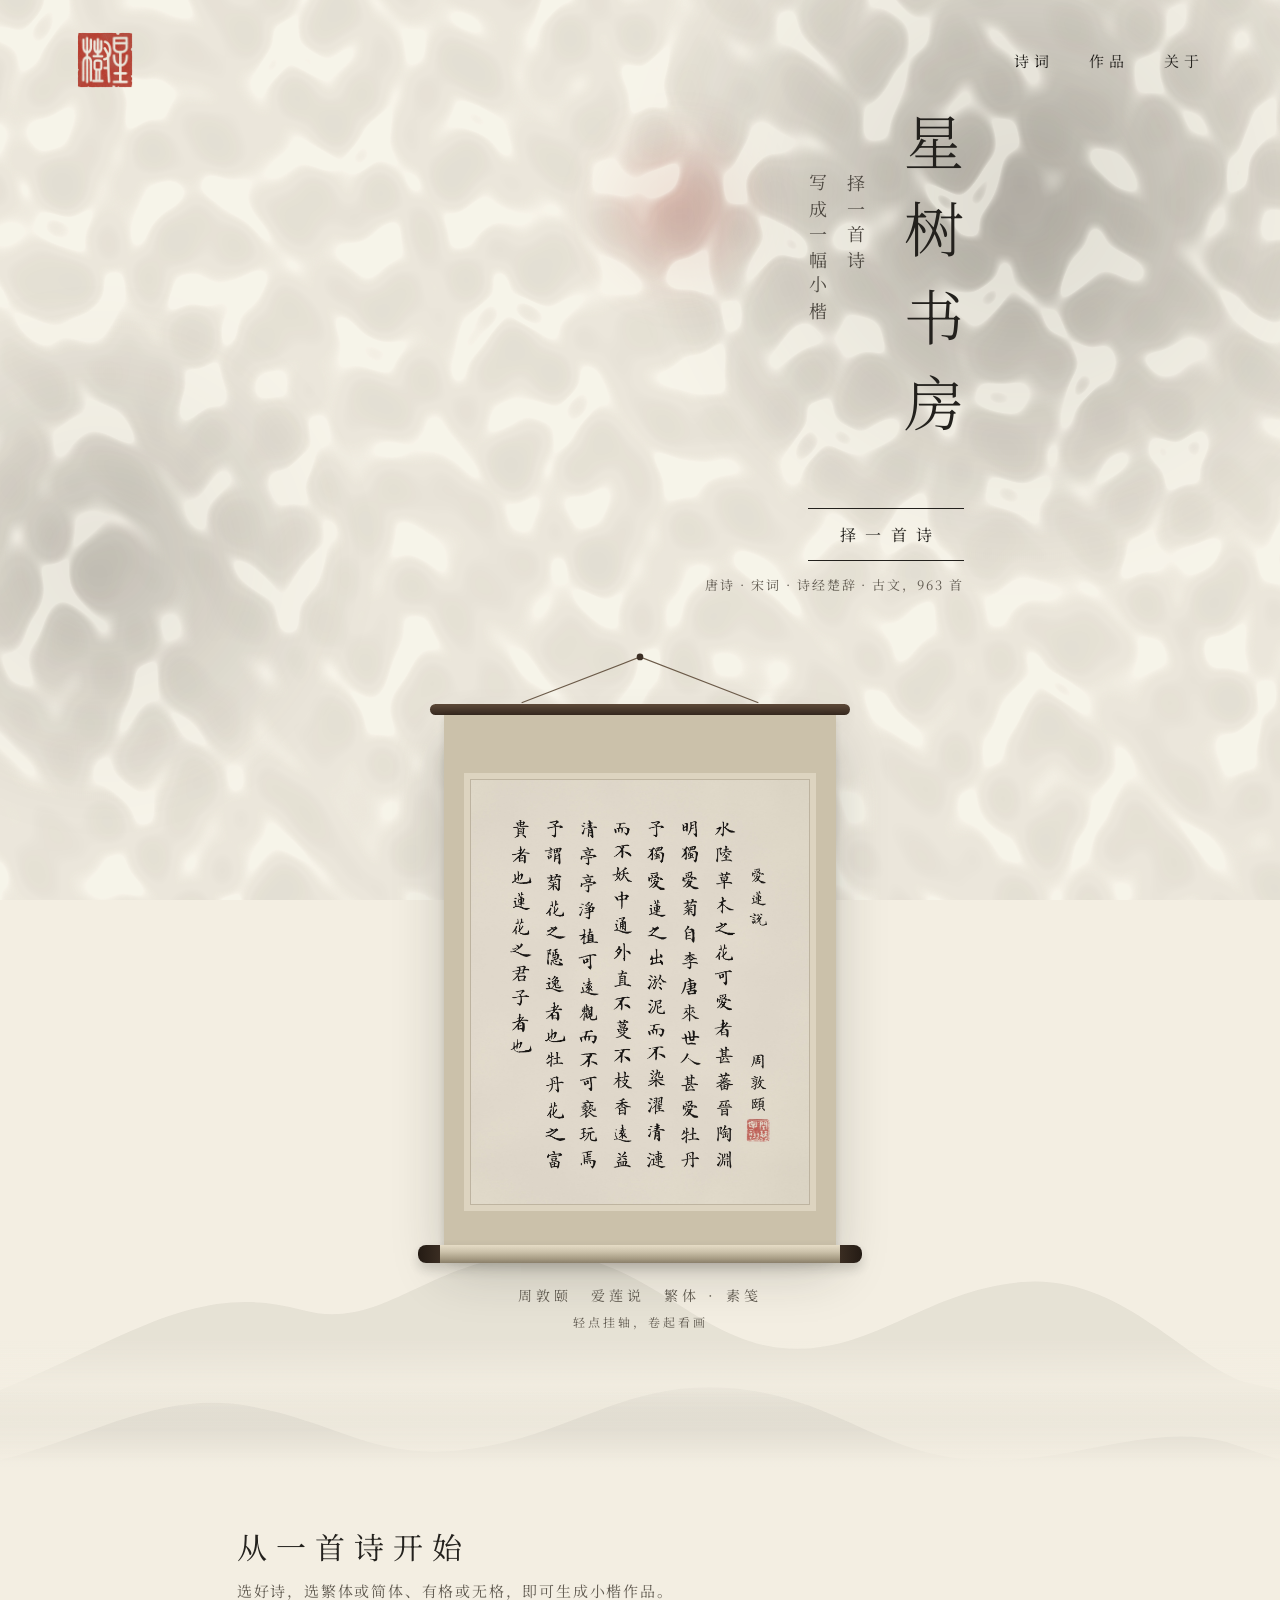
==== commit e57421e7: "原作者已授权：页脚署名「刘春霖 AI 小楷书房」并链接原站，去掉授权占位" ====
--- a/site/index.html
+++ b/site/index.html
@@ -192,7 +192,7 @@
 
   <footer class="site-footer" id="about">
     <span>星树书房 · 个人非商业项目</span>
-    <span>书法渲染：[待原作者授权后确认署名]</span>
+    <span>书法渲染：<a href="https://dvbs2000.github.io/liuchunlin-shufa/" target="_blank" rel="noopener">刘春霖 AI 小楷书房</a></span>
   </footer>
 
   <canvas class="pond-layer" id="pondUnder" aria-hidden="true"></canvas>
--- a/site/css/base.css
+++ b/site/css/base.css
@@ -18,7 +18,8 @@
 button:disabled { cursor: not-allowed; }
 .sr { position: absolute; opacity: 0; width: 1px; height: 1px; margin: 0; pointer-events: none; }
 
-.page { position: relative; overflow: hidden; padding: 0 6vw; }
+/* clip 不生成滚动容器，页内 sticky 才有效；不支持 clip 的浏览器退回 hidden */
+.page { position: relative; overflow: hidden; overflow: clip; padding: 0 6vw; }
 
 /* 页眉 */
 .site-header { position: relative; display: flex; justify-content: space-between; align-items: center; flex-wrap: wrap; gap: 16px; padding-top: 32px; }
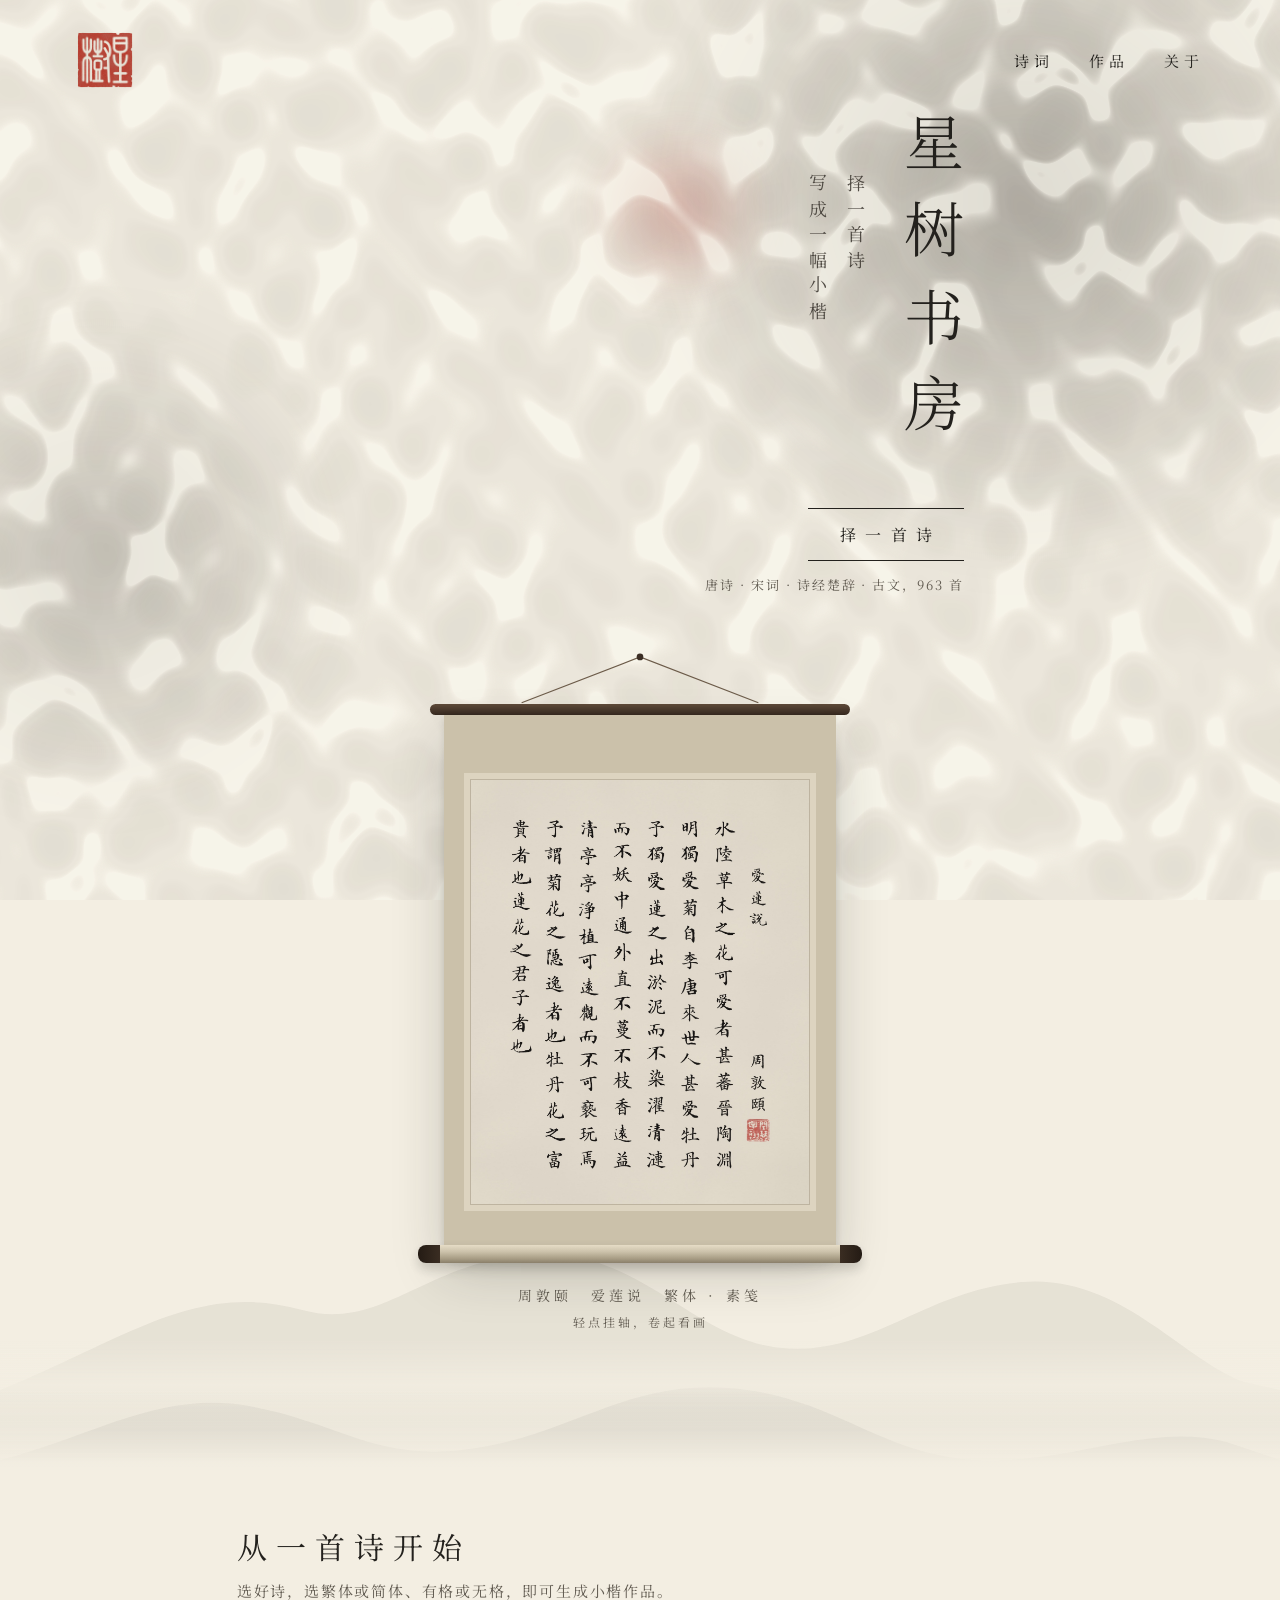
==== commit bec9e154: "三页加 description 和 Open Graph 分享信息，分享图取自爱莲说样张" ====
--- a/site/index.html
+++ b/site/index.html
@@ -5,6 +5,11 @@
 <meta name="viewport" content="width=device-width, initial-scale=1">
 <title>星树书房</title>
 <meta name="description" content="择一首诗，写成一幅小楷。">
+<meta property="og:type" content="website">
+<meta property="og:title" content="星树书房">
+<meta property="og:description" content="择一首诗，写成一幅小楷。">
+<meta property="og:image" content="https://shufa.hoshikihao.com/assets/share-card.jpg">
+<meta property="og:url" content="https://shufa.hoshikihao.com/">
 <link rel="icon" href="assets/logo.png">
 <link rel="stylesheet" href="css/fonts.css" media="print" onload="this.media='all'">
 <link rel="stylesheet" href="css/base.css">
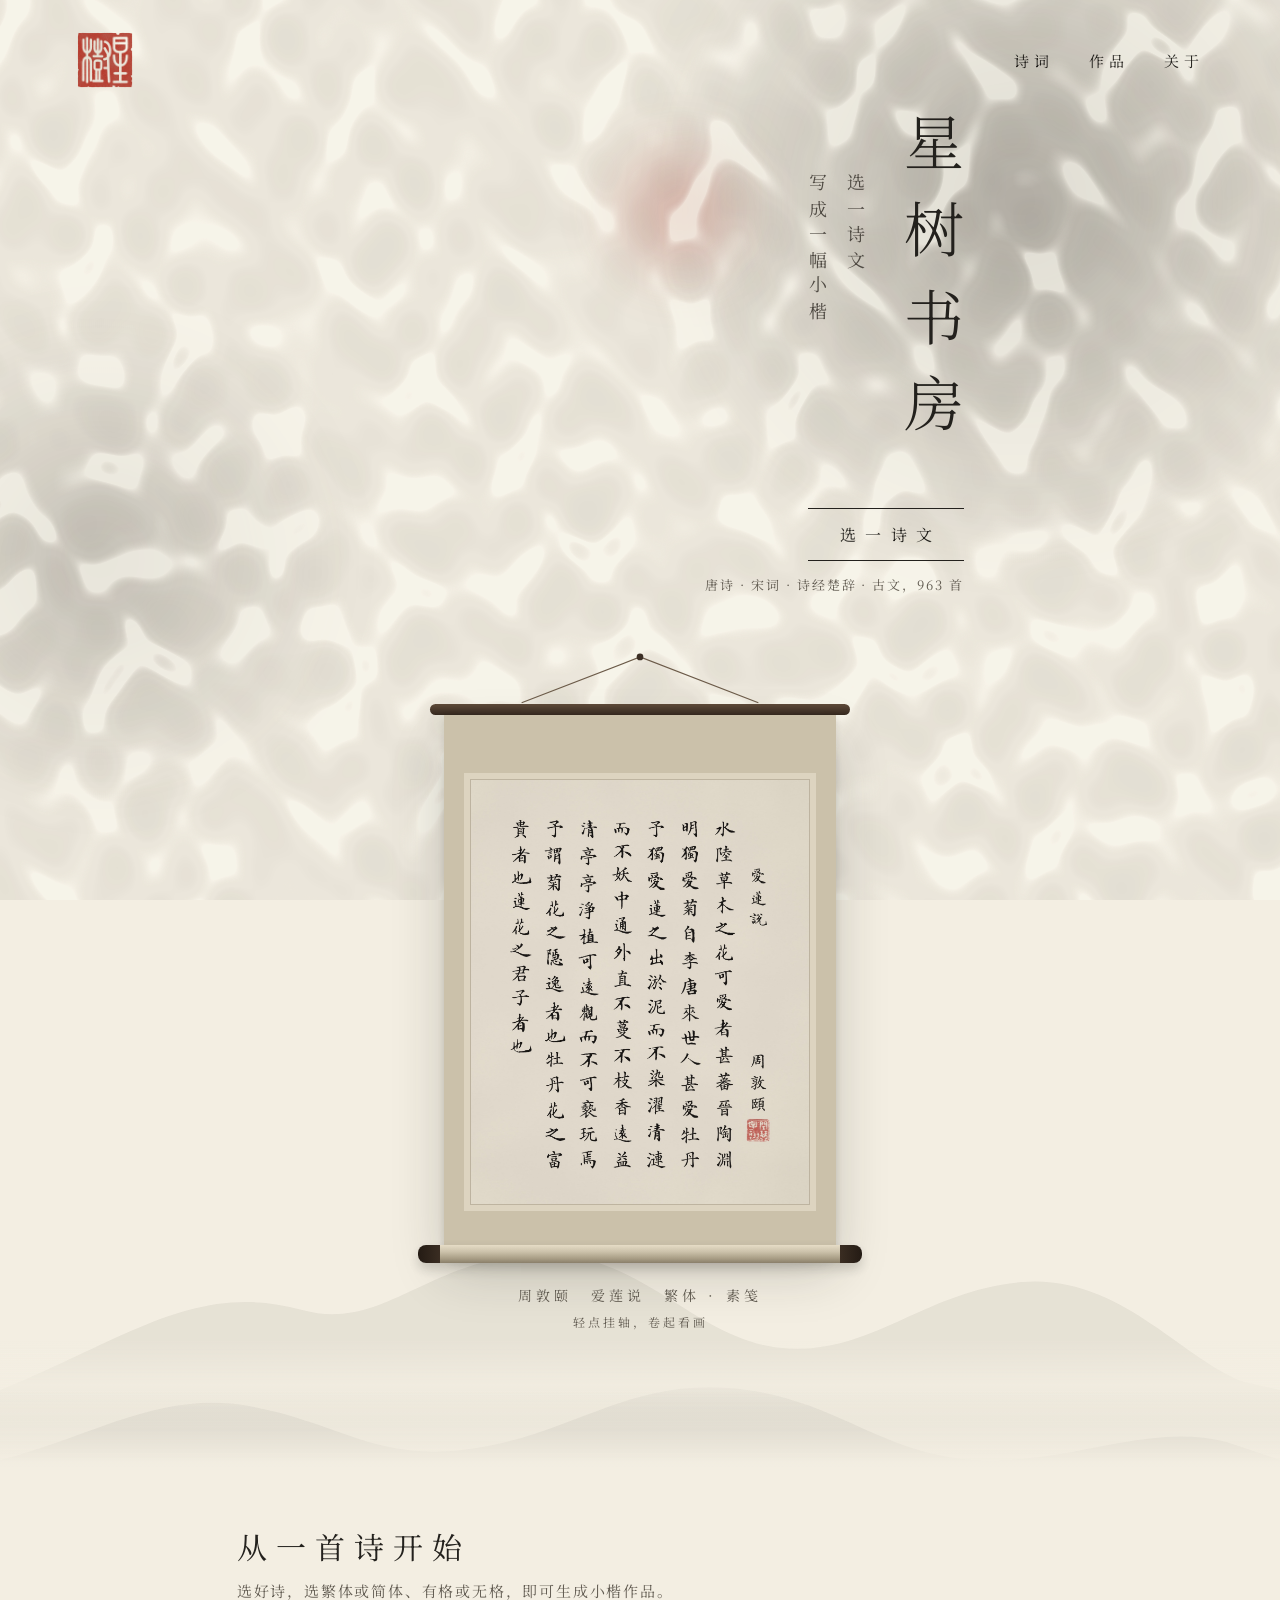
==== commit cfa77cc4: "文案「择一首诗」改为「选一诗文」" ====
--- a/site/index.html
+++ b/site/index.html
@@ -4,10 +4,10 @@
 <meta charset="utf-8">
 <meta name="viewport" content="width=device-width, initial-scale=1">
 <title>星树书房</title>
-<meta name="description" content="择一首诗，写成一幅小楷。">
+<meta name="description" content="选一诗文，写成一幅小楷。">
 <meta property="og:type" content="website">
 <meta property="og:title" content="星树书房">
-<meta property="og:description" content="择一首诗，写成一幅小楷。">
+<meta property="og:description" content="选一诗文，写成一幅小楷。">
 <meta property="og:image" content="https://shufa.hoshikihao.com/assets/share-card.jpg">
 <meta property="og:url" content="https://shufa.hoshikihao.com/">
 <link rel="icon" href="assets/logo.png">
@@ -129,10 +129,10 @@
       <div class="intro">
         <div class="titles">
           <h1>星树书房</h1>
-          <p class="tagline">择一首诗<br>写成一幅小楷</p>
+          <p class="tagline">选一诗文<br>写成一幅小楷</p>
         </div>
         <div class="cta">
-          <a class="btn-line" href="poems.html">择一首诗</a>
+          <a class="btn-line" href="poems.html">选一诗文</a>
           <p>唐诗 · 宋词 · 诗经楚辞 · 古文，963 首</p>
         </div>
       </div>
--- a/site/css/base.css
+++ b/site/css/base.css
@@ -32,7 +32,7 @@
 /* 页脚 */
 .site-footer { max-width: 960px; margin: 0 auto; padding: 48px 6vw 64px; box-sizing: border-box; border-top: 1px solid var(--rule); display: flex; flex-wrap: wrap; justify-content: space-between; gap: 16px; font-size: 13px; letter-spacing: .15em; color: var(--muted); }
 
-/* 上下两道细线的文字按钮：择一首诗、写成小楷、下载作品 */
+/* 上下两道细线的文字按钮：选一诗文、写成小楷、下载作品 */
 .btn-line { display: inline-block; text-decoration: none; font-size: 16px; letter-spacing: .6em; padding: 14px 22px 14px 32px; border-top: 1px solid var(--ink); border-bottom: 1px solid var(--ink); min-height: 44px; box-sizing: border-box; }
 
 /* 右上角一团慢慢变形的淡墨（选诗页、生成页） */
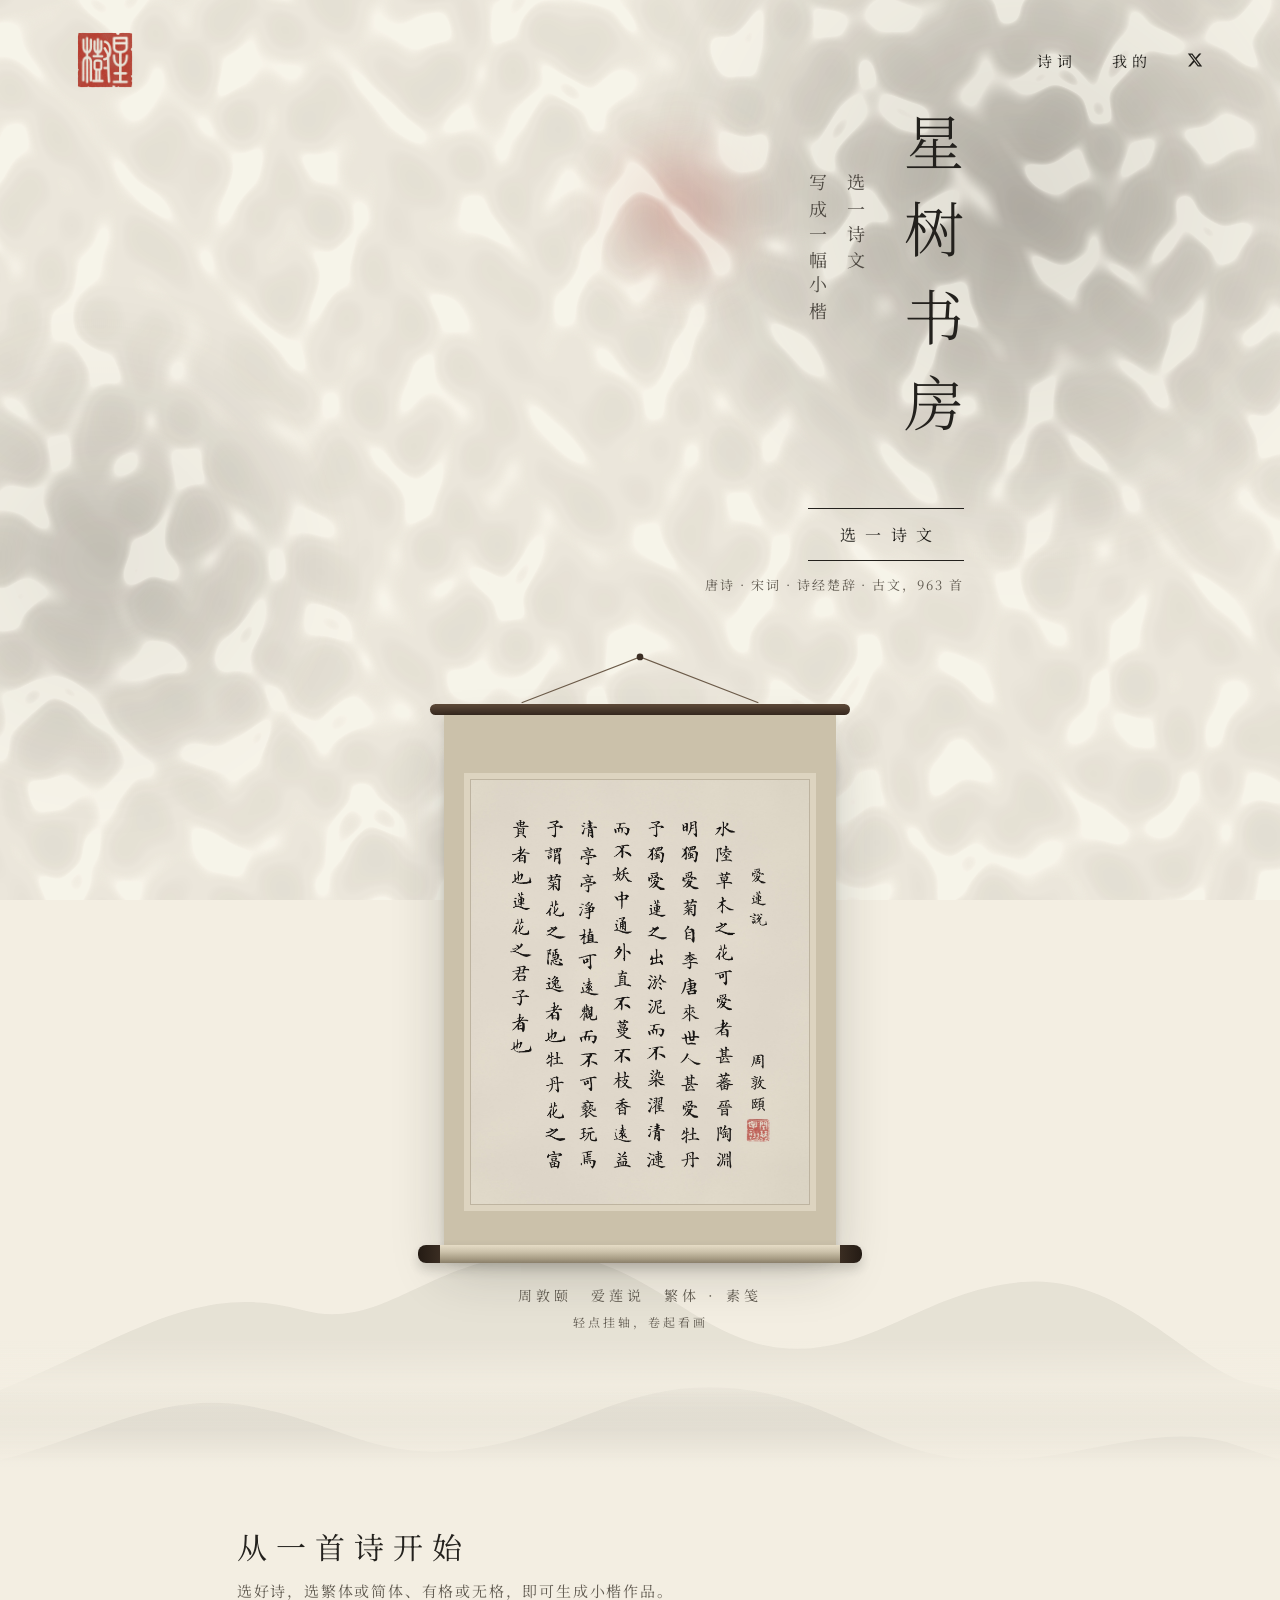
==== commit 50b61b90: "导航改为 诗词 / 我的 / X：新增「我的」页，生成的作品存在本机浏览器" ====
--- a/site/index.html
+++ b/site/index.html
@@ -120,8 +120,8 @@
       <a class="logo" href="#top" aria-label="星树书房 首页"><img src="assets/logo.png" alt=""></a>
       <nav class="site-nav" aria-label="主导航">
         <a href="poems.html">诗词</a>
-        <a href="#works">作品</a>
-        <a href="#about">关于</a>
+        <a href="works.html">我的</a>
+        <a class="x" href="https://x.com/hoshikihao" target="_blank" rel="noopener" aria-label="星树浩的 X（@hoshikihao）"><svg viewBox="0 0 24 24" aria-hidden="true"><path d="M18.244 2.25h3.308l-7.227 8.26 8.502 11.24H16.17l-5.214-6.817L4.99 21.75H1.68l7.73-8.835L1.254 2.25H8.08l4.713 6.231zm-1.161 17.52h1.833L7.084 4.126H5.117z"/></svg></a>
       </nav>
     </header>
 
@@ -195,7 +195,7 @@
     </div>
   </section>
 
-  <footer class="site-footer" id="about">
+  <footer class="site-footer">
     <span>星树书房 · 个人非商业项目</span>
     <span>书法渲染：<a href="https://dvbs2000.github.io/liuchunlin-shufa/" target="_blank" rel="noopener">刘春霖 AI 小楷书房</a></span>
   </footer>
--- a/site/css/base.css
+++ b/site/css/base.css
@@ -1,4 +1,4 @@
-/* 三页共用：配色、字体、页眉、页脚、挂轴、墨晕和动画 */
+/* 各页共用：配色、字体、页眉、页脚、挂轴、墨晕和动画 */
 :root {
   --paper: #f3eee2;
   --ink: #23211d;
@@ -28,6 +28,9 @@
 .site-nav { display: flex; gap: 36px; font-size: 15px; letter-spacing: .3em; }
 .site-nav a { text-decoration: none; padding: 12px 0; }
 .site-nav a.on { color: var(--accent); border-bottom: 1px solid var(--accent); }
+/* X 图标：外扩点击区到 44px，不改变与文字的间距 */
+.site-nav .x { display: flex; align-items: center; padding: 14px; margin: 0 -14px; }
+.site-nav .x svg { width: 16px; height: 16px; fill: currentColor; }
 
 /* 页脚 */
 .site-footer { max-width: 960px; margin: 0 auto; padding: 48px 6vw 64px; box-sizing: border-box; border-top: 1px solid var(--rule); display: flex; flex-wrap: wrap; justify-content: space-between; gap: 16px; font-size: 13px; letter-spacing: .15em; color: var(--muted); }
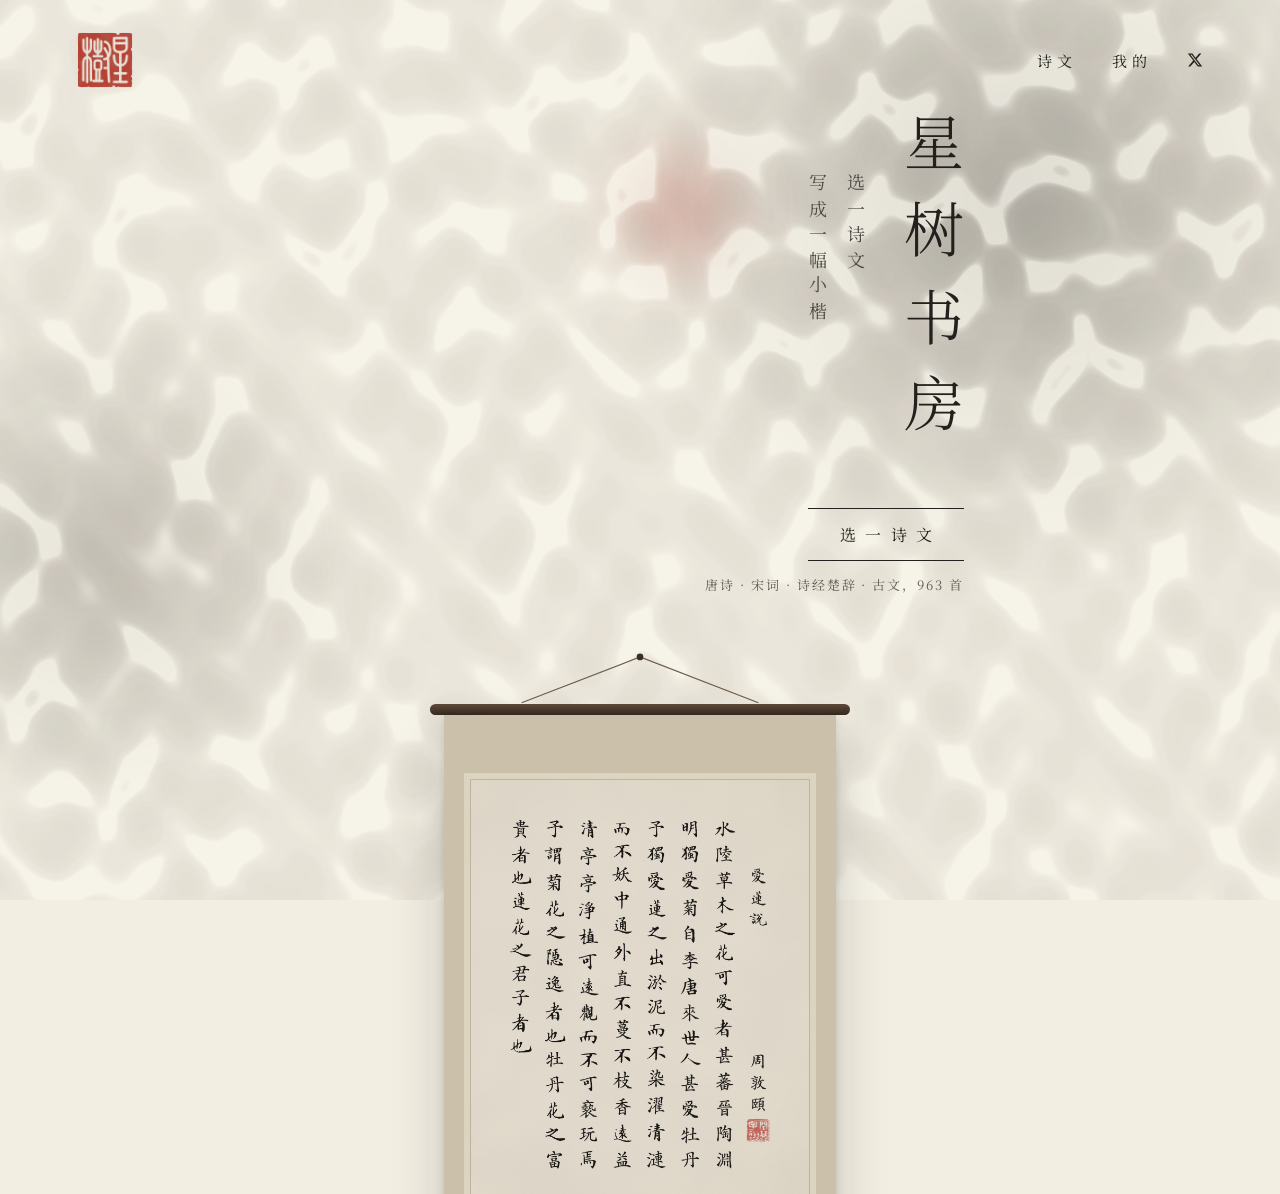
==== commit 4da85c14: "首页去掉「从一首诗开始」段落；导航「诗词」改为「诗文」" ====
--- a/site/index.html
+++ b/site/index.html
@@ -78,16 +78,6 @@
 .works figcaption .name { font-size: 14px; letter-spacing: .3em; color: var(--muted); }
 .works figcaption .hint { font-size: 12px; letter-spacing: .25em; color: var(--muted); }
 
-.shelf { position: relative; max-width: 960px; margin: 0 auto; padding: 24px 6vw 96px; box-sizing: border-box; display: flex; flex-direction: column; gap: 40px; }
-.shelf h2 { margin: 0; font-size: 30px; font-weight: 400; letter-spacing: .3em; }
-.shelf .lead { margin: 0; font-size: 15px; letter-spacing: .12em; color: var(--muted); }
-.shelf .heading, .shelf form { display: flex; flex-direction: column; gap: 12px; }
-.shelf form { gap: 10px; }
-.shelf label { font-size: 14px; letter-spacing: .2em; color: var(--ink-soft); }
-.shelf input { font-family: inherit; font-size: 18px; letter-spacing: .1em; padding: 14px 4px; border: none; border-bottom: 1px solid var(--ink); border-radius: 0; background: transparent; color: var(--ink); outline-offset: 4px; -webkit-appearance: none; appearance: none; }
-.shelf .cats { display: flex; flex-wrap: wrap; gap: 12px 28px; }
-.shelf .cats a { text-decoration: none; font-size: 16px; letter-spacing: .2em; padding: 10px 0; min-height: 44px; box-sizing: border-box; }
-.shelf .cats small { font-size: 13px; color: var(--muted); letter-spacing: .05em; margin-left: 8px; }
 </style>
 </head>
 <body>
@@ -119,7 +109,7 @@
     <header class="site-header">
       <a class="logo" href="#top" aria-label="星树书房 首页"><img src="assets/logo.png" alt=""></a>
       <nav class="site-nav" aria-label="主导航">
-        <a href="poems.html">诗词</a>
+        <a href="poems.html">诗文</a>
         <a href="works.html">我的</a>
         <a class="x" href="https://x.com/hoshikihao" target="_blank" rel="noopener" aria-label="星树浩的 X（@hoshikihao）"><svg viewBox="0 0 24 24" aria-hidden="true"><path d="M18.244 2.25h3.308l-7.227 8.26 8.502 11.24H16.17l-5.214-6.817L4.99 21.75H1.68l7.73-8.835L1.254 2.25H8.08l4.713 6.231zm-1.161 17.52h1.833L7.084 4.126H5.117z"/></svg></a>
       </nav>
@@ -175,26 +165,6 @@
     </div>
   </section>
 
-  <section class="shelf" id="shelf">
-    <div class="heading">
-      <h2>从一首诗开始</h2>
-      <p class="lead">选好诗，选繁体或简体、有格或无格，即可生成小楷作品。</p>
-    </div>
-
-    <form action="poems.html" method="get" role="search">
-      <label for="poemSearch">搜索</label>
-      <input id="poemSearch" name="q" type="search" placeholder="诗题、作者或名句" enterkeyhint="search">
-    </form>
-
-    <div class="cats" role="list" aria-label="诗词分类">
-      <a role="listitem" href="poems.html?cat=唐诗">唐诗<small>366</small></a>
-      <a role="listitem" href="poems.html?cat=宋词">宋词<small>282</small></a>
-      <a role="listitem" href="poems.html?cat=诗经楚辞">诗经楚辞<small>305</small></a>
-      <a role="listitem" href="poems.html?cat=古文名篇">古文名篇<small>7</small></a>
-      <a role="listitem" href="poems.html?cat=经文国学">经文国学<small>3</small></a>
-    </div>
-  </section>
-
   <footer class="site-footer">
     <span>星树书房 · 个人非商业项目</span>
     <span>书法渲染：<a href="https://dvbs2000.github.io/liuchunlin-shufa/" target="_blank" rel="noopener">刘春霖 AI 小楷书房</a></span>
